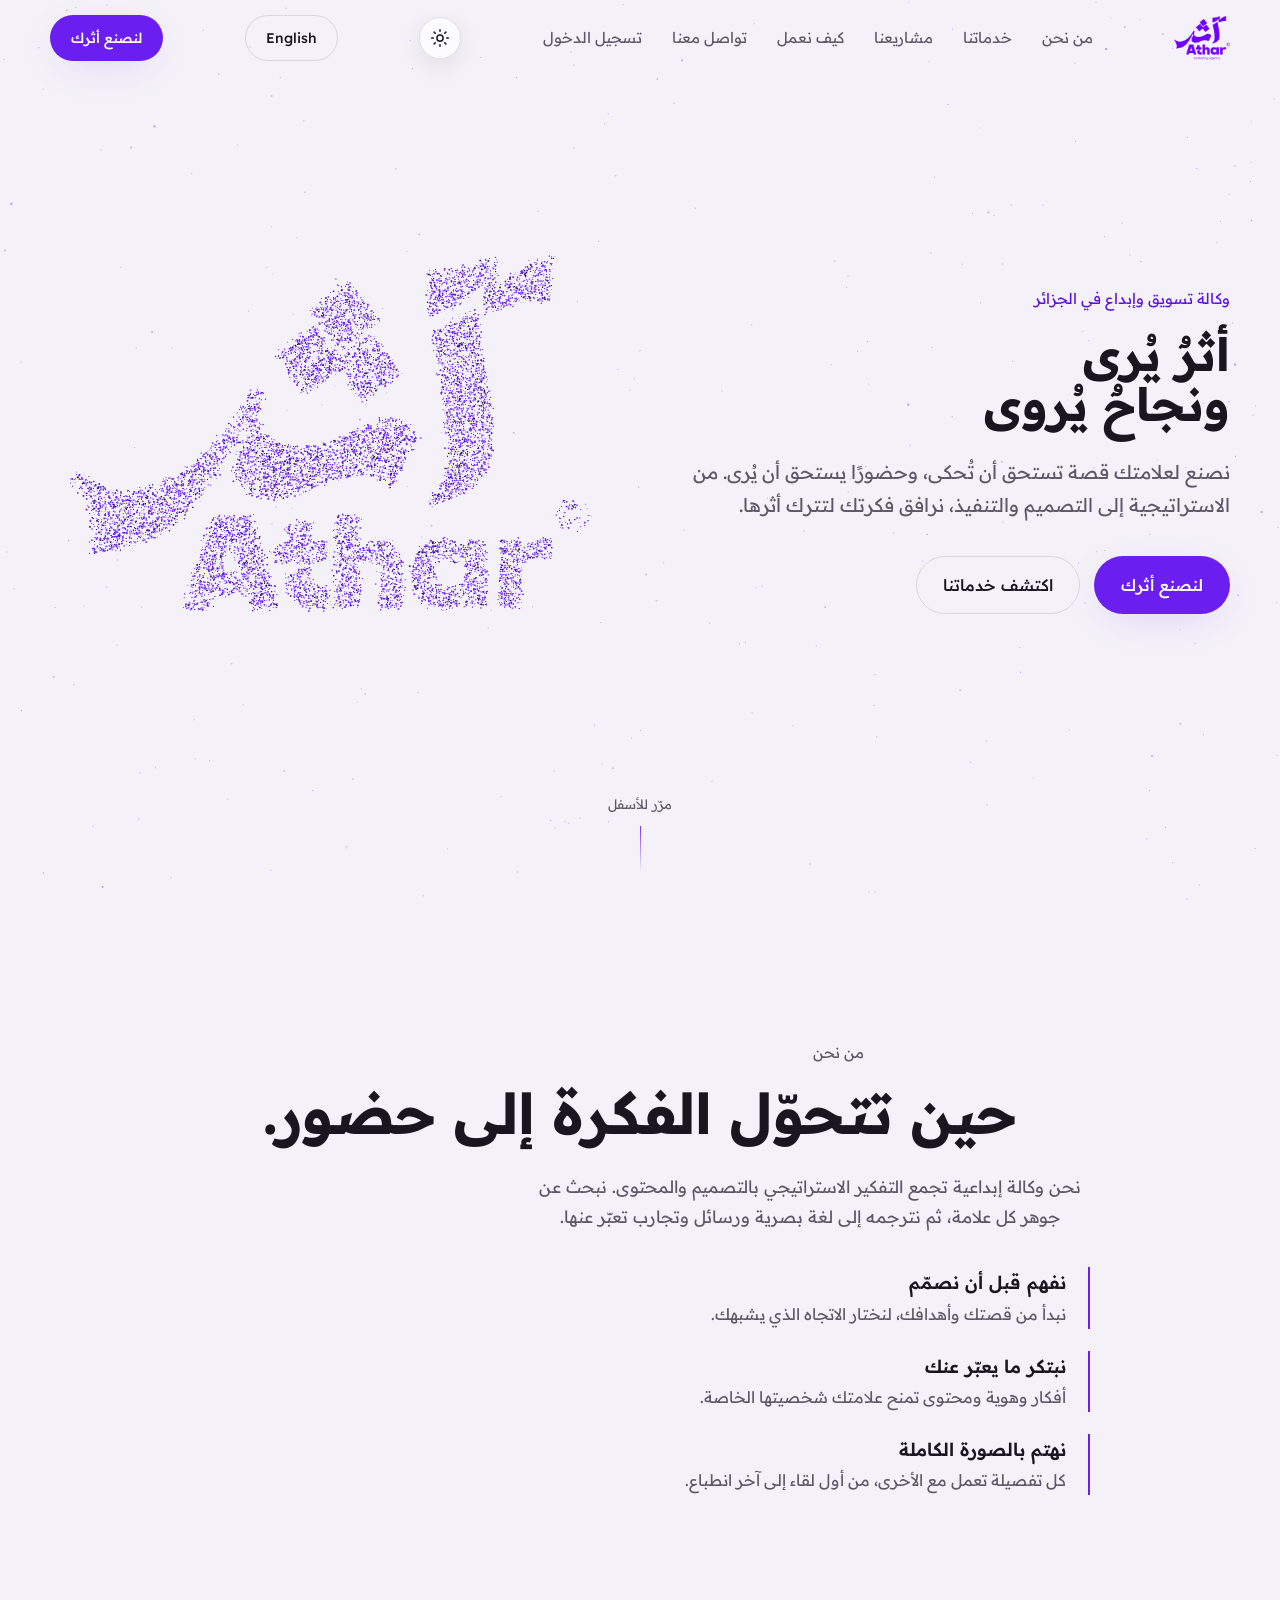
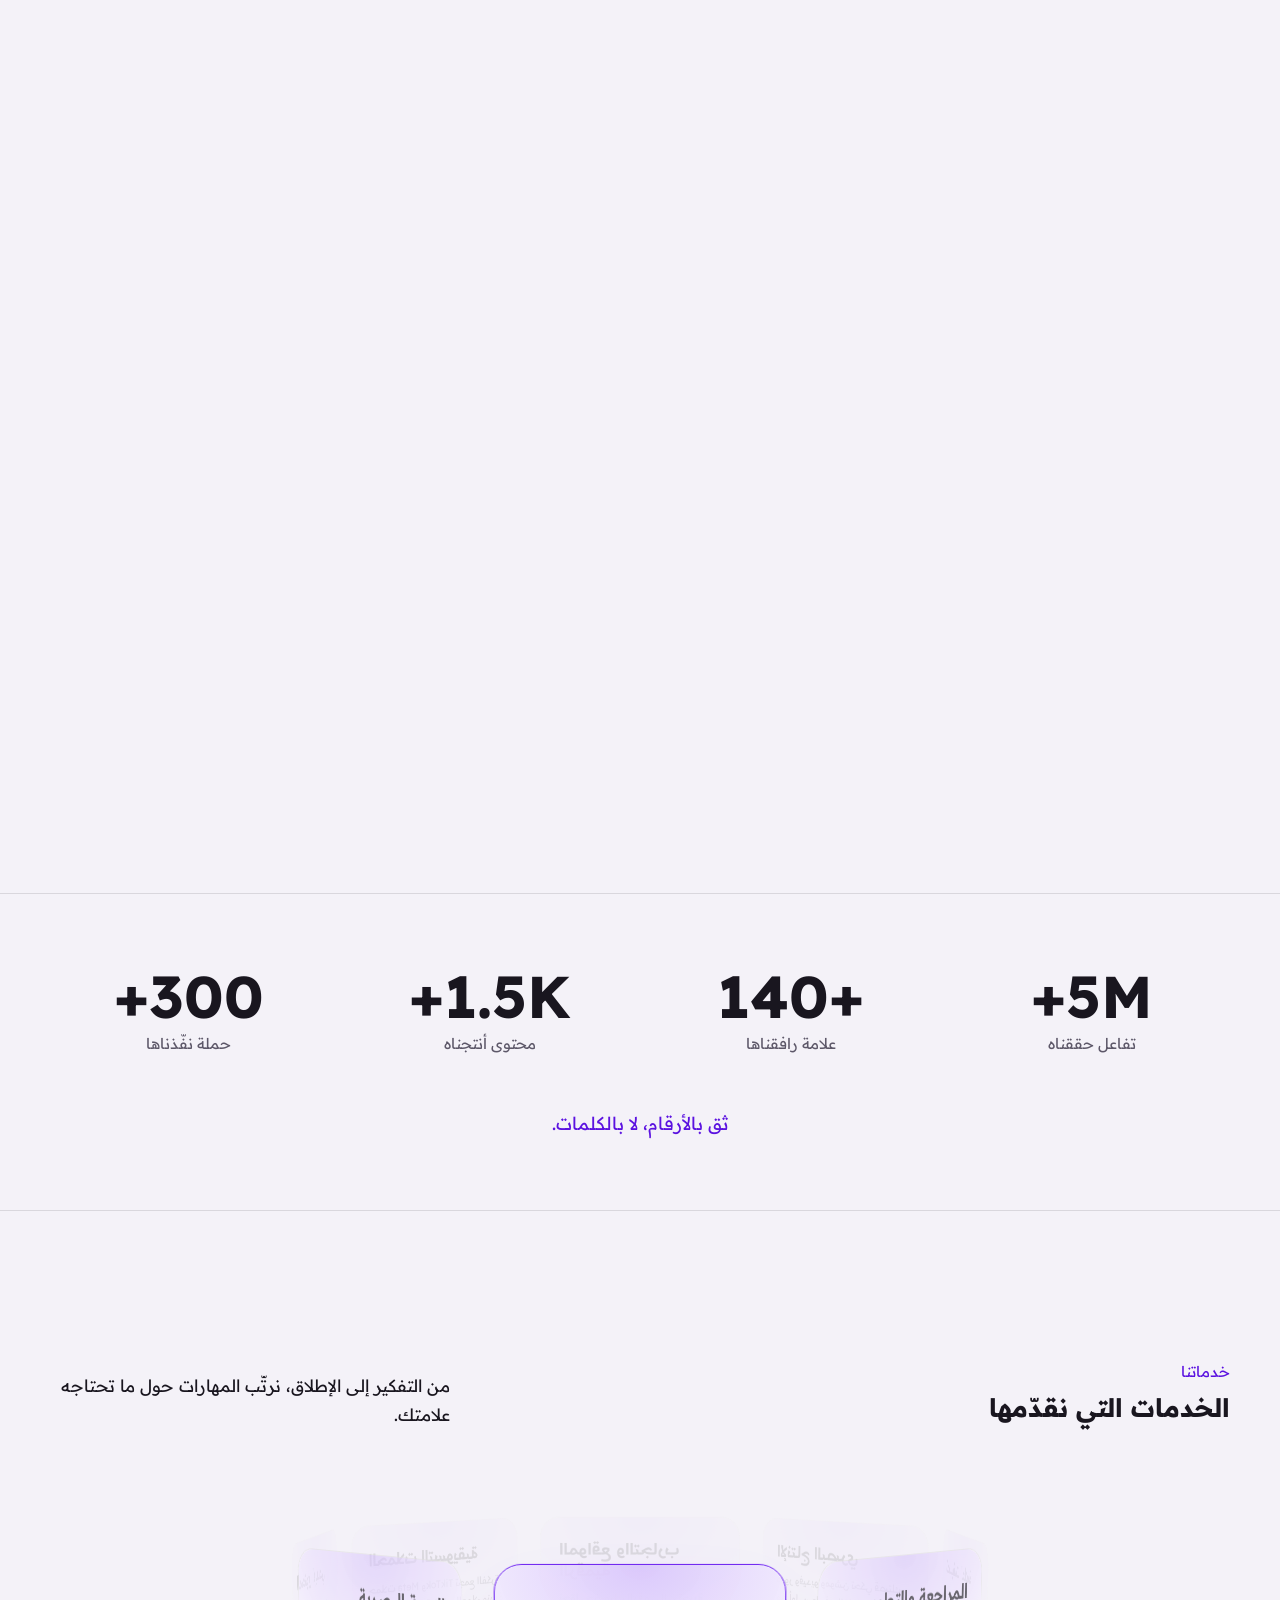
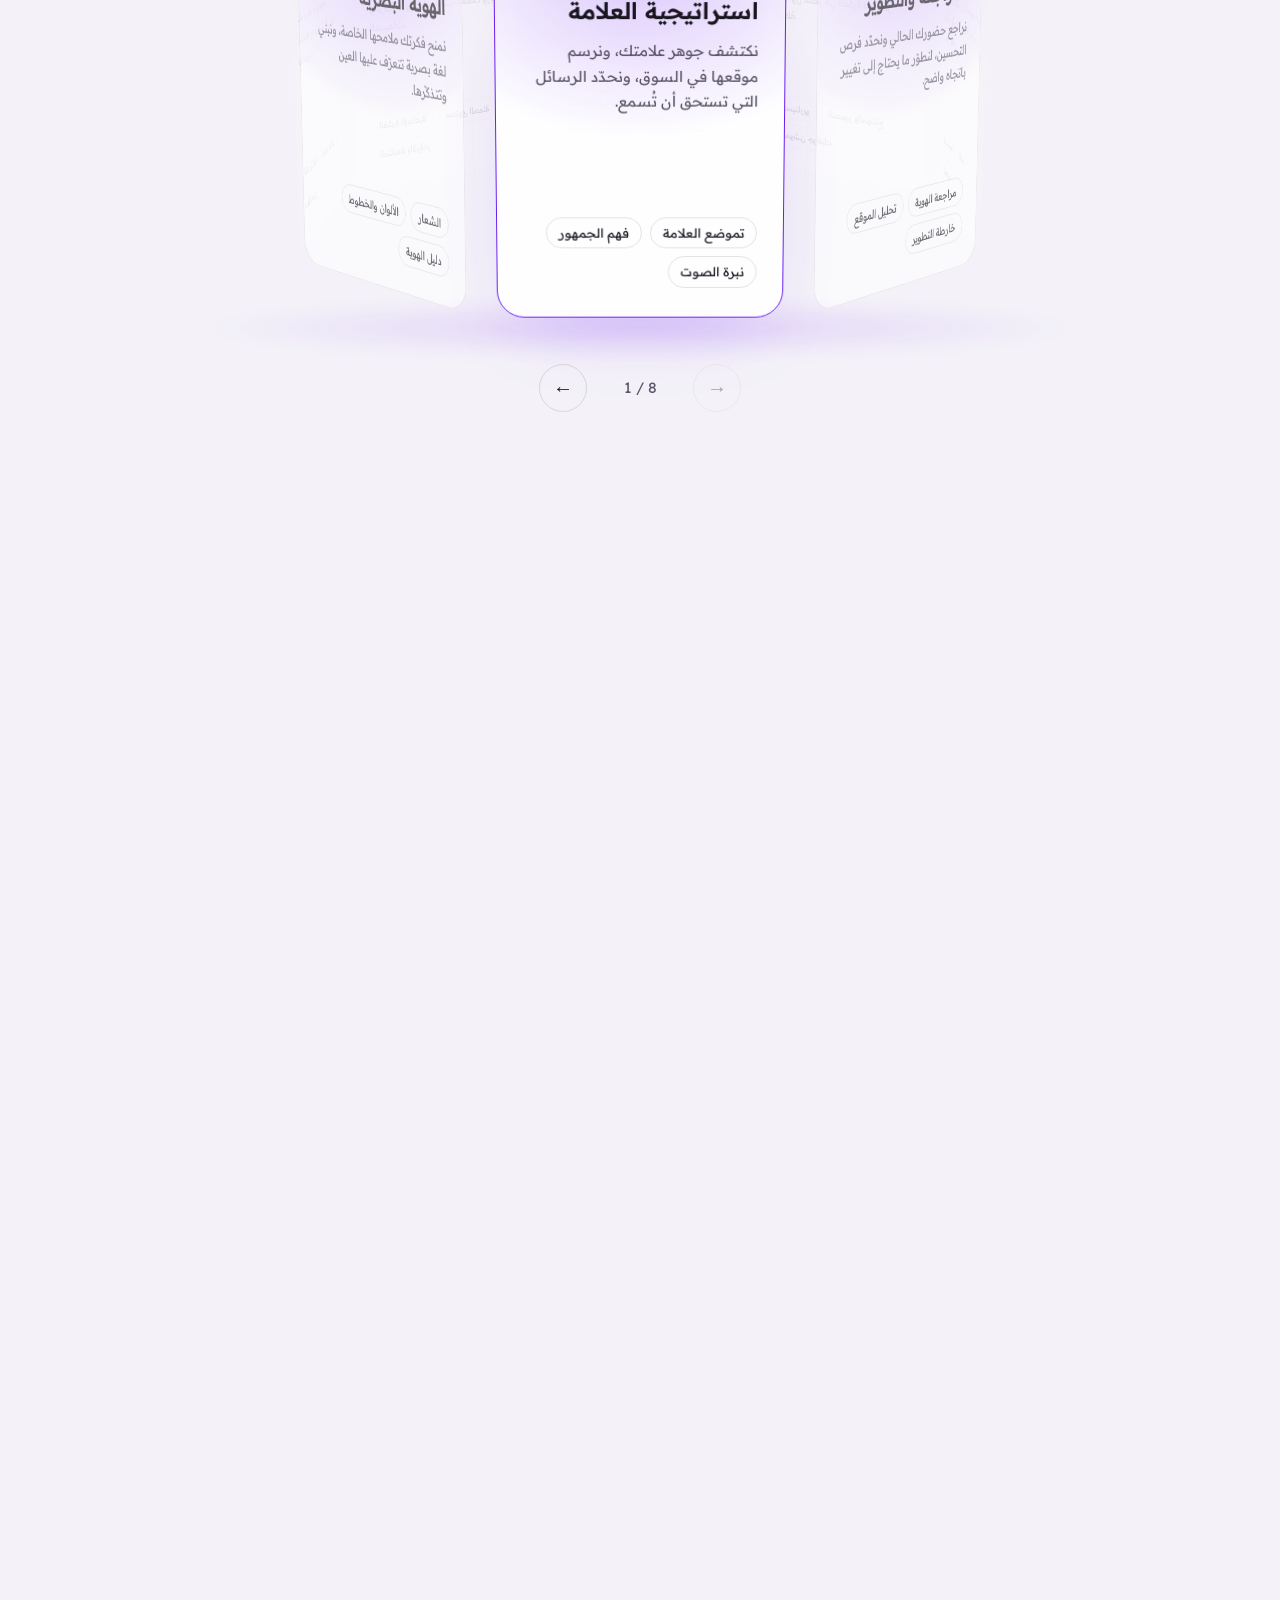
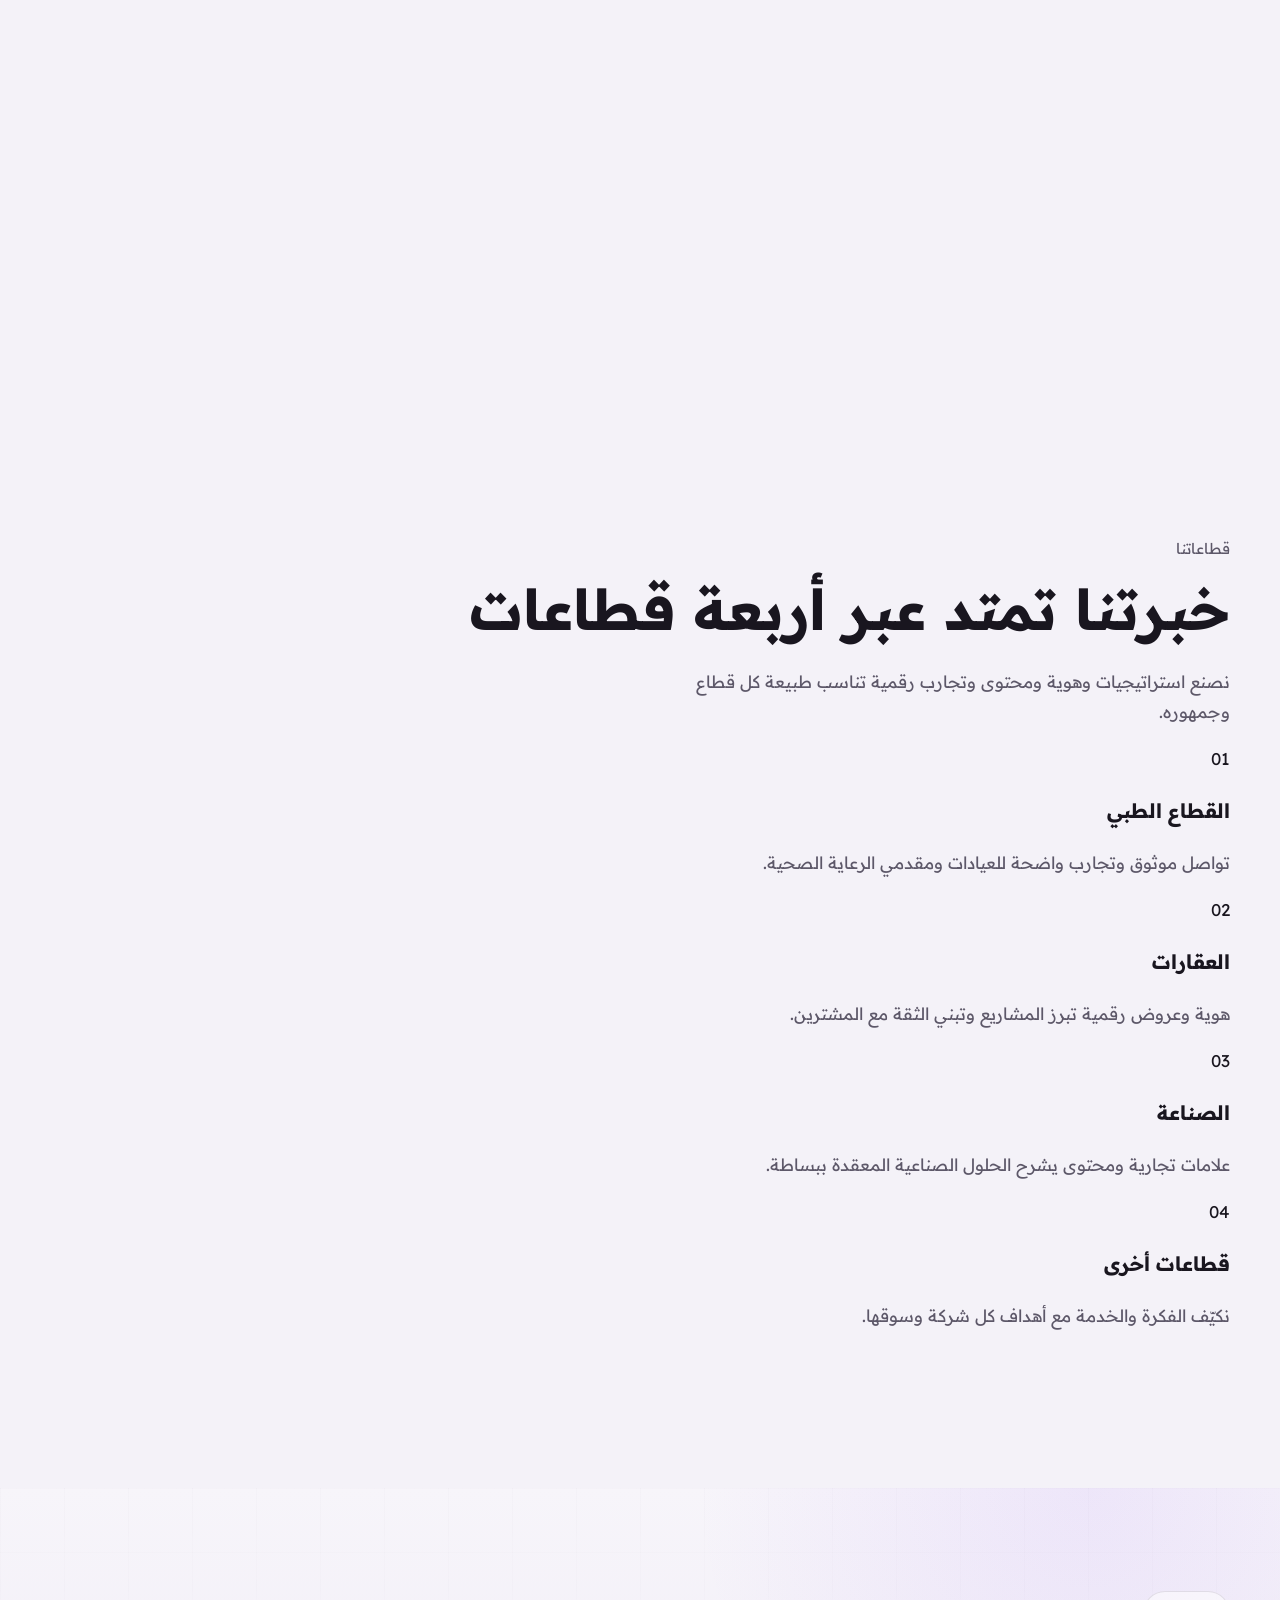
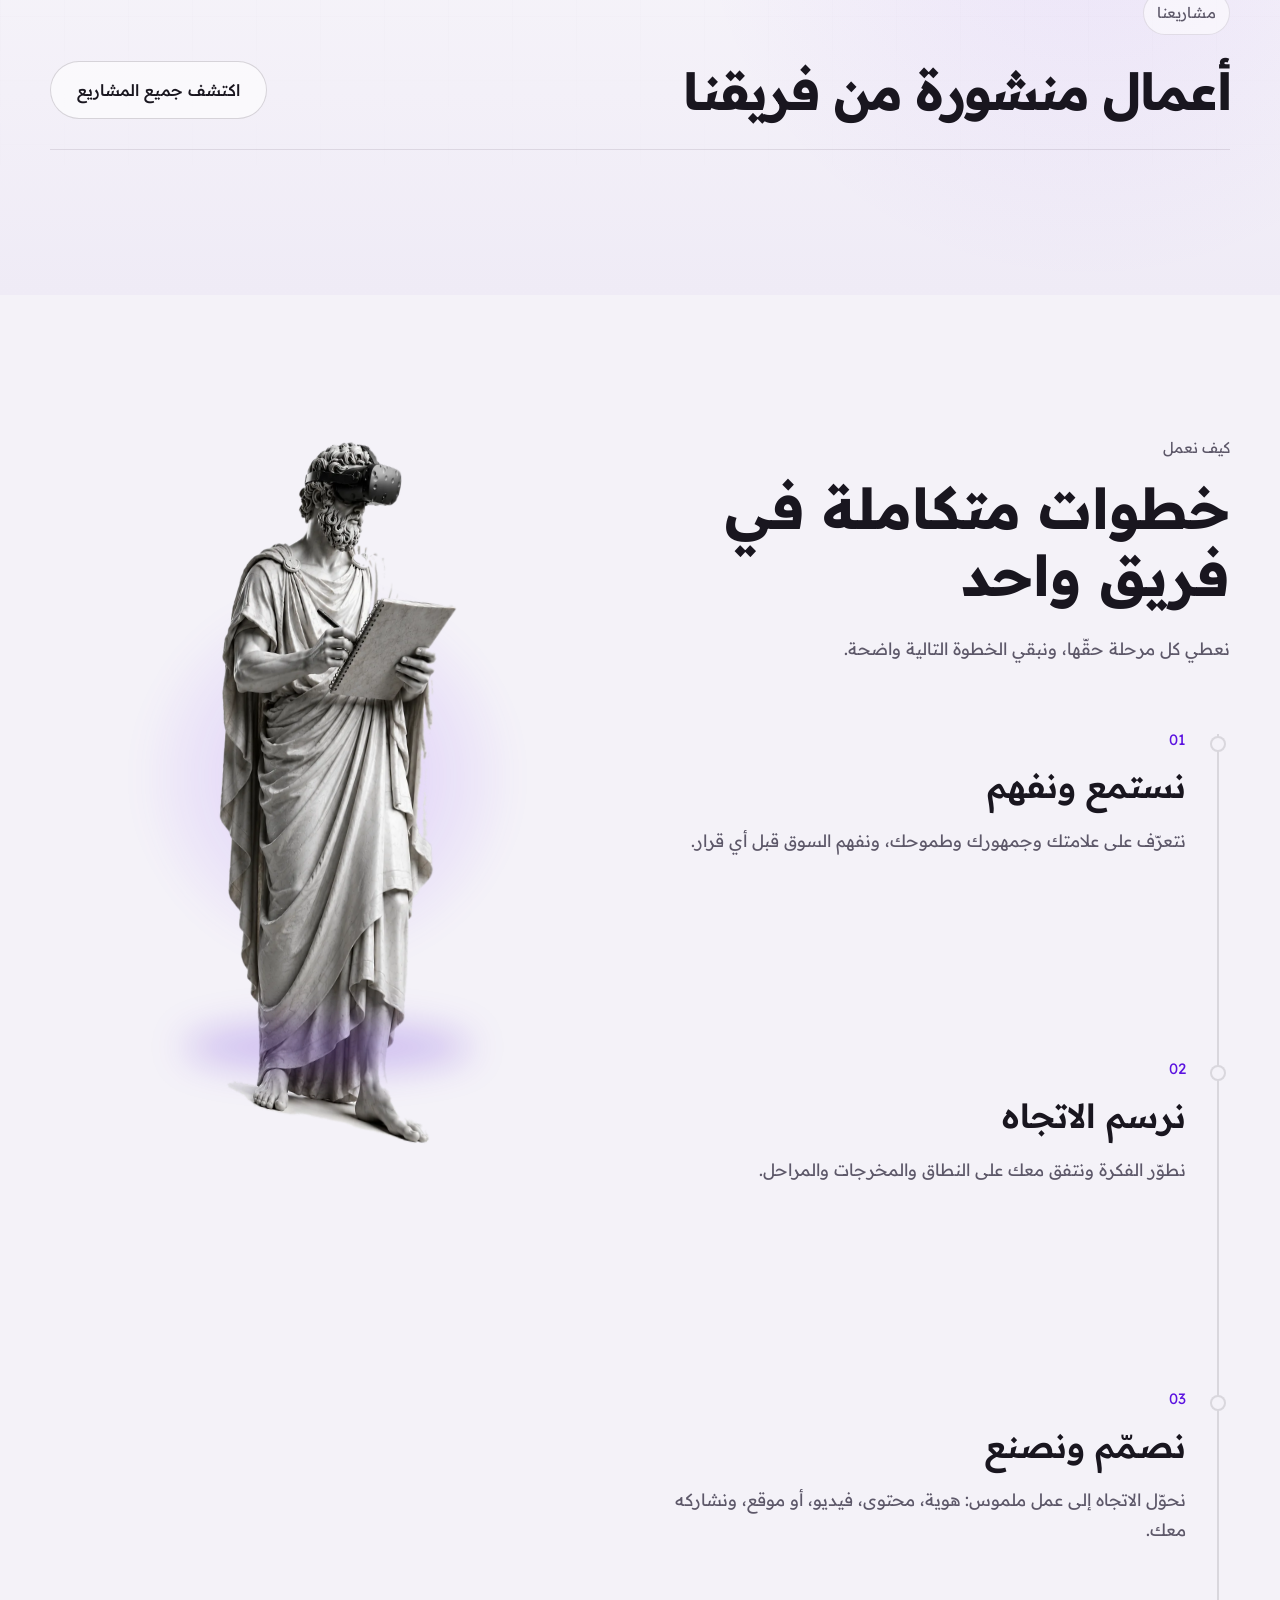
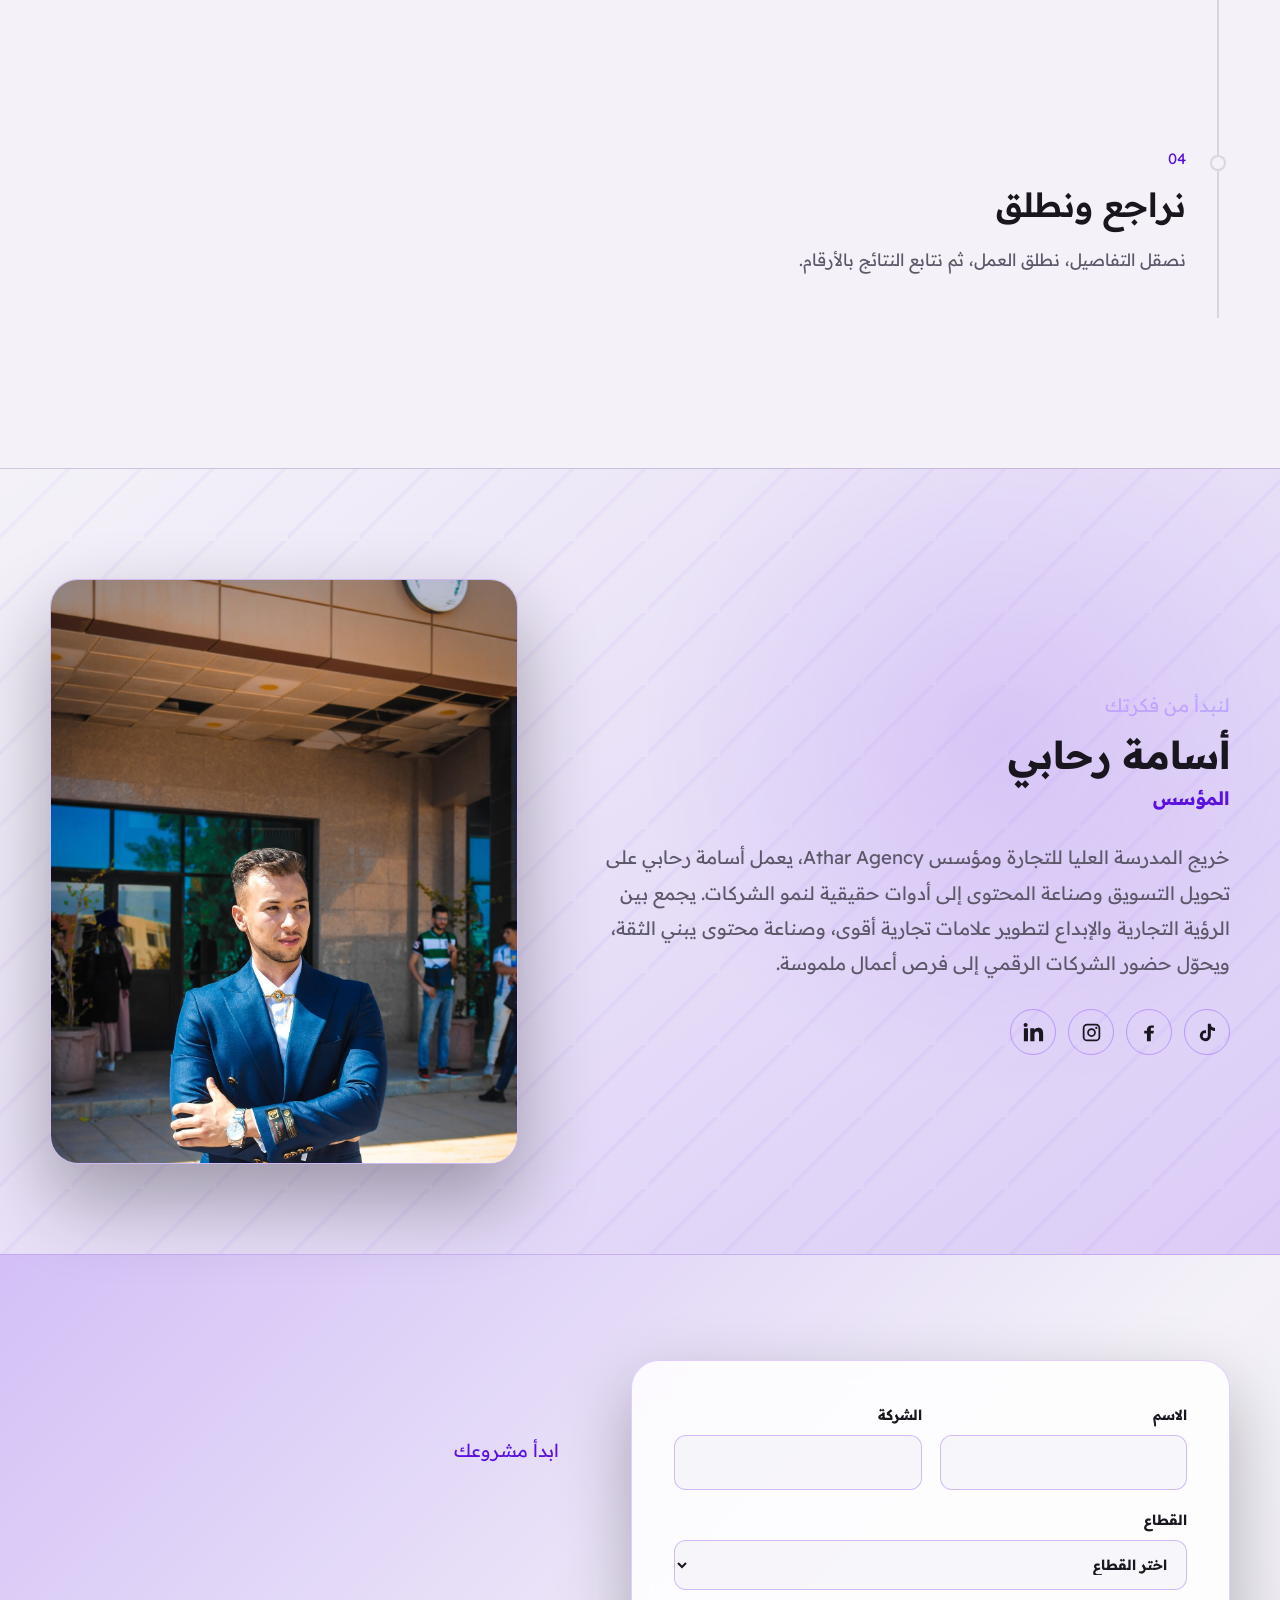
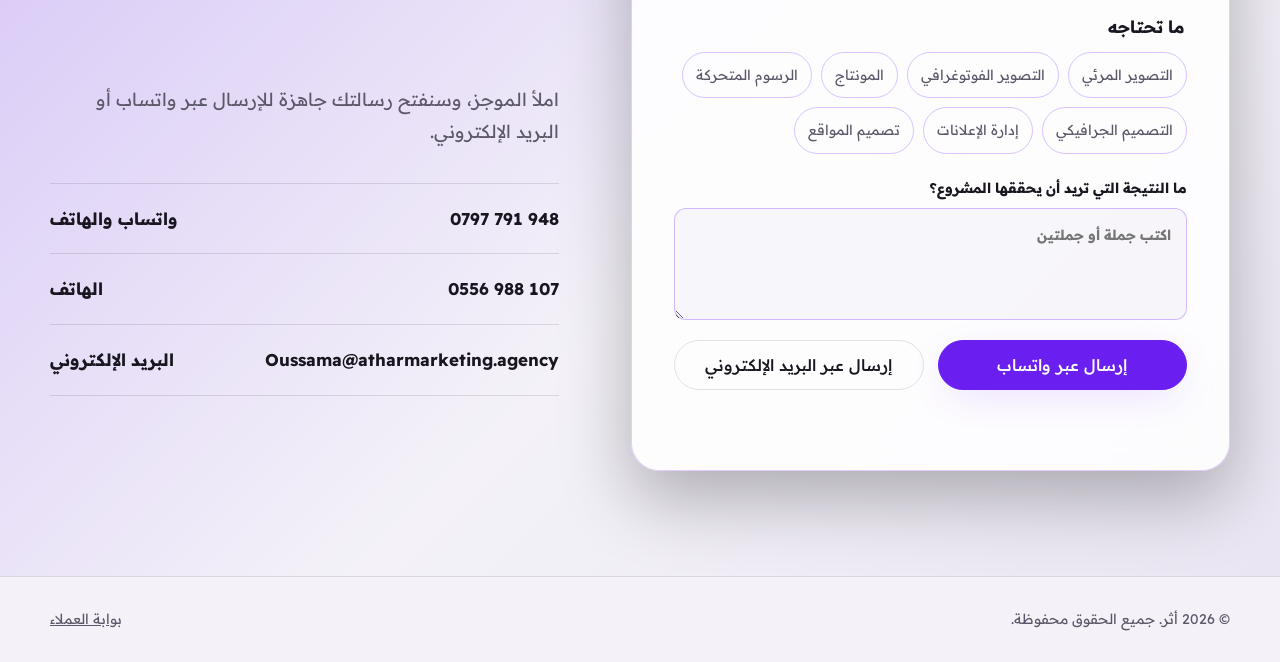
==== index.html @ c8aaba4b "Deploy owner delete access fix" ====
<!doctype html>
<html lang="ar" dir="rtl">
<head>
<meta charset="utf-8">
<meta name="viewport" content="width=device-width, initial-scale=1, viewport-fit=cover">
<meta name="theme-color" content="#17151d">
<script>try{const t=localStorage.getItem('athar.public.theme');if(t==='light'||t==='dark')document.documentElement.dataset.theme=t}catch{}</script>
<title>أثر — وكالة تسويق وإبداع</title>
<meta name="description" content="أثر وكالة تسويق وإبداع في الجزائر: استراتيجية، هوية بصرية، محتوى، حملات، مواقع وإنتاج بصري.">
<link rel="preconnect" href="https://fonts.googleapis.com">
<link rel="preconnect" href="https://fonts.gstatic.com" crossorigin>
<link href="https://fonts.googleapis.com/css2?family=Readex+Pro:wght@300;400;500;600;700&display=swap" rel="stylesheet">
<style>
:root{
  --bg:#171719; --bg-2:#1E1D23; --ink:#EDEBE6; --muted:#A29FAC; --violet:#7B2FFF; --violet-ink:#B99BFF;
  --lilac:#C9B3FF; --line:rgba(237,235,230,.12); --panel:rgba(30,29,36,.86); --glow:rgba(123,47,255,.42);
  --logo-filter:brightness(0) invert(1);
  --radius-l:28px; --radius-s:999px;
  color-scheme:dark;
  box-sizing:border-box;
  padding-top:env(safe-area-inset-top,0px);
  padding-bottom:env(safe-area-inset-bottom,0px);
}
@media (prefers-color-scheme: light){
  :root:not([data-theme="dark"]){
    --bg:#F4F2F8; --bg-2:#E9E5F2; --ink:#19161F; --muted:#5D5869; --violet:#6A1FF0; --violet-ink:#5B12E0;
    --lilac:#7B2FFF; --line:rgba(25,22,31,.12); --panel:rgba(255,255,255,.9); --glow:rgba(123,47,255,.22);
    --logo-filter:none; color-scheme:light;
  }
}
:root[data-theme="light"]{
  --bg:#F4F2F8; --bg-2:#E9E5F2; --ink:#19161F; --muted:#5D5869; --violet:#6A1FF0; --violet-ink:#5B12E0;
  --lilac:#7B2FFF; --line:rgba(25,22,31,.12); --panel:rgba(255,255,255,.9); --glow:rgba(123,47,255,.22);
  --logo-filter:none; color-scheme:light;
}
:root[data-theme="dark"]{
  --bg:#171719; --bg-2:#1E1D23; --ink:#EDEBE6; --muted:#A29FAC; --violet:#7B2FFF; --violet-ink:#B99BFF;
  --lilac:#C9B3FF; --line:rgba(237,235,230,.12); --panel:rgba(30,29,36,.86); --glow:rgba(123,47,255,.42);
  --logo-filter:brightness(0) invert(1); color-scheme:dark;
}
html{scroll-padding-top:env(safe-area-inset-top,0px);background:var(--bg);overflow-x:clip}
*,*::before,*::after{box-sizing:inherit}
body{margin:0;background:var(--bg);color:var(--ink);font-family:"Readex Pro","Segoe UI",Tahoma,"Noto Sans Arabic",sans-serif;
  font-size:17px;line-height:1.75;-webkit-font-smoothing:antialiased;overflow-x:clip}
img{max-width:100%;display:block}
a{color:inherit}
:focus-visible{outline:2px solid var(--lilac);outline-offset:4px;border-radius:8px}
.wrap{width:min(1180px,100% - 48px);margin-inline:auto}
.btn{display:inline-flex;align-items:center;gap:10px;padding:14px 26px;border-radius:var(--radius-s);font-weight:500;
  text-decoration:none;font-size:16px;transition:transform .25s ease, background .25s ease, border-color .25s ease;border:1px solid transparent;cursor:pointer;font-family:inherit}
.btn-main{background:var(--violet);color:#fff;box-shadow:0 10px 40px -12px var(--glow)}
.btn-main:hover{transform:translateY(-2px)}
.btn-ghost{border-color:var(--line);color:var(--ink);background:transparent}
.btn-ghost:hover{border-color:var(--lilac)}

/* NAV */
.nav{position:fixed;top:0;inset-inline:0;z-index:50;padding-top:env(safe-area-inset-top,0px);transition:background .3s ease, border-color .3s ease;border-bottom:1px solid transparent}
.nav.solid{background:color-mix(in srgb,var(--bg) 82%,transparent);backdrop-filter:blur(14px);-webkit-backdrop-filter:blur(14px);border-color:var(--line)}
.nav .wrap{display:flex;align-items:center;justify-content:space-between;height:76px;gap:24px}
.nav-logo img{height:44px;width:auto;filter:var(--logo-filter)}
.nav-links{display:flex;gap:30px;font-size:15px}
.nav-links a{text-decoration:none;color:var(--muted);transition:color .2s}
.nav-links a:hover{color:var(--ink)}
.nav .btn{padding:10px 20px;font-size:14px}

/* HERO */
.hero{position:relative;height:100vh;height:100svh;min-height:620px;overflow:hidden}
#gl{position:absolute;inset:0;width:100%;height:100%;display:block}
.hero-fallback{display:none;position:absolute;inset-inline-end:8%;top:50%;transform:translateY(-50%);width:min(38vw,460px);filter:var(--logo-filter);opacity:.9}
.no-webgl .hero-fallback{display:block}
.hero .wrap{position:relative;height:100%;display:grid;grid-template-columns:1fr 1fr;align-items:center;pointer-events:none}
.hero-text{pointer-events:auto;max-width:540px}
.hero-kicker{color:var(--violet-ink);font-size:15px;margin:0 0 18px}
.hero h1{font-size:clamp(46px,6.4vw,92px);line-height:1.12;margin:0 0 26px;font-weight:700;letter-spacing:0}
.hero h1 .line{display:block;perspective:700px}
.hero h1 .w{display:inline-block;transform-origin:50% 100%}
.hero p.lead{font-size:clamp(16px,1.5vw,19px);color:var(--muted);margin:0 0 34px;max-width:46ch}
.hero-ctas{display:flex;gap:14px;flex-wrap:wrap}
.scroll-hint{position:absolute;bottom:28px;inset-inline-start:50%;transform:translateX(50%);display:flex;flex-direction:column;align-items:center;gap:10px;font-size:13px;color:var(--muted);pointer-events:none}
.scroll-hint i{width:1px;height:46px;background:linear-gradient(var(--lilac),transparent);transform-origin:top;animation:drip 2.2s ease-in-out infinite}
@keyframes drip{0%{transform:scaleY(0);opacity:1}60%{transform:scaleY(1);opacity:1}100%{transform:scaleY(1);opacity:0}}

/* SECTION BASE */
section{position:relative}
.sec{padding:140px 0}
.sec-label{color:var(--violet-ink);font-size:15px;margin:0 0 14px}
.sec h2{font-size:clamp(34px,4.4vw,60px);line-height:1.2;margin:0 0 24px;font-weight:700}
.sec p{color:var(--muted);max-width:56ch}

/* ABOUT with floating statue */
.about .wrap{display:grid;grid-template-columns:1fr;gap:54px;align-items:center}.about .wrap>div:first-child{width:min(100%,900px);margin-inline:auto;text-align:center}.about-points{text-align:start}
.statue-stage{position:relative;width:min(100%,980px);margin-inline:auto;aspect-ratio:1/0.82;perspective:1100px}
.statue-tilt{position:absolute;inset:0;transform-style:preserve-3d;will-change:transform}
.statue-glow{position:absolute;inset:12% 14%;border-radius:50%;background:radial-gradient(closest-side,var(--glow),transparent);filter:blur(10px);transform:translateZ(-120px)}
.statue-float{position:absolute;inset:0;display:flex;align-items:center;justify-content:center;transform-style:preserve-3d;animation:float 7s ease-in-out infinite}
.statue-float img{width:100%;transform:translateZ(40px)}
.statue-shadow{position:absolute;left:22%;right:22%;bottom:4%;height:34px;border-radius:50%;background:radial-gradient(closest-side,rgba(0,0,0,.35),transparent);transform:rotateX(80deg) translateZ(-40px);animation:shadow 7s ease-in-out infinite}
@keyframes shadow{0%,100%{opacity:.9;transform:rotateX(80deg) scale(1)}50%{opacity:.5;transform:rotateX(80deg) scale(.82)}}
@keyframes float{0%,100%{transform:translateY(-10px) rotateZ(-1.5deg)}50%{transform:translateY(14px) rotateZ(1.5deg)}}
.orbit{position:absolute;left:50%;top:50%;border:1px solid color-mix(in srgb,var(--lilac) 55%,transparent);border-radius:50%;transform-style:preserve-3d}
.orbit.o1{width:96%;aspect-ratio:1;margin:-48% 0 0 -48%;animation:spin1 16s linear infinite}
.orbit.o2{width:74%;aspect-ratio:1;margin:-37% 0 0 -37%;border-style:dashed;opacity:.6;animation:spin2 24s linear infinite}
.orbit::after{content:"";position:absolute;width:12px;height:12px;border-radius:50%;background:var(--violet);box-shadow:0 0 18px 4px var(--glow);top:-6px;left:calc(50% - 6px)}
@keyframes spin1{from{transform:rotateX(74deg) rotateY(8deg) rotateZ(0)}to{transform:rotateX(74deg) rotateY(8deg) rotateZ(360deg)}}
@keyframes spin2{from{transform:rotateX(68deg) rotateY(-14deg) rotateZ(360deg)}to{transform:rotateX(68deg) rotateY(-14deg) rotateZ(0)}}
.about-points{list-style:none;padding:0;margin:36px 0 0;display:grid;gap:22px}
.about-points li{padding-inline-start:22px;border-inline-start:2px solid var(--violet)}
.about-points b{display:block;font-weight:600;color:var(--ink);font-size:18px}
.about-points span{color:var(--muted);font-size:16px}

/* STATS */
.stats{border-block:1px solid var(--line);padding:70px 0}
.stats .wrap{display:grid;grid-template-columns:repeat(4,1fr);gap:24px;text-align:center}
.stat strong{display:block;font-size:clamp(38px,4.6vw,64px);font-weight:700;line-height:1.1;direction:ltr;color:var(--ink)}
.stat span{color:var(--muted);font-size:15px}
.stats-quote{grid-column:1/-1;margin:26px 0 0;color:var(--violet-ink);font-size:18px}

/* SERVICES 3D RING */
.services{min-height:100vh;min-height:100svh;display:flex;flex-direction:column;justify-content:center;padding:110px 0 60px;overflow:hidden}
.services-head{display:flex;justify-content:space-between;align-items:flex-end;gap:30px;margin-bottom:10px}
.services-head h2{margin:0}
.services-head p{margin:0;max-width:40ch}
.ring-stage{position:relative;height:min(470px,58vh);perspective:1600px;perspective-origin:50% 35%;margin-top:20px;touch-action:pan-y}
.ring{position:absolute;left:50%;top:50%;width:0;height:0;transform-style:preserve-3d;will-change:transform}
.card{position:absolute;width:var(--cw);height:var(--ch);left:calc(var(--cw) / -2);top:calc(var(--ch) / -2);
  border-radius:var(--radius-l);border:1px solid var(--line);background:var(--panel);padding:30px 26px;
  display:flex;flex-direction:column;transition:border-color .3s, box-shadow .3s;}
.card::before{content:"";position:absolute;inset:0;border-radius:inherit;background:radial-gradient(120% 70% at 50% 0%,color-mix(in srgb,var(--violet) 24%,transparent),transparent 70%);pointer-events:none}
.card.active{border-color:var(--violet);box-shadow:0 30px 80px -30px var(--glow)}
.card h3{font-size:23px;margin:0 0 12px;font-weight:600;line-height:1.35;position:relative}
.card p{font-size:15px;color:var(--muted);margin:0;line-height:1.7;position:relative}
.card ul{list-style:none;margin:auto 0 0;padding:0;display:flex;flex-wrap:wrap;gap:8px;position:relative}
.card li{font-size:13px;border:1px solid var(--line);border-radius:var(--radius-s);padding:4px 12px;color:var(--ink)}
.ring-floor{position:absolute;left:50%;bottom:-6%;width:70%;height:60px;transform:translateX(-50%);border-radius:50%;background:radial-gradient(closest-side,var(--glow),transparent);filter:blur(8px);opacity:.8}
.ring-ctrl{display:flex;justify-content:center;align-items:center;gap:18px;margin-top:34px}
.ring-ctrl button{width:48px;height:48px;border-radius:50%;border:1px solid var(--line);background:transparent;color:var(--ink);font-size:20px;cursor:pointer;transition:border-color .2s}
.ring-ctrl button:hover{border-color:var(--lilac)}
.ring-count{min-width:70px;text-align:center;color:var(--muted);direction:ltr;font-size:15px}

/* PROCESS */
.process .wrap{display:grid;grid-template-columns:1fr 1fr;gap:70px}
.process-visual{position:sticky;top:12vh;height:76vh;perspective:1000px;display:flex;align-items:center;justify-content:center}
.process-visual img{position:relative;height:100%;width:auto;max-width:100%;object-fit:contain;will-change:transform}
.process-visual img{animation:processFloat 5.5s ease-in-out infinite}
.process-visual::after{content:"";position:absolute;width:52%;height:7%;bottom:7%;border-radius:50%;background:rgba(89,25,211,.24);filter:blur(18px);animation:processShadow 5.5s ease-in-out infinite}
@keyframes processFloat{0%,100%{translate:0 0}50%{translate:0 -24px}}@keyframes processShadow{0%,100%{scale:1;opacity:.5}50%{scale:.78;opacity:.24}}
.process-visual::before{content:"";position:absolute;width:70%;aspect-ratio:1;border-radius:50%;background:radial-gradient(closest-side,var(--glow),transparent);filter:blur(10px)}
.steps{position:relative;list-style:none;margin:60px 0 0;padding:0 0 0;padding-inline-start:44px}
.steps::before,.steps .fill{content:"";position:absolute;inset-inline-start:11px;top:10px;bottom:10px;width:2px;background:var(--line)}
.steps .fill{background:var(--violet);transform-origin:top;transform:scaleY(0)}
.step{position:relative;padding:0 0 22vh;opacity:.35;transition:opacity .4s}
.step:last-child{padding-bottom:6vh}
.step.on{opacity:1}
.step::before{content:"";position:absolute;inset-inline-start:-40px;top:12px;width:16px;height:16px;border-radius:50%;background:var(--bg);border:2px solid var(--line);transition:border-color .4s, background .4s}
.step.on::before{border-color:var(--violet);background:var(--violet)}
.step-n{color:var(--violet-ink);font-size:15px;direction:ltr;display:inline-block}
.step h3{font-size:clamp(26px,2.6vw,36px);margin:4px 0 10px;font-weight:600}
.step p{margin:0}

/* CONTACT */
.contact{padding:0;text-align:initial;overflow:hidden;background:var(--bg);color:var(--ink)}
.contact-intro{padding:110px 0 90px;background:linear-gradient(145deg,var(--bg) 0%,color-mix(in srgb,var(--bg) 82%,var(--violet)) 100%);position:relative;isolation:isolate;border-top:1px solid var(--line)}
.contact-intro::before{content:"";position:absolute;inset:0;opacity:.55;z-index:-1;background-image:radial-gradient(circle at 78% 34%,color-mix(in srgb,var(--violet) 22%,transparent),transparent 32%),linear-gradient(135deg,transparent 45%,color-mix(in srgb,var(--lilac) 8%,transparent) 46% 49%,transparent 50%);background-size:auto,72px 72px}
.contact-intro-grid{display:grid;grid-template-columns:minmax(0,1.15fr) minmax(300px,.85fr);gap:80px;align-items:center}
.contact-intro-copy{text-align:start}.contact-intro .sec-label{color:#bda6ff}
.contact-intro h2{font-size:clamp(42px,5vw,78px);max-width:10ch;margin:14px 0 26px;color:#fff}
.contact-intro p{margin:0;max-width:62ch;color:var(--muted);font-size:clamp(17px,1.45vw,21px);line-height:1.9}
.contact-profile-name{font-size:clamp(30px,3vw,48px)!important;line-height:1.15!important;margin:10px 0 4px!important;color:var(--ink)!important;font-weight:700}.contact-profile-role{color:var(--violet-ink)!important;font-weight:700;margin:0 0 24px!important}.contact-socials{display:flex;gap:12px;margin-top:28px}.contact-socials a{width:46px;height:46px;border:1px solid color-mix(in srgb,var(--lilac) 36%,transparent);border-radius:50%;display:grid;place-items:center;color:var(--ink);text-decoration:none;transition:transform .2s,background .2s,border-color .2s}.contact-socials a:hover{transform:translateY(-4px);background:var(--violet);border-color:var(--violet);color:#fff}.contact-socials svg{display:block;width:21px;height:21px;fill:currentColor}.trusted-client-marquee{direction:ltr}
.contact-portrait{aspect-ratio:4/5;max-height:620px;border:1px solid color-mix(in srgb,var(--lilac) 24%,transparent);border-radius:var(--radius-l);background:radial-gradient(circle at 50% 35%,color-mix(in srgb,var(--violet) 46%,transparent),transparent 43%),var(--bg-2);display:grid;place-items:center;overflow:hidden;box-shadow:0 36px 80px rgba(0,0,0,.32)}
.contact-portrait img{width:100%;height:100%;object-fit:cover;object-position:center 34%;filter:none}
.contact-project{background:linear-gradient(135deg,color-mix(in srgb,var(--bg) 76%,var(--violet)) 0%,var(--bg) 58%,var(--bg-2) 100%);padding:105px 0;border-top:1px solid color-mix(in srgb,var(--violet) 30%,transparent)}.contact-project-grid{display:grid;grid-template-columns:minmax(0,1fr) minmax(0,.85fr);gap:72px;align-items:center}
.contact-project-copy{order:2;text-align:start}.contact-project-copy .sec-label{color:var(--violet-ink)}
.contact-project-copy h2{font-size:clamp(48px,6vw,90px);line-height:1.03;max-width:8ch;margin:12px 0 24px;color:#fff}
.contact-project-copy>p{margin:0 0 34px;color:var(--muted);font-size:18px;line-height:1.8}
.contact-lines{border-top:1px solid var(--line);display:grid;color:var(--ink)}
.contact-lines a{padding:20px 0;border-bottom:1px solid var(--line);text-decoration:none;direction:ltr;display:flex;justify-content:space-between;gap:18px;font-weight:700}
.contact-lines a span{min-width:0;overflow-wrap:anywhere}
.contact-lines a:hover{color:var(--violet-ink);background:color-mix(in srgb,var(--violet) 8%,transparent)}
.contact-brief{order:1;background:color-mix(in srgb,var(--panel) 94%,transparent);padding:42px;color:var(--ink);border:1px solid color-mix(in srgb,var(--lilac) 22%,transparent);border-radius:var(--radius-l);box-shadow:0 28px 70px rgba(0,0,0,.28);backdrop-filter:blur(12px);scroll-margin-top:96px}
.contact-brief-grid{display:grid;grid-template-columns:1fr 1fr;gap:18px}.contact-field{display:grid;gap:8px;font-weight:700;font-size:14px}.contact-field--wide{grid-column:1/-1}
.contact-field input,.contact-field select,.contact-field textarea{width:100%;border:1px solid color-mix(in srgb,var(--lilac) 30%,transparent);background:color-mix(in srgb,var(--bg) 68%,transparent);color:var(--ink);padding:14px 15px;font:inherit;border-radius:12px;outline:none}
.contact-field select option{color:#111}.contact-field textarea{min-height:112px;resize:vertical}
.contact-field input:focus,.contact-field select:focus,.contact-field textarea:focus{border-color:#bda6ff;box-shadow:0 0 0 3px rgba(189,166,255,.15)}
.contact-services{border:0;padding:0;margin:22px 0;display:flex;flex-wrap:wrap;gap:9px}.contact-services legend{width:100%;font-weight:700;margin-bottom:10px}
.contact-chip input{position:absolute;opacity:0;pointer-events:none}.contact-chip span{display:block;border:1px solid color-mix(in srgb,var(--lilac) 28%,transparent);border-radius:999px;padding:10px 13px;cursor:pointer;color:var(--muted);font-size:14px;transition:background .2s,border-color .2s,color .2s}.contact-chip input:checked+span{background:var(--violet);color:#fff;border-color:var(--violet)}
.contact-submit{display:flex;gap:14px;margin-top:20px}.contact-submit .btn{flex:1;text-align:center;justify-content:center}.contact-submit .btn-main{background:var(--violet);color:#fff;border-color:var(--violet)}.contact-submit .btn-ghost{color:var(--ink);border-color:var(--line)}
.contact-form-status{min-height:24px;margin:14px 0 0!important;color:#c9d7e2!important;font-size:14px!important}.contact-form-status a{color:#fff;font-weight:700}
footer{border-top:1px solid var(--line);padding:30px 0;font-size:14px;color:var(--muted)}
footer .wrap{display:flex;justify-content:space-between;gap:20px;flex-wrap:wrap}

/* Responsive */
@media (max-width: 900px){
  .nav-links{display:none}
  .hero .wrap{grid-template-columns:1fr;align-items:end;padding-bottom:110px}
  .hero-text{max-width:none}
  .hero h1{font-size:clamp(40px,11vw,64px);margin-bottom:16px}
  .hero p.lead{margin-bottom:24px}
  .hero-fallback{inset-inline-end:50%;transform:translateX(50%);top:16%;width:70vw}
  .sec{padding:100px 0}
  .about .wrap,.process .wrap{grid-template-columns:1fr;gap:30px}
  .statue-stage{order:-1}
  .stats .wrap{grid-template-columns:repeat(2,1fr);gap:34px 18px}
  .services{padding:92px 0 24px}
  .services-head{flex-direction:column;align-items:flex-start;gap:8px}
  .services-head p{font-size:15px}
  .ring-stage{height:340px;margin-top:6px}
  .ring-ctrl{margin-top:14px}
  .card{padding:22px 20px}
  .card h3{font-size:20px}
  .card p{font-size:14px}
  .process-visual{position:relative;top:0;height:52vh}
  .steps{margin-top:20px}
  .step{padding-bottom:12vh}
  .contact{scroll-margin-top:76px}.contact-intro-grid,.contact-project-grid{grid-template-columns:1fr;gap:42px}.contact-portrait{width:min(100%,420px);margin-inline:auto;aspect-ratio:4/5}.contact-project-copy{order:1}.contact-brief{order:2}
}
@media (max-width: 600px){
  .wrap{width:calc(100% - 32px)}
  .sec{padding:82px 0}.stats{padding:54px 0}.stats .wrap{gap:28px 12px}.stat strong{font-size:38px}.stat span{font-size:13px}
  .contact-intro{padding:76px 0 64px}.contact-project{padding:72px 0}.contact-intro-grid,.contact-project-grid{gap:32px}
  .contact-intro-copy,.contact-project-copy{text-align:center}.contact-intro-copy>p,.contact-project-copy>p{margin-inline:auto}.contact-intro h2,.contact-project-copy h2{font-size:clamp(38px,12vw,52px);max-width:none;margin-inline:auto}.contact-socials{justify-content:center}.contact-portrait{width:min(100%,360px);aspect-ratio:4/5;border-radius:22px}
  .contact-brief{width:100%;padding:24px 16px;border-radius:22px}.contact-brief-grid{grid-template-columns:1fr;gap:16px}.contact-field--wide{grid-column:auto}.contact-field{text-align:start}.contact-field input,.contact-field select{min-height:52px}.contact-services{display:grid;grid-template-columns:repeat(2,minmax(0,1fr));gap:10px}.contact-services legend{grid-column:1/-1;text-align:start}.contact-chip{min-width:0}.contact-chip span{height:100%;display:grid;place-items:center;padding:10px 8px;text-align:center;line-height:1.4}.contact-submit{flex-direction:column}.contact-submit .btn{width:100%;min-height:52px}
  .contact-lines a{flex-wrap:wrap;padding:17px 0;text-align:start}.contact-lines a span:last-child{margin-inline-start:auto}
  footer .wrap{justify-content:center;text-align:center}
}
@media (max-width: 360px){.contact-services{grid-template-columns:1fr}.contact-services legend{grid-column:auto}}
@media (prefers-reduced-motion: reduce){
  .statue-float,.statue-shadow,.orbit,.scroll-hint i,.process-visual img,.process-visual::after{animation:none}
  .step{opacity:1}
}
</style>
  <link rel="stylesheet" href="css/landing3d.css?v=20261106-6">
<link rel="stylesheet" href="css/portfolio-showcase.css?v=20261106-6">
</head>
<body>
<header class="nav" id="nav">
  <div class="wrap">
    <a class="nav-logo" href="#top" aria-label="أثر، العودة إلى الأعلى"><img src="[data-uri]" alt="Athar Marketing Agency"></a>
    <button class="menu-toggle" type="button" aria-label="فتح القائمة" aria-expanded="false" aria-controls="main-navigation">☰</button>
    <nav class="nav-links" id="main-navigation" aria-label="القائمة الرئيسية">
      <a href="#about">من نحن</a><a href="#services">خدماتنا</a><a href="projects.html?lang=ar">مشاريعنا</a><a href="#how">كيف نعمل</a><a href="#contact">تواصل معنا</a><a href="login.html">تسجيل الدخول</a>
    </nav>
    <button id="theme-switch" class="theme-switch" type="button" data-light-label-ar="الوضع الفاتح" data-dark-label-ar="الوضع الداكن" data-light-label-en="Light mode" data-dark-label-en="Dark mode" aria-label="الوضع الفاتح"><span class="theme-sun" aria-hidden="true"><svg viewBox="0 0 24 24"><circle cx="12" cy="12" r="3.75"/><path d="M12 2v2M12 20v2M4.93 4.93l1.42 1.42M17.65 17.65l1.42 1.42M2 12h2M20 12h2M4.93 19.07l1.42-1.42M17.65 6.35l1.42-1.42"/></svg></span><span class="theme-moon" aria-hidden="true"><svg viewBox="0 0 24 24"><path d="M20.2 15.2A8.4 8.4 0 0 1 8.8 3.8 8.6 8.6 0 1 0 20.2 15.2Z"/></svg></span></button>
    <a id="language-switch" class="btn btn-ghost language-switch" href="landing.html?lang=en" lang="en" hreflang="en" aria-label="Switch to English"><span>English</span></a>
    <a class="btn btn-main" href="#contact-brief">لنصنع أثرك</a>
  </div>
</header>

<main id="top">
  <section class="hero" aria-label="أثر">
    <canvas id="gl" aria-hidden="true"></canvas>
    <img class="hero-fallback" src="[data-uri]" alt="">
    <div class="wrap">
      <div class="hero-text">
        <p class="hero-kicker" data-in>وكالة تسويق وإبداع في الجزائر</p>
        <h1 id="h1"><span class="line" data-ar="أثرٌ يُرى" data-en="Impact you can see">أثرٌ يُرى</span><span class="line" data-ar="ونجاحٌ يُروى" data-en="Success worth sharing">ونجاحٌ يُروى</span></h1>
        <p class="lead" data-in>نصنع لعلامتك قصة تستحق أن تُحكى، وحضورًا يستحق أن يُرى. من الاستراتيجية إلى التصميم والتنفيذ، نرافق فكرتك لتترك أثرها.</p>
        <div class="hero-ctas" data-in>
          <a class="btn btn-main" href="#contact">لنصنع أثرك</a>
          <a class="btn btn-ghost" href="#services">اكتشف خدماتنا</a>
        </div>
      </div>
      <div class="hero-showreel" id="hero-showreel" hidden aria-label="Athar presentation video"><div id="hero-showreel-media"></div></div>
    </div>
    <div class="scroll-hint" aria-hidden="true"><span>مرّر للأسفل</span><i></i></div>
  </section>

  <section class="sec about" id="about">
    <div class="wrap">
      <div>
        <p class="sec-label">من نحن</p>
        <h2>حين تتحوّل الفكرة إلى حضور.</h2>
        <p>نحن وكالة إبداعية تجمع التفكير الاستراتيجي بالتصميم والمحتوى. نبحث عن جوهر كل علامة، ثم نترجمه إلى لغة بصرية ورسائل وتجارب تعبّر عنها.</p>
        <ul class="about-points">
          <li><b>نفهم قبل أن نصمّم</b><span>نبدأ من قصتك وأهدافك، لنختار الاتجاه الذي يشبهك.</span></li>
          <li><b>نبتكر ما يعبّر عنك</b><span>أفكار وهوية ومحتوى تمنح علامتك شخصيتها الخاصة.</span></li>
          <li><b>نهتم بالصورة الكاملة</b><span>كل تفصيلة تعمل مع الأخرى، من أول لقاء إلى آخر انطباع.</span></li>
        </ul>
      </div>
      <div class="statue-stage" id="statueStage" aria-hidden="true">
        <div class="statue-tilt" id="statueTilt">
          <div class="statue-glow"></div>
          <div class="statue-shadow"></div>
          <div class="orbit o2"></div>
          <div class="statue-float"><img src="[data-uri]" alt=""></div>
          <div class="orbit o1"></div>
        </div>
      </div>
    </div>
  </section>

  <section class="stats" aria-label="أرقامنا">
    <div class="wrap">
      <div class="stat"><strong data-count="5" data-pre="+" data-suf="M">+5M</strong><span>تفاعل حققناه</span></div>
      <div class="stat"><strong data-count="140" data-suf="+">140+</strong><span>علامة رافقناها</span></div>
      <div class="stat"><strong data-count="1.5" data-pre="+" data-suf="K" data-dec="1">+1.5K</strong><span>محتوى أنتجناه</span></div>
      <div class="stat"><strong data-count="300" data-pre="+">+300</strong><span>حملة نفّذناها</span></div>
      <p class="stats-quote">ثق بالأرقام، لا بالكلمات.</p>
    </div>
  </section>

  <section class="services" id="services">
    <div class="wrap">
      <div class="services-head">
        <div><p class="sec-label">خدماتنا</p><h2>الخدمات التي نقدّمها</h2></div>
        <p>من التفكير إلى الإطلاق، نرتّب المهارات حول ما تحتاجه علامتك.</p>
      </div>
    </div>
    <div class="ring-stage" id="ringStage">
      <div class="ring-floor"></div>
      <div class="ring" id="ring" role="list"></div>
    </div>
    <div class="ring-ctrl">
      <button id="prevBtn" aria-label="الخدمة السابقة">→</button>
      <span class="ring-count" id="ringCount" aria-live="polite">1 / 8</span>
      <button id="nextBtn" aria-label="الخدمة التالية">←</button>
    </div>
  </section>

  <section class="sec sector-section" id="sectors" aria-labelledby="sector-title">
    <div class="wrap">
      <p class="sec-label" data-ar="قطاعاتنا" data-en="OUR SECTORS">قطاعاتنا</p>
      <h2 id="sector-title" data-ar="خبرتنا تمتد عبر أربعة قطاعات" data-en="Four sectors. One creative partner.">خبرتنا تمتد عبر أربعة قطاعات</h2>
      <p class="sector-intro" data-ar="نصنع استراتيجيات وهوية ومحتوى وتجارب رقمية تناسب طبيعة كل قطاع وجمهوره." data-en="We shape strategy, identity, content, and digital experiences around each sector and its audience.">نصنع استراتيجيات وهوية ومحتوى وتجارب رقمية تناسب طبيعة كل قطاع وجمهوره.</p>
      <div class="sector-grid">
        <article class="sector-card"><span class="sector-number">01</span><h3 data-ar="القطاع الطبي" data-en="Medical">القطاع الطبي</h3><p data-ar="تواصل موثوق وتجارب واضحة للعيادات ومقدمي الرعاية الصحية." data-en="Trusted communications and clear experiences for clinics and healthcare providers.">تواصل موثوق وتجارب واضحة للعيادات ومقدمي الرعاية الصحية.</p></article>
        <article class="sector-card"><span class="sector-number">02</span><h3 data-ar="العقارات" data-en="Real estate">العقارات</h3><p data-ar="هوية وعروض رقمية تبرز المشاريع وتبني الثقة مع المشترين." data-en="Branding and digital showcases that bring developments to life and build buyer confidence.">هوية وعروض رقمية تبرز المشاريع وتبني الثقة مع المشترين.</p></article>
        <article class="sector-card"><span class="sector-number">03</span><h3 data-ar="الصناعة" data-en="Industry">الصناعة</h3><p data-ar="علامات تجارية ومحتوى يشرح الحلول الصناعية المعقدة ببساطة." data-en="Brand systems and content that make complex industrial solutions easy to understand.">علامات تجارية ومحتوى يشرح الحلول الصناعية المعقدة ببساطة.</p></article>
        <article class="sector-card"><span class="sector-number">04</span><h3 data-ar="قطاعات أخرى" data-en="Other sectors">قطاعات أخرى</h3><p data-ar="نكيّف الفكرة والخدمة مع أهداف كل شركة وسوقها." data-en="We tailor the idea and service to each company, market, and goal.">نكيّف الفكرة والخدمة مع أهداف كل شركة وسوقها.</p></article>
      </div>
    </div>
  </section>

  <section class="sec portfolio-section" aria-labelledby="home-projects-title">
    <div class="wrap">
      <p class="sec-label" data-ar="مشاريعنا" data-en="OUR PROJECTS">مشاريعنا</p>
      <div class="portfolio-section-heading">
        <h2 id="home-projects-title" data-ar="أعمال منشورة من فريقنا" data-en="Selected work from our team">أعمال منشورة من فريقنا</h2>
        <a class="btn btn-ghost" href="projects.html" data-ar="اكتشف جميع المشاريع" data-en="Explore all projects">اكتشف جميع المشاريع</a>
      </div>
      <div id="portfolio-preview" class="portfolio-preview" aria-live="polite" aria-busy="true"></div>
    </div>
  </section>

  <section class="sec process" id="how">
    <div class="wrap">
      <div>
        <p class="sec-label">كيف نعمل</p>
        <h2>خطوات متكاملة في فريق واحد</h2>
        <p>نعطي كل مرحلة حقّها، ونبقي الخطوة التالية واضحة.</p>
        <ol class="steps" id="steps">
          <li class="fill" id="stepsFill" aria-hidden="true"></li>
          <li class="step"><span class="step-n">01</span><h3>نستمع ونفهم</h3><p>نتعرّف على علامتك وجمهورك وطموحك، ونفهم السوق قبل أي قرار.</p></li>
          <li class="step"><span class="step-n">02</span><h3>نرسم الاتجاه</h3><p>نطوّر الفكرة ونتفق معك على النطاق والمخرجات والمراحل.</p></li>
          <li class="step"><span class="step-n">03</span><h3>نصمّم ونصنع</h3><p>نحوّل الاتجاه إلى عمل ملموس: هوية، محتوى، فيديو، أو موقع، ونشاركه معك.</p></li>
          <li class="step"><span class="step-n">04</span><h3>نراجع ونطلق</h3><p>نصقل التفاصيل، نطلق العمل، ثم نتابع النتائج بالأرقام.</p></li>
        </ol>
      </div>
      <div class="process-visual" aria-hidden="true"><img id="writer" src="[data-uri]" alt=""></div>
    </div>
  </section>

  <section class="trusted-clients" id="trusted-clients" hidden aria-labelledby="trusted-clients-title">
    <div class="wrap trusted-clients-head">
      <p class="sec-label">ثقة نبني عليها</p>
      <h2 id="trusted-clients-title">عملاء وضعوا ثقتهم في أثر</h2>
    </div>
    <div class="trusted-client-marquee" aria-label="عملاؤنا"><div class="trusted-client-track" id="trusted-client-track"></div></div>
  </section>

  <section class="contact" id="contact">
    <div class="contact-intro">
      <div class="wrap contact-intro-grid">
        <div class="contact-intro-copy"><p class="sec-label" id="profile-kicker" data-ar="لنبدأ من فكرتك" data-en="Start with your idea">لنبدأ من فكرتك</p><h2 id="profile-heading" hidden>فريق واحد لفكرة تستحق أن تكبر.</h2><h3 class="contact-profile-name" id="profile-name">أسامة رحابي</h3><p class="contact-profile-role" id="profile-role">المؤسس</p><p id="profile-bio">خريج المدرسة العليا للتجارة ومؤسس Athar Agency، يعمل أسامة رحابي على تحويل التسويق وصناعة المحتوى إلى أدوات حقيقية لنمو الشركات. يجمع بين الرؤية التجارية والإبداع لتطوير علامات تجارية أقوى، وصناعة محتوى يبني الثقة، ويحوّل حضور الشركات الرقمي إلى فرص أعمال ملموسة.</p><nav class="contact-socials" id="profile-socials" aria-label="شبكات التواصل الاجتماعي"><a data-social="tiktok" href="https://www.tiktok.com/@atharagency0" aria-label="TikTok" target="_blank" rel="noopener"><svg viewBox="0 0 24 24" aria-hidden="true"><path d="M19.59 6.69a4.83 4.83 0 0 1-3.77-4.25V2h-3.45v13.67a2.89 2.89 0 1 1-2-2.75V9.4a6.33 6.33 0 1 0 5.45 6.27V8.73a8.2 8.2 0 0 0 4.77 1.52V6.82c-.34 0-.67-.04-1-.13Z"/></svg></a><a data-social="facebook" href="https://www.facebook.com/atharagency0/?locale=fr_FR" aria-label="Facebook" target="_blank" rel="noopener"><svg viewBox="0 0 24 24" aria-hidden="true"><path d="M13.5 22v-9h3l.5-3h-3.5V8.1c0-.87.29-1.46 1.5-1.46h2V4.06c-.35-.05-1.55-.15-2.96-.15-2.93 0-4.94 1.79-4.94 5.08V10H6v3h3.1v9h4.4Z"/></svg></a><a data-social="instagram" href="https://www.instagram.com/athar_agency_dz/" aria-label="Instagram" target="_blank" rel="noopener"><svg viewBox="0 0 24 24" aria-hidden="true"><path d="M7 2h10a5 5 0 0 1 5 5v10a5 5 0 0 1-5 5H7a5 5 0 0 1-5-5V7a5 5 0 0 1 5-5Zm0 2a3 3 0 0 0-3 3v10a3 3 0 0 0 3 3h10a3 3 0 0 0 3-3V7a3 3 0 0 0-3-3H7Zm10.5 1.5a1.25 1.25 0 1 1 0 2.5 1.25 1.25 0 0 1 0-2.5ZM12 7a5 5 0 1 1 0 10 5 5 0 0 1 0-10Zm0 2a3 3 0 1 0 0 6 3 3 0 0 0 0-6Z"/></svg></a><a data-social="linkedin" href="https://dz.linkedin.com/company/athar-agenccy" aria-label="LinkedIn" target="_blank" rel="noopener"><svg viewBox="0 0 24 24" aria-hidden="true"><path d="M5.34 3.5A2.34 2.34 0 1 1 .66 3.5a2.34 2.34 0 0 1 4.68 0ZM1 7h4.68v15H1V7Zm7.35 0h4.49v2.05h.06c.63-1.18 2.15-2.43 4.43-2.43C22.07 6.62 23 9.74 23 13.8V22h-4.68v-7.27c0-1.73-.03-3.96-2.42-3.96-2.42 0-2.79 1.89-2.79 3.84V22H8.35V7Z"/></svg></a></nav></div>
        <div class="contact-portrait" aria-label="أسامة رحابي"><img id="profile-photo" src="assets/images/oussama-rahabi-profile.jpeg" alt="أسامة رحابي"></div>
      </div>
    </div>
    <div class="contact-project">
      <div class="wrap contact-project-grid">
        <div class="contact-project-copy"><p class="sec-label">ابدأ مشروعك</p><h2>حدّثنا عن مشروعك</h2><p>املأ الموجز، وسنفتح رسالتك جاهزة للإرسال عبر واتساب أو البريد الإلكتروني.</p>
          <div class="contact-lines">
            <a href="https://wa.me/213797791948" target="_blank" rel="noopener"><span>واتساب والهاتف</span><span>0797 791 948</span></a>
            <a href="tel:+213556988107"><span>الهاتف</span><span>0556 988 107</span></a>
            <a href="mailto:Oussama@atharmarketing.agency"><span>البريد الإلكتروني</span><span>Oussama@atharmarketing.agency</span></a>
          </div>
        </div>
        <form class="contact-brief" id="contact-brief">
          <div class="contact-brief-grid">
            <label class="contact-field"><span>الاسم</span><input name="name" required autocomplete="name"></label><label class="contact-field"><span>الشركة</span><input name="company" required autocomplete="organization"></label>
            <label class="contact-field contact-field--wide"><span>القطاع</span><select name="sector" required><option value="">اختر القطاع</option><option>التجارة والخدمات</option><option>العقارات</option><option>الصناعة</option><option>الصحة والجمال</option><option>قطاع آخر</option></select></label>
          </div>
          <fieldset class="contact-services"><legend>ما تحتاجه</legend>
            <label class="contact-chip"><input type="checkbox" name="services" value="التصوير المرئي"><span>التصوير المرئي</span></label><label class="contact-chip"><input type="checkbox" name="services" value="التصوير الفوتوغرافي"><span>التصوير الفوتوغرافي</span></label><label class="contact-chip"><input type="checkbox" name="services" value="المونتاج"><span>المونتاج</span></label><label class="contact-chip"><input type="checkbox" name="services" value="الرسوم المتحركة"><span>الرسوم المتحركة</span></label><label class="contact-chip"><input type="checkbox" name="services" value="التصميم الجرافيكي"><span>التصميم الجرافيكي</span></label><label class="contact-chip"><input type="checkbox" name="services" value="إدارة الإعلانات"><span>إدارة الإعلانات</span></label><label class="contact-chip"><input type="checkbox" name="services" value="تصميم المواقع"><span>تصميم المواقع</span></label>
          </fieldset>
          <label class="contact-field"><span>ما النتيجة التي تريد أن يحققها المشروع؟</span><textarea name="outcome" required placeholder="اكتب جملة أو جملتين"></textarea></label>
          <div class="contact-submit"><button class="btn btn-main" type="submit" name="channel" value="whatsapp">إرسال عبر واتساب</button><button class="btn btn-ghost" type="submit" name="channel" value="email">إرسال عبر البريد الإلكتروني</button></div>
          <p class="contact-form-status" id="contact-form-status" role="status" aria-live="polite"></p>
        </form>
      </div>
    </div>
  </section>
</main>
<footer>
  <div class="wrap"><span>© <span id="copyright-year">2026</span> أثر. جميع الحقوق محفوظة.</span><a href="login.html">بوابة العملاء</a></div>
</footer>

<dialog id="project-dialog" class="project-dialog" aria-labelledby="project-title">
  <button class="project-dialog-close" type="button" aria-label="إغلاق المشروع">×</button>
  <div class="project-dialog-body"></div>
</dialog>

<script src="assets/vendor/three-r128.min.js?v=20261106-6"></script>
<script src="assets/vendor/gsap-3.12.5.min.js?v=20261106-6"></script>
<script src="assets/vendor/ScrollTrigger-3.12.5.min.js?v=20261106-6"></script>
<script src="js/landing3d.js?v=20261106-6" defer></script>
<script src="js/runtime-config.js?v=20261106-6"></script><script src="js/browserCompat.js?v=20261106-6"></script>
<script type="module" src="js/portfolio.js?v=20261106-6"></script>
<script type="module" src="js/trustedClients.js?v=20261106-6"></script>
<script type="module" src="js/presentationVideo.js?v=20261106-6"></script>
<script type="module" src="js/landingContact.js?v=20261106-6"></script>
<script type="module" src="js/landingProfile.js?v=20261106-6"></script>
</body>
</html>
---- css/landing3d.css ----
/* Functional additions to the supplied design. */
html{scroll-padding-top:calc(90px + env(safe-area-inset-top,0px))}
.menu-toggle{display:none;font:inherit;color:var(--ink);border:1px solid var(--line);background:var(--bg);border-radius:12px;width:44px;height:44px;cursor:pointer}
.ring-ctrl button:disabled{opacity:.35;cursor:default}
.ring-ctrl{position:relative;z-index:2}
.ring-stage{z-index:1;cursor:grab;user-select:none;-webkit-user-select:none;overscroll-behavior-inline:contain}
.ring-stage.is-dragging{cursor:grabbing}
.ring-stage:focus-visible{outline:2px solid var(--violet);outline-offset:6px;border-radius:18px}
.card:not(.active){pointer-events:none}
.card{overflow:auto;scrollbar-width:thin}
.card ul{padding-top:12px;flex-shrink:0}
@media(max-width:1100px){.nav-links{gap:16px;font-size:14px}.nav .wrap{gap:14px}}

/* Public navigation controls and wide-screen hero refinements. */
.nav .theme-switch{appearance:none;display:inline-grid;place-items:center;width:42px;height:42px;min-width:42px;padding:0;border:1px solid var(--line);border-radius:50%;background:color-mix(in srgb,var(--panel) 78%,transparent);color:var(--ink);cursor:pointer;box-shadow:0 8px 24px rgba(20,10,40,.08);transition:transform .2s ease,border-color .2s ease,background .2s ease}
.nav .theme-switch:hover{transform:translateY(-2px);border-color:var(--violet-ink);background:var(--panel)}
.nav .theme-switch:focus-visible{outline:2px solid var(--violet);outline-offset:3px}
.nav .theme-switch span{grid-area:1/1;display:grid;place-items:center;font-family:Arial,sans-serif;font-size:20px;line-height:1;transition:opacity .2s ease,transform .25s ease}
.nav .theme-switch svg{width:20px;height:20px;fill:none;stroke:currentColor;stroke-width:1.8;stroke-linecap:round;stroke-linejoin:round}
.nav .theme-switch .theme-moon{opacity:0;transform:scale(.55) rotate(-30deg)}
:root[data-theme=dark] .nav .theme-switch .theme-sun{opacity:0;transform:scale(.55) rotate(30deg)}
:root[data-theme=dark] .nav .theme-switch .theme-moon{opacity:1;transform:scale(1) rotate(0)}
@media(min-width:1101px){.hero-text{max-width:760px}.hero h1,html[lang=en] .hero h1{font-size:clamp(46px,3vw,58px);line-height:1.08}.hero .wrap{grid-template-columns:minmax(740px,1.6fr) 1fr}}
@media(max-width:760px){.nav .theme-switch{width:38px;height:38px;min-width:38px;order:1}.nav .theme-switch span{font-size:18px}}

.trusted-clients{padding:92px 0;border-block:1px solid var(--line);overflow:hidden;background:linear-gradient(180deg,transparent,color-mix(in srgb,var(--violet) 5%,transparent),transparent)}
.trusted-clients-head{text-align:center;margin-bottom:42px}.trusted-clients-head h2{margin:0;font-size:clamp(28px,3.6vw,48px);line-height:1.25}
.trusted-client-marquee{position:relative;overflow:hidden;mask-image:linear-gradient(90deg,transparent,#000 9%,#000 91%,transparent)}
.trusted-client-track{display:flex;align-items:center;width:max-content;gap:0;direction:ltr;will-change:transform;animation:trusted-client-scroll var(--trusted-loop-duration,32s) linear infinite}
.trusted-client-sequence{display:flex;align-items:center;flex:none;gap:18px;padding-inline-end:18px}
.trusted-client{display:grid;place-items:center;width:210px;height:112px;padding:22px 30px;border:1px solid var(--line);border-radius:18px;background:var(--panel);color:var(--ink);text-decoration:none;filter:saturate(.75);transition:transform .2s ease,border-color .2s ease,filter .2s ease}
.trusted-client:hover{transform:translateY(-4px);border-color:var(--violet-ink);filter:saturate(1)}.trusted-client img{max-width:145px;max-height:58px;width:auto;height:auto;object-fit:contain}.trusted-client strong{font-size:19px;text-align:center}
@keyframes trusted-client-scroll{to{transform:translate3d(calc(-1 * var(--trusted-loop-distance,50%)),0,0)}}
@media(max-width:760px){.trusted-clients{padding:64px 0}.trusted-clients-head{margin-bottom:30px}.trusted-client{width:165px;height:92px;padding:18px}.trusted-client img{max-width:118px;max-height:50px}}
@media(prefers-reduced-motion:reduce){.trusted-client-track{animation-duration:70s}}

.hero-showreel{--video-rx:0deg;--video-ry:0deg;position:relative;z-index:3;width:min(100%,580px);justify-self:end;align-self:center;pointer-events:auto;border-radius:34px;isolation:isolate;transform:perspective(1200px) rotateX(var(--video-rx)) rotateY(var(--video-ry));transform-style:preserve-3d;transition:transform .18s ease-out,filter .3s ease;filter:drop-shadow(0 26px 30px rgba(12,7,22,.2))}
.hero-showreel::before{content:"";position:absolute;z-index:-2;inset:-12% -10% -18%;border-radius:45%;background:radial-gradient(ellipse at center,color-mix(in srgb,var(--violet) 24%,transparent),transparent 68%);filter:blur(28px);transform:translateZ(-70px)}
.hero-showreel::after{content:"";position:absolute;z-index:2;inset:0;border-radius:inherit;pointer-events:none;box-shadow:inset 0 0 0 1px rgba(255,255,255,.14),inset 0 -38px 60px rgba(12,7,22,.16)}
.hero-showreel.is-portrait{width:min(100%,410px)}
.hero-showreel>div{position:relative;aspect-ratio:var(--video-aspect,16/9);max-height:min(72vh,760px);overflow:hidden;border-radius:34px;background:#09080c;transform:translateZ(12px);-webkit-mask-image:linear-gradient(#000,#000)}.hero-showreel iframe,.hero-showreel video{display:block;width:100%;height:100%;border:0;object-fit:contain;background:#09080c}
.hero-video-controls{position:absolute;z-index:4;inset-inline:16px;bottom:16px;display:flex;align-items:center;gap:8px;padding:6px;border:1px solid rgba(255,255,255,.22);border-radius:999px;background:rgba(14,10,23,.64);backdrop-filter:blur(14px);box-shadow:0 10px 30px rgba(0,0,0,.24);transition:opacity .2s ease,transform .2s ease}
.hero-video-button{display:grid;place-items:center;width:42px;height:42px;padding:0;border:0;border-radius:50%;background:rgba(255,255,255,.1);color:#fff;cursor:pointer;transition:background .2s ease,transform .2s ease}.hero-video-button:hover{background:var(--violet);transform:scale(1.06)}.hero-video-button:focus-visible{outline:2px solid #fff;outline-offset:2px}.hero-video-button svg{width:21px;height:21px;fill:none;stroke:currentColor;stroke-width:1.8;stroke-linecap:round;stroke-linejoin:round}.hero-video-button:first-child svg{fill:currentColor}
.hero-video-progress{display:flex;align-items:center;gap:10px;min-width:0;flex:1}.hero-video-progress input{--video-progress:0%;appearance:none;width:100%;height:18px;margin:0;background:transparent;cursor:pointer}.hero-video-progress input::-webkit-slider-runnable-track{height:4px;border-radius:999px;background:linear-gradient(90deg,var(--violet) var(--video-progress),rgba(255,255,255,.28) var(--video-progress))}.hero-video-progress input::-moz-range-track{height:4px;border:0;border-radius:999px;background:rgba(255,255,255,.28)}.hero-video-progress input::-moz-range-progress{height:4px;border-radius:999px;background:var(--violet)}.hero-video-progress input::-webkit-slider-thumb{appearance:none;width:14px;height:14px;margin-top:-5px;border:2px solid #fff;border-radius:50%;background:var(--violet);box-shadow:0 2px 8px rgba(0,0,0,.35)}.hero-video-progress input::-moz-range-thumb{width:12px;height:12px;border:2px solid #fff;border-radius:50%;background:var(--violet)}.hero-video-time{flex:none;min-width:72px;color:#fff;font:600 11px/1.2 ui-monospace,SFMono-Regular,Consolas,monospace;text-align:center;direction:ltr}
html[dir=rtl] .hero-showreel{justify-self:start}
.about .wrap.has-showreel{grid-template-areas:"copy video" "statue video";grid-template-columns:minmax(0,1fr) minmax(360px,.9fr);align-items:start;column-gap:clamp(42px,6vw,112px);row-gap:40px}.about .wrap.has-showreel>div:first-child{grid-area:copy;align-self:start;min-width:0}.about .wrap.has-showreel>.hero-showreel{grid-area:video;width:min(100%,620px);margin:0;align-self:start}.about .wrap.has-showreel>.hero-showreel.is-portrait{width:min(100%,40.5vh,410px);justify-self:center}.about .wrap.has-showreel>.statue-stage{grid-area:statue;width:100%;margin:0;align-self:start}
@media(max-width:1100px){.hero-showreel{width:min(70vw,560px);justify-self:center!important;margin-bottom:28px}.hero:has(.hero-showreel:not([hidden])) .wrap{align-content:center;gap:22px;padding-top:100px}.hero:has(.hero-showreel:not([hidden])) .hero-text{align-self:end}}
@media(max-width:760px){.hero-showreel{width:min(100%,430px);justify-self:center!important;border-radius:25px;filter:drop-shadow(0 18px 24px rgba(12,7,22,.16));transform:none}.hero-showreel>div{border-radius:25px;transform:none}.hero-showreel::before,.hero-showreel::after{display:none}}
@media(max-width:900px){
 .menu-toggle{display:block;margin-inline-start:auto}
 .nav .wrap{gap:12px}
 .nav>.wrap>.btn-main{display:none}
 .nav-links{display:none;position:absolute;top:calc(76px + env(safe-area-inset-top,0px));inset-inline:16px;padding:14px;border:1px solid var(--line);border-radius:18px;background:var(--bg);box-shadow:0 15px 35px #0003;max-height:calc(100svh - 100px);overflow:auto}
 .nav-links.is-open{display:flex;flex-direction:column;gap:0}
 .nav-links a{display:block;padding:12px 16px;border-radius:10px;color:var(--ink)}
 .nav-links a:hover{background:var(--panel)}
 .nav .btn{padding:10px 12px;font-size:12px}
 .hero{min-height:760px}
 .hero .wrap{padding-bottom:120px}
 .hero-fallback{transform:translateX(-50%);width:min(50vw,270px);top:14%}
 .ring-stage{scroll-margin-top:100px}
}
@media(min-width:901px) and (max-width:1180px){.about .wrap.has-showreel{grid-template-columns:minmax(0,1fr) minmax(320px,.82fr);column-gap:36px}.about .wrap.has-showreel>.hero-showreel{width:100%}}
@media(min-width:901px) and (max-width:1100px){
 .hero:has(.hero-showreel:not([hidden])) .wrap{grid-template-columns:minmax(0,1fr) minmax(0,1.08fr);gap:32px;padding-top:76px}
 .hero:has(.hero-showreel:not([hidden])) .hero-text{min-width:0;max-width:100%}
 .hero:has(.hero-showreel:not([hidden])) h1{font-size:clamp(38px,4vw,42px);line-height:1.08}
 .hero-showreel{width:100%;max-width:510px;padding:8px;border-radius:20px}
}
@media(max-width:900px){
 .hero:has(.hero-showreel:not([hidden])){height:auto;min-height:100svh}
 .hero:has(.hero-showreel:not([hidden])) .wrap{height:auto;min-height:100svh;align-items:start;padding-top:112px;padding-bottom:86px}
 .hero:has(.hero-showreel:not([hidden])) .hero-text{align-self:auto}
 .hero:has(.hero-showreel:not([hidden])) .scroll-hint{display:none}
 .hero:has(.hero-showreel:not([hidden])) .hero-showreel{place-self:center!important;margin-inline:auto!important;max-width:calc(100vw - 32px)}
}
@media(max-width:600px){
 .nav .wrap{height:68px;gap:8px}
 .nav-logo{display:none}
 .menu-toggle{width:38px;height:38px;border-radius:50%;padding:0}
 .nav .theme-switch{width:38px;height:38px;min-width:38px}
 .nav .language-switch{min-height:38px;padding:7px 12px;font-size:13px}
 .hero:has(.hero-showreel:not([hidden])) .wrap{align-content:start;padding-top:420px;padding-bottom:62px;gap:28px}
 .hero:has(.hero-showreel:not([hidden])) h1{font-size:clamp(36px,11vw,48px);line-height:1.08}
 .hero:has(.hero-showreel:not([hidden])) .hero-kicker{font-size:13px;margin-bottom:12px}
 .hero:has(.hero-showreel:not([hidden])) .lead{font-size:15px;line-height:1.7}
 .hero:has(.hero-showreel:not([hidden])) .hero-ctas{display:grid;grid-template-columns:1fr}
 .hero:has(.hero-showreel:not([hidden])) .hero-ctas .btn{justify-content:center;width:100%;padding:12px 16px}
 .hero-showreel{width:100%;margin-inline:auto;justify-self:center!important}.hero-showreel.is-portrait{width:min(calc(100vw - 48px),360px);margin-inline:auto!important;justify-self:center!important}.hero-showreel>div{max-height:76svh}
 .hero-video-controls{inset-inline:12px;bottom:12px;padding:5px}.hero-video-button{width:38px;height:38px;flex:none}.hero-video-progress{gap:6px}.hero-video-time{display:none}
}
@media(max-width:380px){.wrap{width:calc(100% - 32px)}.hero-ctas{gap:10px}.hero-ctas .btn{padding:12px 18px;font-size:14px}}
@media(prefers-reduced-motion:reduce){*,*::before,*::after{scroll-behavior:auto!important;transition:none!important}}
---- css/portfolio-showcase.css ----
.portfolio-art>img,.project-hero-image{object-fit:cover;object-position:var(--media-x,50%) var(--media-y,50%);transform:scale(var(--media-zoom,1));transform-origin:var(--media-x,50%) var(--media-y,50%)}
.portfolio-art{transition:transform .3s,border-color .3s,box-shadow .3s}.portfolio-card-link:hover .portfolio-art{transform:translateY(-5px);border-color:#b99bff70;box-shadow:0 24px 65px #09070d55}.portfolio-card-link:hover .portfolio-art>img{transform:scale(var(--media-zoom,1))}
.project-hero-media,.project-film-frame{position:relative;width:100%;overflow:hidden;border-radius:18px;background:#0c0912}.project-hero-media{margin-top:30px}.project-hero-image{display:block;width:100%;height:100%;margin:0}.project-film-frame video,.project-film-frame iframe{display:block;width:100%;height:100%;border:0;object-fit:contain;object-position:center;background:transparent}
.portfolio-section{position:relative;overflow:hidden;padding:clamp(78px,8vw,124px) 0;background:radial-gradient(circle at 85% 0,#7c35f41c,transparent 34%),linear-gradient(180deg,#111014,#19161f)}.portfolio-section:before{content:"";position:absolute;inset:0;background-image:linear-gradient(#ffffff05 1px,transparent 1px),linear-gradient(90deg,#ffffff05 1px,transparent 1px);background-size:64px 64px;mask-image:linear-gradient(to bottom,#0008,transparent 75%);pointer-events:none}.portfolio-section>.wrap{position:relative}.portfolio-section .sec-label{display:inline-flex;align-items:center;gap:10px;padding:8px 13px;border:1px solid #ffffff17;border-radius:999px;background:#ffffff08}.portfolio-section-heading{display:flex;align-items:flex-end;justify-content:space-between;gap:36px;padding-bottom:30px;border-bottom:1px solid #ffffff17}.portfolio-section-heading h2{max-width:760px;margin:14px 0 0;font-size:clamp(34px,4vw,62px);line-height:1.1;letter-spacing:-1.5px}.portfolio-section-heading .btn{flex:none;align-self:flex-end}
.portfolio-section .portfolio-preview{display:grid;grid-template-columns:repeat(2,minmax(0,1fr));align-items:start;gap:clamp(34px,5vw,76px);max-width:1260px;margin:42px auto 0}.portfolio-section .portfolio-card{min-width:0}.portfolio-section .portfolio-card-link{display:block;color:inherit;text-decoration:none}.portfolio-section .portfolio-art{position:relative;width:100%;aspect-ratio:4/3;overflow:hidden;border:1px solid #ffffff17;border-radius:22px;background:#0d0b12;box-shadow:0 30px 80px -45px rgba(116,40,255,.65)}.portfolio-section .portfolio-art>img{display:block;width:100%;height:100%}.portfolio-section .portfolio-art>.portfolio-video{display:block;width:100%;height:100%;max-width:100%;object-fit:contain;object-position:center;background:#0d0b12;pointer-events:none}.portfolio-section .portfolio-card--video .portfolio-art,.portfolio-section .portfolio-card--video .portfolio-card-body{width:100%;max-width:100%;margin-inline:auto}.portfolio-section .portfolio-concept,.portfolio-section .portfolio-play{position:absolute;z-index:2;padding:8px 11px;border:1px solid #ffffff24;border-radius:999px;background:#111015d9;color:#fff;font-size:11px;font-weight:700;backdrop-filter:blur(12px)}.portfolio-section .portfolio-concept{top:14px;inset-inline-start:14px}.portfolio-section .portfolio-play{right:14px;bottom:14px}.portfolio-section .portfolio-card-body{padding:19px 4px 8px}.portfolio-section .portfolio-meta{display:flex;align-items:center;justify-content:space-between;gap:12px;color:#aaa5b3;font-size:10px;text-transform:uppercase;letter-spacing:.08em}.portfolio-section .portfolio-card h3{margin:13px 0 8px;font-size:clamp(21px,1.8vw,29px);line-height:1.15}.portfolio-section .portfolio-card p{min-height:2.8em;margin:0;color:#aaa5b3;line-height:1.55}.portfolio-section .portfolio-card-action{display:inline-flex;margin-top:16px;color:#c9adff;font-weight:650}
.portfolio-section-heading h2,.portfolio-section .portfolio-card h3{color:#fff}.portfolio-section-heading .btn{color:#fff;border-color:#ffffff2b;background:#ffffff08}.portfolio-section-heading .btn:hover{border-color:#b99bff;background:#ffffff10}
:root[data-theme=light] .portfolio-section{background:radial-gradient(circle at 85% 0,#7c35f414,transparent 34%),linear-gradient(180deg,#f7f5fa,#efebf6)}
:root[data-theme=light] .portfolio-section:before{background-image:linear-gradient(#6f65750a 1px,transparent 1px),linear-gradient(90deg,#6f65750a 1px,transparent 1px)}
:root[data-theme=light] .portfolio-section-heading{border-color:#24182e1c}
:root[data-theme=light] .portfolio-section-heading h2,:root[data-theme=light] .portfolio-section .portfolio-card h3{color:var(--ink)}
:root[data-theme=light] .portfolio-section .sec-label{border-color:#24182e1c;background:#fff8}
:root[data-theme=light] .portfolio-section-heading .btn{color:var(--ink);border-color:#24182e2b;background:#fff9}
:root[data-theme=light] .portfolio-section-heading .btn:hover{border-color:var(--violet);background:#fff}
:root[data-theme=light] .portfolio-section .portfolio-meta,:root[data-theme=light] .portfolio-section .portfolio-card p{color:var(--muted)}
.project-open{overflow:hidden}.project-dialog{width:min(1100px,calc(100% - 48px));max-width:1100px;max-height:calc(100dvh - 48px);padding:0;border:1px solid var(--line);border-radius:28px;background:var(--bg);color:var(--ink);overscroll-behavior:contain}.project-dialog::backdrop{background:#09070ddc;backdrop-filter:blur(8px)}.project-dialog-close{position:sticky;top:18px;display:grid;place-items:center;margin-top:18px;margin-inline-start:auto;margin-inline-end:18px;width:44px;height:44px;padding:0;border:1px solid var(--line);border-radius:50%;background:var(--panel);color:var(--ink);z-index:4;font:26px/1 Arial;cursor:pointer}.project-dialog-body{padding:0 46px 46px}.project-dialog h2{margin:10px 0 0;font-size:clamp(30px,5vw,56px);line-height:1.2}.project-dialog .section-kicker{display:block;margin-top:8px;color:var(--violet-ink);font-size:12px}.project-subtitle{margin-top:15px;color:var(--ink);font-size:22px}.project-disclaimer{margin-block:25px;padding:13px 18px;border-inline-start:2px solid var(--violet);background:#b697ff09;color:var(--muted);font-size:12px;line-height:1.8}.project-intro{display:grid;grid-template-columns:2fr 1fr;gap:45px;padding-block:45px;border-bottom:1px solid var(--line)}.project-intro h3,.project-film h3,.project-gallery h3{margin:0 0 18px;font-size:18px}.project-intro p{color:var(--muted);font-size:14px;white-space:pre-wrap}.project-intro ul{margin:0;padding-inline-start:18px;color:var(--muted);font-size:13px;line-height:2.3}.project-film{padding-block:35px;border-bottom:1px solid var(--line)}.project-film .small-link{display:inline-block;margin-top:15px;color:var(--violet-ink)}.project-gallery{display:grid;gap:22px;padding-top:35px}.project-gallery figure{margin:0}.project-gallery img{display:block;width:100%;height:auto;border-radius:12px}.project-gallery figcaption{margin-top:12px;color:var(--muted);font-size:11px;line-height:1.8;letter-spacing:1px}
@media(max-width:900px){.portfolio-section .portfolio-preview{grid-template-columns:repeat(2,minmax(0,1fr));gap:28px}.portfolio-section-heading{align-items:flex-start}.portfolio-section .portfolio-card:last-child{display:block}.portfolio-section .portfolio-card--video .portfolio-art,.portfolio-section .portfolio-card--video .portfolio-card-body{width:100%}}
@media(max-width:600px){.portfolio-section{padding:66px 0}.portfolio-section-heading{flex-direction:column;gap:22px;padding-bottom:22px}.portfolio-section-heading .btn{align-self:flex-start}.portfolio-section-heading h2{font-size:34px}.portfolio-section .portfolio-preview{grid-template-columns:1fr;gap:30px}.portfolio-section .portfolio-art,.project-hero-media,.project-film-frame{border-radius:16px}.portfolio-section .portfolio-card p{min-height:0}.project-dialog{width:calc(100% - 20px);max-height:calc(100dvh - 20px);border-radius:18px}.project-dialog-body{padding:0 20px 25px}.project-dialog-close{top:12px;margin-top:12px;margin-inline-start:auto;margin-inline-end:12px}.project-subtitle{font-size:18px}.project-intro{grid-template-columns:1fr;gap:28px;padding-block:30px}}
@media(prefers-reduced-motion:reduce){.portfolio-art,.portfolio-art>img,.project-hero-image,.project-film-frame video,.project-film-frame iframe{transition:none!important}}

/* Landing video showcase: portrait reels with overlay details. */
.portfolio-section .portfolio-preview:has(.portfolio-card--portrait){display:grid;grid-auto-flow:column;grid-auto-columns:clamp(250px,22vw,340px);grid-template-columns:none;gap:clamp(18px,2vw,30px);max-width:none;margin-inline:calc((100vw - min(100vw - 40px,1260px))/ -2);padding:42px max(20px,calc((100vw - 1600px)/2)) 22px;overflow-x:auto;overscroll-behavior-inline:contain;scroll-snap-type:inline mandatory;scrollbar-width:thin;scrollbar-color:#7b2cff55 transparent}
.portfolio-section .portfolio-card--portrait{scroll-snap-align:center}
.portfolio-section .portfolio-card--portrait .portfolio-art{aspect-ratio:9/16!important;border-radius:28px;background:#09080c;box-shadow:0 22px 60px -32px #6e28ff99}
.portfolio-section .portfolio-card--portrait .portfolio-video{width:100%;height:100%;object-fit:cover;background:#09080c}
.portfolio-section .portfolio-card--portrait .portfolio-art:after{content:"";position:absolute;inset:0;background:linear-gradient(180deg,#0008 0,transparent 22%,transparent 50%,#000b 82%,#000 100%);pointer-events:none}
.portfolio-section .portfolio-card--portrait .portfolio-concept,.portfolio-section .portfolio-card--portrait .portfolio-play{display:none}
.portfolio-card-top{position:absolute;z-index:3;top:18px;inset-inline:18px;display:flex;align-items:center;justify-content:space-between;gap:10px;color:#fff;font-size:12px;font-weight:800}
.portfolio-duration,.portfolio-card-sector{padding:8px 12px;border:1px solid #ffffff2b;border-radius:999px;background:#08080bd9;backdrop-filter:blur(10px)}
.portfolio-duration:after{content:"";display:inline-block;width:7px;height:7px;margin-inline-start:6px;border-radius:50%;background:#ff245b}
.portfolio-center-play{position:absolute;z-index:3;top:50%;left:50%;display:grid;place-items:center;width:82px;height:82px;padding-inline-start:5px;border:1px solid #ffffff70;border-radius:50%;background:#742cff;color:#fff;font-size:29px;line-height:1;transform:translate(-50%,-50%);box-shadow:0 0 0 12px #ffffff12}
.portfolio-section .portfolio-card--portrait .portfolio-card-body{position:absolute;z-index:3;inset-inline:16px;bottom:16px;width:auto;max-width:none;padding:18px 20px;border:1px solid #ffffff27;border-radius:21px;background:#07070ad9;color:#fff;backdrop-filter:blur(12px)}
.portfolio-section .portfolio-card--portrait .portfolio-meta{color:#ffc900;font-size:9px}.portfolio-section .portfolio-card--portrait .portfolio-meta span:last-child{display:none}
.portfolio-section .portfolio-card--portrait h3{margin:9px 0 5px;color:#fff;font-size:21px}.portfolio-section .portfolio-card--portrait p{min-height:0;margin:0;color:#d5d1da;font-size:12px;line-height:1.45}.portfolio-section .portfolio-card--portrait .portfolio-card-action{display:none}
@media(max-width:600px){.portfolio-section .portfolio-preview:has(.portfolio-card--portrait){grid-template-columns:none;grid-auto-columns:min(82vw,310px);gap:16px;margin-inline:-20px;padding:30px 20px 18px}.portfolio-center-play{width:70px;height:70px;font-size:24px}.portfolio-card-top{top:14px;inset-inline:14px}.portfolio-section .portfolio-card--portrait .portfolio-card-body{inset-inline:12px;bottom:12px}}
.project-video-controls{position:absolute;z-index:3;inset-inline:16px;bottom:16px;display:flex;align-items:center;gap:8px;padding:6px;border:1px solid #ffffff38;border-radius:999px;background:#0e0a17a3;color:#fff;box-shadow:0 10px 30px #0006;backdrop-filter:blur(14px)}
.project-video-toggle,.project-video-mute{display:grid;place-items:center;width:42px;height:42px;flex:none;padding:0;border:0;border-radius:50%;background:#ffffff1a;color:#fff;cursor:pointer;transition:background .2s ease,transform .2s ease}.project-video-toggle:hover,.project-video-mute:hover{background:#842cff;transform:scale(1.06)}.project-video-toggle:focus-visible,.project-video-mute:focus-visible{outline:2px solid #fff;outline-offset:2px}.project-video-toggle svg,.project-video-mute svg{width:21px;height:21px;fill:none;stroke:currentColor;stroke-width:1.8;stroke-linecap:round;stroke-linejoin:round}.project-video-toggle svg{fill:currentColor}
.project-video-progress-wrap{display:flex;align-items:center;gap:10px;min-width:0;flex:1}.project-video-progress{--video-progress:0%;appearance:none;width:100%;height:18px;margin:0;background:transparent;cursor:pointer}.project-video-progress::-webkit-slider-runnable-track{height:4px;border-radius:999px;background:linear-gradient(90deg,#842cff var(--video-progress),#ffffff47 var(--video-progress))}.project-video-progress::-moz-range-track{height:4px;border:0;border-radius:999px;background:#ffffff47}.project-video-progress::-moz-range-progress{height:4px;border-radius:999px;background:#842cff}.project-video-progress::-webkit-slider-thumb{appearance:none;width:14px;height:14px;margin-top:-5px;border:2px solid #fff;border-radius:50%;background:#842cff;box-shadow:0 2px 8px #0006}.project-video-progress::-moz-range-thumb{width:12px;height:12px;border:2px solid #fff;border-radius:50%;background:#842cff}.project-video-time{flex:none;min-width:72px;color:#fff;font:600 11px/1.2 ui-monospace,SFMono-Regular,Consolas,monospace;text-align:center;direction:ltr}
@media(max-width:600px){.project-video-controls{inset-inline:12px;bottom:12px;padding:5px}.project-video-toggle,.project-video-mute{width:38px;height:38px}.project-video-progress-wrap{gap:6px}.project-video-time{display:none}}
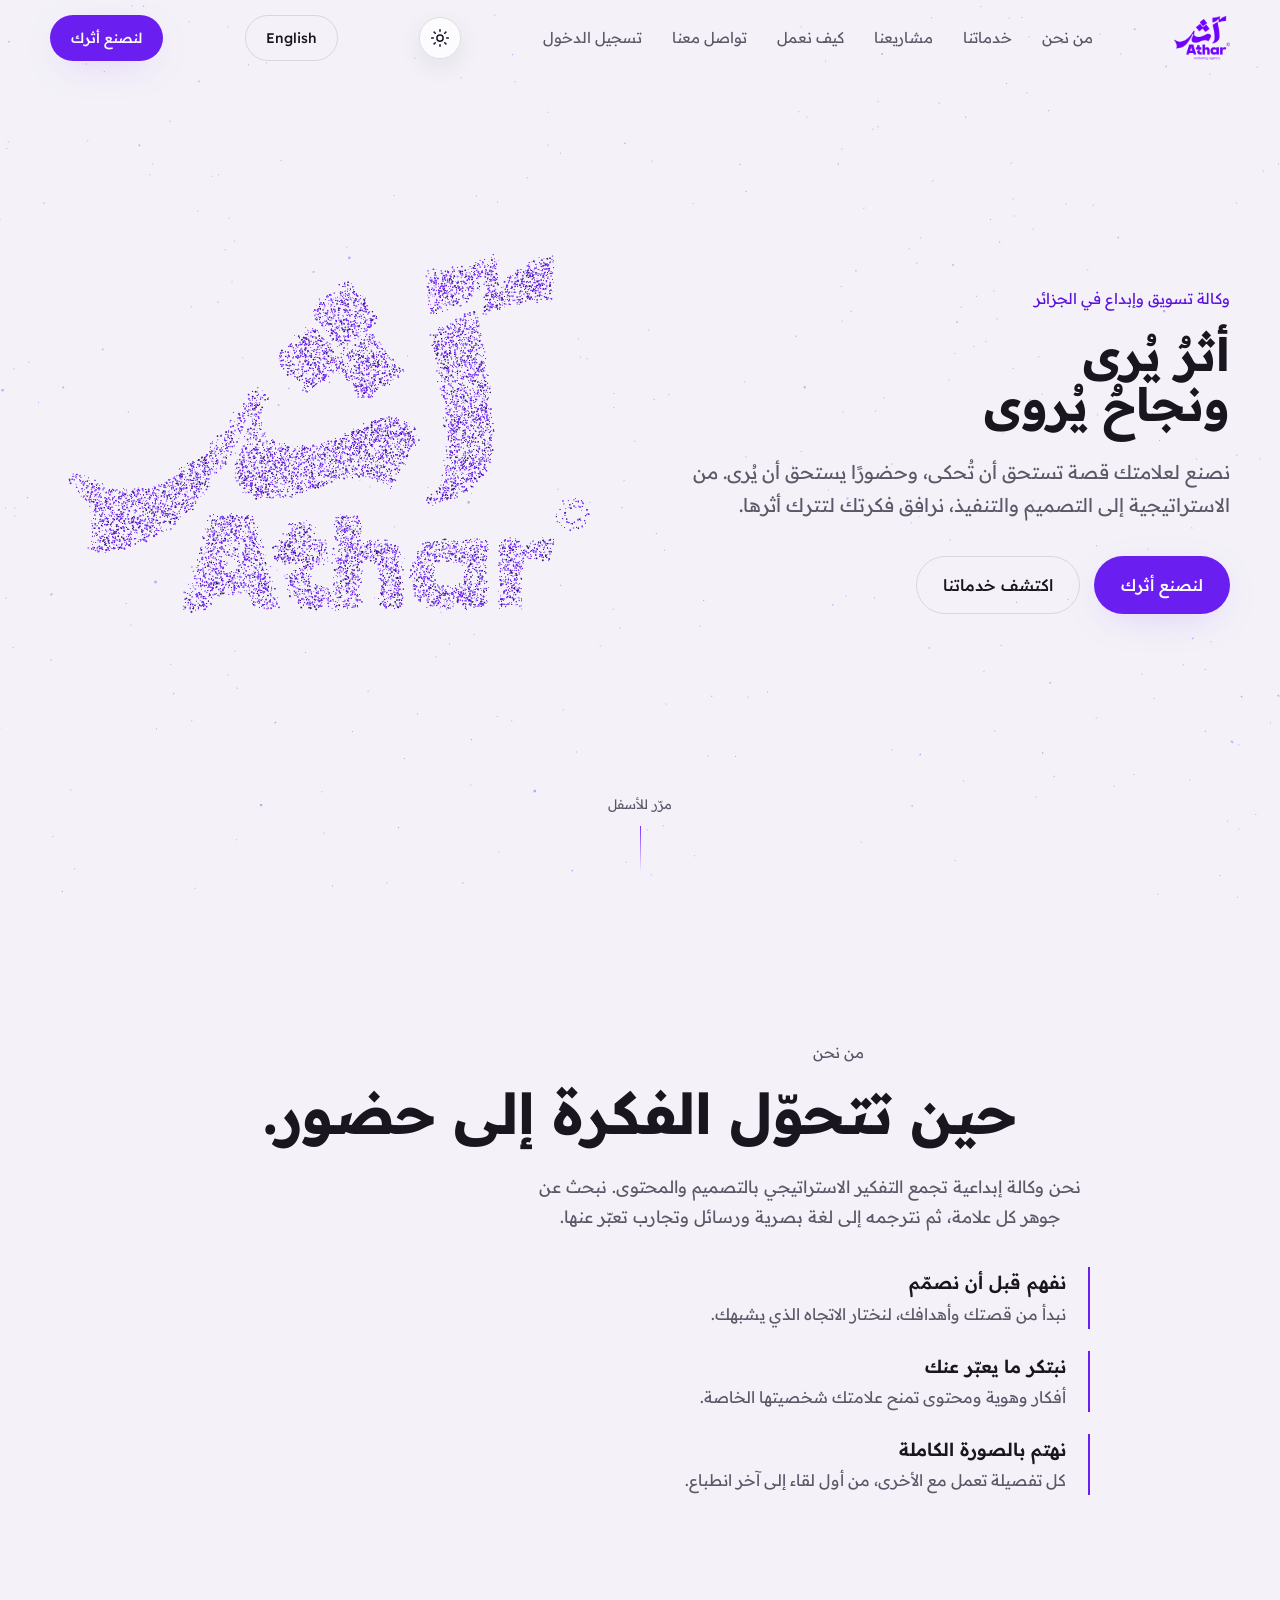
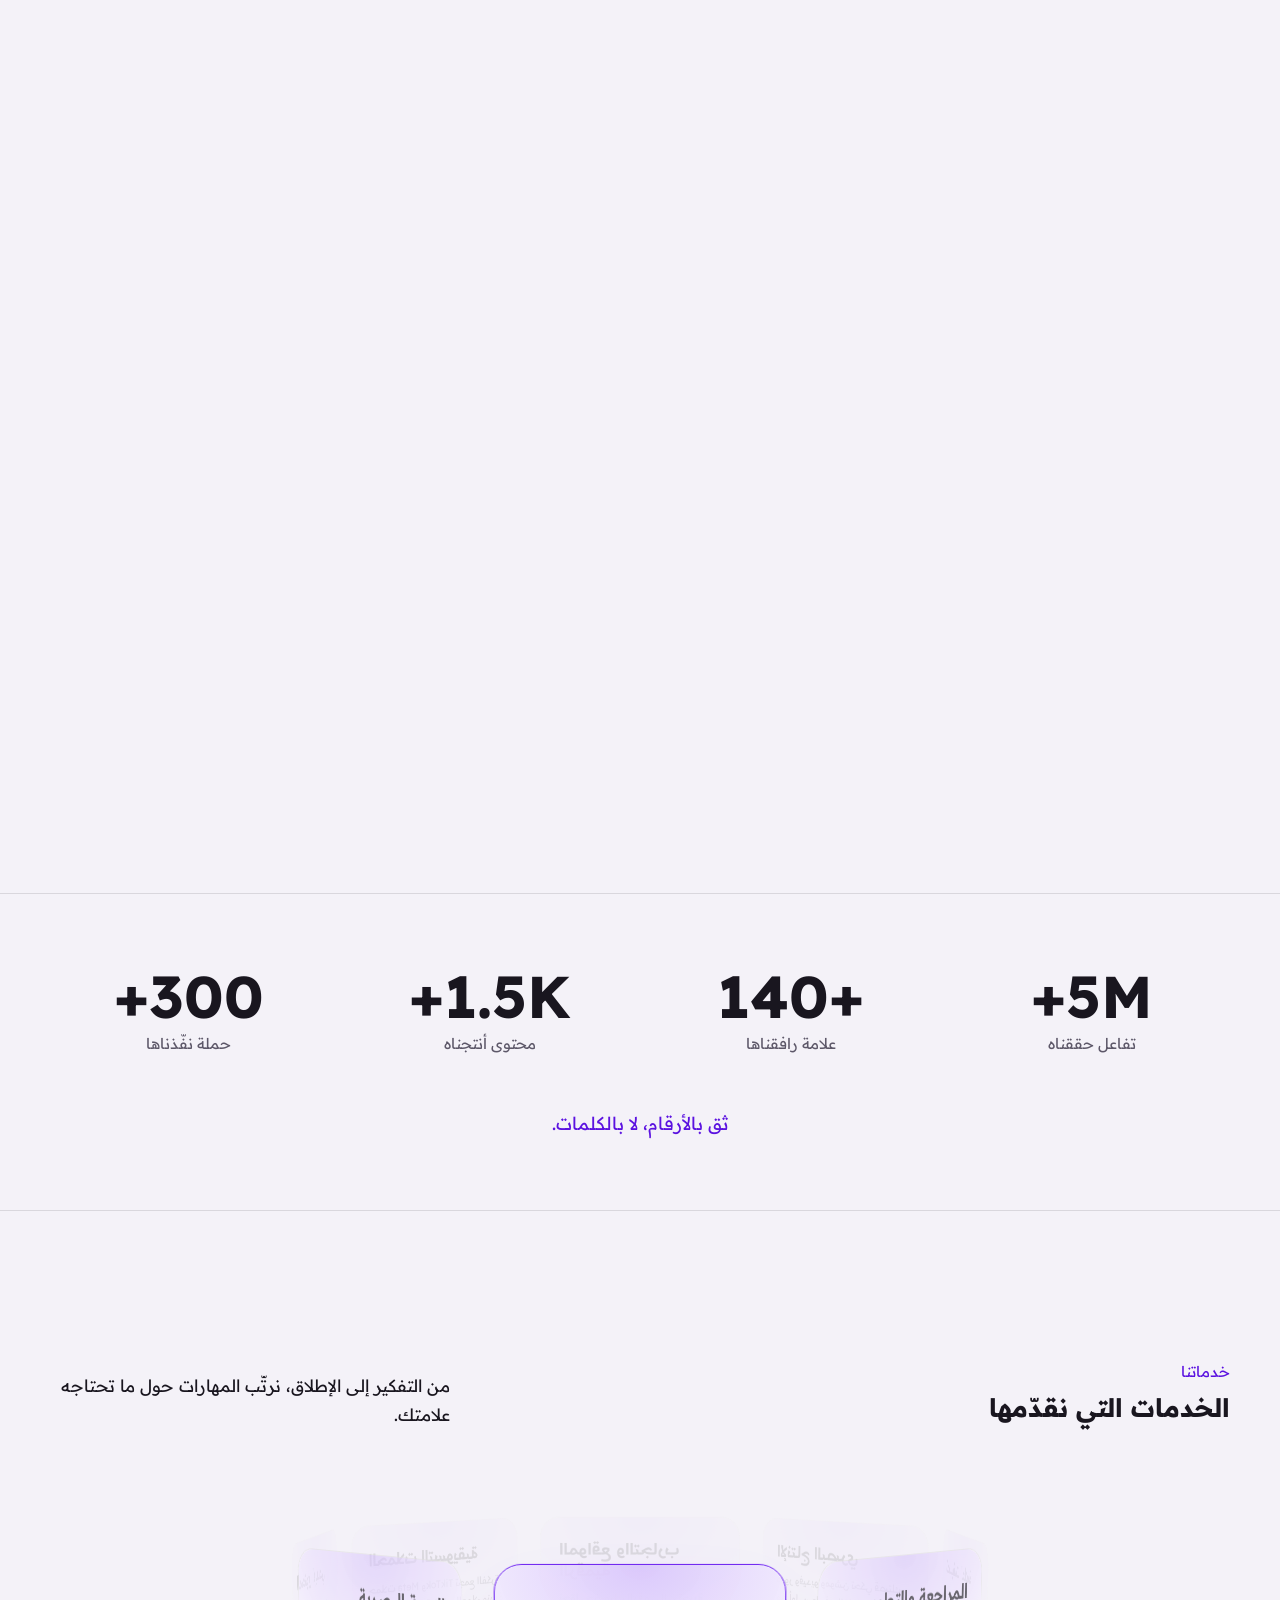
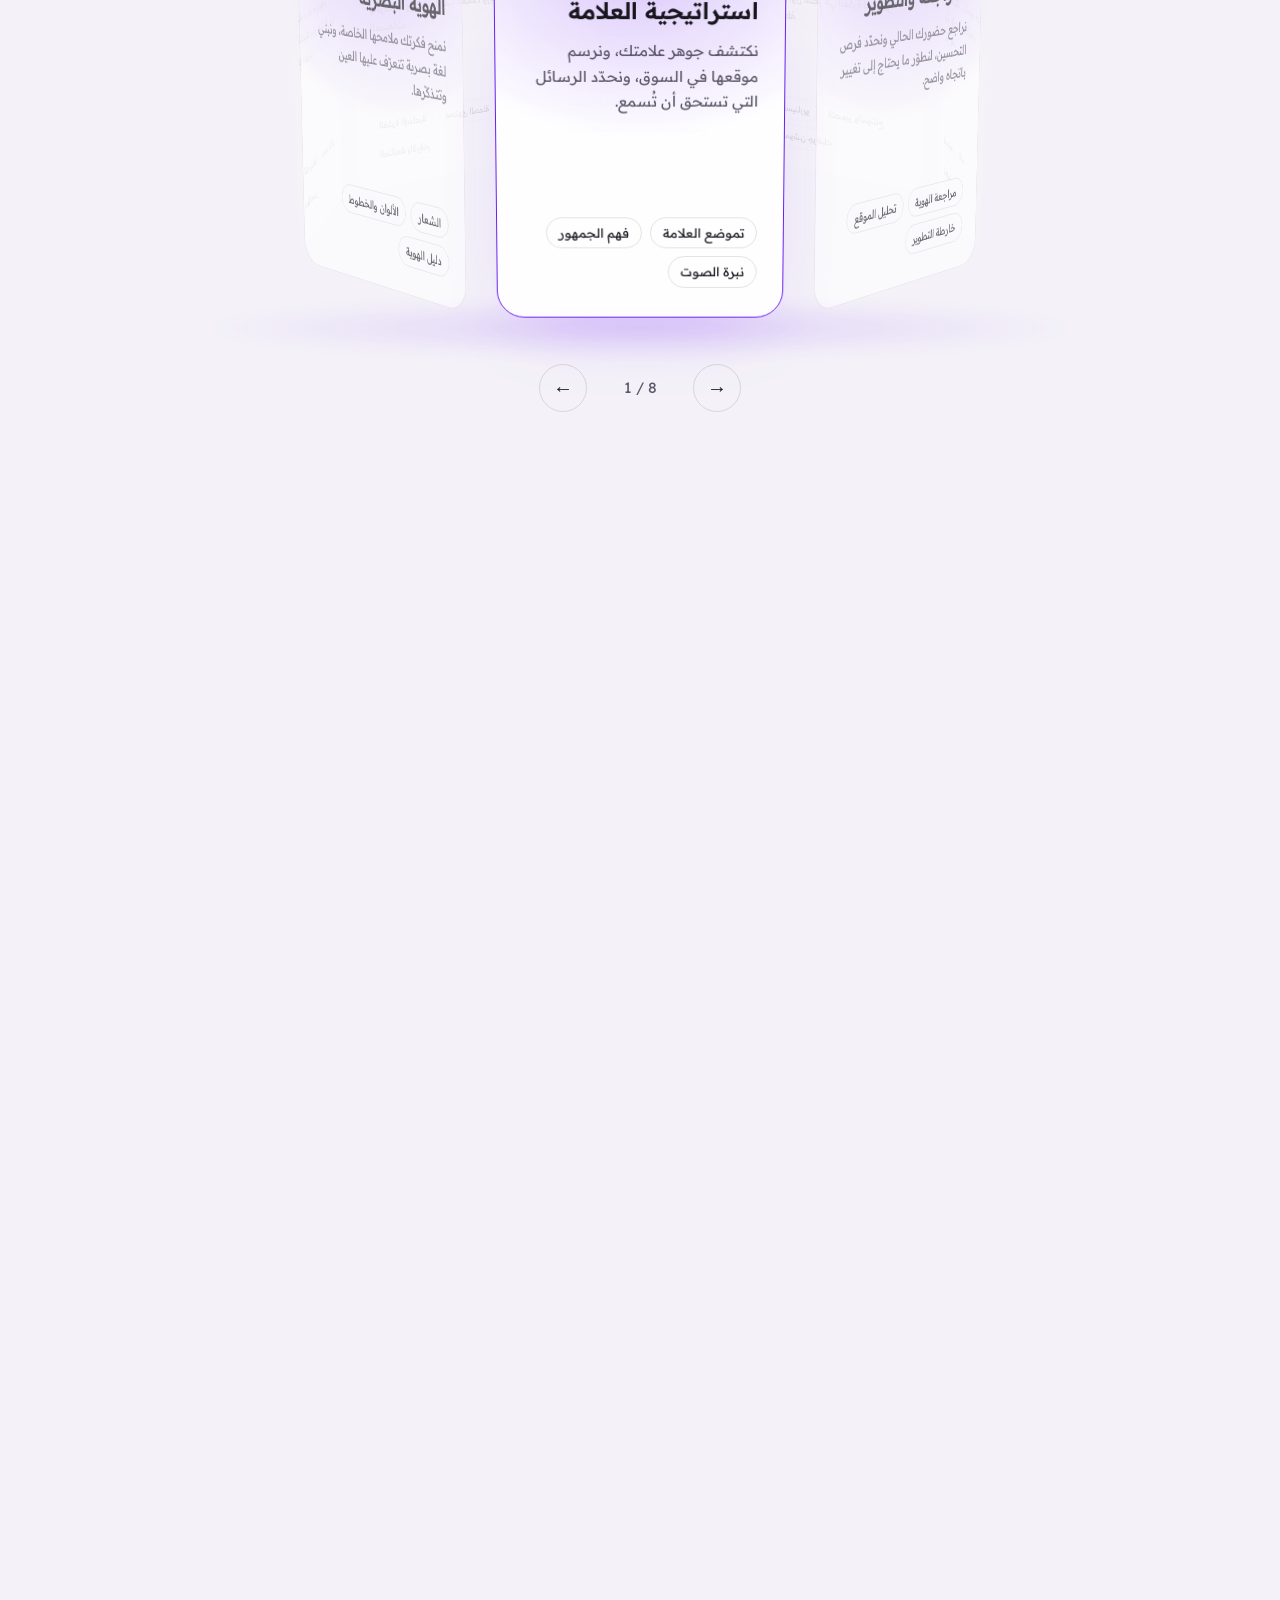
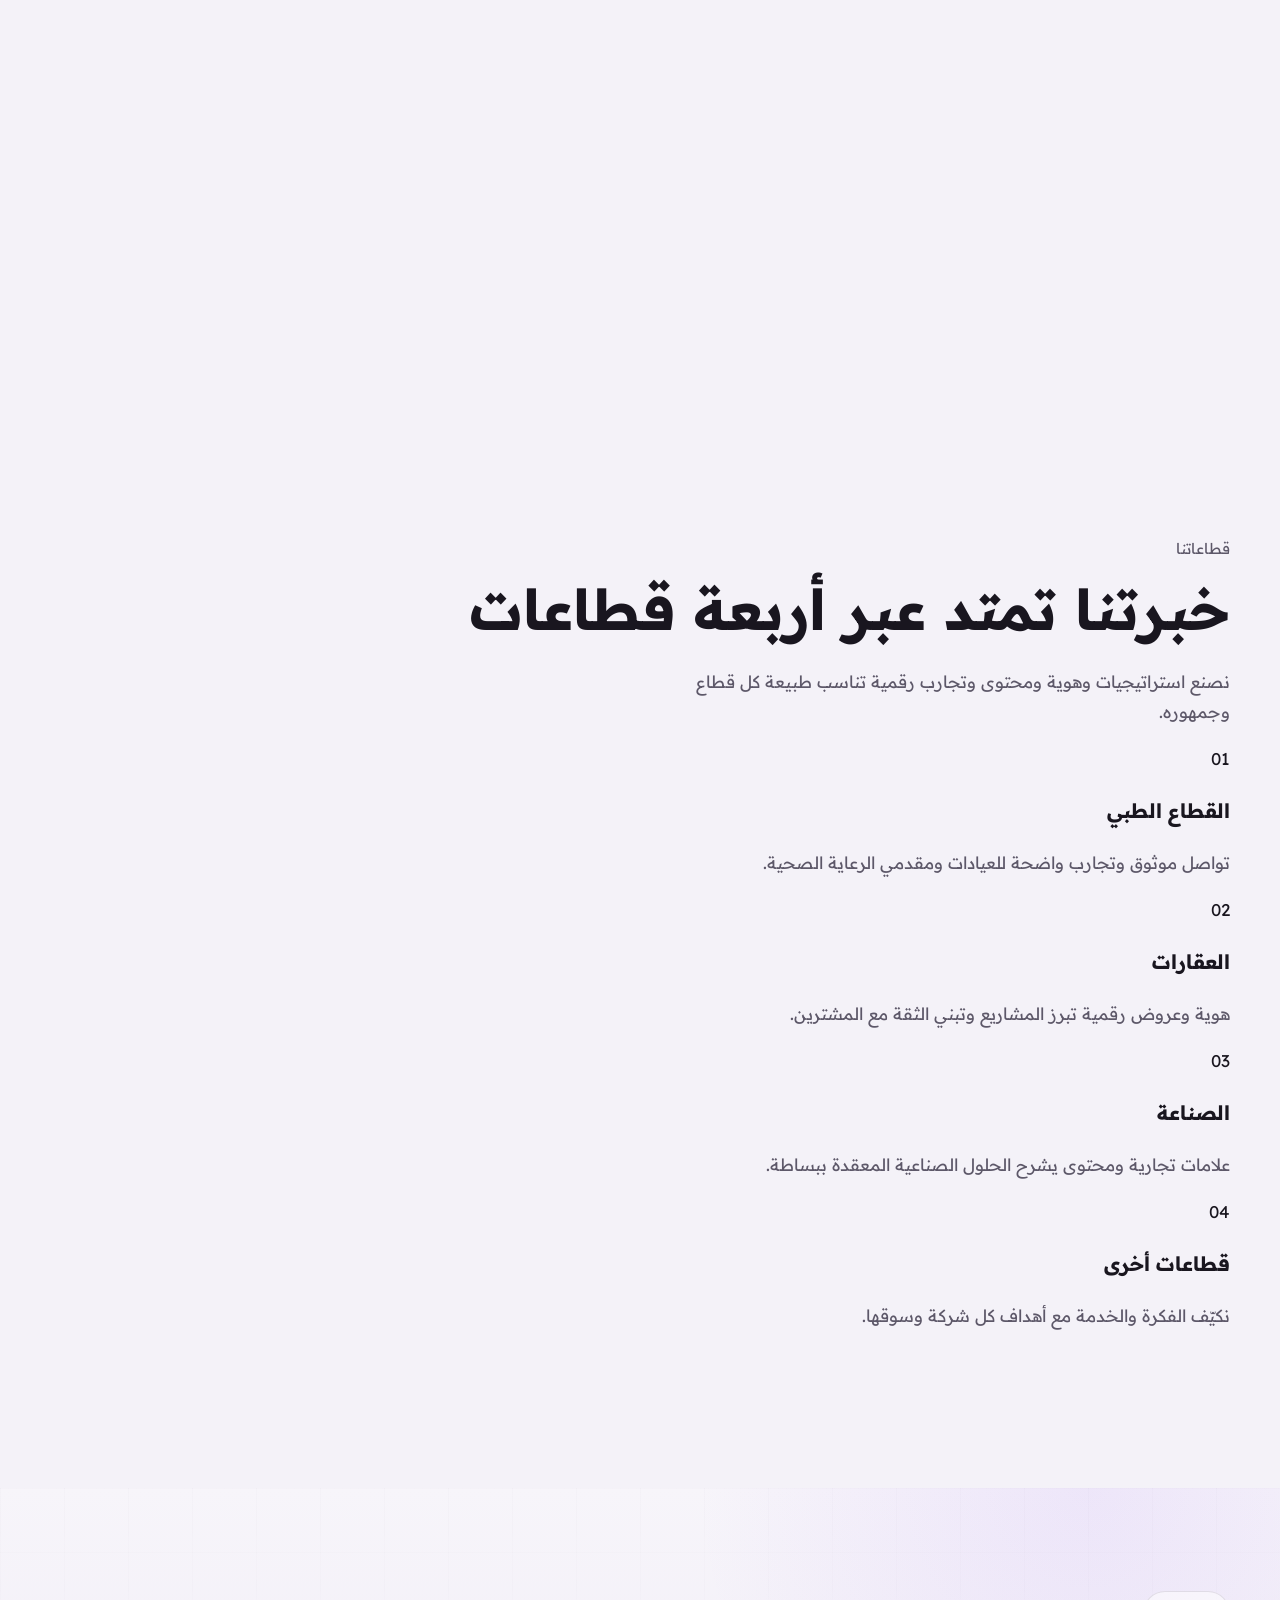
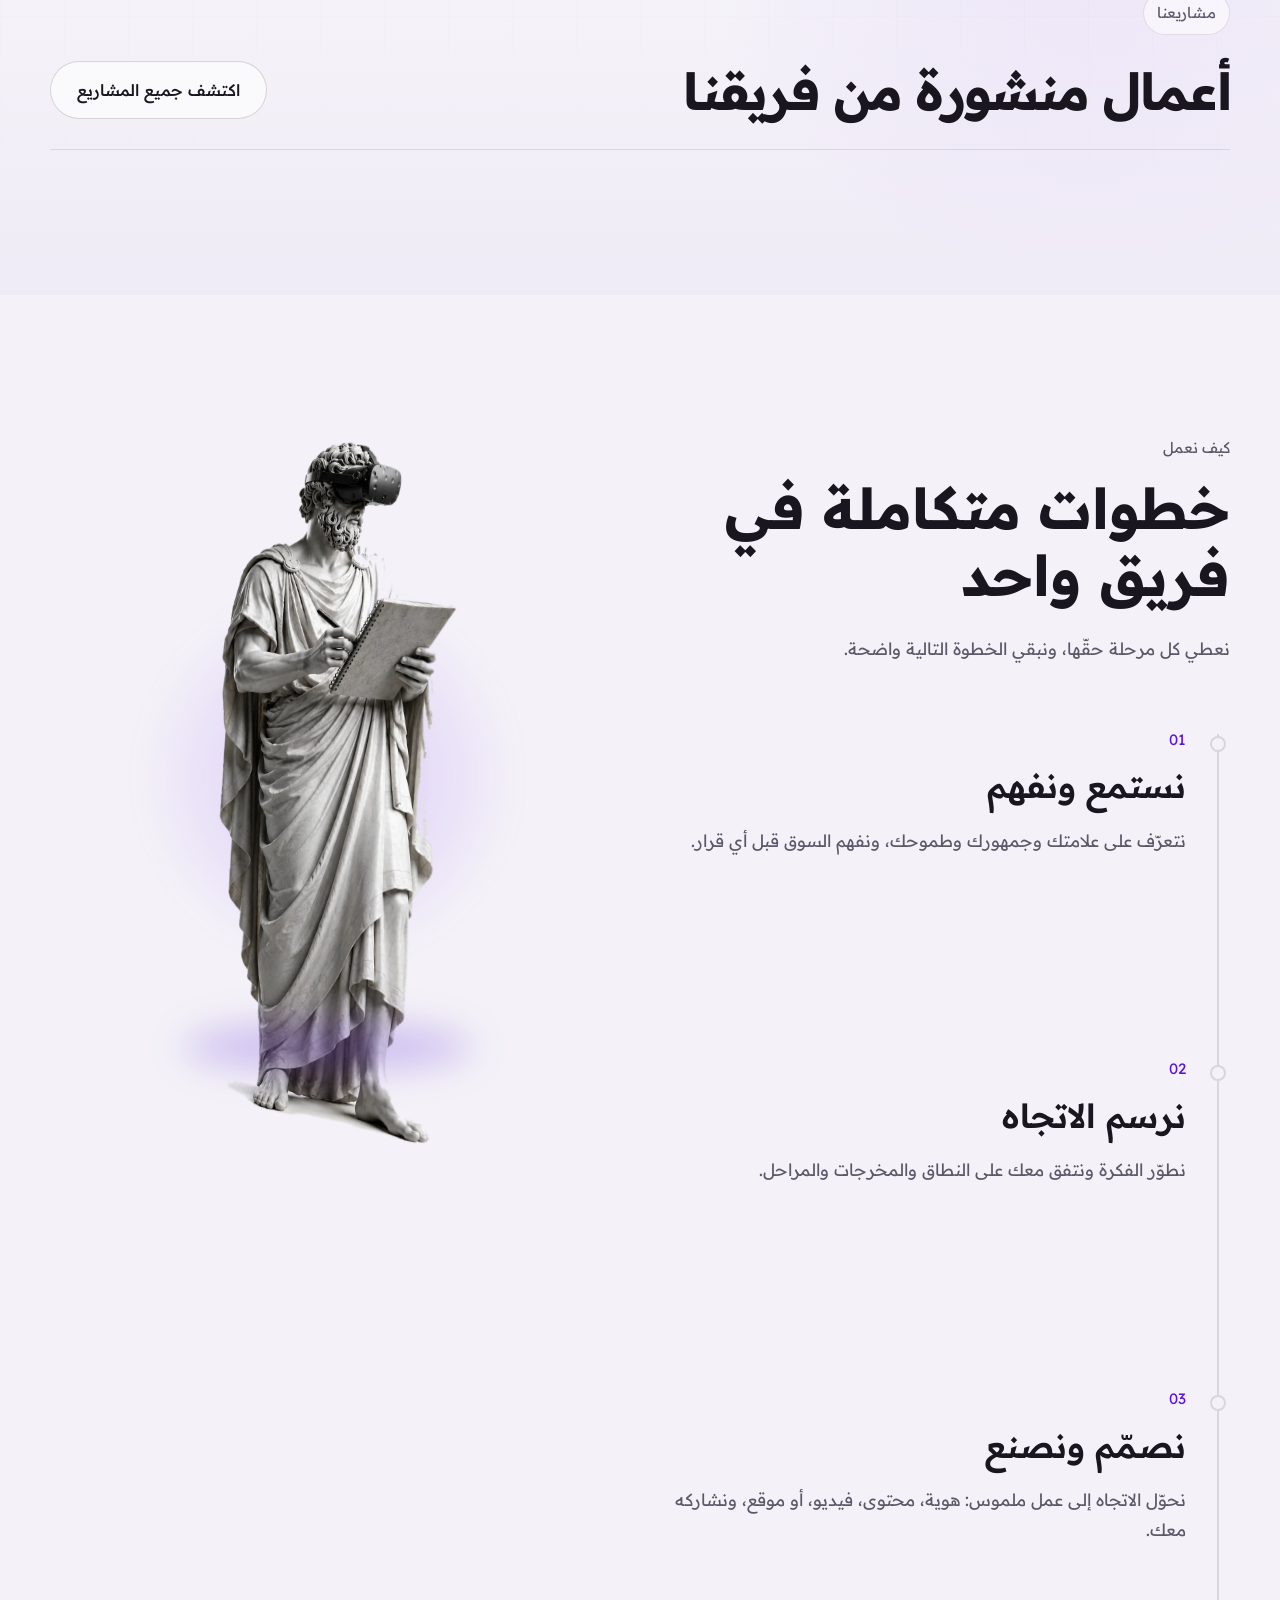
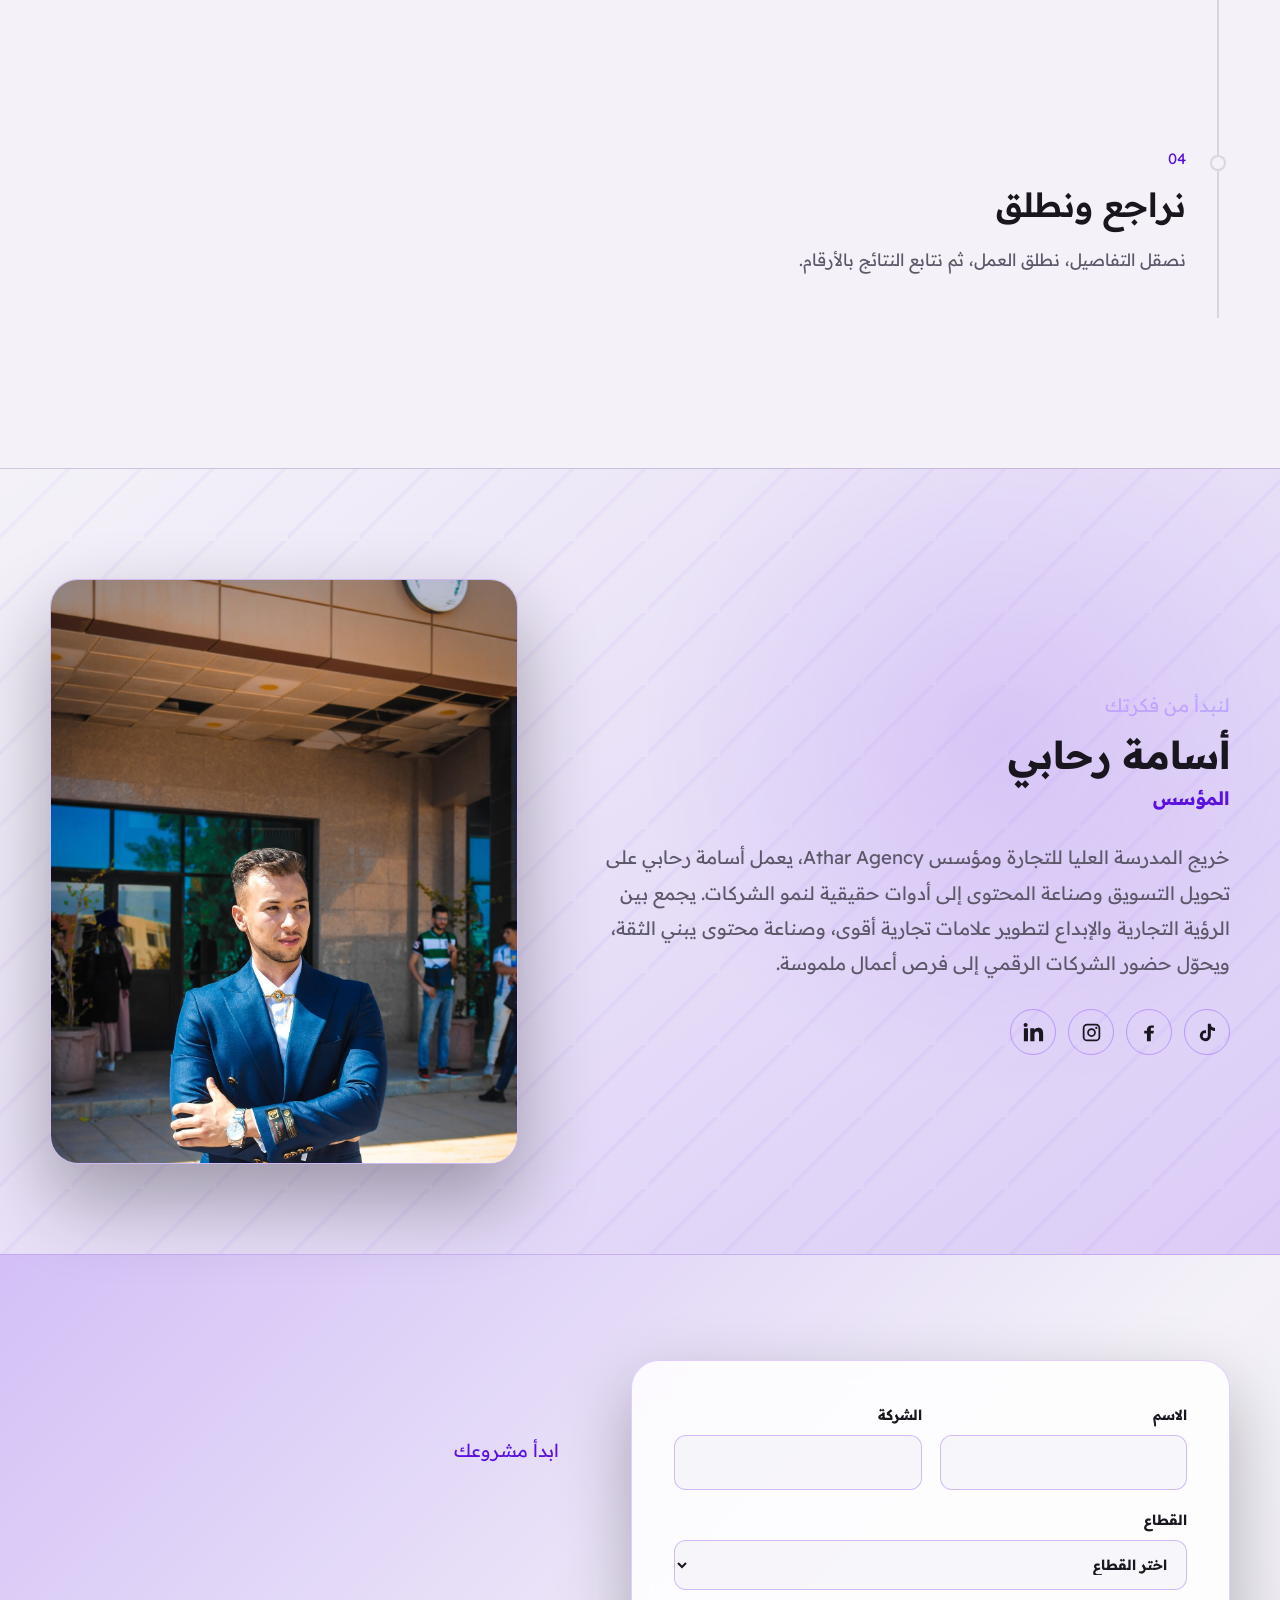
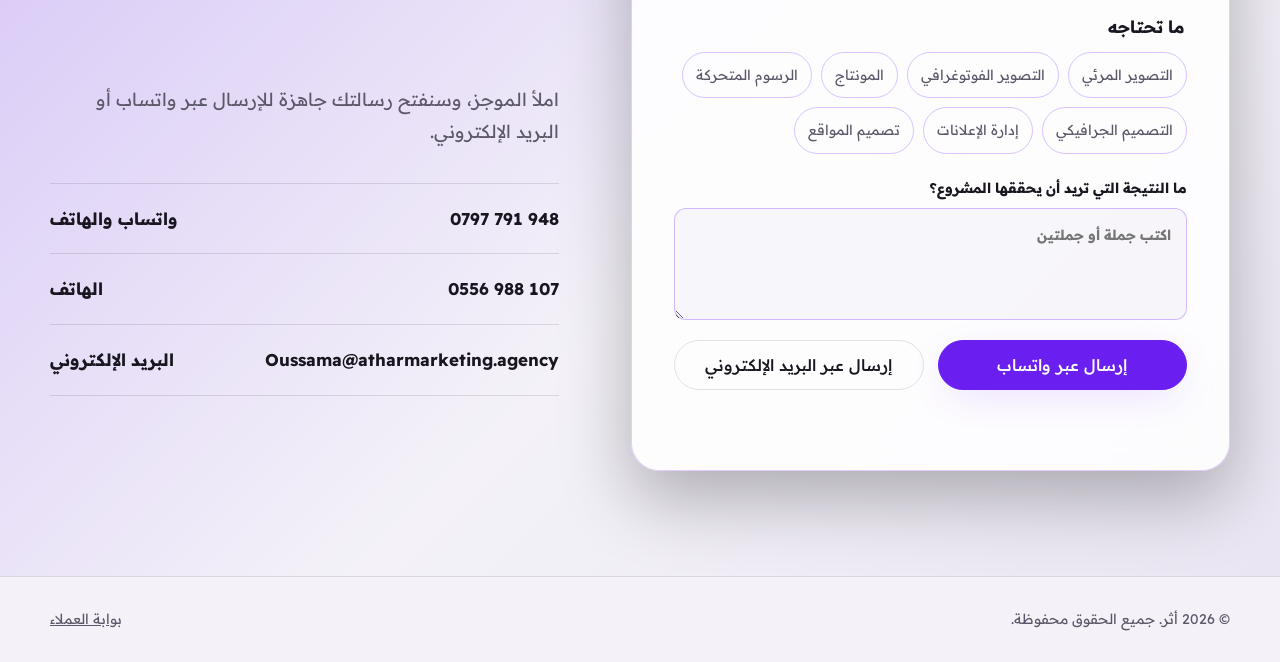
==== commit 110e6d74: "Deploy owner folder creation fix" ====
--- a/index.html
+++ b/index.html
@@ -228,8 +228,8 @@
   .step{opacity:1}
 }
 </style>
-  <link rel="stylesheet" href="css/landing3d.css?v=20261106-6">
-<link rel="stylesheet" href="css/portfolio-showcase.css?v=20261106-6">
+  <link rel="stylesheet" href="css/landing3d.css?v=20261106-7">
+<link rel="stylesheet" href="css/portfolio-showcase.css?v=20261106-7">
 </head>
 <body>
 <header class="nav" id="nav">
@@ -408,15 +408,15 @@
   <div class="project-dialog-body"></div>
 </dialog>
 
-<script src="assets/vendor/three-r128.min.js?v=20261106-6"></script>
-<script src="assets/vendor/gsap-3.12.5.min.js?v=20261106-6"></script>
-<script src="assets/vendor/ScrollTrigger-3.12.5.min.js?v=20261106-6"></script>
-<script src="js/landing3d.js?v=20261106-6" defer></script>
-<script src="js/runtime-config.js?v=20261106-6"></script><script src="js/browserCompat.js?v=20261106-6"></script>
-<script type="module" src="js/portfolio.js?v=20261106-6"></script>
-<script type="module" src="js/trustedClients.js?v=20261106-6"></script>
-<script type="module" src="js/presentationVideo.js?v=20261106-6"></script>
-<script type="module" src="js/landingContact.js?v=20261106-6"></script>
-<script type="module" src="js/landingProfile.js?v=20261106-6"></script>
+<script src="assets/vendor/three-r128.min.js?v=20261106-7"></script>
+<script src="assets/vendor/gsap-3.12.5.min.js?v=20261106-7"></script>
+<script src="assets/vendor/ScrollTrigger-3.12.5.min.js?v=20261106-7"></script>
+<script src="js/landing3d.js?v=20261106-7" defer></script>
+<script src="js/runtime-config.js?v=20261106-7"></script><script src="js/browserCompat.js?v=20261106-7"></script>
+<script type="module" src="js/portfolio.js?v=20261106-7"></script>
+<script type="module" src="js/trustedClients.js?v=20261106-7"></script>
+<script type="module" src="js/presentationVideo.js?v=20261106-7"></script>
+<script type="module" src="js/landingContact.js?v=20261106-7"></script>
+<script type="module" src="js/landingProfile.js?v=20261106-7"></script>
 </body>
 </html>
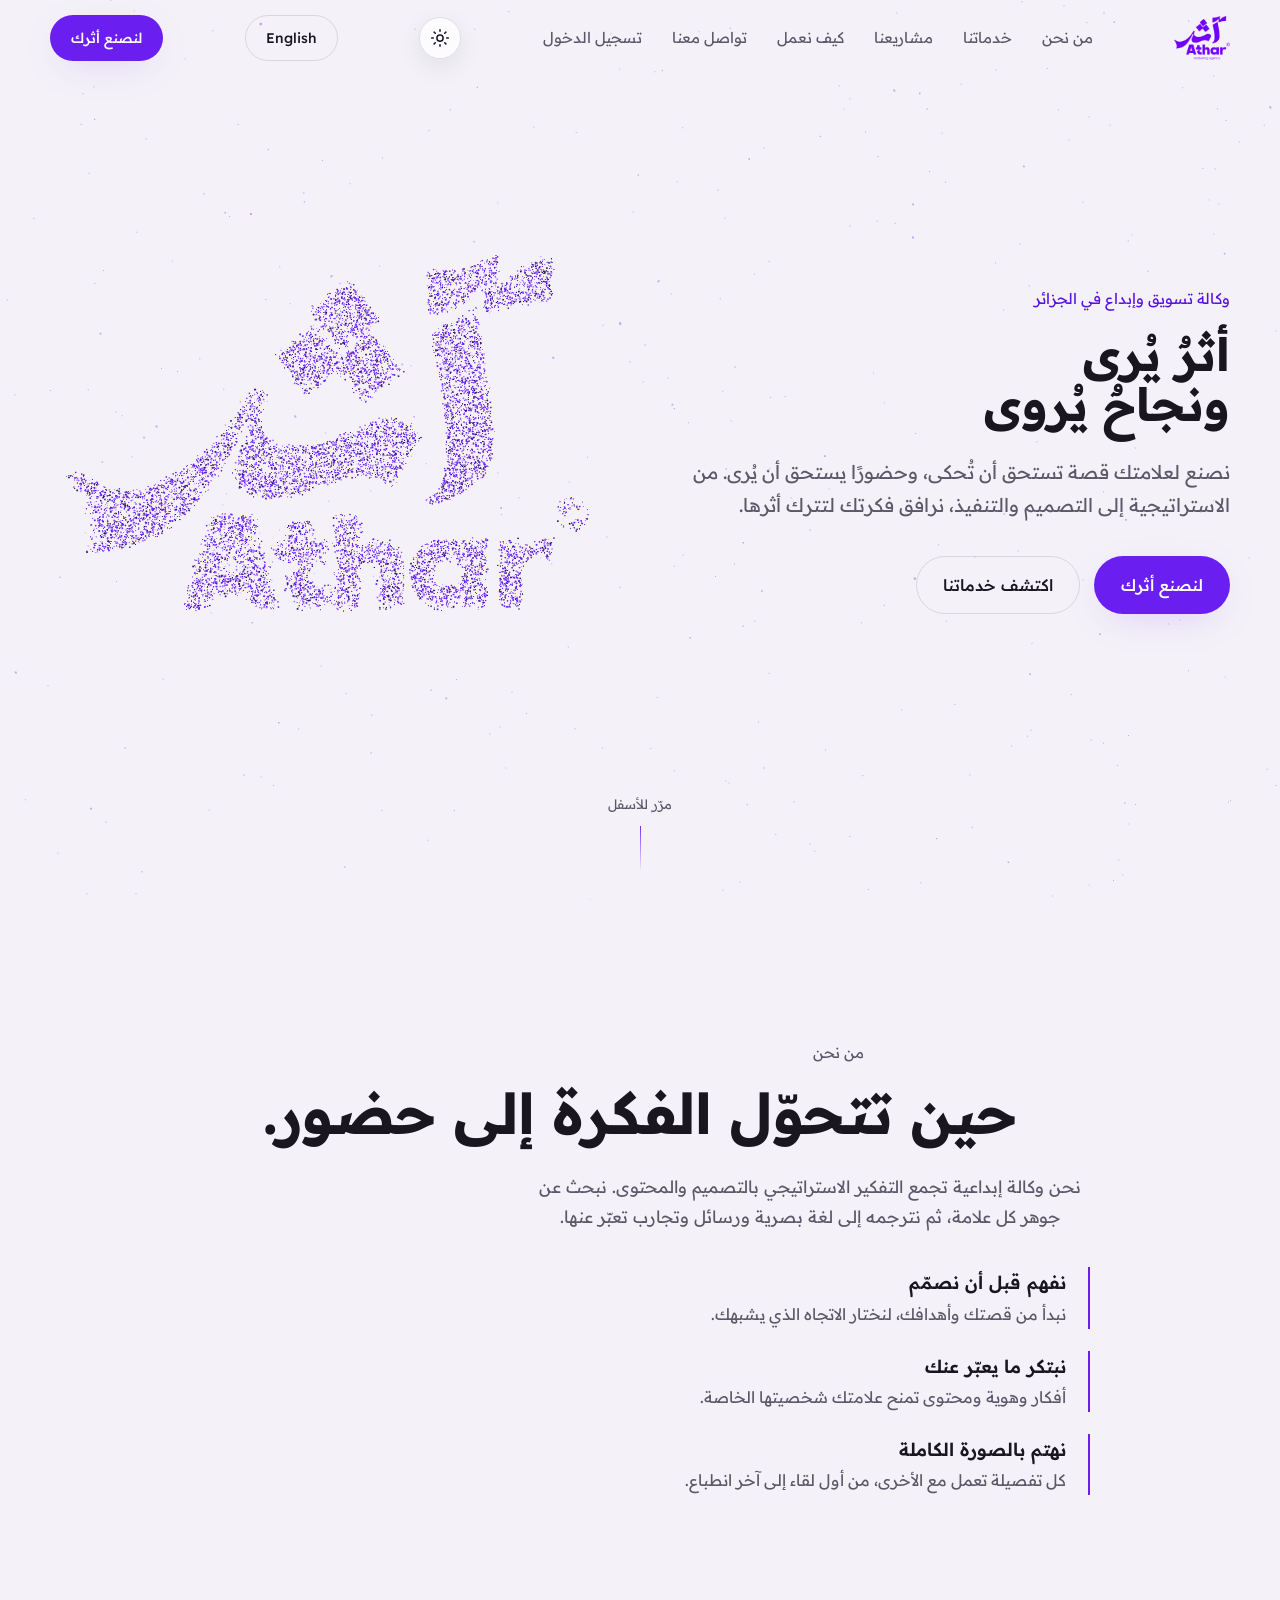
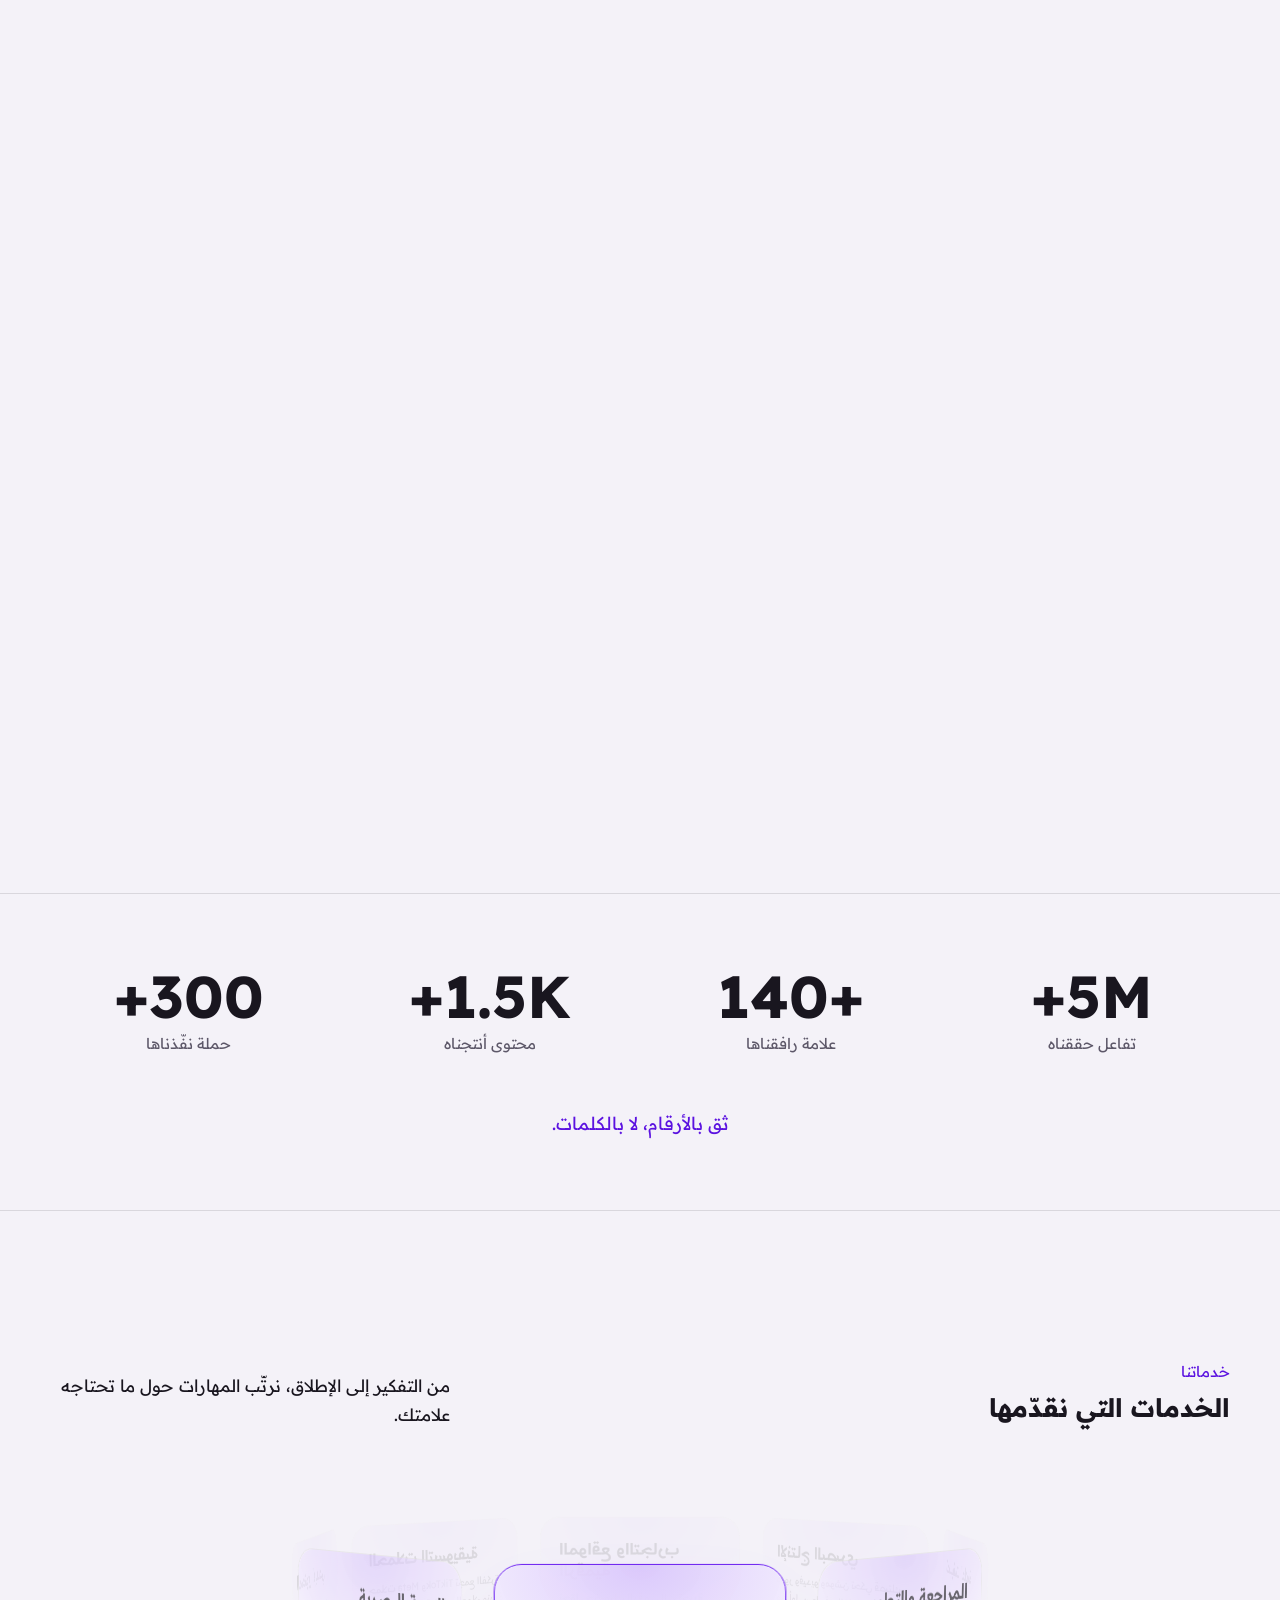
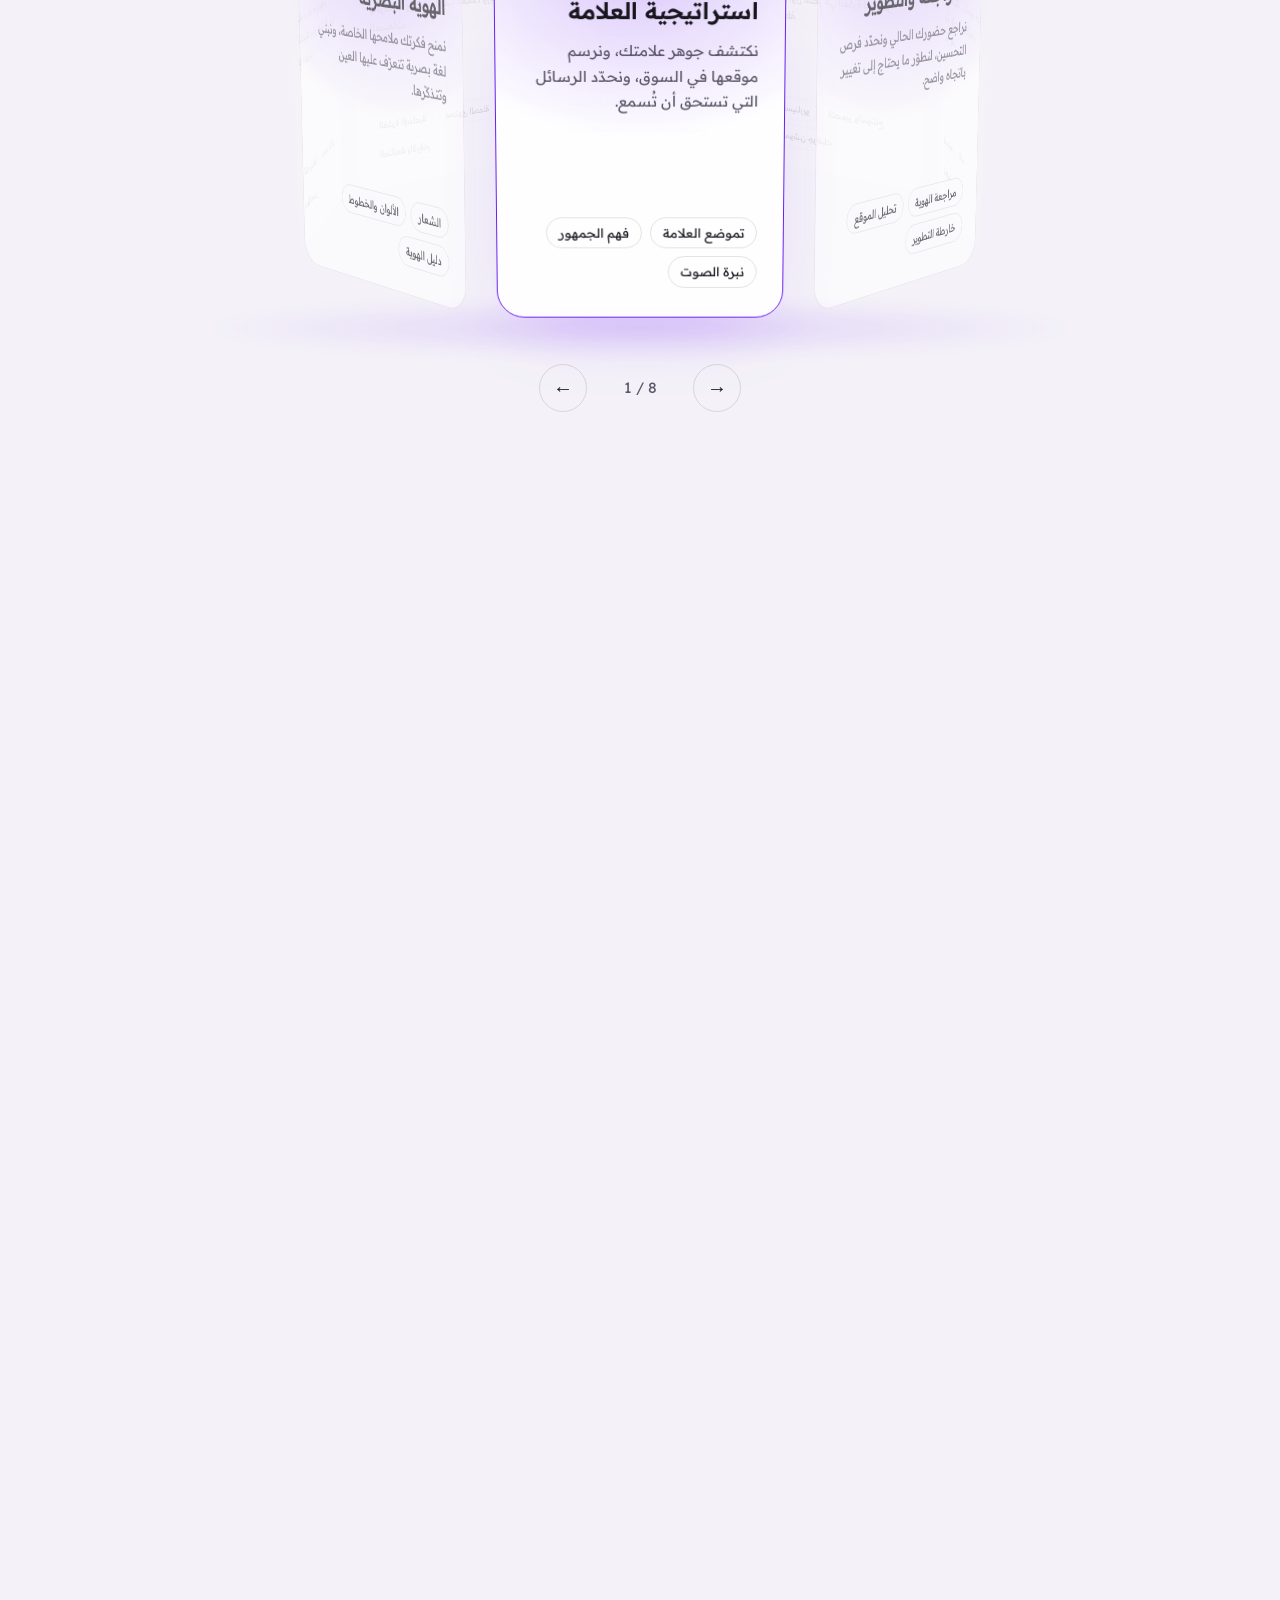
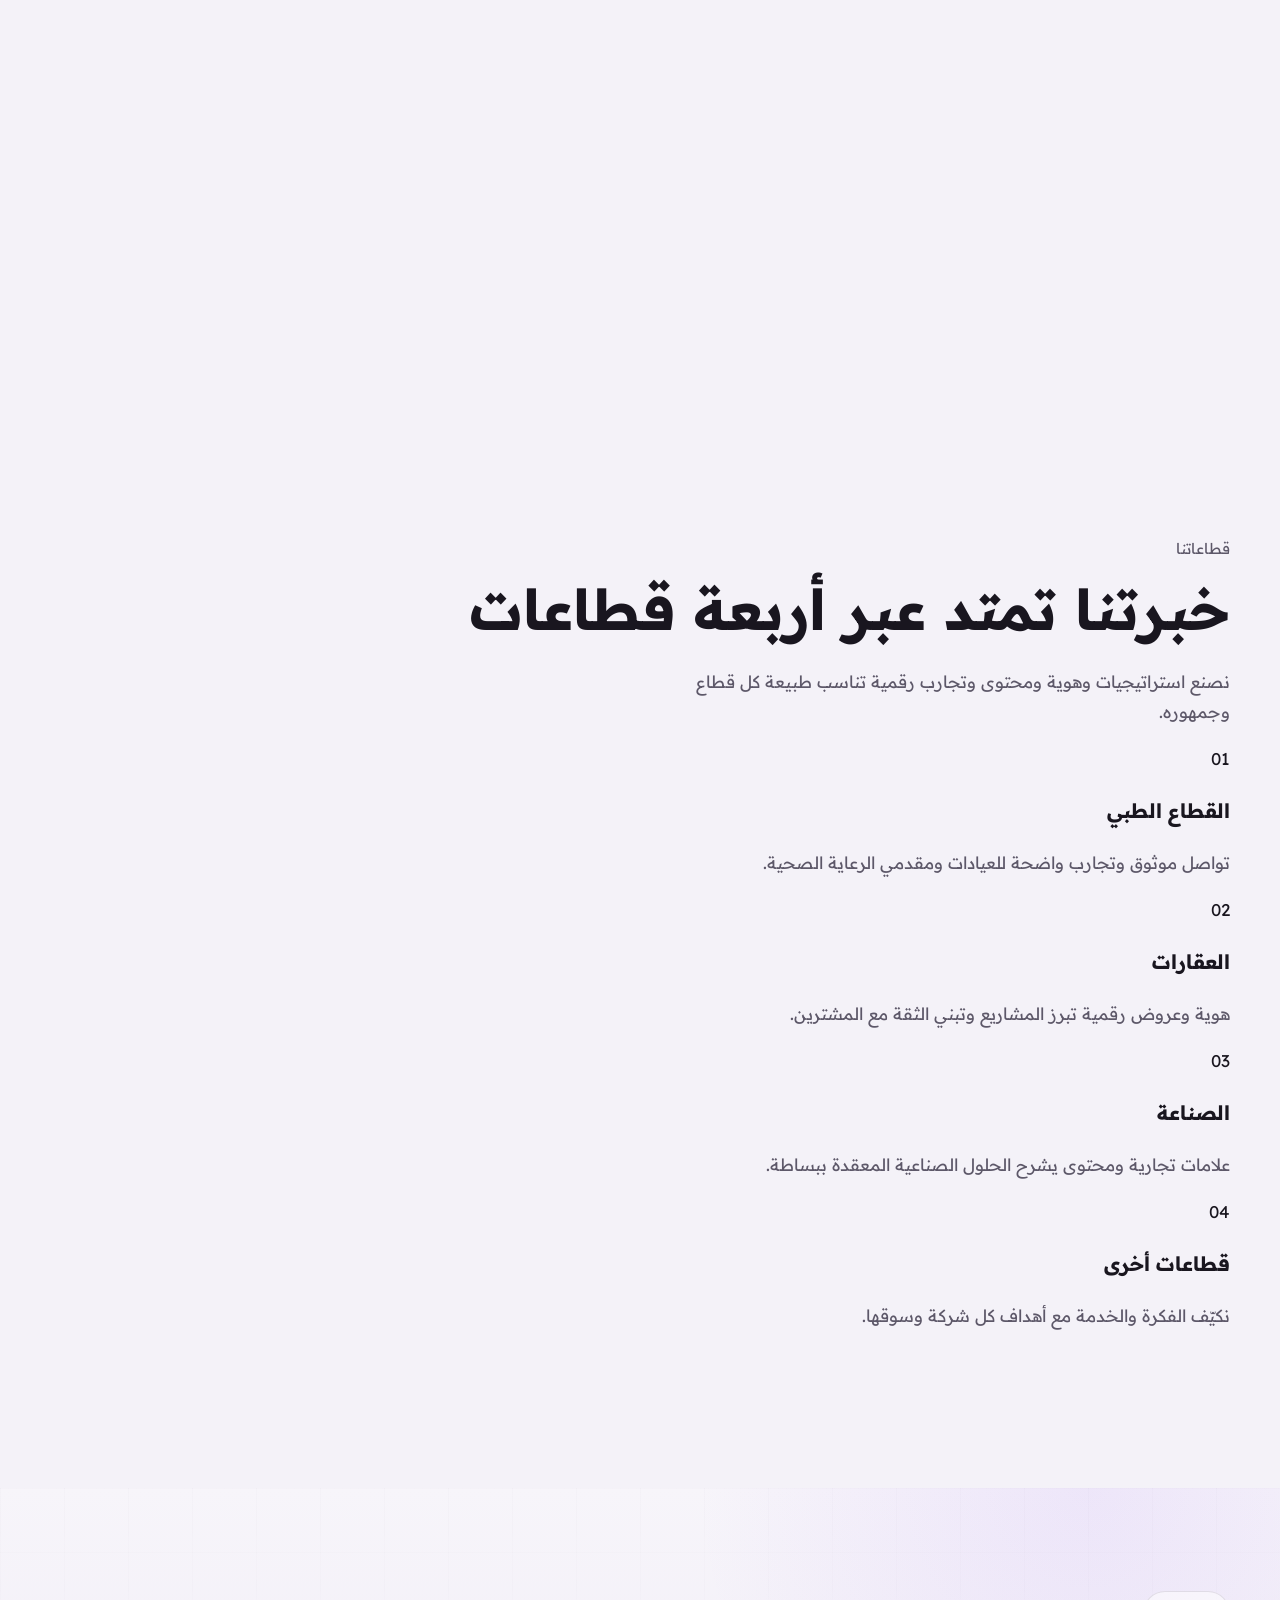
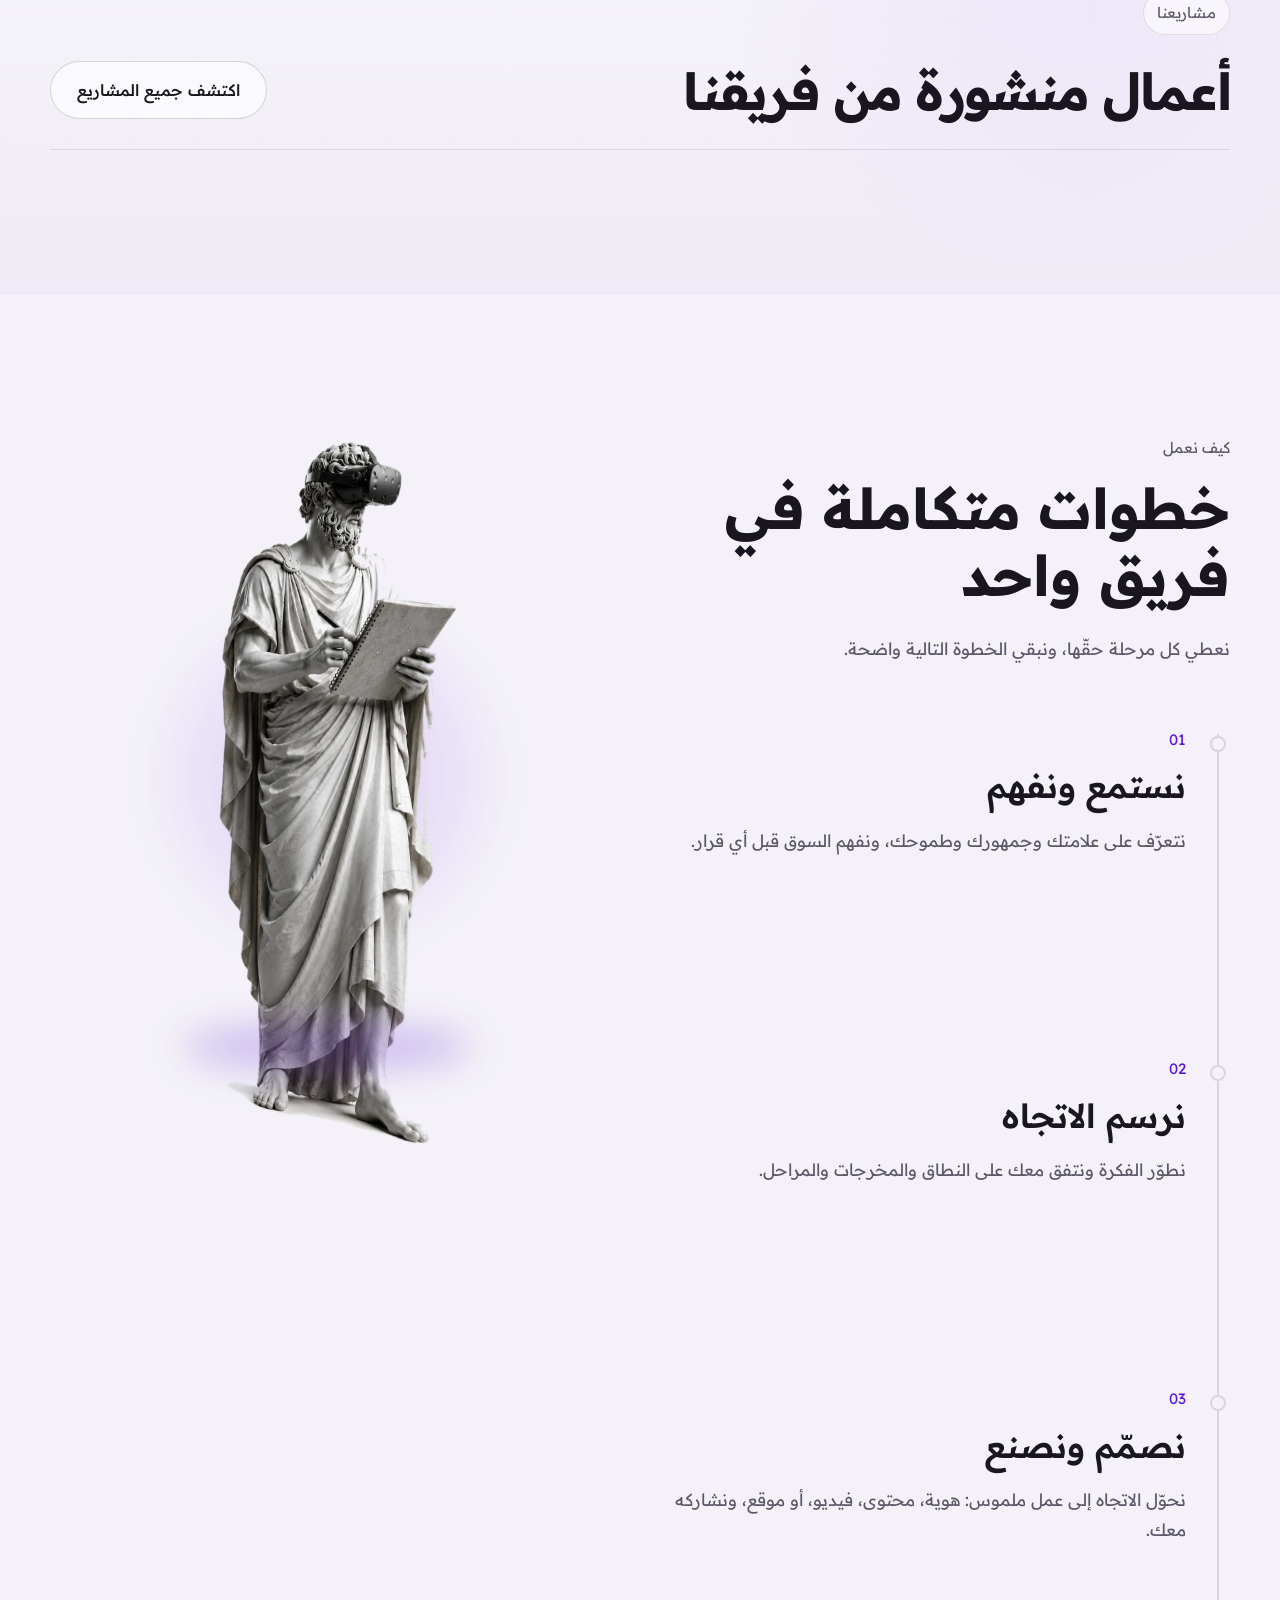
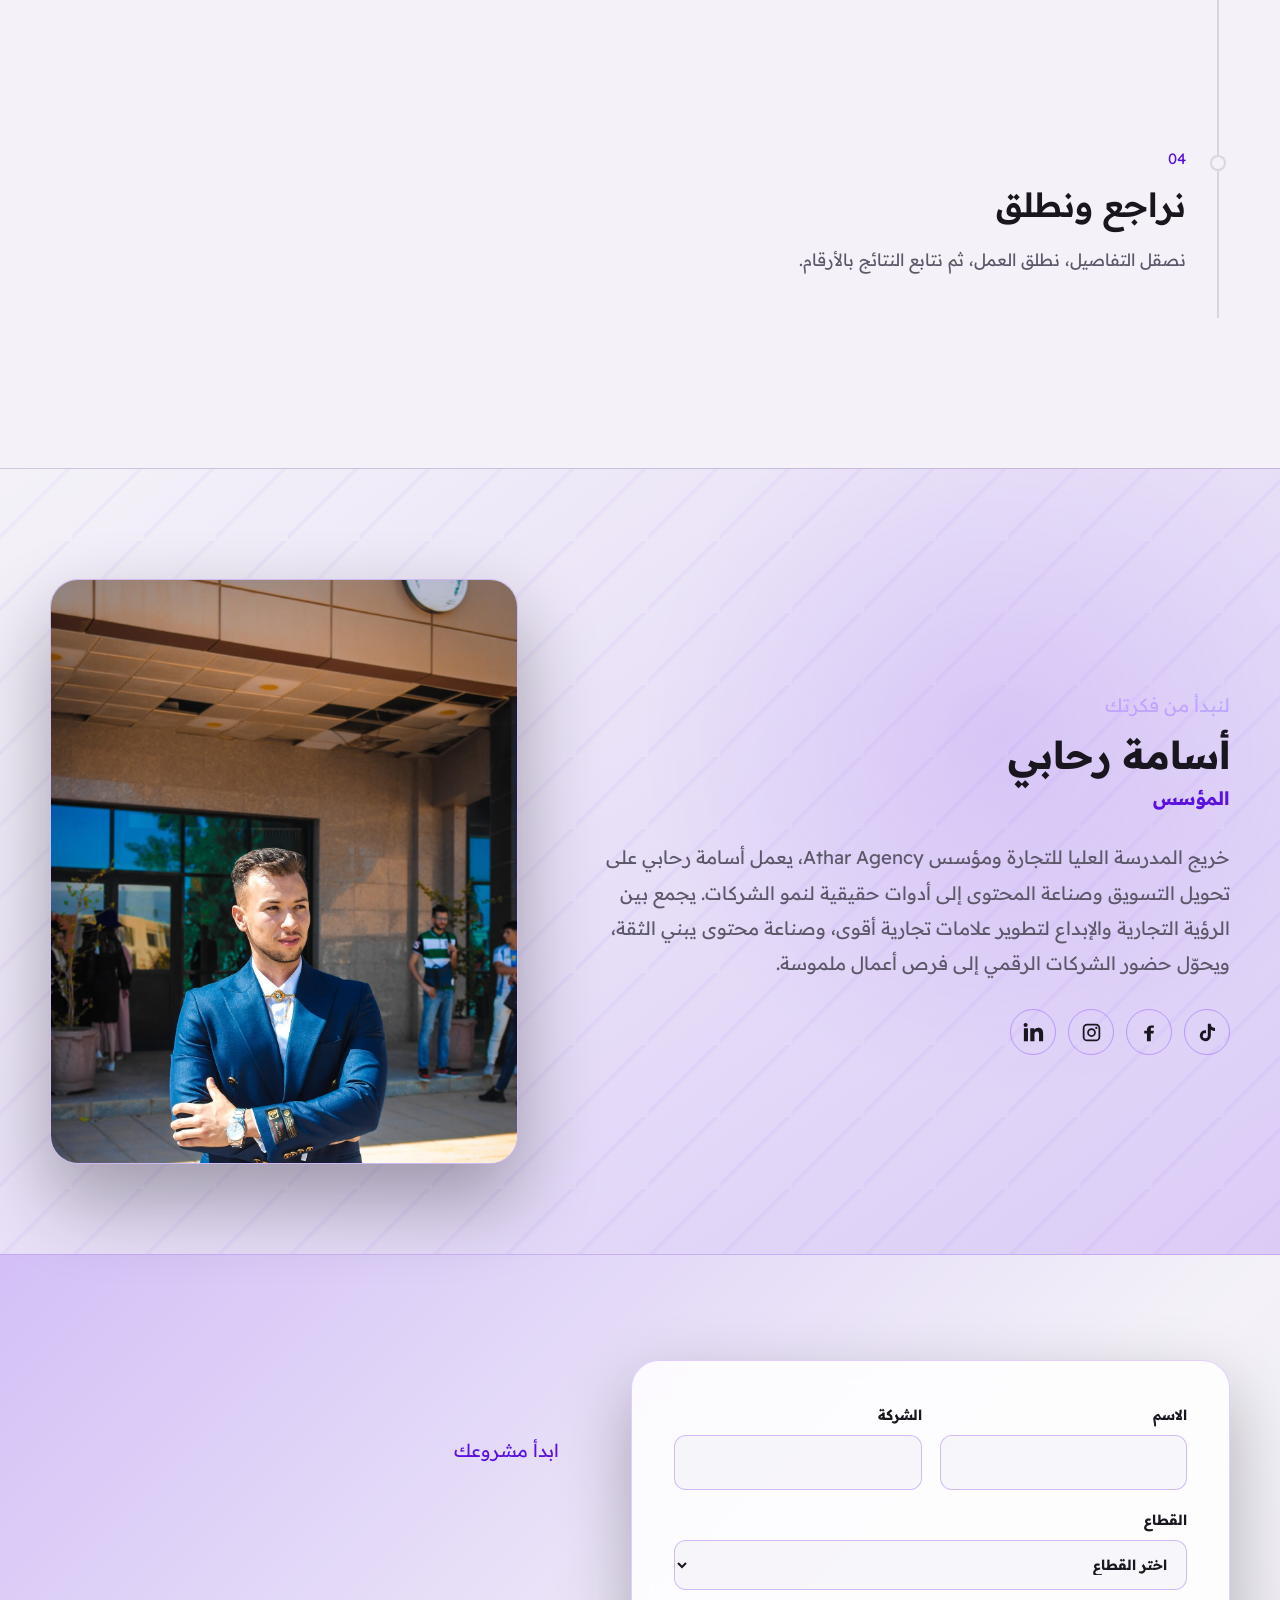
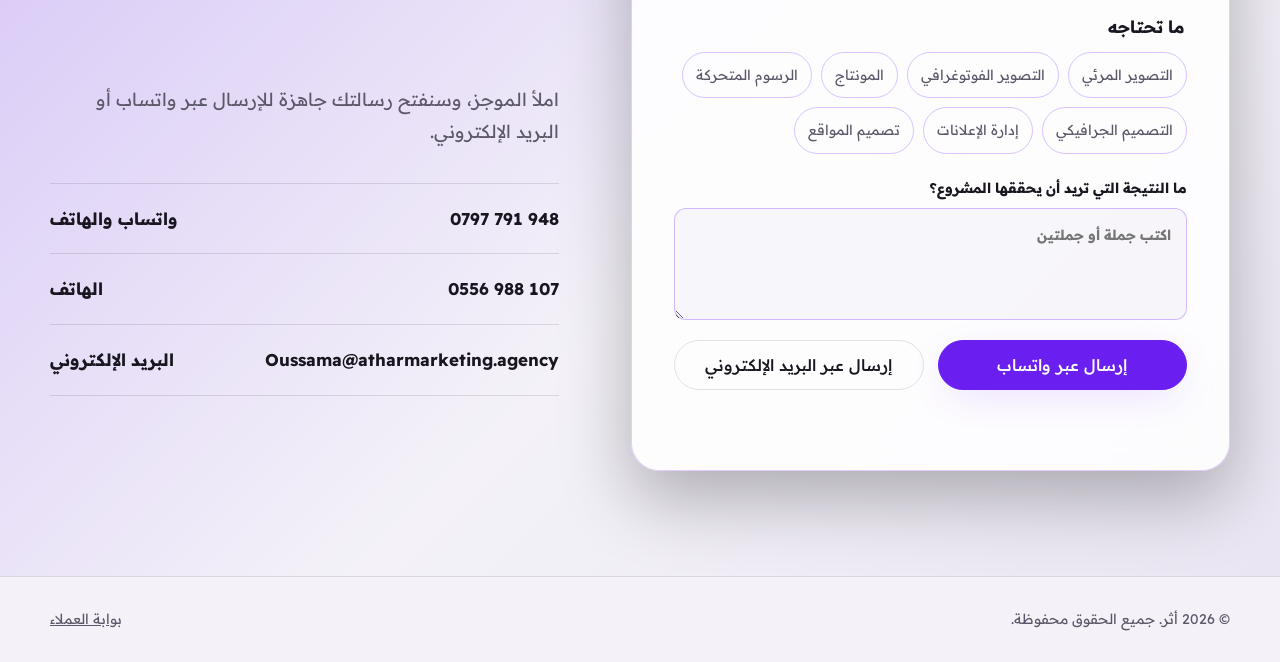
==== commit 42bb0695: "Explain Supabase quota blocks on sign-in" ====
--- a/index.html
+++ b/index.html
@@ -228,8 +228,8 @@
   .step{opacity:1}
 }
 </style>
-  <link rel="stylesheet" href="css/landing3d.css?v=20261106-7">
-<link rel="stylesheet" href="css/portfolio-showcase.css?v=20261106-7">
+  <link rel="stylesheet" href="css/landing3d.css?v=20261113-1">
+<link rel="stylesheet" href="css/portfolio-showcase.css?v=20261113-1">
 </head>
 <body>
 <header class="nav" id="nav">
@@ -408,15 +408,15 @@
   <div class="project-dialog-body"></div>
 </dialog>
 
-<script src="assets/vendor/three-r128.min.js?v=20261106-7"></script>
-<script src="assets/vendor/gsap-3.12.5.min.js?v=20261106-7"></script>
-<script src="assets/vendor/ScrollTrigger-3.12.5.min.js?v=20261106-7"></script>
-<script src="js/landing3d.js?v=20261106-7" defer></script>
-<script src="js/runtime-config.js?v=20261106-7"></script><script src="js/browserCompat.js?v=20261106-7"></script>
-<script type="module" src="js/portfolio.js?v=20261106-7"></script>
-<script type="module" src="js/trustedClients.js?v=20261106-7"></script>
-<script type="module" src="js/presentationVideo.js?v=20261106-7"></script>
-<script type="module" src="js/landingContact.js?v=20261106-7"></script>
-<script type="module" src="js/landingProfile.js?v=20261106-7"></script>
+<script src="assets/vendor/three-r128.min.js?v=20261113-1"></script>
+<script src="assets/vendor/gsap-3.12.5.min.js?v=20261113-1"></script>
+<script src="assets/vendor/ScrollTrigger-3.12.5.min.js?v=20261113-1"></script>
+<script src="js/landing3d.js?v=20261113-1" defer></script>
+<script src="js/runtime-config.js?v=20261113-1"></script><script src="js/browserCompat.js?v=20261113-1"></script>
+<script type="module" src="js/portfolio.js?v=20261113-1"></script>
+<script type="module" src="js/trustedClients.js?v=20261113-1"></script>
+<script type="module" src="js/presentationVideo.js?v=20261113-1"></script>
+<script type="module" src="js/landingContact.js?v=20261113-1"></script>
+<script type="module" src="js/landingProfile.js?v=20261113-1"></script>
 </body>
 </html>
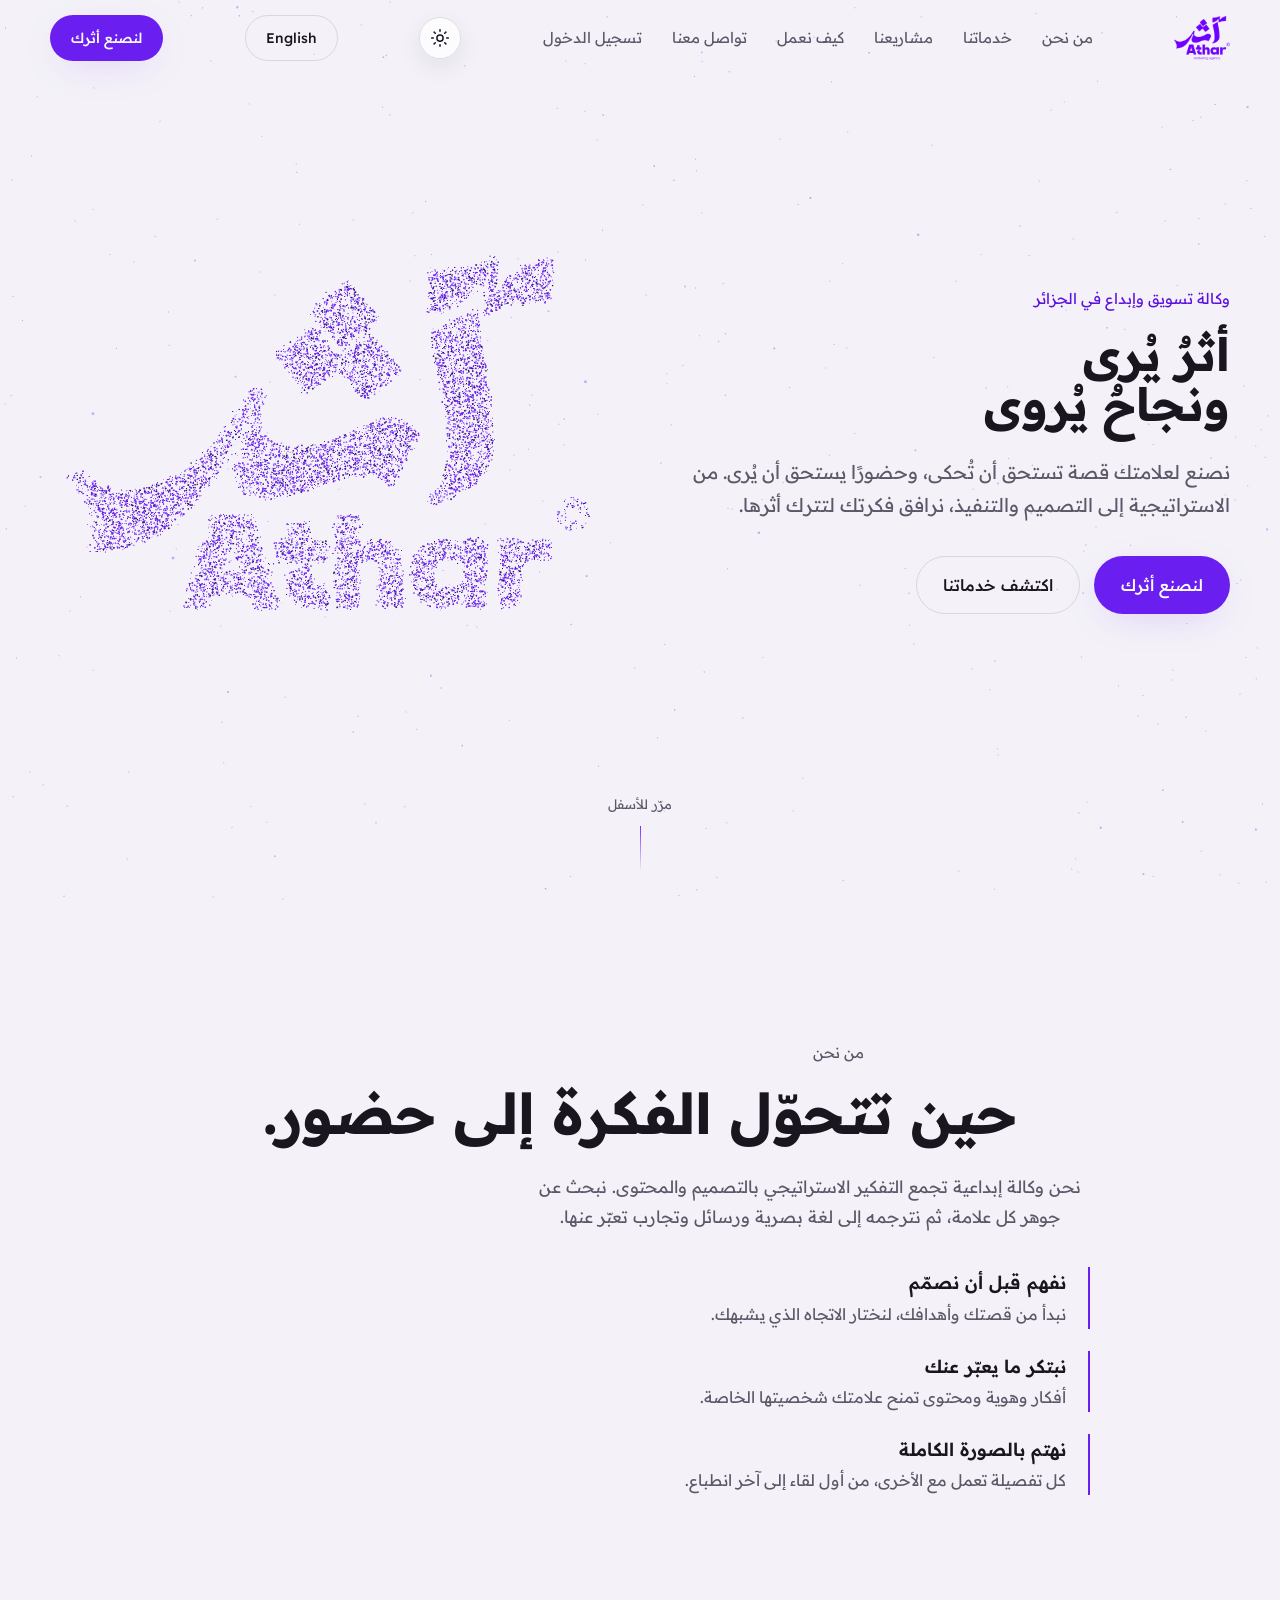
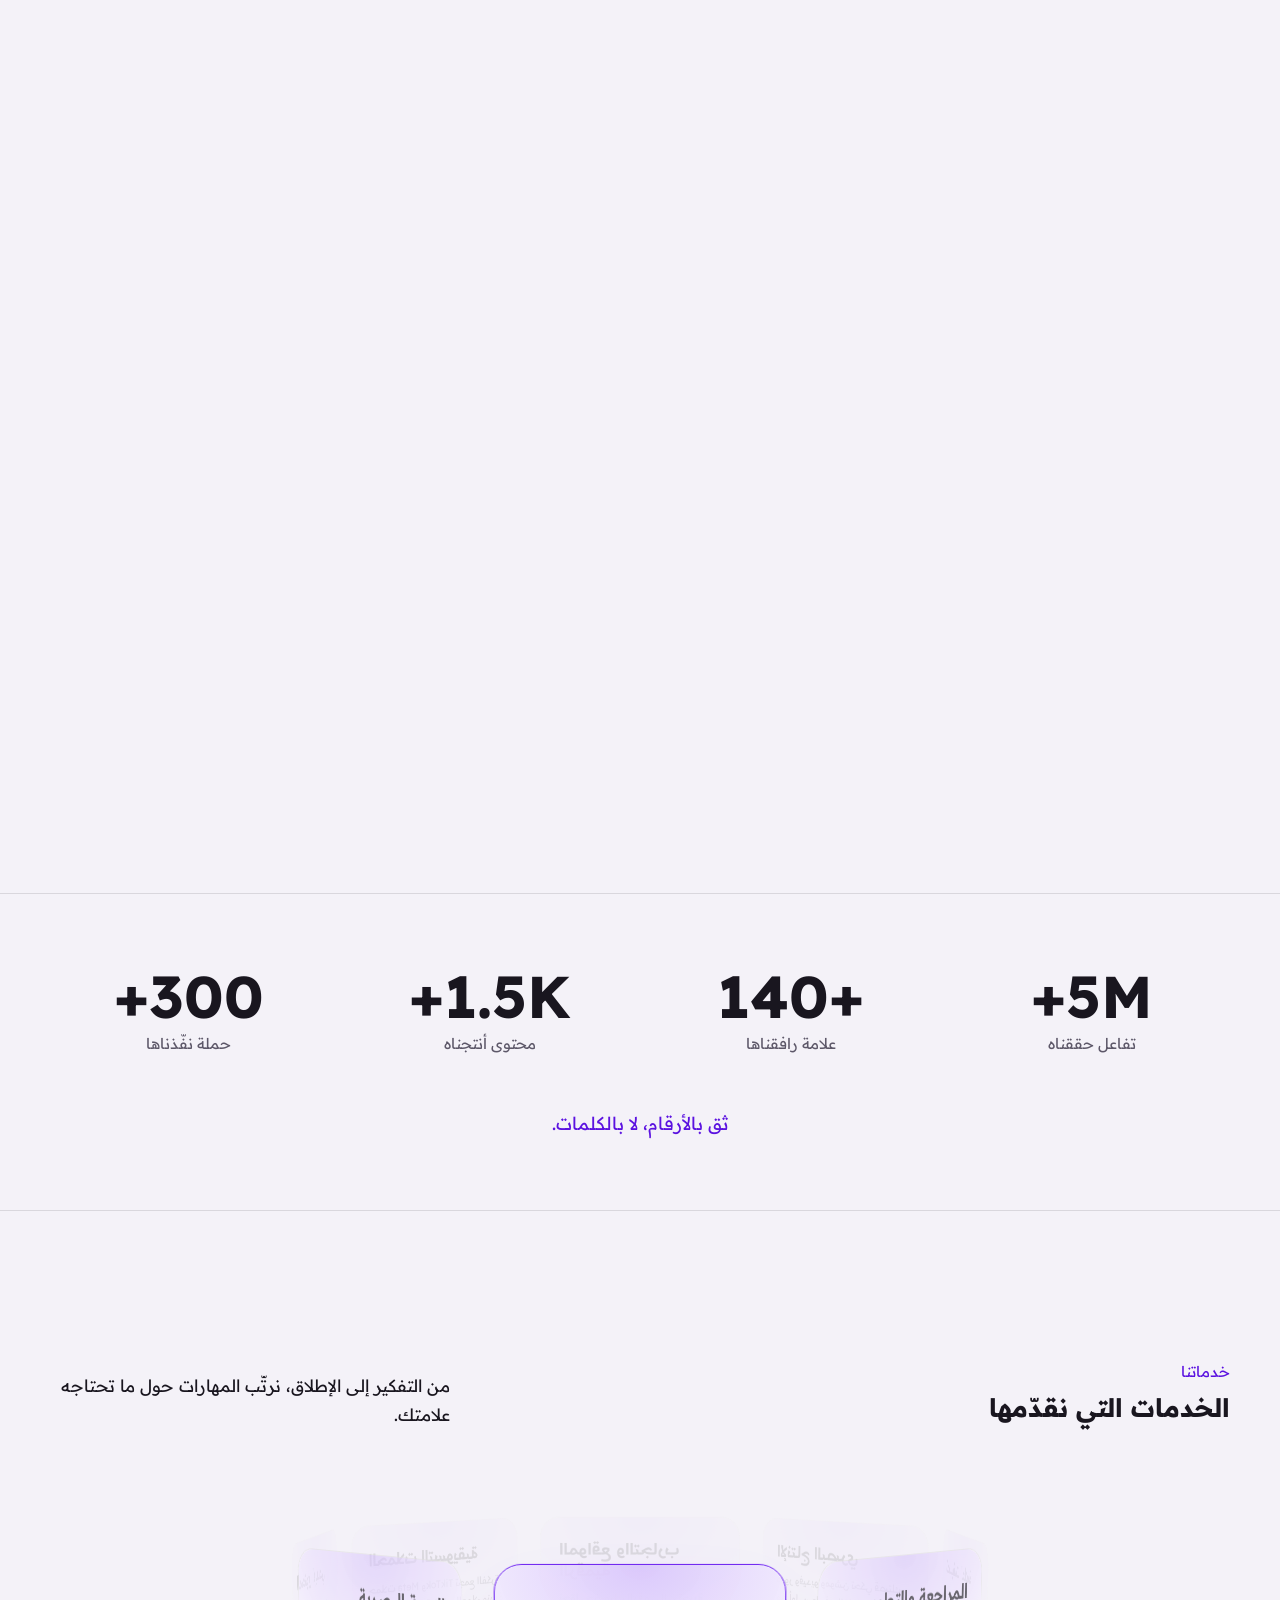
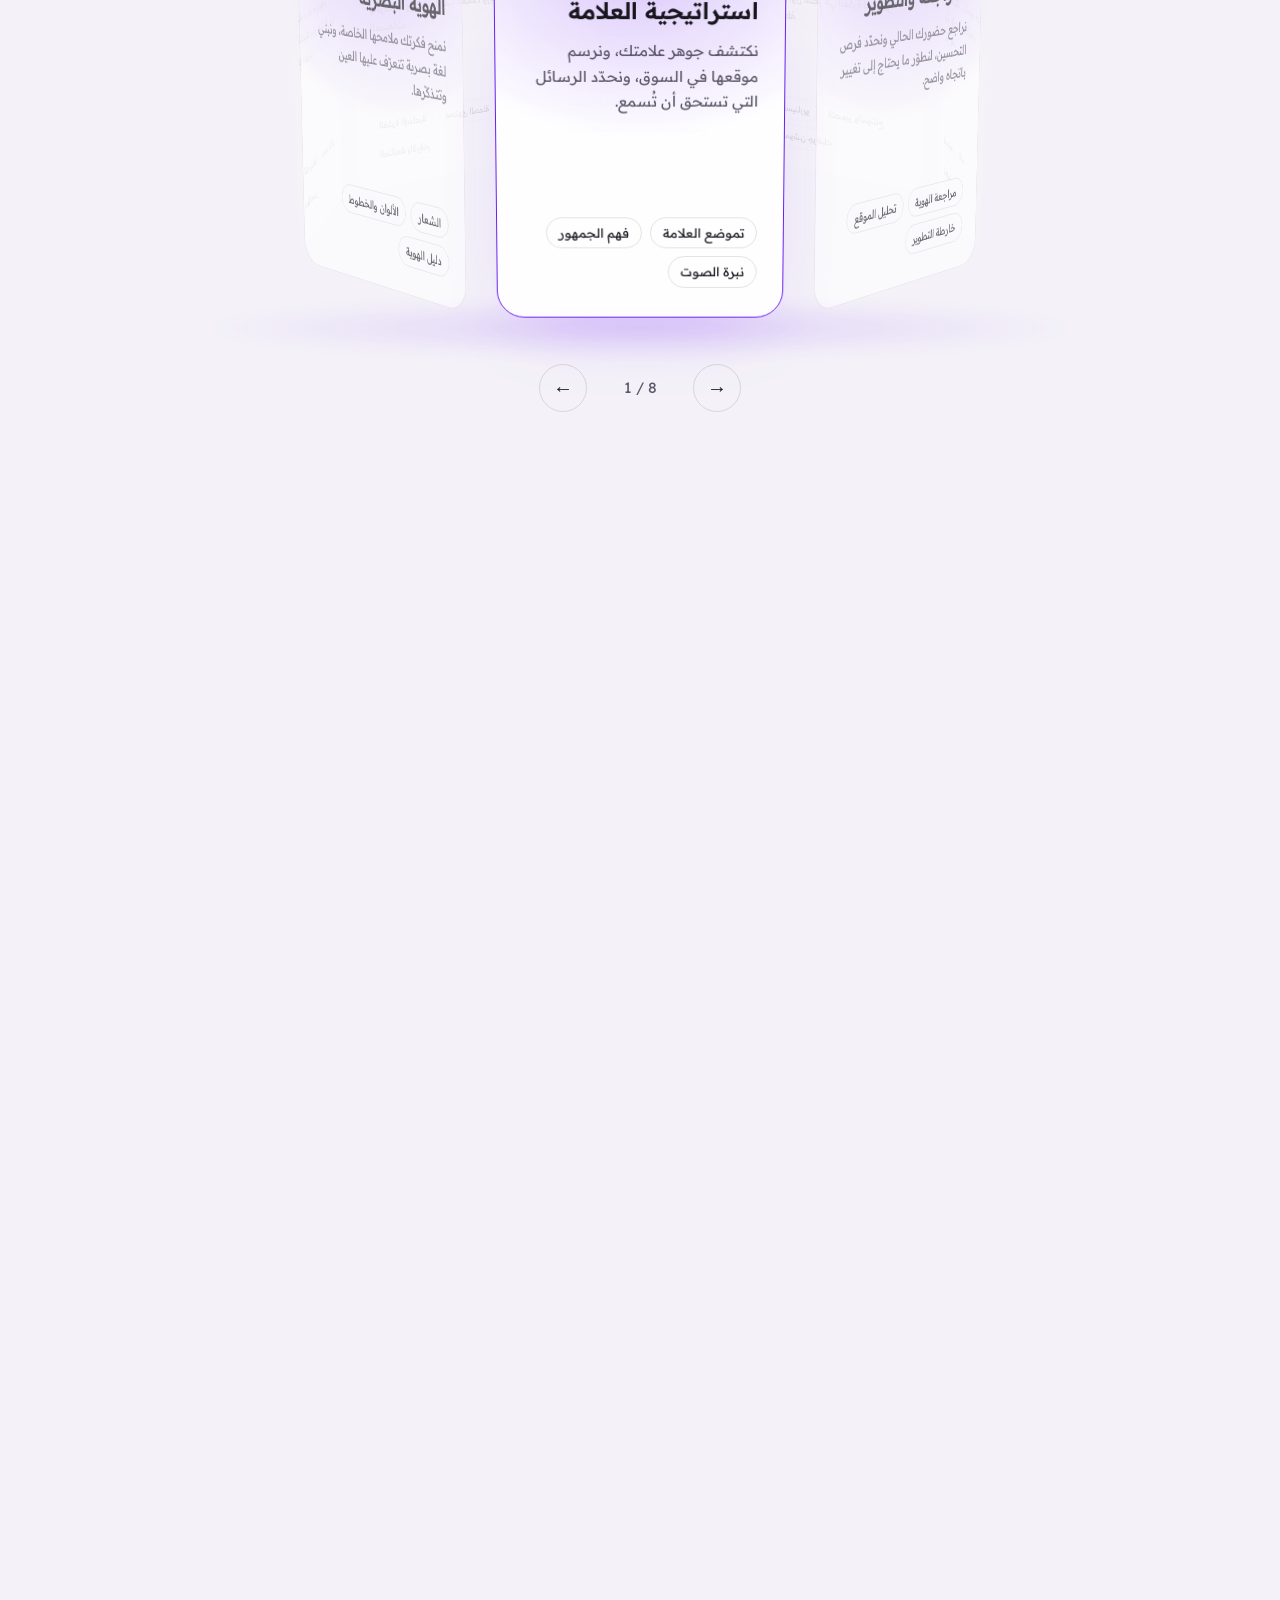
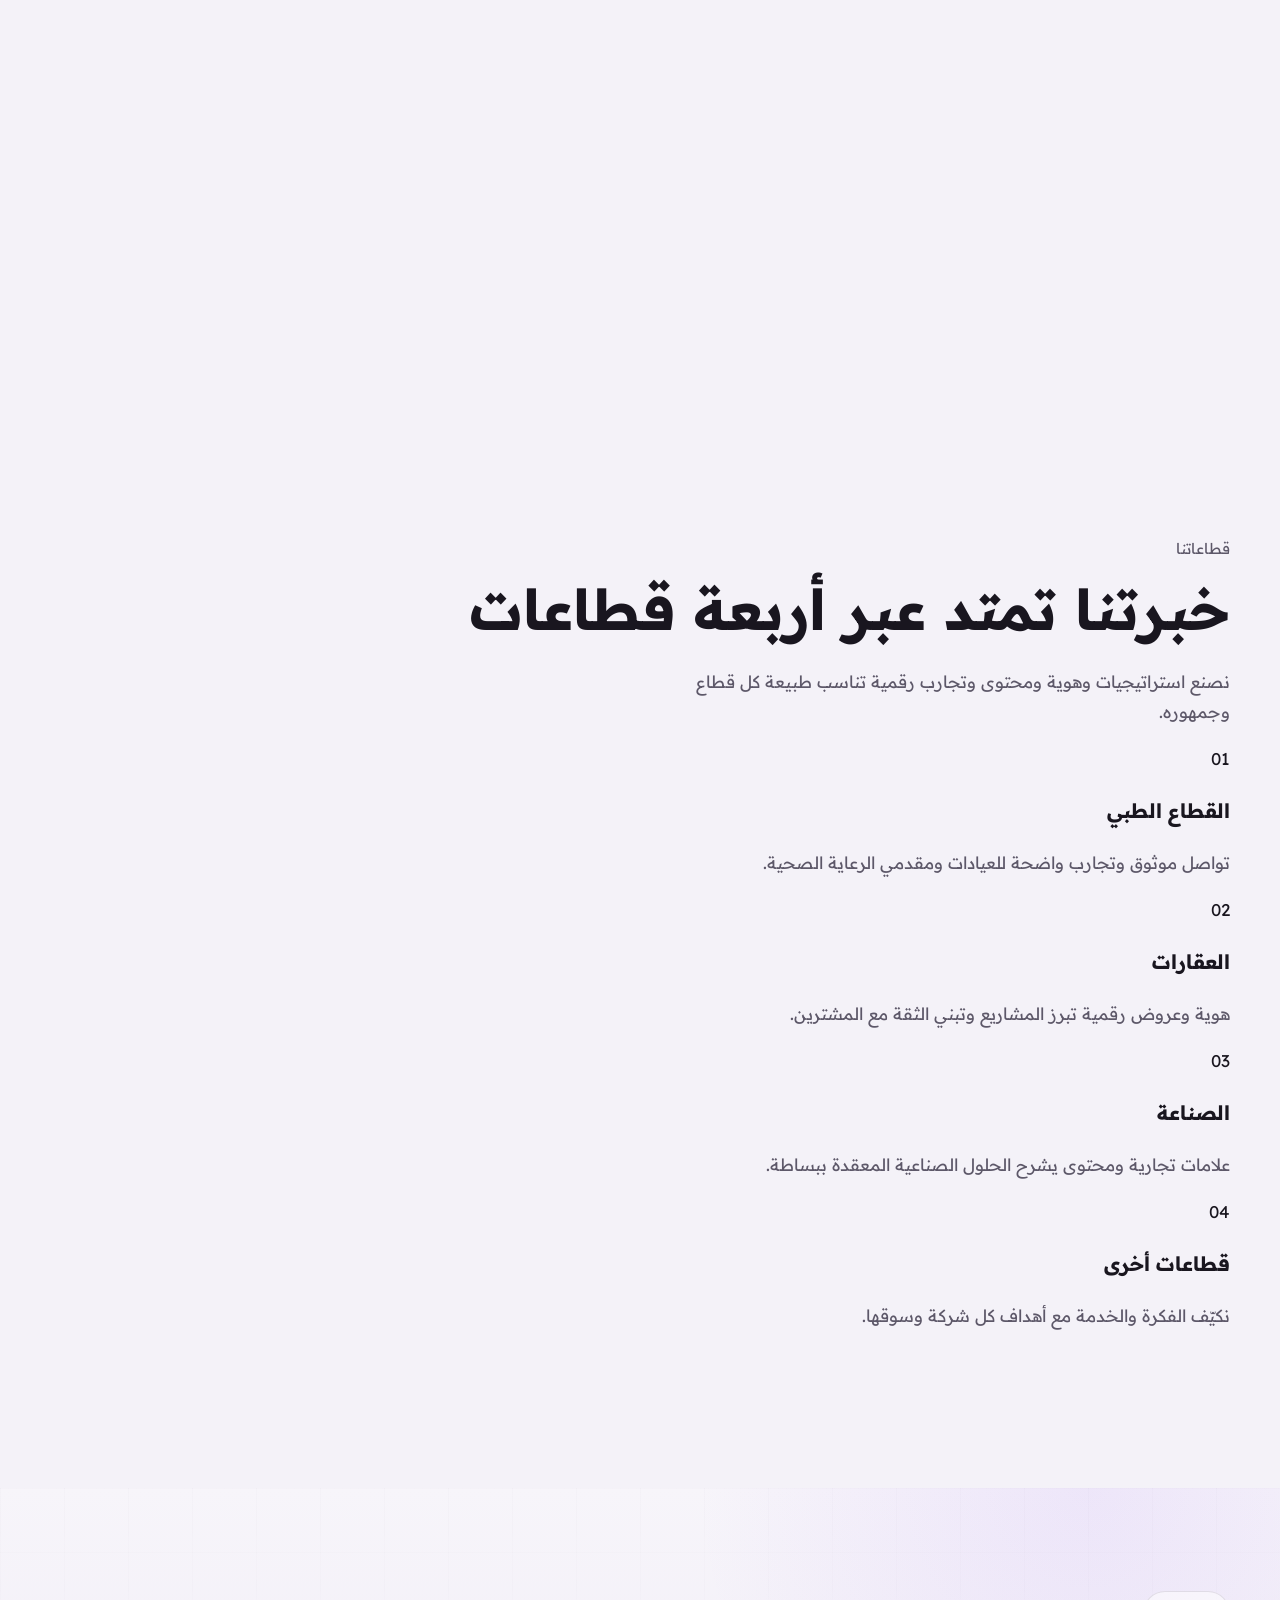
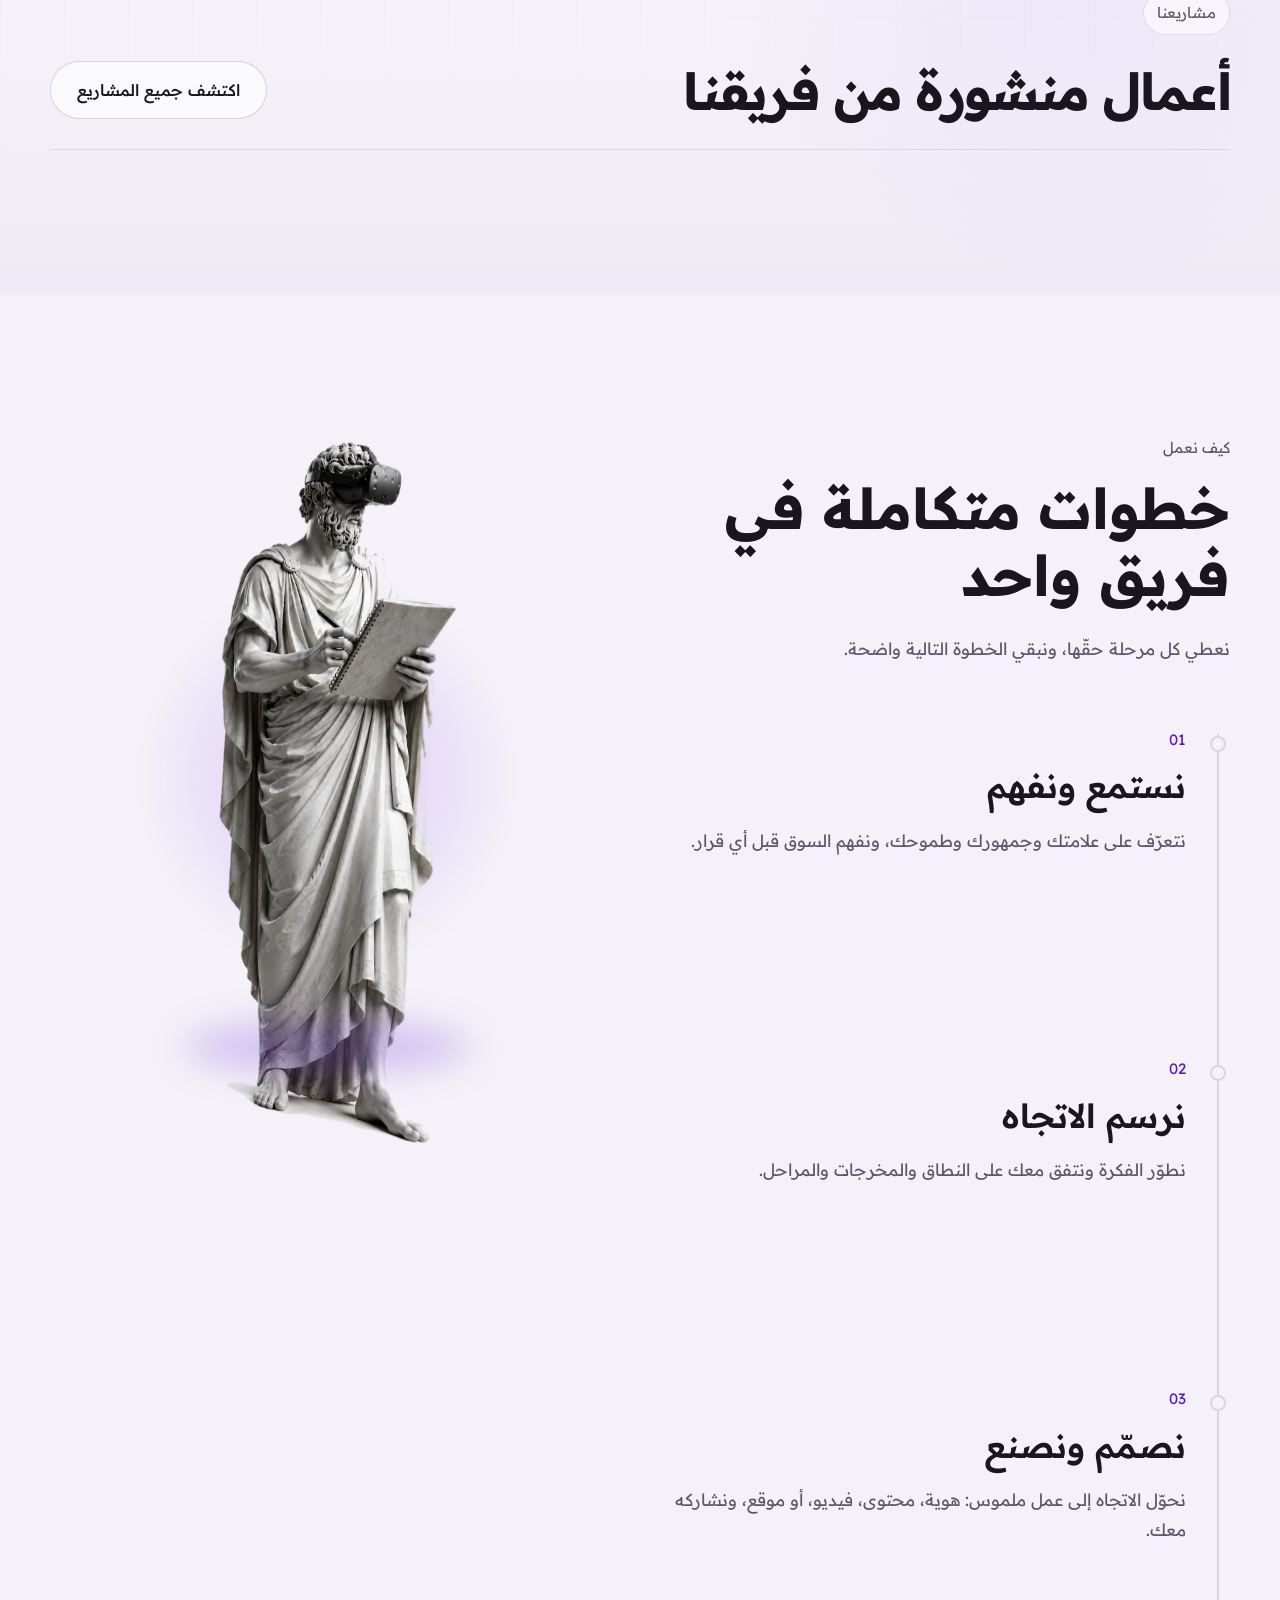
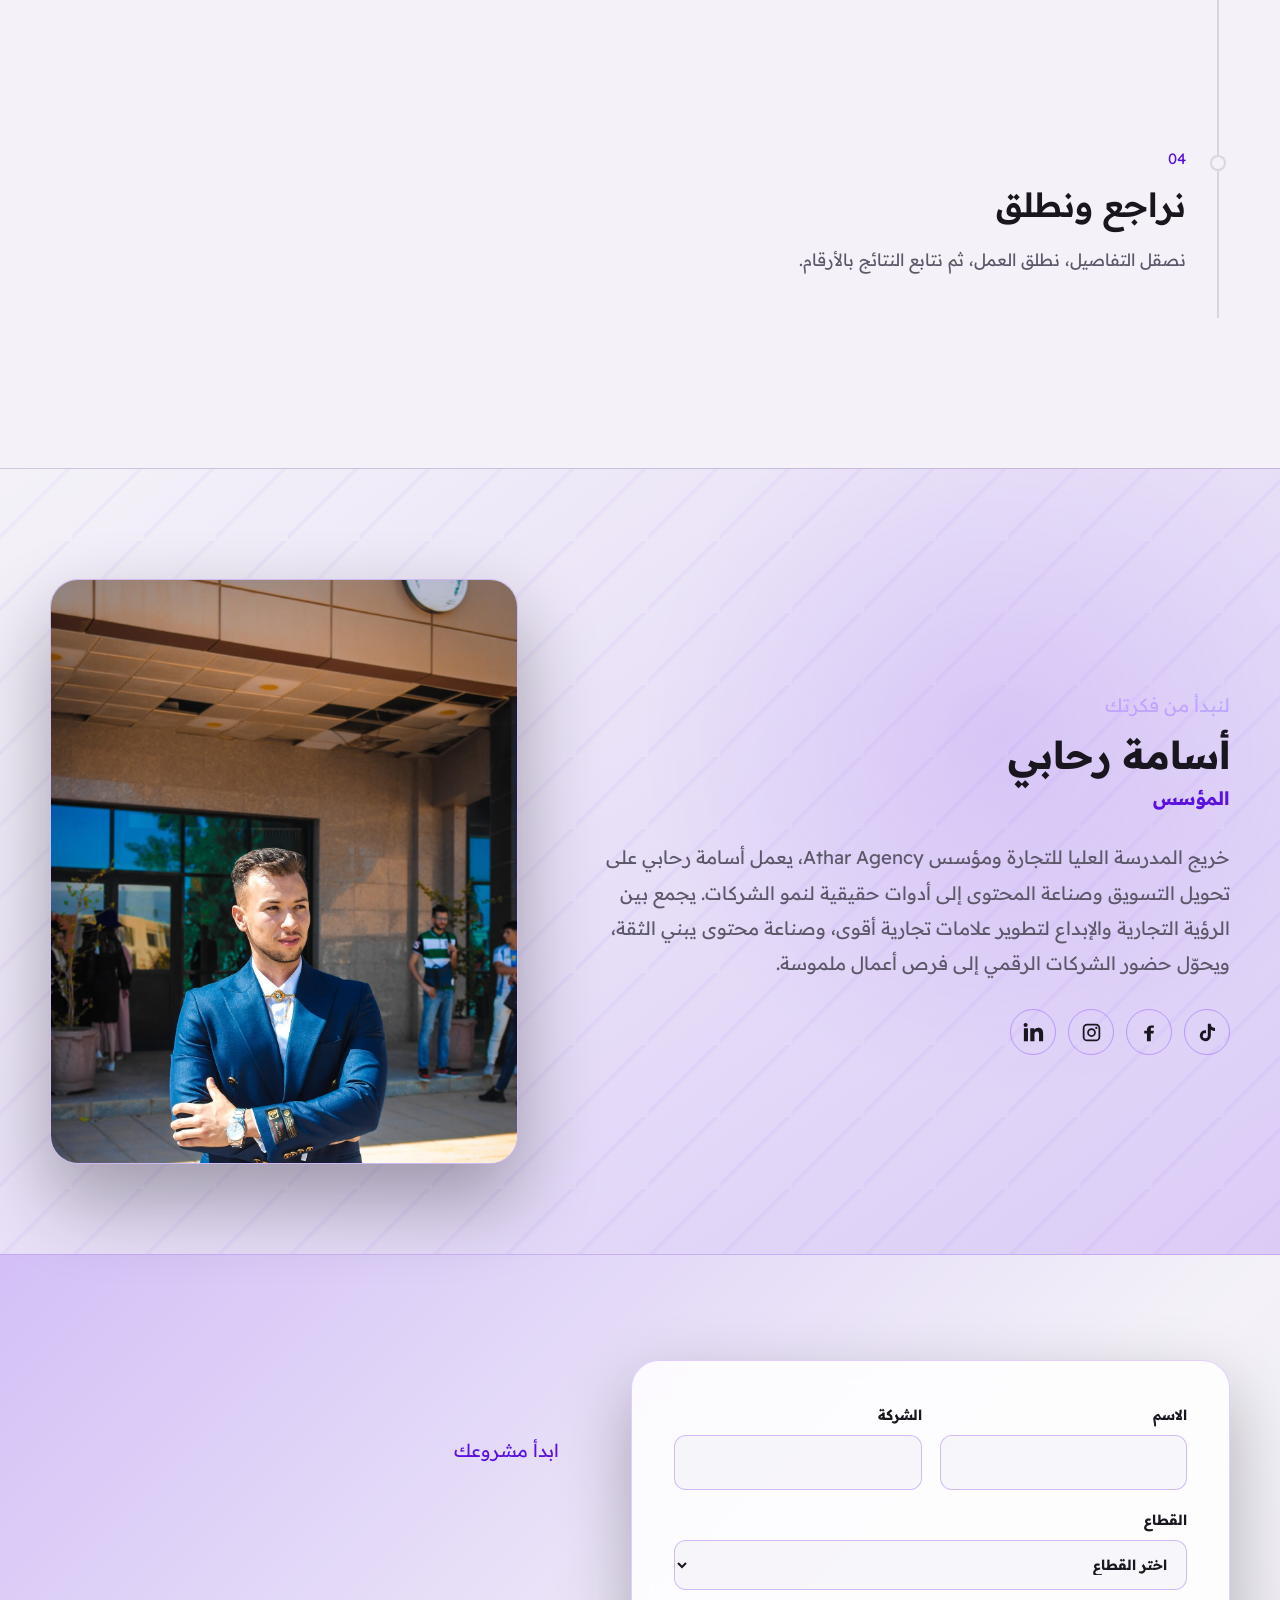
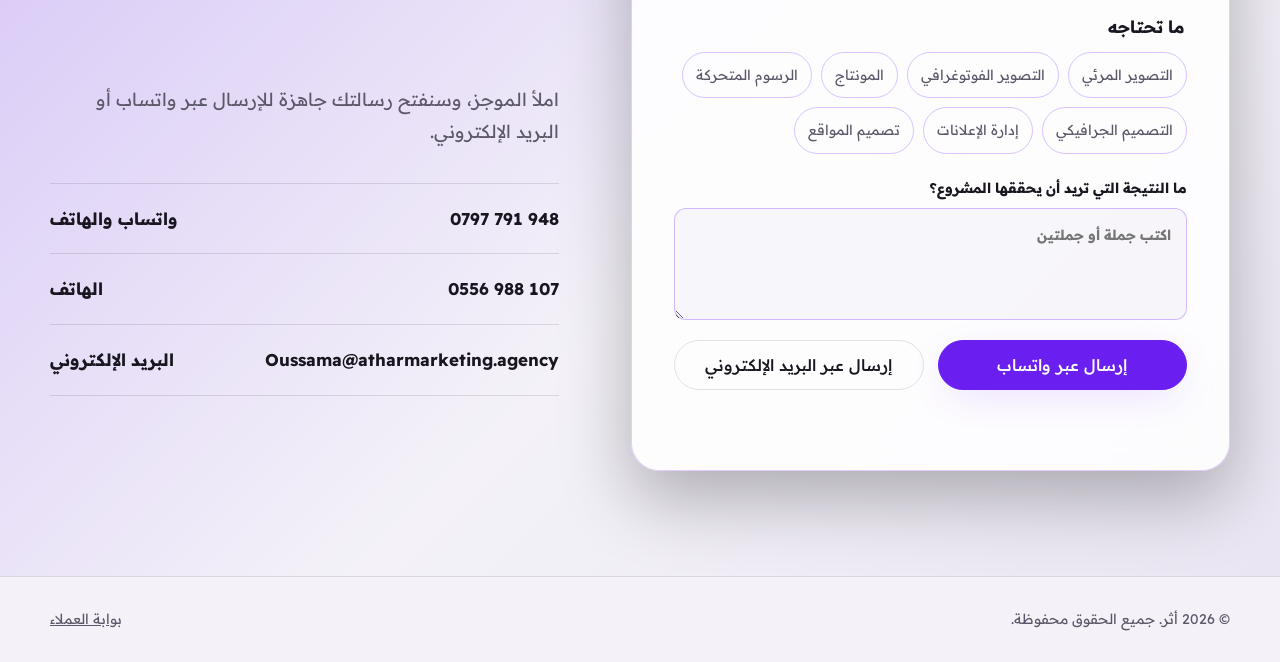
==== commit 6a4f123e: "Publish Supabase workspace branding and Drive settings" ====
--- a/index.html
+++ b/index.html
@@ -1,422 +1,422 @@
-<!doctype html>
-<html lang="ar" dir="rtl">
-<head>
-<meta charset="utf-8">
-<meta name="viewport" content="width=device-width, initial-scale=1, viewport-fit=cover">
-<meta name="theme-color" content="#17151d">
-<script>try{const t=localStorage.getItem('athar.public.theme');if(t==='light'||t==='dark')document.documentElement.dataset.theme=t}catch{}</script>
-<title>أثر — وكالة تسويق وإبداع</title>
-<meta name="description" content="أثر وكالة تسويق وإبداع في الجزائر: استراتيجية، هوية بصرية، محتوى، حملات، مواقع وإنتاج بصري.">
-<link rel="preconnect" href="https://fonts.googleapis.com">
-<link rel="preconnect" href="https://fonts.gstatic.com" crossorigin>
-<link href="https://fonts.googleapis.com/css2?family=Readex+Pro:wght@300;400;500;600;700&display=swap" rel="stylesheet">
-<style>
-:root{
-  --bg:#171719; --bg-2:#1E1D23; --ink:#EDEBE6; --muted:#A29FAC; --violet:#7B2FFF; --violet-ink:#B99BFF;
-  --lilac:#C9B3FF; --line:rgba(237,235,230,.12); --panel:rgba(30,29,36,.86); --glow:rgba(123,47,255,.42);
-  --logo-filter:brightness(0) invert(1);
-  --radius-l:28px; --radius-s:999px;
-  color-scheme:dark;
-  box-sizing:border-box;
-  padding-top:env(safe-area-inset-top,0px);
-  padding-bottom:env(safe-area-inset-bottom,0px);
-}
-@media (prefers-color-scheme: light){
-  :root:not([data-theme="dark"]){
-    --bg:#F4F2F8; --bg-2:#E9E5F2; --ink:#19161F; --muted:#5D5869; --violet:#6A1FF0; --violet-ink:#5B12E0;
-    --lilac:#7B2FFF; --line:rgba(25,22,31,.12); --panel:rgba(255,255,255,.9); --glow:rgba(123,47,255,.22);
-    --logo-filter:none; color-scheme:light;
-  }
-}
-:root[data-theme="light"]{
-  --bg:#F4F2F8; --bg-2:#E9E5F2; --ink:#19161F; --muted:#5D5869; --violet:#6A1FF0; --violet-ink:#5B12E0;
-  --lilac:#7B2FFF; --line:rgba(25,22,31,.12); --panel:rgba(255,255,255,.9); --glow:rgba(123,47,255,.22);
-  --logo-filter:none; color-scheme:light;
-}
-:root[data-theme="dark"]{
-  --bg:#171719; --bg-2:#1E1D23; --ink:#EDEBE6; --muted:#A29FAC; --violet:#7B2FFF; --violet-ink:#B99BFF;
-  --lilac:#C9B3FF; --line:rgba(237,235,230,.12); --panel:rgba(30,29,36,.86); --glow:rgba(123,47,255,.42);
-  --logo-filter:brightness(0) invert(1); color-scheme:dark;
-}
-html{scroll-padding-top:env(safe-area-inset-top,0px);background:var(--bg);overflow-x:clip}
-*,*::before,*::after{box-sizing:inherit}
-body{margin:0;background:var(--bg);color:var(--ink);font-family:"Readex Pro","Segoe UI",Tahoma,"Noto Sans Arabic",sans-serif;
-  font-size:17px;line-height:1.75;-webkit-font-smoothing:antialiased;overflow-x:clip}
-img{max-width:100%;display:block}
-a{color:inherit}
-:focus-visible{outline:2px solid var(--lilac);outline-offset:4px;border-radius:8px}
-.wrap{width:min(1180px,100% - 48px);margin-inline:auto}
-.btn{display:inline-flex;align-items:center;gap:10px;padding:14px 26px;border-radius:var(--radius-s);font-weight:500;
-  text-decoration:none;font-size:16px;transition:transform .25s ease, background .25s ease, border-color .25s ease;border:1px solid transparent;cursor:pointer;font-family:inherit}
-.btn-main{background:var(--violet);color:#fff;box-shadow:0 10px 40px -12px var(--glow)}
-.btn-main:hover{transform:translateY(-2px)}
-.btn-ghost{border-color:var(--line);color:var(--ink);background:transparent}
-.btn-ghost:hover{border-color:var(--lilac)}
-
-/* NAV */
-.nav{position:fixed;top:0;inset-inline:0;z-index:50;padding-top:env(safe-area-inset-top,0px);transition:background .3s ease, border-color .3s ease;border-bottom:1px solid transparent}
-.nav.solid{background:color-mix(in srgb,var(--bg) 82%,transparent);backdrop-filter:blur(14px);-webkit-backdrop-filter:blur(14px);border-color:var(--line)}
-.nav .wrap{display:flex;align-items:center;justify-content:space-between;height:76px;gap:24px}
-.nav-logo img{height:44px;width:auto;filter:var(--logo-filter)}
-.nav-links{display:flex;gap:30px;font-size:15px}
-.nav-links a{text-decoration:none;color:var(--muted);transition:color .2s}
-.nav-links a:hover{color:var(--ink)}
-.nav .btn{padding:10px 20px;font-size:14px}
-
-/* HERO */
-.hero{position:relative;height:100vh;height:100svh;min-height:620px;overflow:hidden}
-#gl{position:absolute;inset:0;width:100%;height:100%;display:block}
-.hero-fallback{display:none;position:absolute;inset-inline-end:8%;top:50%;transform:translateY(-50%);width:min(38vw,460px);filter:var(--logo-filter);opacity:.9}
-.no-webgl .hero-fallback{display:block}
-.hero .wrap{position:relative;height:100%;display:grid;grid-template-columns:1fr 1fr;align-items:center;pointer-events:none}
-.hero-text{pointer-events:auto;max-width:540px}
-.hero-kicker{color:var(--violet-ink);font-size:15px;margin:0 0 18px}
-.hero h1{font-size:clamp(46px,6.4vw,92px);line-height:1.12;margin:0 0 26px;font-weight:700;letter-spacing:0}
-.hero h1 .line{display:block;perspective:700px}
-.hero h1 .w{display:inline-block;transform-origin:50% 100%}
-.hero p.lead{font-size:clamp(16px,1.5vw,19px);color:var(--muted);margin:0 0 34px;max-width:46ch}
-.hero-ctas{display:flex;gap:14px;flex-wrap:wrap}
-.scroll-hint{position:absolute;bottom:28px;inset-inline-start:50%;transform:translateX(50%);display:flex;flex-direction:column;align-items:center;gap:10px;font-size:13px;color:var(--muted);pointer-events:none}
-.scroll-hint i{width:1px;height:46px;background:linear-gradient(var(--lilac),transparent);transform-origin:top;animation:drip 2.2s ease-in-out infinite}
-@keyframes drip{0%{transform:scaleY(0);opacity:1}60%{transform:scaleY(1);opacity:1}100%{transform:scaleY(1);opacity:0}}
-
-/* SECTION BASE */
-section{position:relative}
-.sec{padding:140px 0}
-.sec-label{color:var(--violet-ink);font-size:15px;margin:0 0 14px}
-.sec h2{font-size:clamp(34px,4.4vw,60px);line-height:1.2;margin:0 0 24px;font-weight:700}
-.sec p{color:var(--muted);max-width:56ch}
-
-/* ABOUT with floating statue */
-.about .wrap{display:grid;grid-template-columns:1fr;gap:54px;align-items:center}.about .wrap>div:first-child{width:min(100%,900px);margin-inline:auto;text-align:center}.about-points{text-align:start}
-.statue-stage{position:relative;width:min(100%,980px);margin-inline:auto;aspect-ratio:1/0.82;perspective:1100px}
-.statue-tilt{position:absolute;inset:0;transform-style:preserve-3d;will-change:transform}
-.statue-glow{position:absolute;inset:12% 14%;border-radius:50%;background:radial-gradient(closest-side,var(--glow),transparent);filter:blur(10px);transform:translateZ(-120px)}
-.statue-float{position:absolute;inset:0;display:flex;align-items:center;justify-content:center;transform-style:preserve-3d;animation:float 7s ease-in-out infinite}
-.statue-float img{width:100%;transform:translateZ(40px)}
-.statue-shadow{position:absolute;left:22%;right:22%;bottom:4%;height:34px;border-radius:50%;background:radial-gradient(closest-side,rgba(0,0,0,.35),transparent);transform:rotateX(80deg) translateZ(-40px);animation:shadow 7s ease-in-out infinite}
-@keyframes shadow{0%,100%{opacity:.9;transform:rotateX(80deg) scale(1)}50%{opacity:.5;transform:rotateX(80deg) scale(.82)}}
-@keyframes float{0%,100%{transform:translateY(-10px) rotateZ(-1.5deg)}50%{transform:translateY(14px) rotateZ(1.5deg)}}
-.orbit{position:absolute;left:50%;top:50%;border:1px solid color-mix(in srgb,var(--lilac) 55%,transparent);border-radius:50%;transform-style:preserve-3d}
-.orbit.o1{width:96%;aspect-ratio:1;margin:-48% 0 0 -48%;animation:spin1 16s linear infinite}
-.orbit.o2{width:74%;aspect-ratio:1;margin:-37% 0 0 -37%;border-style:dashed;opacity:.6;animation:spin2 24s linear infinite}
-.orbit::after{content:"";position:absolute;width:12px;height:12px;border-radius:50%;background:var(--violet);box-shadow:0 0 18px 4px var(--glow);top:-6px;left:calc(50% - 6px)}
-@keyframes spin1{from{transform:rotateX(74deg) rotateY(8deg) rotateZ(0)}to{transform:rotateX(74deg) rotateY(8deg) rotateZ(360deg)}}
-@keyframes spin2{from{transform:rotateX(68deg) rotateY(-14deg) rotateZ(360deg)}to{transform:rotateX(68deg) rotateY(-14deg) rotateZ(0)}}
-.about-points{list-style:none;padding:0;margin:36px 0 0;display:grid;gap:22px}
-.about-points li{padding-inline-start:22px;border-inline-start:2px solid var(--violet)}
-.about-points b{display:block;font-weight:600;color:var(--ink);font-size:18px}
-.about-points span{color:var(--muted);font-size:16px}
-
-/* STATS */
-.stats{border-block:1px solid var(--line);padding:70px 0}
-.stats .wrap{display:grid;grid-template-columns:repeat(4,1fr);gap:24px;text-align:center}
-.stat strong{display:block;font-size:clamp(38px,4.6vw,64px);font-weight:700;line-height:1.1;direction:ltr;color:var(--ink)}
-.stat span{color:var(--muted);font-size:15px}
-.stats-quote{grid-column:1/-1;margin:26px 0 0;color:var(--violet-ink);font-size:18px}
-
-/* SERVICES 3D RING */
-.services{min-height:100vh;min-height:100svh;display:flex;flex-direction:column;justify-content:center;padding:110px 0 60px;overflow:hidden}
-.services-head{display:flex;justify-content:space-between;align-items:flex-end;gap:30px;margin-bottom:10px}
-.services-head h2{margin:0}
-.services-head p{margin:0;max-width:40ch}
-.ring-stage{position:relative;height:min(470px,58vh);perspective:1600px;perspective-origin:50% 35%;margin-top:20px;touch-action:pan-y}
-.ring{position:absolute;left:50%;top:50%;width:0;height:0;transform-style:preserve-3d;will-change:transform}
-.card{position:absolute;width:var(--cw);height:var(--ch);left:calc(var(--cw) / -2);top:calc(var(--ch) / -2);
-  border-radius:var(--radius-l);border:1px solid var(--line);background:var(--panel);padding:30px 26px;
-  display:flex;flex-direction:column;transition:border-color .3s, box-shadow .3s;}
-.card::before{content:"";position:absolute;inset:0;border-radius:inherit;background:radial-gradient(120% 70% at 50% 0%,color-mix(in srgb,var(--violet) 24%,transparent),transparent 70%);pointer-events:none}
-.card.active{border-color:var(--violet);box-shadow:0 30px 80px -30px var(--glow)}
-.card h3{font-size:23px;margin:0 0 12px;font-weight:600;line-height:1.35;position:relative}
-.card p{font-size:15px;color:var(--muted);margin:0;line-height:1.7;position:relative}
-.card ul{list-style:none;margin:auto 0 0;padding:0;display:flex;flex-wrap:wrap;gap:8px;position:relative}
-.card li{font-size:13px;border:1px solid var(--line);border-radius:var(--radius-s);padding:4px 12px;color:var(--ink)}
-.ring-floor{position:absolute;left:50%;bottom:-6%;width:70%;height:60px;transform:translateX(-50%);border-radius:50%;background:radial-gradient(closest-side,var(--glow),transparent);filter:blur(8px);opacity:.8}
-.ring-ctrl{display:flex;justify-content:center;align-items:center;gap:18px;margin-top:34px}
-.ring-ctrl button{width:48px;height:48px;border-radius:50%;border:1px solid var(--line);background:transparent;color:var(--ink);font-size:20px;cursor:pointer;transition:border-color .2s}
-.ring-ctrl button:hover{border-color:var(--lilac)}
-.ring-count{min-width:70px;text-align:center;color:var(--muted);direction:ltr;font-size:15px}
-
-/* PROCESS */
-.process .wrap{display:grid;grid-template-columns:1fr 1fr;gap:70px}
-.process-visual{position:sticky;top:12vh;height:76vh;perspective:1000px;display:flex;align-items:center;justify-content:center}
-.process-visual img{position:relative;height:100%;width:auto;max-width:100%;object-fit:contain;will-change:transform}
-.process-visual img{animation:processFloat 5.5s ease-in-out infinite}
-.process-visual::after{content:"";position:absolute;width:52%;height:7%;bottom:7%;border-radius:50%;background:rgba(89,25,211,.24);filter:blur(18px);animation:processShadow 5.5s ease-in-out infinite}
-@keyframes processFloat{0%,100%{translate:0 0}50%{translate:0 -24px}}@keyframes processShadow{0%,100%{scale:1;opacity:.5}50%{scale:.78;opacity:.24}}
-.process-visual::before{content:"";position:absolute;width:70%;aspect-ratio:1;border-radius:50%;background:radial-gradient(closest-side,var(--glow),transparent);filter:blur(10px)}
-.steps{position:relative;list-style:none;margin:60px 0 0;padding:0 0 0;padding-inline-start:44px}
-.steps::before,.steps .fill{content:"";position:absolute;inset-inline-start:11px;top:10px;bottom:10px;width:2px;background:var(--line)}
-.steps .fill{background:var(--violet);transform-origin:top;transform:scaleY(0)}
-.step{position:relative;padding:0 0 22vh;opacity:.35;transition:opacity .4s}
-.step:last-child{padding-bottom:6vh}
-.step.on{opacity:1}
-.step::before{content:"";position:absolute;inset-inline-start:-40px;top:12px;width:16px;height:16px;border-radius:50%;background:var(--bg);border:2px solid var(--line);transition:border-color .4s, background .4s}
-.step.on::before{border-color:var(--violet);background:var(--violet)}
-.step-n{color:var(--violet-ink);font-size:15px;direction:ltr;display:inline-block}
-.step h3{font-size:clamp(26px,2.6vw,36px);margin:4px 0 10px;font-weight:600}
-.step p{margin:0}
-
-/* CONTACT */
-.contact{padding:0;text-align:initial;overflow:hidden;background:var(--bg);color:var(--ink)}
-.contact-intro{padding:110px 0 90px;background:linear-gradient(145deg,var(--bg) 0%,color-mix(in srgb,var(--bg) 82%,var(--violet)) 100%);position:relative;isolation:isolate;border-top:1px solid var(--line)}
-.contact-intro::before{content:"";position:absolute;inset:0;opacity:.55;z-index:-1;background-image:radial-gradient(circle at 78% 34%,color-mix(in srgb,var(--violet) 22%,transparent),transparent 32%),linear-gradient(135deg,transparent 45%,color-mix(in srgb,var(--lilac) 8%,transparent) 46% 49%,transparent 50%);background-size:auto,72px 72px}
-.contact-intro-grid{display:grid;grid-template-columns:minmax(0,1.15fr) minmax(300px,.85fr);gap:80px;align-items:center}
-.contact-intro-copy{text-align:start}.contact-intro .sec-label{color:#bda6ff}
-.contact-intro h2{font-size:clamp(42px,5vw,78px);max-width:10ch;margin:14px 0 26px;color:#fff}
-.contact-intro p{margin:0;max-width:62ch;color:var(--muted);font-size:clamp(17px,1.45vw,21px);line-height:1.9}
-.contact-profile-name{font-size:clamp(30px,3vw,48px)!important;line-height:1.15!important;margin:10px 0 4px!important;color:var(--ink)!important;font-weight:700}.contact-profile-role{color:var(--violet-ink)!important;font-weight:700;margin:0 0 24px!important}.contact-socials{display:flex;gap:12px;margin-top:28px}.contact-socials a{width:46px;height:46px;border:1px solid color-mix(in srgb,var(--lilac) 36%,transparent);border-radius:50%;display:grid;place-items:center;color:var(--ink);text-decoration:none;transition:transform .2s,background .2s,border-color .2s}.contact-socials a:hover{transform:translateY(-4px);background:var(--violet);border-color:var(--violet);color:#fff}.contact-socials svg{display:block;width:21px;height:21px;fill:currentColor}.trusted-client-marquee{direction:ltr}
-.contact-portrait{aspect-ratio:4/5;max-height:620px;border:1px solid color-mix(in srgb,var(--lilac) 24%,transparent);border-radius:var(--radius-l);background:radial-gradient(circle at 50% 35%,color-mix(in srgb,var(--violet) 46%,transparent),transparent 43%),var(--bg-2);display:grid;place-items:center;overflow:hidden;box-shadow:0 36px 80px rgba(0,0,0,.32)}
-.contact-portrait img{width:100%;height:100%;object-fit:cover;object-position:center 34%;filter:none}
-.contact-project{background:linear-gradient(135deg,color-mix(in srgb,var(--bg) 76%,var(--violet)) 0%,var(--bg) 58%,var(--bg-2) 100%);padding:105px 0;border-top:1px solid color-mix(in srgb,var(--violet) 30%,transparent)}.contact-project-grid{display:grid;grid-template-columns:minmax(0,1fr) minmax(0,.85fr);gap:72px;align-items:center}
-.contact-project-copy{order:2;text-align:start}.contact-project-copy .sec-label{color:var(--violet-ink)}
-.contact-project-copy h2{font-size:clamp(48px,6vw,90px);line-height:1.03;max-width:8ch;margin:12px 0 24px;color:#fff}
-.contact-project-copy>p{margin:0 0 34px;color:var(--muted);font-size:18px;line-height:1.8}
-.contact-lines{border-top:1px solid var(--line);display:grid;color:var(--ink)}
-.contact-lines a{padding:20px 0;border-bottom:1px solid var(--line);text-decoration:none;direction:ltr;display:flex;justify-content:space-between;gap:18px;font-weight:700}
-.contact-lines a span{min-width:0;overflow-wrap:anywhere}
-.contact-lines a:hover{color:var(--violet-ink);background:color-mix(in srgb,var(--violet) 8%,transparent)}
-.contact-brief{order:1;background:color-mix(in srgb,var(--panel) 94%,transparent);padding:42px;color:var(--ink);border:1px solid color-mix(in srgb,var(--lilac) 22%,transparent);border-radius:var(--radius-l);box-shadow:0 28px 70px rgba(0,0,0,.28);backdrop-filter:blur(12px);scroll-margin-top:96px}
-.contact-brief-grid{display:grid;grid-template-columns:1fr 1fr;gap:18px}.contact-field{display:grid;gap:8px;font-weight:700;font-size:14px}.contact-field--wide{grid-column:1/-1}
-.contact-field input,.contact-field select,.contact-field textarea{width:100%;border:1px solid color-mix(in srgb,var(--lilac) 30%,transparent);background:color-mix(in srgb,var(--bg) 68%,transparent);color:var(--ink);padding:14px 15px;font:inherit;border-radius:12px;outline:none}
-.contact-field select option{color:#111}.contact-field textarea{min-height:112px;resize:vertical}
-.contact-field input:focus,.contact-field select:focus,.contact-field textarea:focus{border-color:#bda6ff;box-shadow:0 0 0 3px rgba(189,166,255,.15)}
-.contact-services{border:0;padding:0;margin:22px 0;display:flex;flex-wrap:wrap;gap:9px}.contact-services legend{width:100%;font-weight:700;margin-bottom:10px}
-.contact-chip input{position:absolute;opacity:0;pointer-events:none}.contact-chip span{display:block;border:1px solid color-mix(in srgb,var(--lilac) 28%,transparent);border-radius:999px;padding:10px 13px;cursor:pointer;color:var(--muted);font-size:14px;transition:background .2s,border-color .2s,color .2s}.contact-chip input:checked+span{background:var(--violet);color:#fff;border-color:var(--violet)}
-.contact-submit{display:flex;gap:14px;margin-top:20px}.contact-submit .btn{flex:1;text-align:center;justify-content:center}.contact-submit .btn-main{background:var(--violet);color:#fff;border-color:var(--violet)}.contact-submit .btn-ghost{color:var(--ink);border-color:var(--line)}
-.contact-form-status{min-height:24px;margin:14px 0 0!important;color:#c9d7e2!important;font-size:14px!important}.contact-form-status a{color:#fff;font-weight:700}
-footer{border-top:1px solid var(--line);padding:30px 0;font-size:14px;color:var(--muted)}
-footer .wrap{display:flex;justify-content:space-between;gap:20px;flex-wrap:wrap}
-
-/* Responsive */
-@media (max-width: 900px){
-  .nav-links{display:none}
-  .hero .wrap{grid-template-columns:1fr;align-items:end;padding-bottom:110px}
-  .hero-text{max-width:none}
-  .hero h1{font-size:clamp(40px,11vw,64px);margin-bottom:16px}
-  .hero p.lead{margin-bottom:24px}
-  .hero-fallback{inset-inline-end:50%;transform:translateX(50%);top:16%;width:70vw}
-  .sec{padding:100px 0}
-  .about .wrap,.process .wrap{grid-template-columns:1fr;gap:30px}
-  .statue-stage{order:-1}
-  .stats .wrap{grid-template-columns:repeat(2,1fr);gap:34px 18px}
-  .services{padding:92px 0 24px}
-  .services-head{flex-direction:column;align-items:flex-start;gap:8px}
-  .services-head p{font-size:15px}
-  .ring-stage{height:340px;margin-top:6px}
-  .ring-ctrl{margin-top:14px}
-  .card{padding:22px 20px}
-  .card h3{font-size:20px}
-  .card p{font-size:14px}
-  .process-visual{position:relative;top:0;height:52vh}
-  .steps{margin-top:20px}
-  .step{padding-bottom:12vh}
-  .contact{scroll-margin-top:76px}.contact-intro-grid,.contact-project-grid{grid-template-columns:1fr;gap:42px}.contact-portrait{width:min(100%,420px);margin-inline:auto;aspect-ratio:4/5}.contact-project-copy{order:1}.contact-brief{order:2}
-}
-@media (max-width: 600px){
-  .wrap{width:calc(100% - 32px)}
-  .sec{padding:82px 0}.stats{padding:54px 0}.stats .wrap{gap:28px 12px}.stat strong{font-size:38px}.stat span{font-size:13px}
-  .contact-intro{padding:76px 0 64px}.contact-project{padding:72px 0}.contact-intro-grid,.contact-project-grid{gap:32px}
-  .contact-intro-copy,.contact-project-copy{text-align:center}.contact-intro-copy>p,.contact-project-copy>p{margin-inline:auto}.contact-intro h2,.contact-project-copy h2{font-size:clamp(38px,12vw,52px);max-width:none;margin-inline:auto}.contact-socials{justify-content:center}.contact-portrait{width:min(100%,360px);aspect-ratio:4/5;border-radius:22px}
-  .contact-brief{width:100%;padding:24px 16px;border-radius:22px}.contact-brief-grid{grid-template-columns:1fr;gap:16px}.contact-field--wide{grid-column:auto}.contact-field{text-align:start}.contact-field input,.contact-field select{min-height:52px}.contact-services{display:grid;grid-template-columns:repeat(2,minmax(0,1fr));gap:10px}.contact-services legend{grid-column:1/-1;text-align:start}.contact-chip{min-width:0}.contact-chip span{height:100%;display:grid;place-items:center;padding:10px 8px;text-align:center;line-height:1.4}.contact-submit{flex-direction:column}.contact-submit .btn{width:100%;min-height:52px}
-  .contact-lines a{flex-wrap:wrap;padding:17px 0;text-align:start}.contact-lines a span:last-child{margin-inline-start:auto}
-  footer .wrap{justify-content:center;text-align:center}
-}
-@media (max-width: 360px){.contact-services{grid-template-columns:1fr}.contact-services legend{grid-column:auto}}
-@media (prefers-reduced-motion: reduce){
-  .statue-float,.statue-shadow,.orbit,.scroll-hint i,.process-visual img,.process-visual::after{animation:none}
-  .step{opacity:1}
-}
-</style>
-  <link rel="stylesheet" href="css/landing3d.css?v=20261113-1">
-<link rel="stylesheet" href="css/portfolio-showcase.css?v=20261113-1">
-</head>
-<body>
-<header class="nav" id="nav">
-  <div class="wrap">
-    <a class="nav-logo" href="#top" aria-label="أثر، العودة إلى الأعلى"><img src="[data-uri]" alt="Athar Marketing Agency"></a>
-    <button class="menu-toggle" type="button" aria-label="فتح القائمة" aria-expanded="false" aria-controls="main-navigation">☰</button>
-    <nav class="nav-links" id="main-navigation" aria-label="القائمة الرئيسية">
-      <a href="#about">من نحن</a><a href="#services">خدماتنا</a><a href="projects.html?lang=ar">مشاريعنا</a><a href="#how">كيف نعمل</a><a href="#contact">تواصل معنا</a><a href="login.html">تسجيل الدخول</a>
-    </nav>
-    <button id="theme-switch" class="theme-switch" type="button" data-light-label-ar="الوضع الفاتح" data-dark-label-ar="الوضع الداكن" data-light-label-en="Light mode" data-dark-label-en="Dark mode" aria-label="الوضع الفاتح"><span class="theme-sun" aria-hidden="true"><svg viewBox="0 0 24 24"><circle cx="12" cy="12" r="3.75"/><path d="M12 2v2M12 20v2M4.93 4.93l1.42 1.42M17.65 17.65l1.42 1.42M2 12h2M20 12h2M4.93 19.07l1.42-1.42M17.65 6.35l1.42-1.42"/></svg></span><span class="theme-moon" aria-hidden="true"><svg viewBox="0 0 24 24"><path d="M20.2 15.2A8.4 8.4 0 0 1 8.8 3.8 8.6 8.6 0 1 0 20.2 15.2Z"/></svg></span></button>
-    <a id="language-switch" class="btn btn-ghost language-switch" href="landing.html?lang=en" lang="en" hreflang="en" aria-label="Switch to English"><span>English</span></a>
-    <a class="btn btn-main" href="#contact-brief">لنصنع أثرك</a>
-  </div>
-</header>
-
-<main id="top">
-  <section class="hero" aria-label="أثر">
-    <canvas id="gl" aria-hidden="true"></canvas>
-    <img class="hero-fallback" src="[data-uri]" alt="">
-    <div class="wrap">
-      <div class="hero-text">
-        <p class="hero-kicker" data-in>وكالة تسويق وإبداع في الجزائر</p>
-        <h1 id="h1"><span class="line" data-ar="أثرٌ يُرى" data-en="Impact you can see">أثرٌ يُرى</span><span class="line" data-ar="ونجاحٌ يُروى" data-en="Success worth sharing">ونجاحٌ يُروى</span></h1>
-        <p class="lead" data-in>نصنع لعلامتك قصة تستحق أن تُحكى، وحضورًا يستحق أن يُرى. من الاستراتيجية إلى التصميم والتنفيذ، نرافق فكرتك لتترك أثرها.</p>
-        <div class="hero-ctas" data-in>
-          <a class="btn btn-main" href="#contact">لنصنع أثرك</a>
-          <a class="btn btn-ghost" href="#services">اكتشف خدماتنا</a>
-        </div>
-      </div>
-      <div class="hero-showreel" id="hero-showreel" hidden aria-label="Athar presentation video"><div id="hero-showreel-media"></div></div>
-    </div>
-    <div class="scroll-hint" aria-hidden="true"><span>مرّر للأسفل</span><i></i></div>
-  </section>
-
-  <section class="sec about" id="about">
-    <div class="wrap">
-      <div>
-        <p class="sec-label">من نحن</p>
-        <h2>حين تتحوّل الفكرة إلى حضور.</h2>
-        <p>نحن وكالة إبداعية تجمع التفكير الاستراتيجي بالتصميم والمحتوى. نبحث عن جوهر كل علامة، ثم نترجمه إلى لغة بصرية ورسائل وتجارب تعبّر عنها.</p>
-        <ul class="about-points">
-          <li><b>نفهم قبل أن نصمّم</b><span>نبدأ من قصتك وأهدافك، لنختار الاتجاه الذي يشبهك.</span></li>
-          <li><b>نبتكر ما يعبّر عنك</b><span>أفكار وهوية ومحتوى تمنح علامتك شخصيتها الخاصة.</span></li>
-          <li><b>نهتم بالصورة الكاملة</b><span>كل تفصيلة تعمل مع الأخرى، من أول لقاء إلى آخر انطباع.</span></li>
-        </ul>
-      </div>
-      <div class="statue-stage" id="statueStage" aria-hidden="true">
-        <div class="statue-tilt" id="statueTilt">
-          <div class="statue-glow"></div>
-          <div class="statue-shadow"></div>
-          <div class="orbit o2"></div>
-          <div class="statue-float"><img src="[data-uri]" alt=""></div>
-          <div class="orbit o1"></div>
-        </div>
-      </div>
-    </div>
-  </section>
-
-  <section class="stats" aria-label="أرقامنا">
-    <div class="wrap">
-      <div class="stat"><strong data-count="5" data-pre="+" data-suf="M">+5M</strong><span>تفاعل حققناه</span></div>
-      <div class="stat"><strong data-count="140" data-suf="+">140+</strong><span>علامة رافقناها</span></div>
-      <div class="stat"><strong data-count="1.5" data-pre="+" data-suf="K" data-dec="1">+1.5K</strong><span>محتوى أنتجناه</span></div>
-      <div class="stat"><strong data-count="300" data-pre="+">+300</strong><span>حملة نفّذناها</span></div>
-      <p class="stats-quote">ثق بالأرقام، لا بالكلمات.</p>
-    </div>
-  </section>
-
-  <section class="services" id="services">
-    <div class="wrap">
-      <div class="services-head">
-        <div><p class="sec-label">خدماتنا</p><h2>الخدمات التي نقدّمها</h2></div>
-        <p>من التفكير إلى الإطلاق، نرتّب المهارات حول ما تحتاجه علامتك.</p>
-      </div>
-    </div>
-    <div class="ring-stage" id="ringStage">
-      <div class="ring-floor"></div>
-      <div class="ring" id="ring" role="list"></div>
-    </div>
-    <div class="ring-ctrl">
-      <button id="prevBtn" aria-label="الخدمة السابقة">→</button>
-      <span class="ring-count" id="ringCount" aria-live="polite">1 / 8</span>
-      <button id="nextBtn" aria-label="الخدمة التالية">←</button>
-    </div>
-  </section>
-
-  <section class="sec sector-section" id="sectors" aria-labelledby="sector-title">
-    <div class="wrap">
-      <p class="sec-label" data-ar="قطاعاتنا" data-en="OUR SECTORS">قطاعاتنا</p>
-      <h2 id="sector-title" data-ar="خبرتنا تمتد عبر أربعة قطاعات" data-en="Four sectors. One creative partner.">خبرتنا تمتد عبر أربعة قطاعات</h2>
-      <p class="sector-intro" data-ar="نصنع استراتيجيات وهوية ومحتوى وتجارب رقمية تناسب طبيعة كل قطاع وجمهوره." data-en="We shape strategy, identity, content, and digital experiences around each sector and its audience.">نصنع استراتيجيات وهوية ومحتوى وتجارب رقمية تناسب طبيعة كل قطاع وجمهوره.</p>
-      <div class="sector-grid">
-        <article class="sector-card"><span class="sector-number">01</span><h3 data-ar="القطاع الطبي" data-en="Medical">القطاع الطبي</h3><p data-ar="تواصل موثوق وتجارب واضحة للعيادات ومقدمي الرعاية الصحية." data-en="Trusted communications and clear experiences for clinics and healthcare providers.">تواصل موثوق وتجارب واضحة للعيادات ومقدمي الرعاية الصحية.</p></article>
-        <article class="sector-card"><span class="sector-number">02</span><h3 data-ar="العقارات" data-en="Real estate">العقارات</h3><p data-ar="هوية وعروض رقمية تبرز المشاريع وتبني الثقة مع المشترين." data-en="Branding and digital showcases that bring developments to life and build buyer confidence.">هوية وعروض رقمية تبرز المشاريع وتبني الثقة مع المشترين.</p></article>
-        <article class="sector-card"><span class="sector-number">03</span><h3 data-ar="الصناعة" data-en="Industry">الصناعة</h3><p data-ar="علامات تجارية ومحتوى يشرح الحلول الصناعية المعقدة ببساطة." data-en="Brand systems and content that make complex industrial solutions easy to understand.">علامات تجارية ومحتوى يشرح الحلول الصناعية المعقدة ببساطة.</p></article>
-        <article class="sector-card"><span class="sector-number">04</span><h3 data-ar="قطاعات أخرى" data-en="Other sectors">قطاعات أخرى</h3><p data-ar="نكيّف الفكرة والخدمة مع أهداف كل شركة وسوقها." data-en="We tailor the idea and service to each company, market, and goal.">نكيّف الفكرة والخدمة مع أهداف كل شركة وسوقها.</p></article>
-      </div>
-    </div>
-  </section>
-
-  <section class="sec portfolio-section" aria-labelledby="home-projects-title">
-    <div class="wrap">
-      <p class="sec-label" data-ar="مشاريعنا" data-en="OUR PROJECTS">مشاريعنا</p>
-      <div class="portfolio-section-heading">
-        <h2 id="home-projects-title" data-ar="أعمال منشورة من فريقنا" data-en="Selected work from our team">أعمال منشورة من فريقنا</h2>
-        <a class="btn btn-ghost" href="projects.html" data-ar="اكتشف جميع المشاريع" data-en="Explore all projects">اكتشف جميع المشاريع</a>
-      </div>
-      <div id="portfolio-preview" class="portfolio-preview" aria-live="polite" aria-busy="true"></div>
-    </div>
-  </section>
-
-  <section class="sec process" id="how">
-    <div class="wrap">
-      <div>
-        <p class="sec-label">كيف نعمل</p>
-        <h2>خطوات متكاملة في فريق واحد</h2>
-        <p>نعطي كل مرحلة حقّها، ونبقي الخطوة التالية واضحة.</p>
-        <ol class="steps" id="steps">
-          <li class="fill" id="stepsFill" aria-hidden="true"></li>
-          <li class="step"><span class="step-n">01</span><h3>نستمع ونفهم</h3><p>نتعرّف على علامتك وجمهورك وطموحك، ونفهم السوق قبل أي قرار.</p></li>
-          <li class="step"><span class="step-n">02</span><h3>نرسم الاتجاه</h3><p>نطوّر الفكرة ونتفق معك على النطاق والمخرجات والمراحل.</p></li>
-          <li class="step"><span class="step-n">03</span><h3>نصمّم ونصنع</h3><p>نحوّل الاتجاه إلى عمل ملموس: هوية، محتوى، فيديو، أو موقع، ونشاركه معك.</p></li>
-          <li class="step"><span class="step-n">04</span><h3>نراجع ونطلق</h3><p>نصقل التفاصيل، نطلق العمل، ثم نتابع النتائج بالأرقام.</p></li>
-        </ol>
-      </div>
-      <div class="process-visual" aria-hidden="true"><img id="writer" src="[data-uri]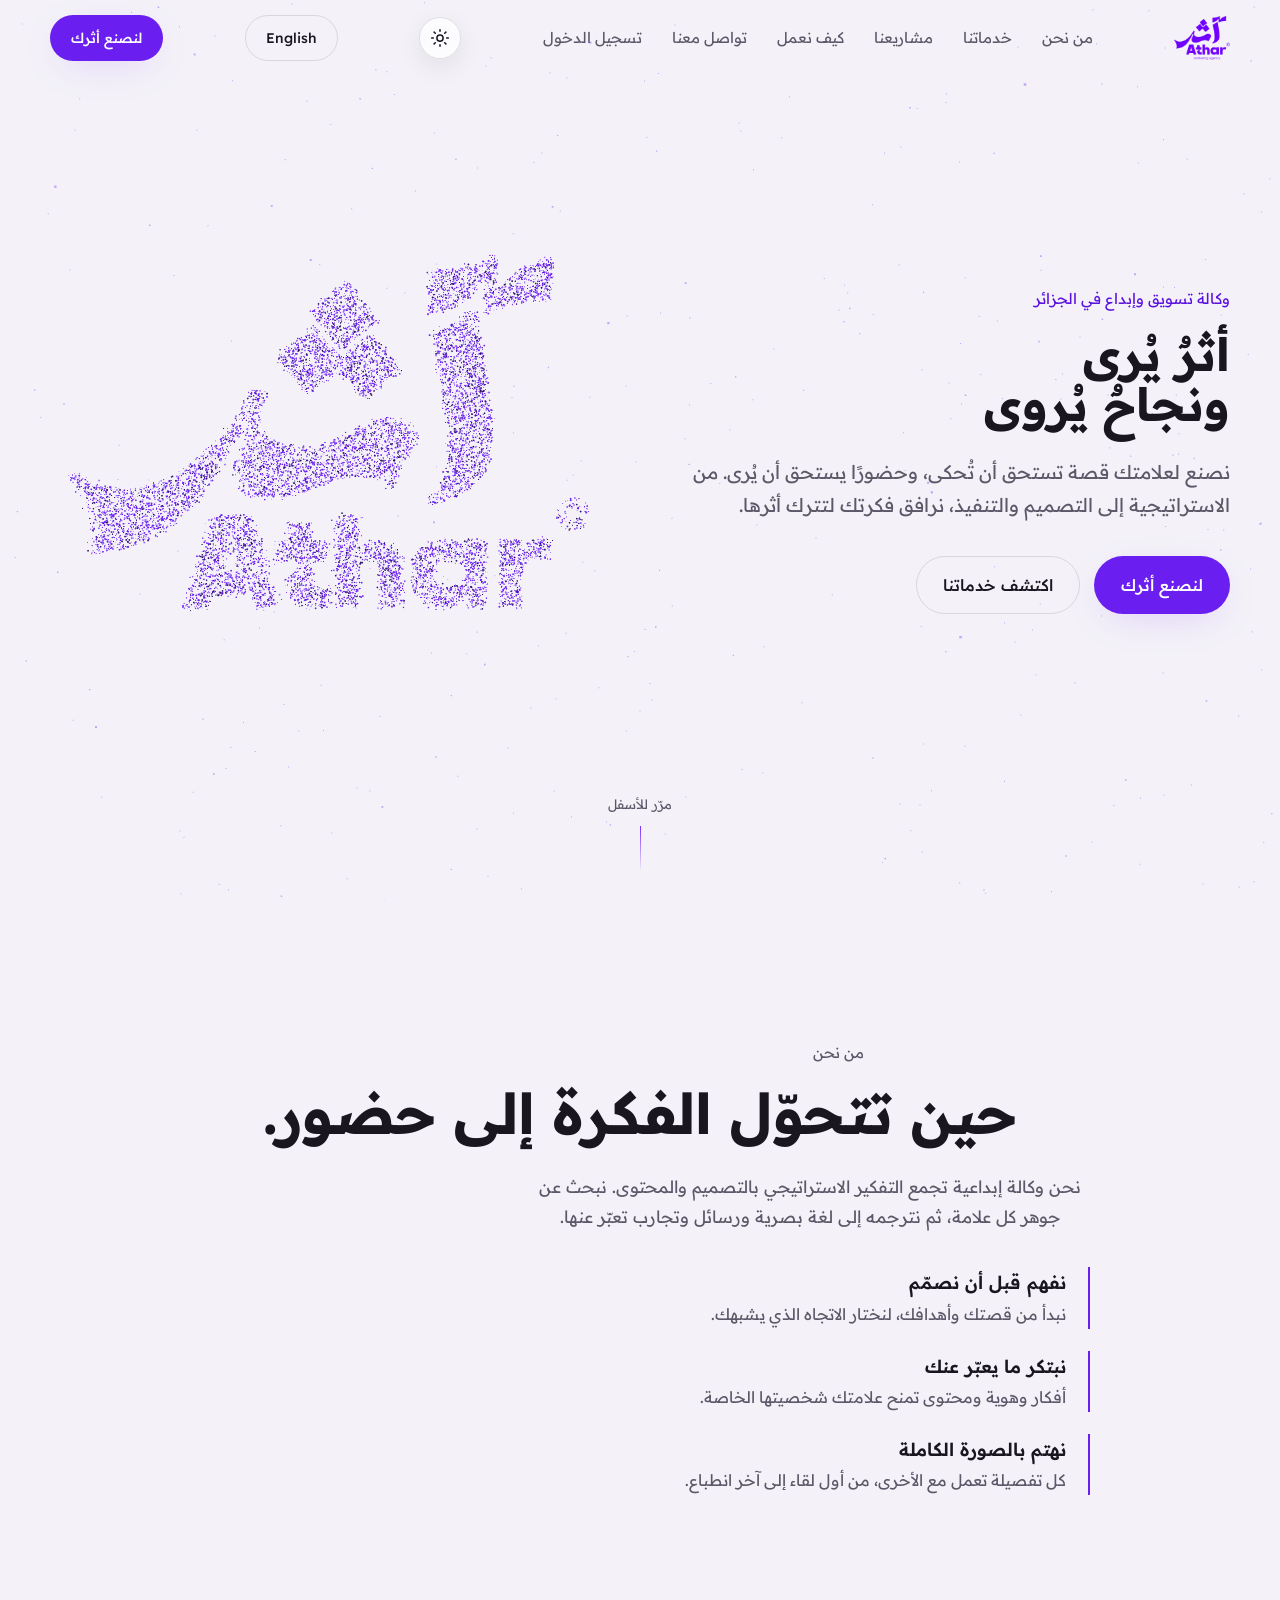
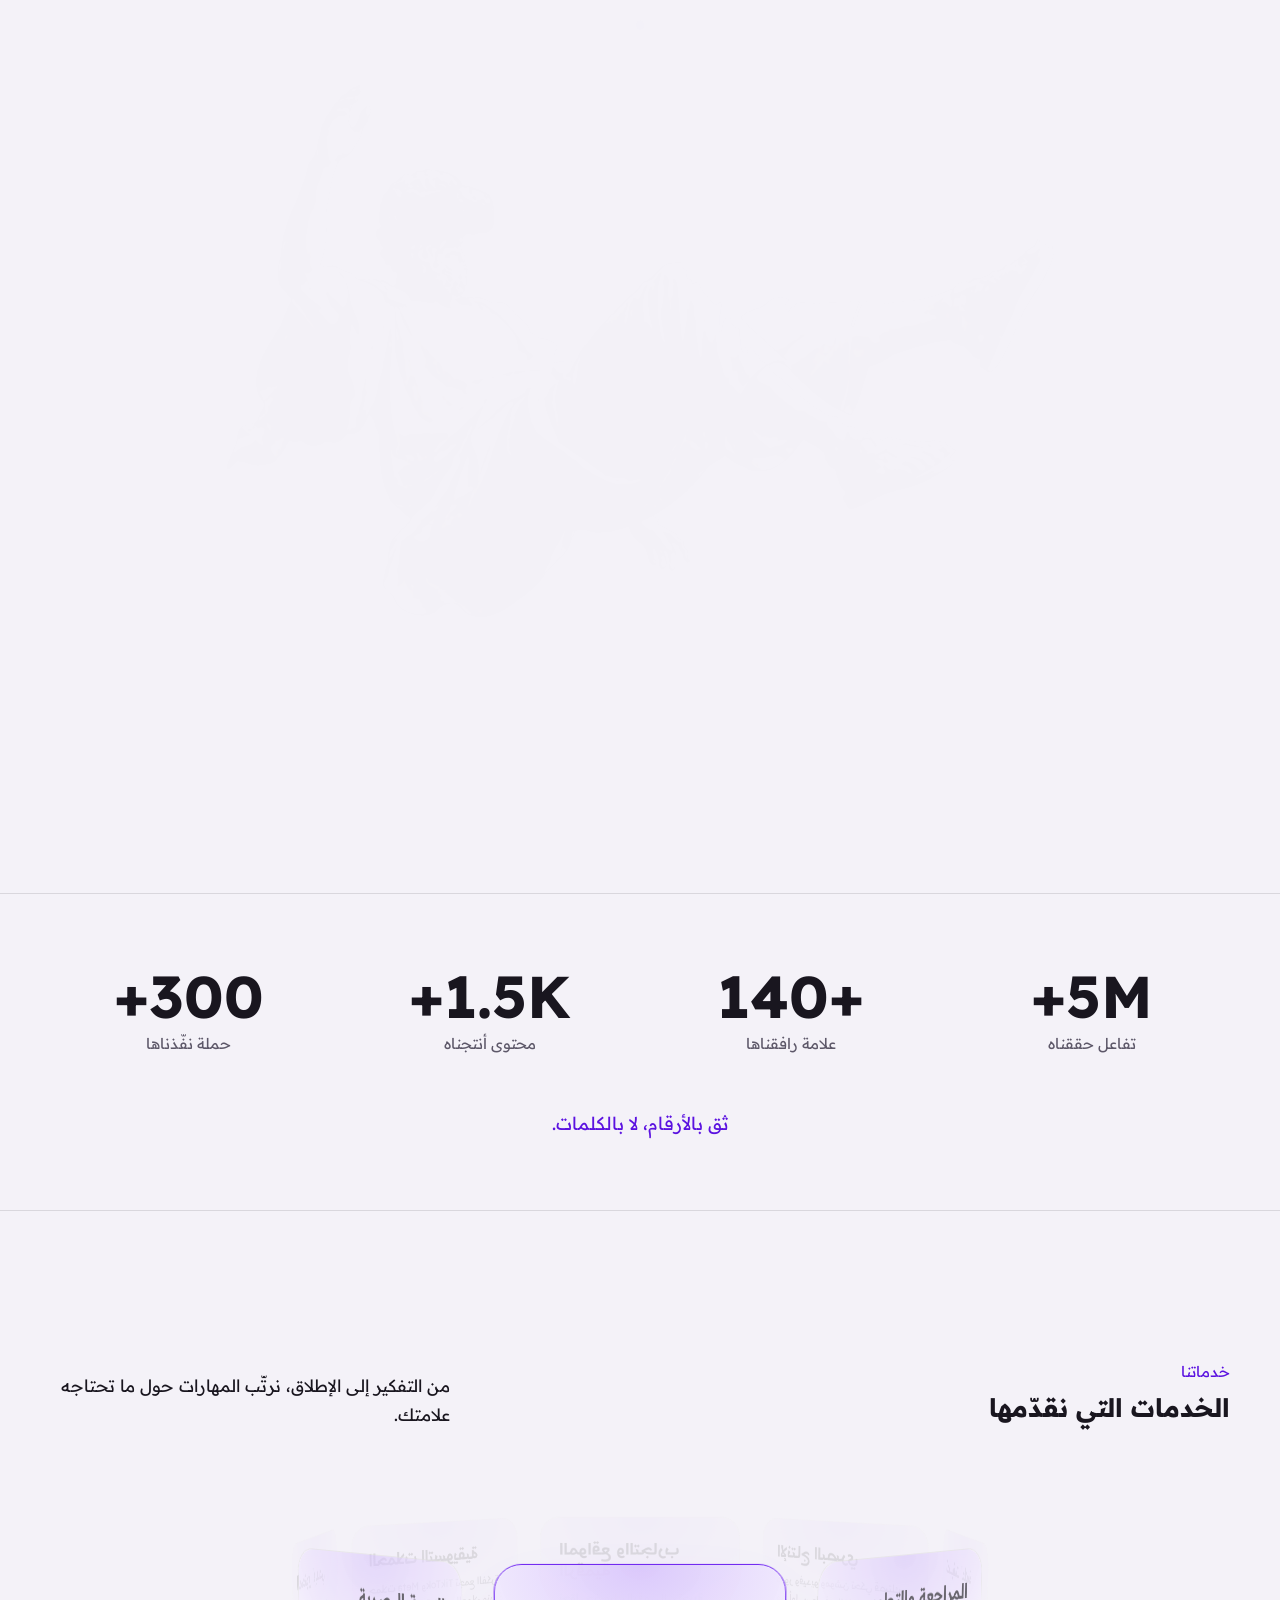
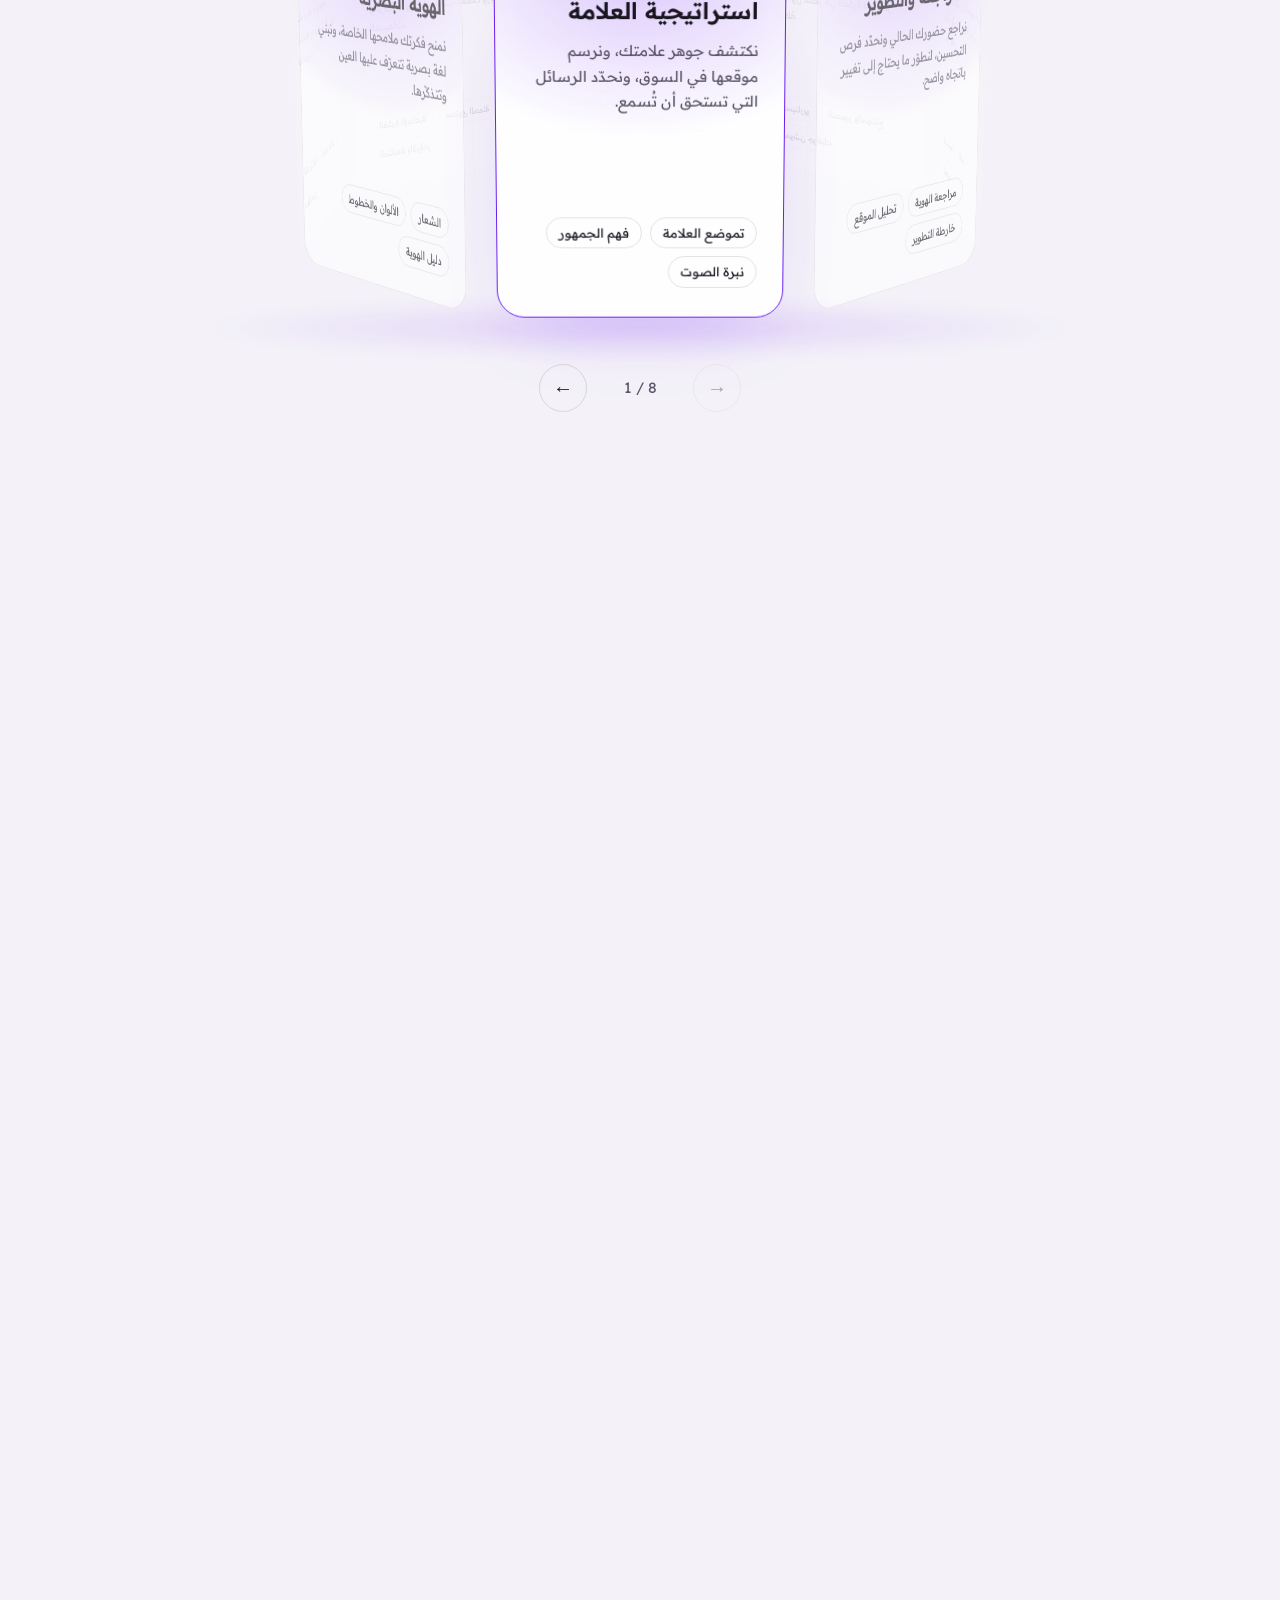
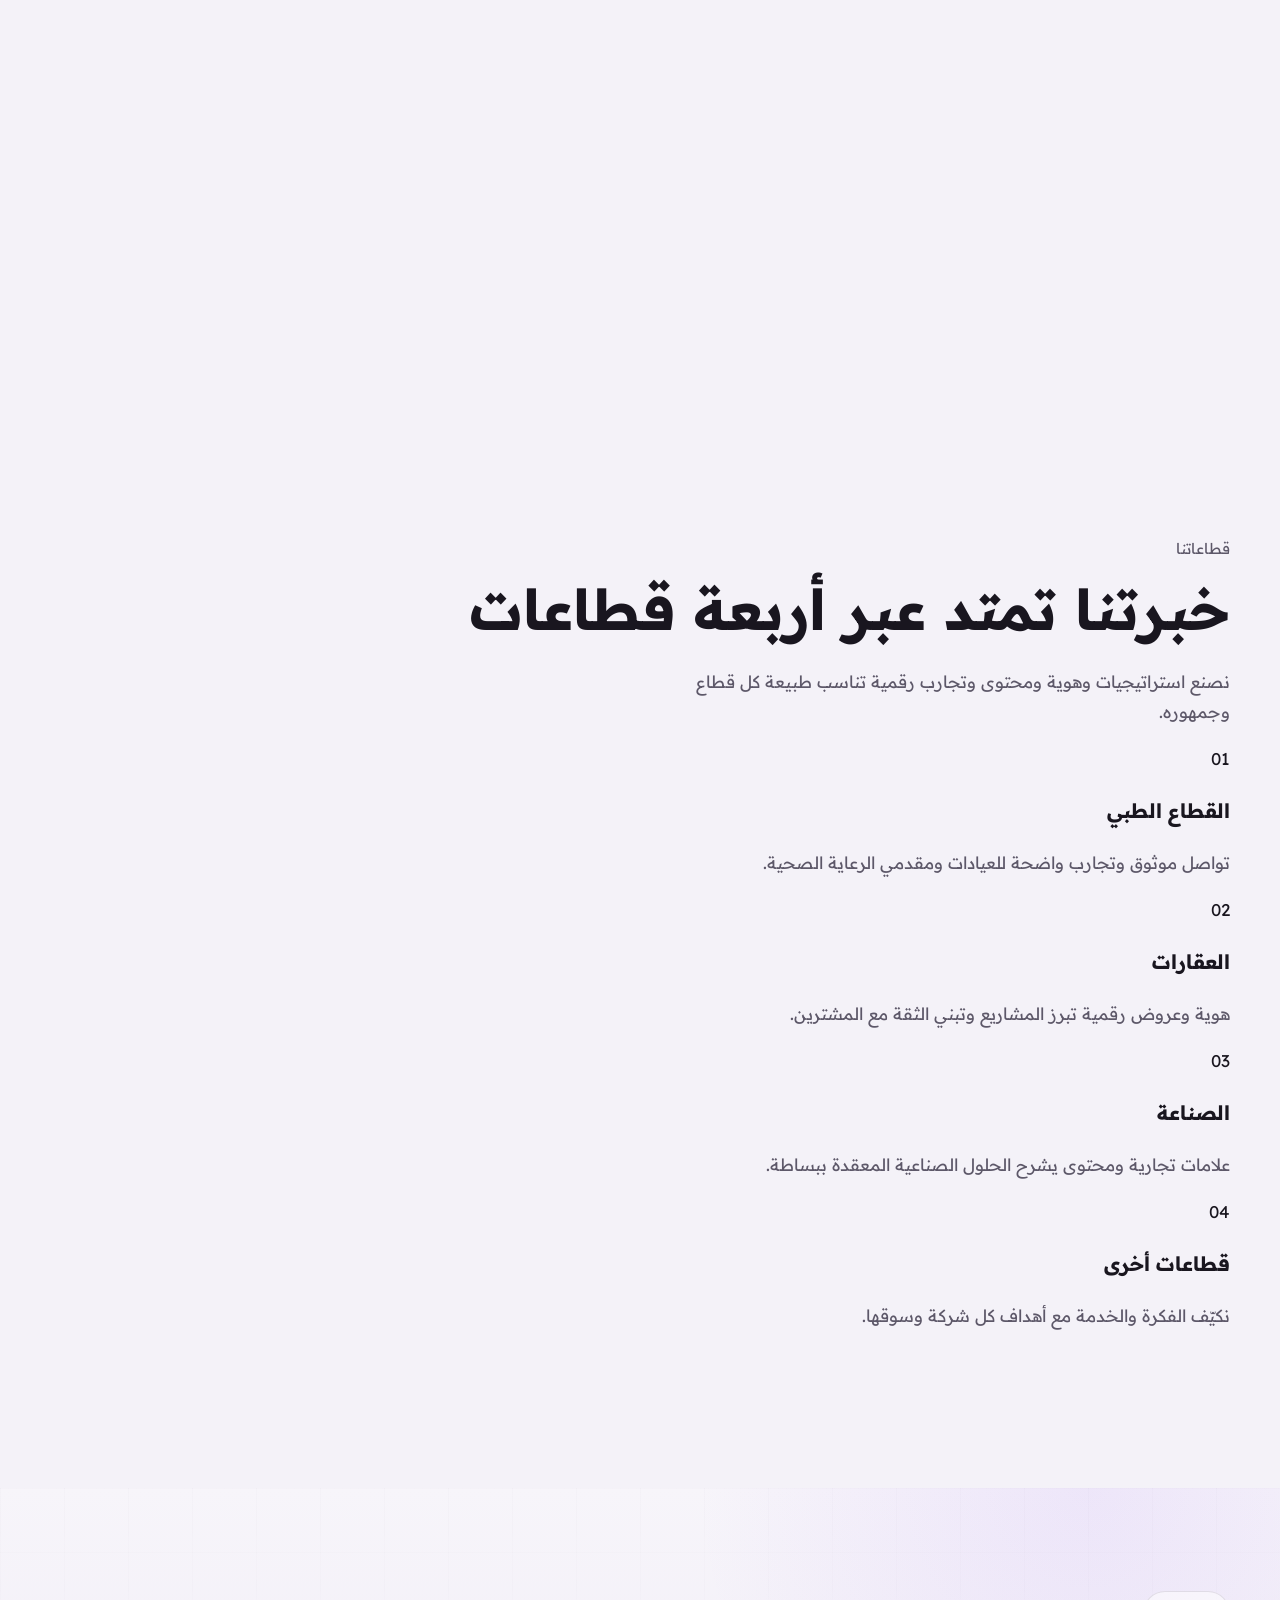
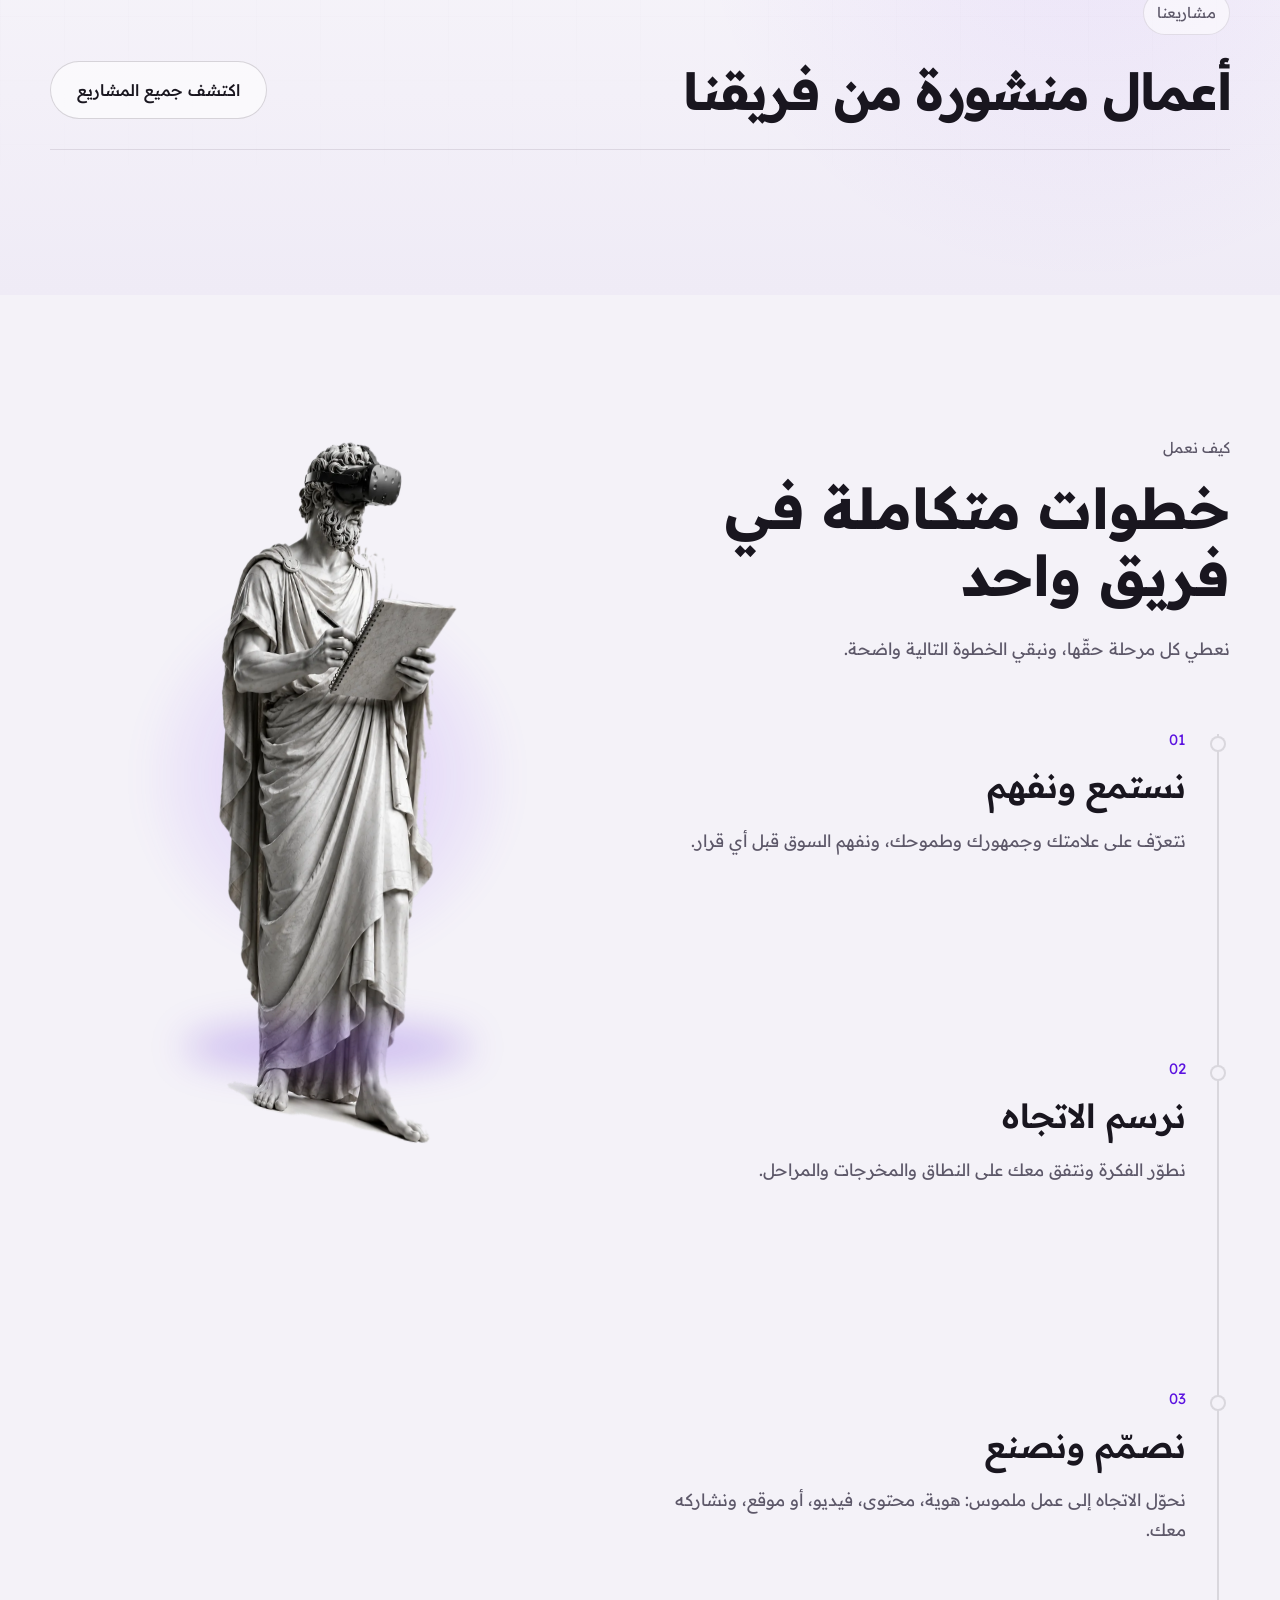
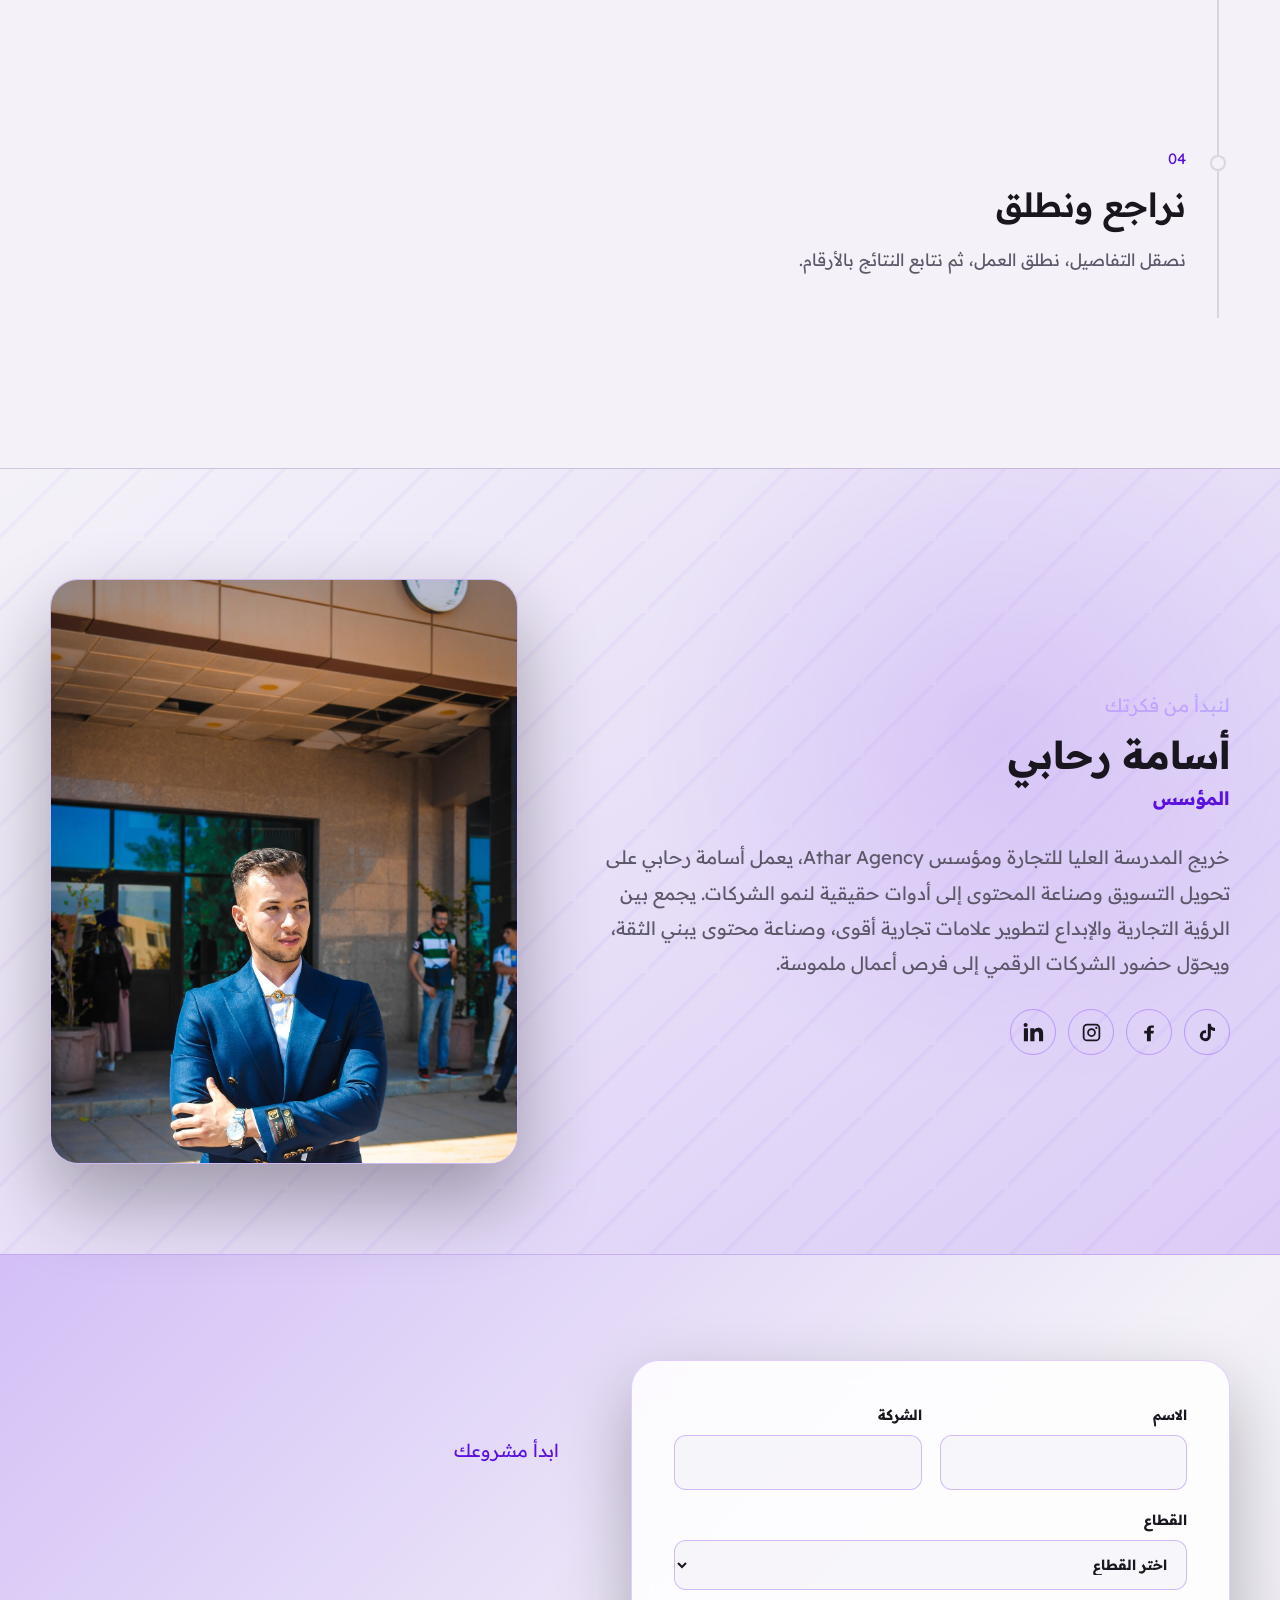
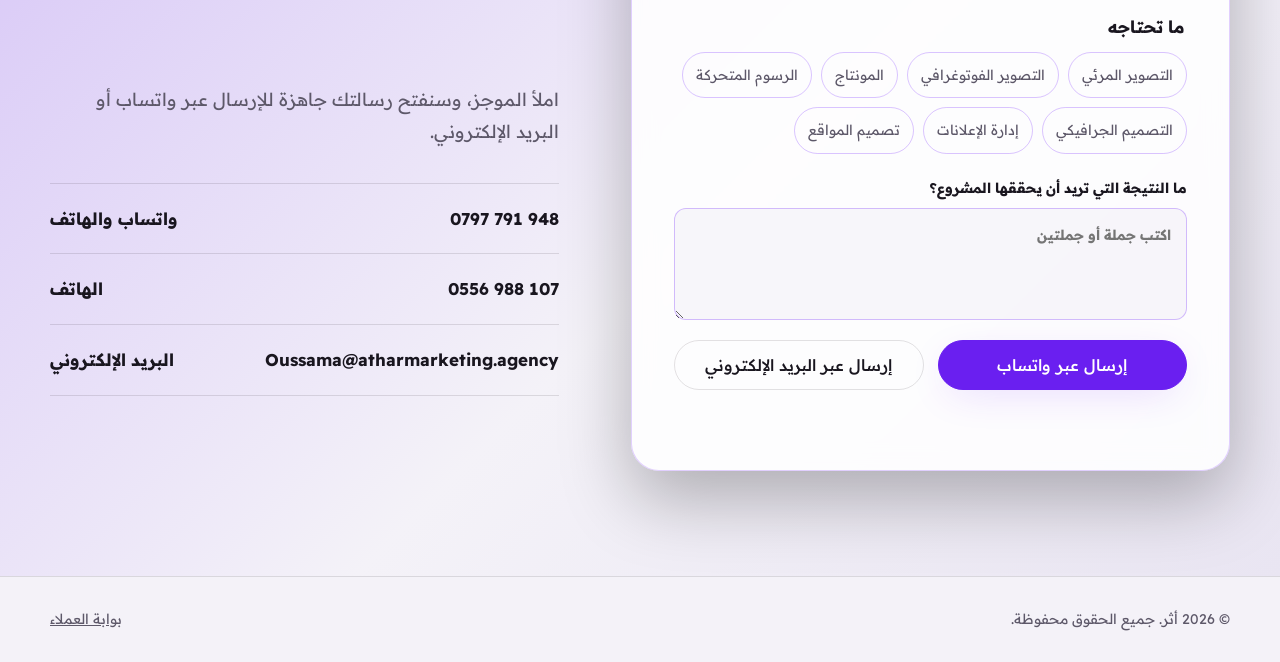
==== commit 20b152f2: "Improve portal routing and account switching" ====
--- a/index.html
+++ b/index.html
@@ -229,7 +229,7 @@
 }
 </style>
   <link rel="stylesheet" href="css/landing3d.css?v=20261118-2">
-<link rel="stylesheet" href="css/portfolio-showcase.css?v=20261118-2">
+<link rel="stylesheet" href="css/portfolio-showcase.css?v=20261120-3">
 </head>
 <body>
 <header class="nav" id="nav">
--- a/css/portfolio-showcase.css
+++ b/css/portfolio-showcase.css
@@ -18,7 +18,7 @@
 @media(prefers-reduced-motion:reduce){.portfolio-art,.portfolio-art>img,.project-hero-image,.project-film-frame video,.project-film-frame iframe{transition:none!important}}
 
 /* Landing video showcase: portrait reels with overlay details. */
-.portfolio-section .portfolio-preview:has(.portfolio-card--portrait){display:grid;grid-auto-flow:column;grid-auto-columns:clamp(250px,22vw,340px);grid-template-columns:none;gap:clamp(18px,2vw,30px);max-width:none;margin-inline:calc((100vw - min(100vw - 40px,1260px))/ -2);padding:42px max(20px,calc((100vw - 1600px)/2)) 22px;overflow-x:auto;overscroll-behavior-inline:contain;scroll-snap-type:inline mandatory;scrollbar-width:thin;scrollbar-color:#7b2cff55 transparent}
+.portfolio-section .portfolio-preview:has(.portfolio-card--portrait){display:grid;grid-auto-flow:column;grid-auto-columns:clamp(250px,22vw,340px);grid-template-columns:none;justify-content:center;gap:clamp(18px,2vw,30px);max-width:none;margin-inline:calc((100vw - min(100vw - 40px,1260px))/ -2);padding:42px max(20px,calc((100vw - 1600px)/2)) 22px;overflow-x:auto;overscroll-behavior-inline:contain;scroll-snap-type:inline mandatory;scrollbar-width:thin;scrollbar-color:#7b2cff55 transparent}
 .portfolio-section .portfolio-card--portrait{scroll-snap-align:center}
 .portfolio-section .portfolio-card--portrait .portfolio-art{aspect-ratio:9/16!important;border-radius:28px;background:#09080c;box-shadow:0 22px 60px -32px #6e28ff99}
 .portfolio-section .portfolio-card--portrait .portfolio-video{width:100%;height:100%;object-fit:cover;background:#09080c}
@@ -31,7 +31,7 @@
 .portfolio-section .portfolio-card--portrait .portfolio-card-body{position:absolute;z-index:3;inset-inline:16px;bottom:16px;width:auto;max-width:none;padding:18px 20px;border:1px solid #ffffff27;border-radius:21px;background:#07070ad9;color:#fff;backdrop-filter:blur(12px)}
 .portfolio-section .portfolio-card--portrait .portfolio-meta{color:#ffc900;font-size:9px}.portfolio-section .portfolio-card--portrait .portfolio-meta span:last-child{display:none}
 .portfolio-section .portfolio-card--portrait h3{margin:9px 0 5px;color:#fff;font-size:21px}.portfolio-section .portfolio-card--portrait p{min-height:0;margin:0;color:#d5d1da;font-size:12px;line-height:1.45}.portfolio-section .portfolio-card--portrait .portfolio-card-action{display:none}
-@media(max-width:600px){.portfolio-section .portfolio-preview:has(.portfolio-card--portrait){grid-template-columns:none;grid-auto-columns:min(82vw,310px);gap:16px;margin-inline:-20px;padding:30px 20px 18px}.portfolio-center-play{width:70px;height:70px;font-size:24px}.portfolio-card-top{top:14px;inset-inline:14px}.portfolio-section .portfolio-card--portrait .portfolio-card-body{inset-inline:12px;bottom:12px}}
+@media(max-width:600px){.portfolio-section .portfolio-preview:has(.portfolio-card--portrait){grid-template-columns:none;grid-auto-columns:min(82vw,310px);justify-content:start;gap:16px;margin-inline:-20px;padding:30px 20px 18px}.portfolio-center-play{width:70px;height:70px;font-size:24px}.portfolio-card-top{top:14px;inset-inline:14px}.portfolio-section .portfolio-card--portrait .portfolio-card-body{inset-inline:12px;bottom:12px}}
 .project-video-controls{position:absolute;z-index:3;inset-inline:16px;bottom:16px;display:flex;align-items:center;gap:8px;padding:6px;border:1px solid #ffffff38;border-radius:999px;background:#0e0a17a3;color:#fff;box-shadow:0 10px 30px #0006;backdrop-filter:blur(14px)}
 .project-video-toggle,.project-video-mute{display:grid;place-items:center;width:42px;height:42px;flex:none;padding:0;border:0;border-radius:50%;background:#ffffff1a;color:#fff;cursor:pointer;transition:background .2s ease,transform .2s ease}.project-video-toggle:hover,.project-video-mute:hover{background:#842cff;transform:scale(1.06)}.project-video-toggle:focus-visible,.project-video-mute:focus-visible{outline:2px solid #fff;outline-offset:2px}.project-video-toggle svg,.project-video-mute svg{width:21px;height:21px;fill:none;stroke:currentColor;stroke-width:1.8;stroke-linecap:round;stroke-linejoin:round}.project-video-toggle svg{fill:currentColor}
 .project-video-progress-wrap{display:flex;align-items:center;gap:10px;min-width:0;flex:1}.project-video-progress{--video-progress:0%;appearance:none;width:100%;height:18px;margin:0;background:transparent;cursor:pointer}.project-video-progress::-webkit-slider-runnable-track{height:4px;border-radius:999px;background:linear-gradient(90deg,#842cff var(--video-progress),#ffffff47 var(--video-progress))}.project-video-progress::-moz-range-track{height:4px;border:0;border-radius:999px;background:#ffffff47}.project-video-progress::-moz-range-progress{height:4px;border-radius:999px;background:#842cff}.project-video-progress::-webkit-slider-thumb{appearance:none;width:14px;height:14px;margin-top:-5px;border:2px solid #fff;border-radius:50%;background:#842cff;box-shadow:0 2px 8px #0006}.project-video-progress::-moz-range-thumb{width:12px;height:12px;border:2px solid #fff;border-radius:50%;background:#842cff}.project-video-time{flex:none;min-width:72px;color:#fff;font:600 11px/1.2 ui-monospace,SFMono-Regular,Consolas,monospace;text-align:center;direction:ltr}
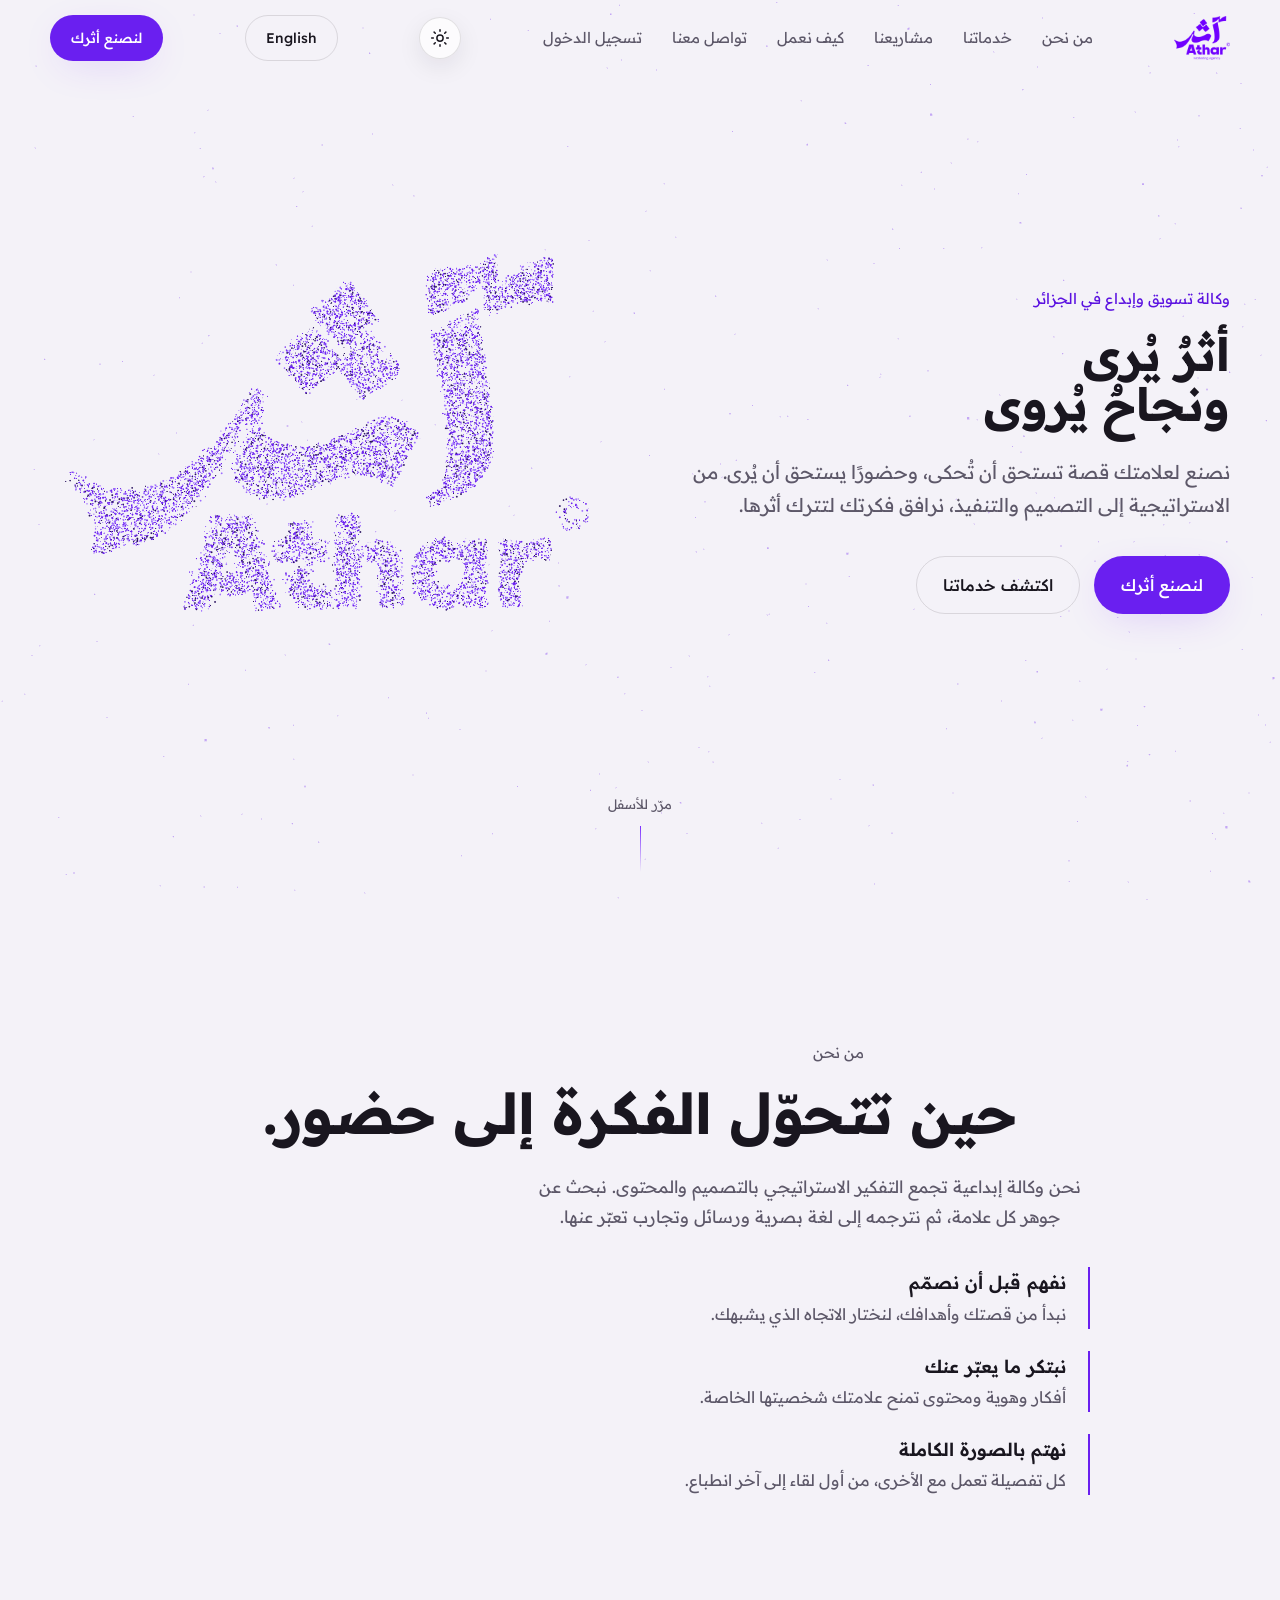
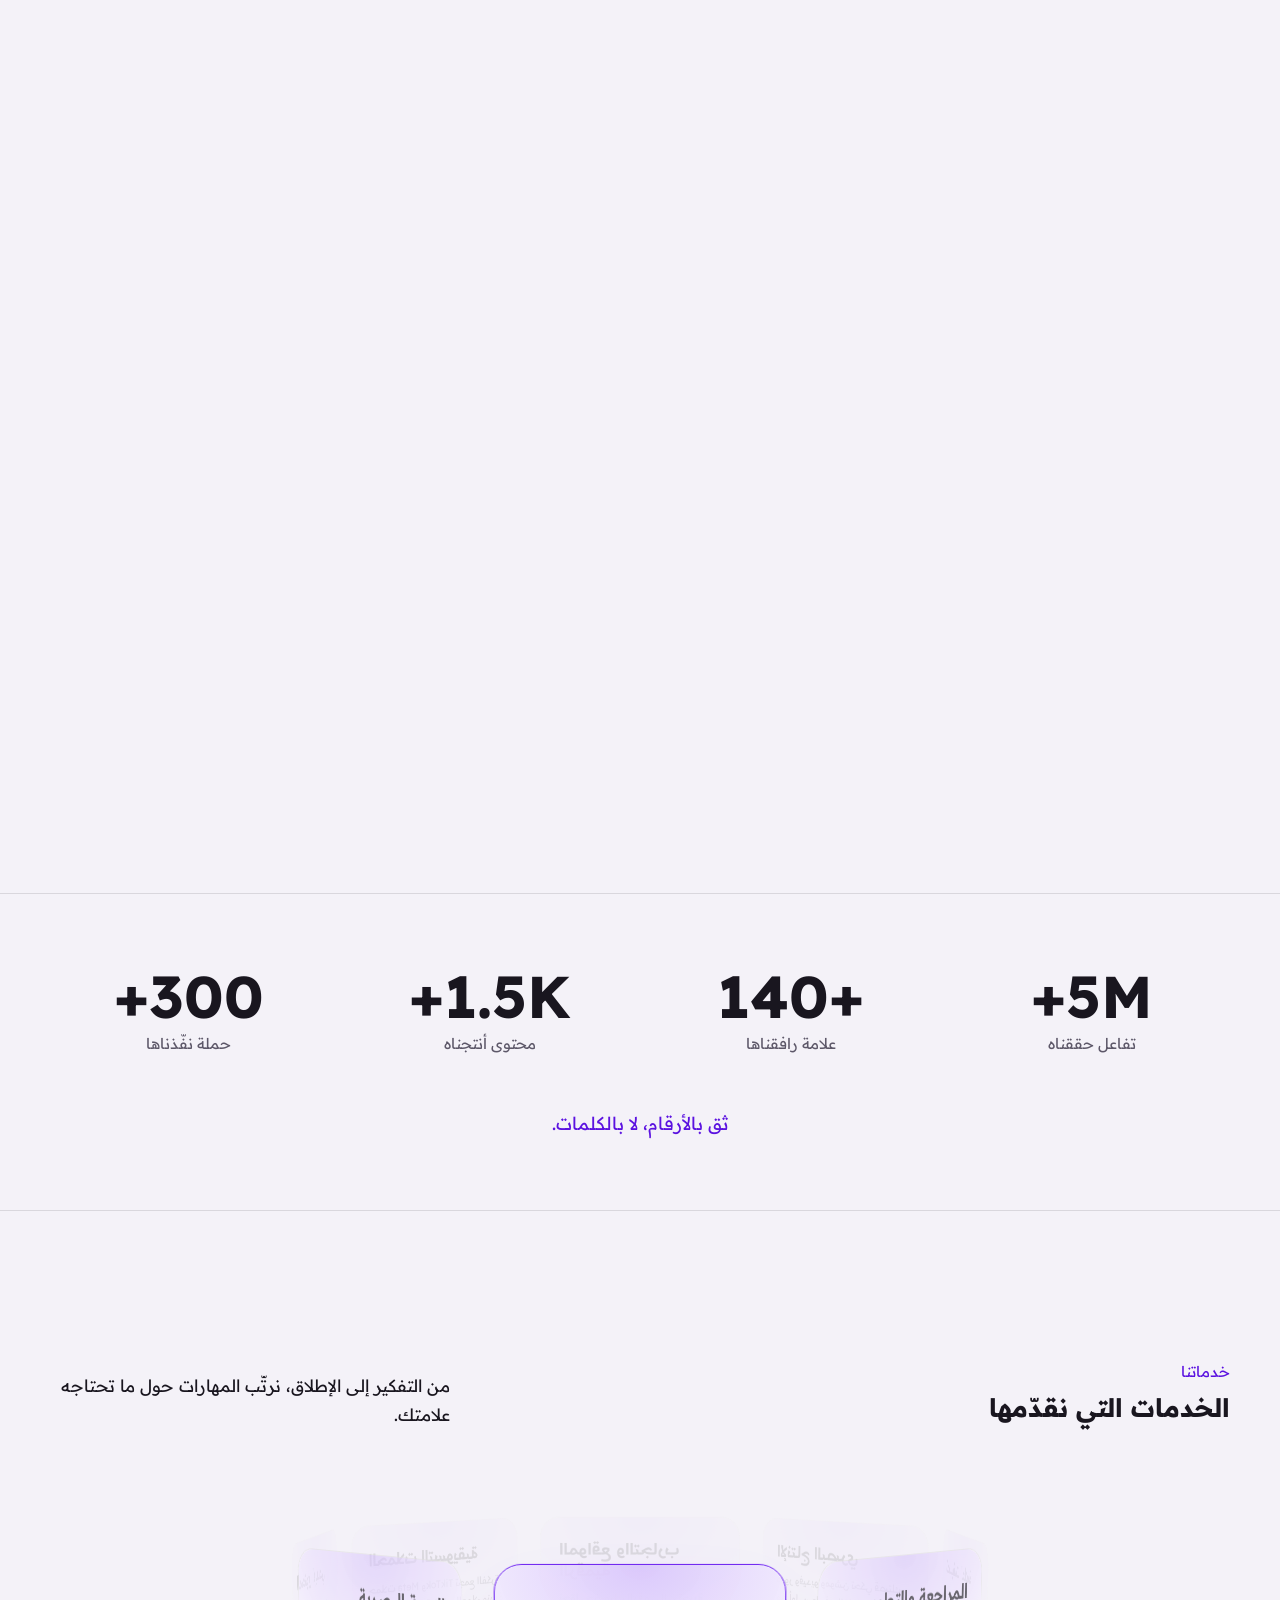
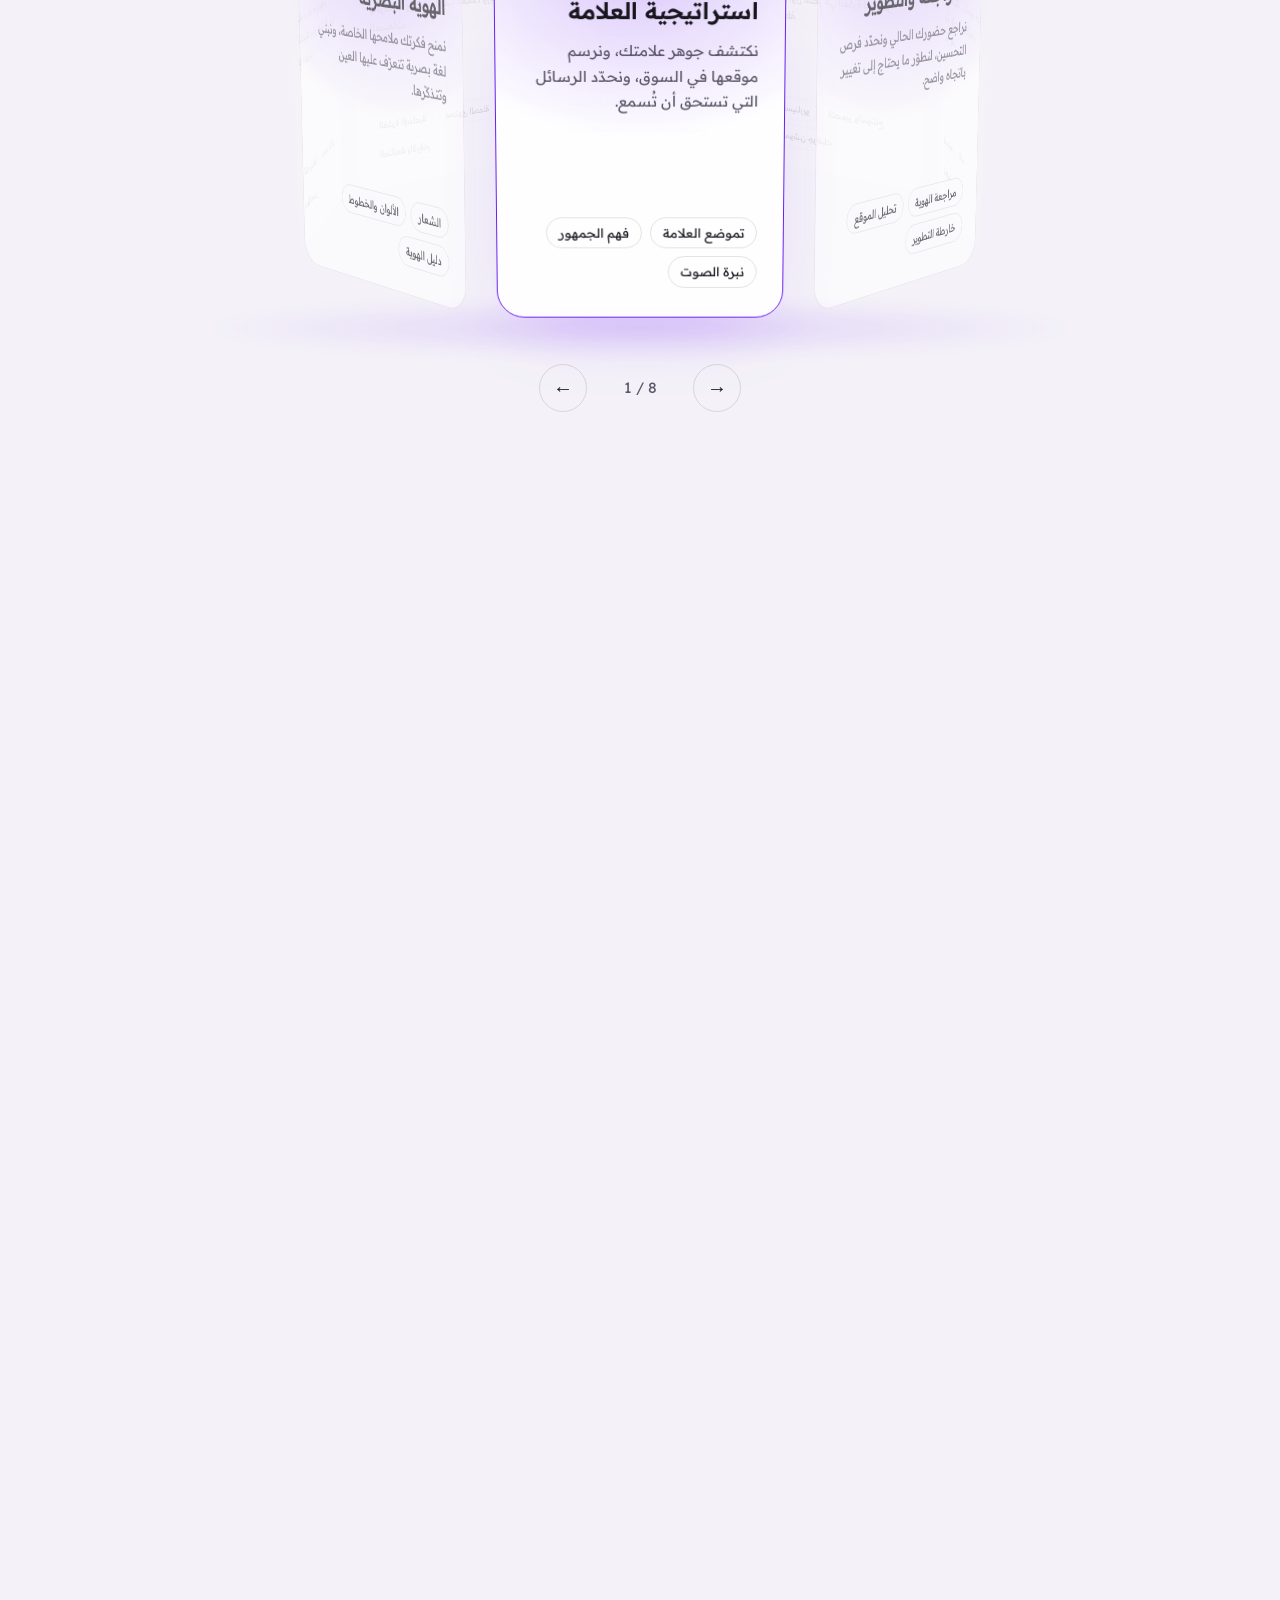
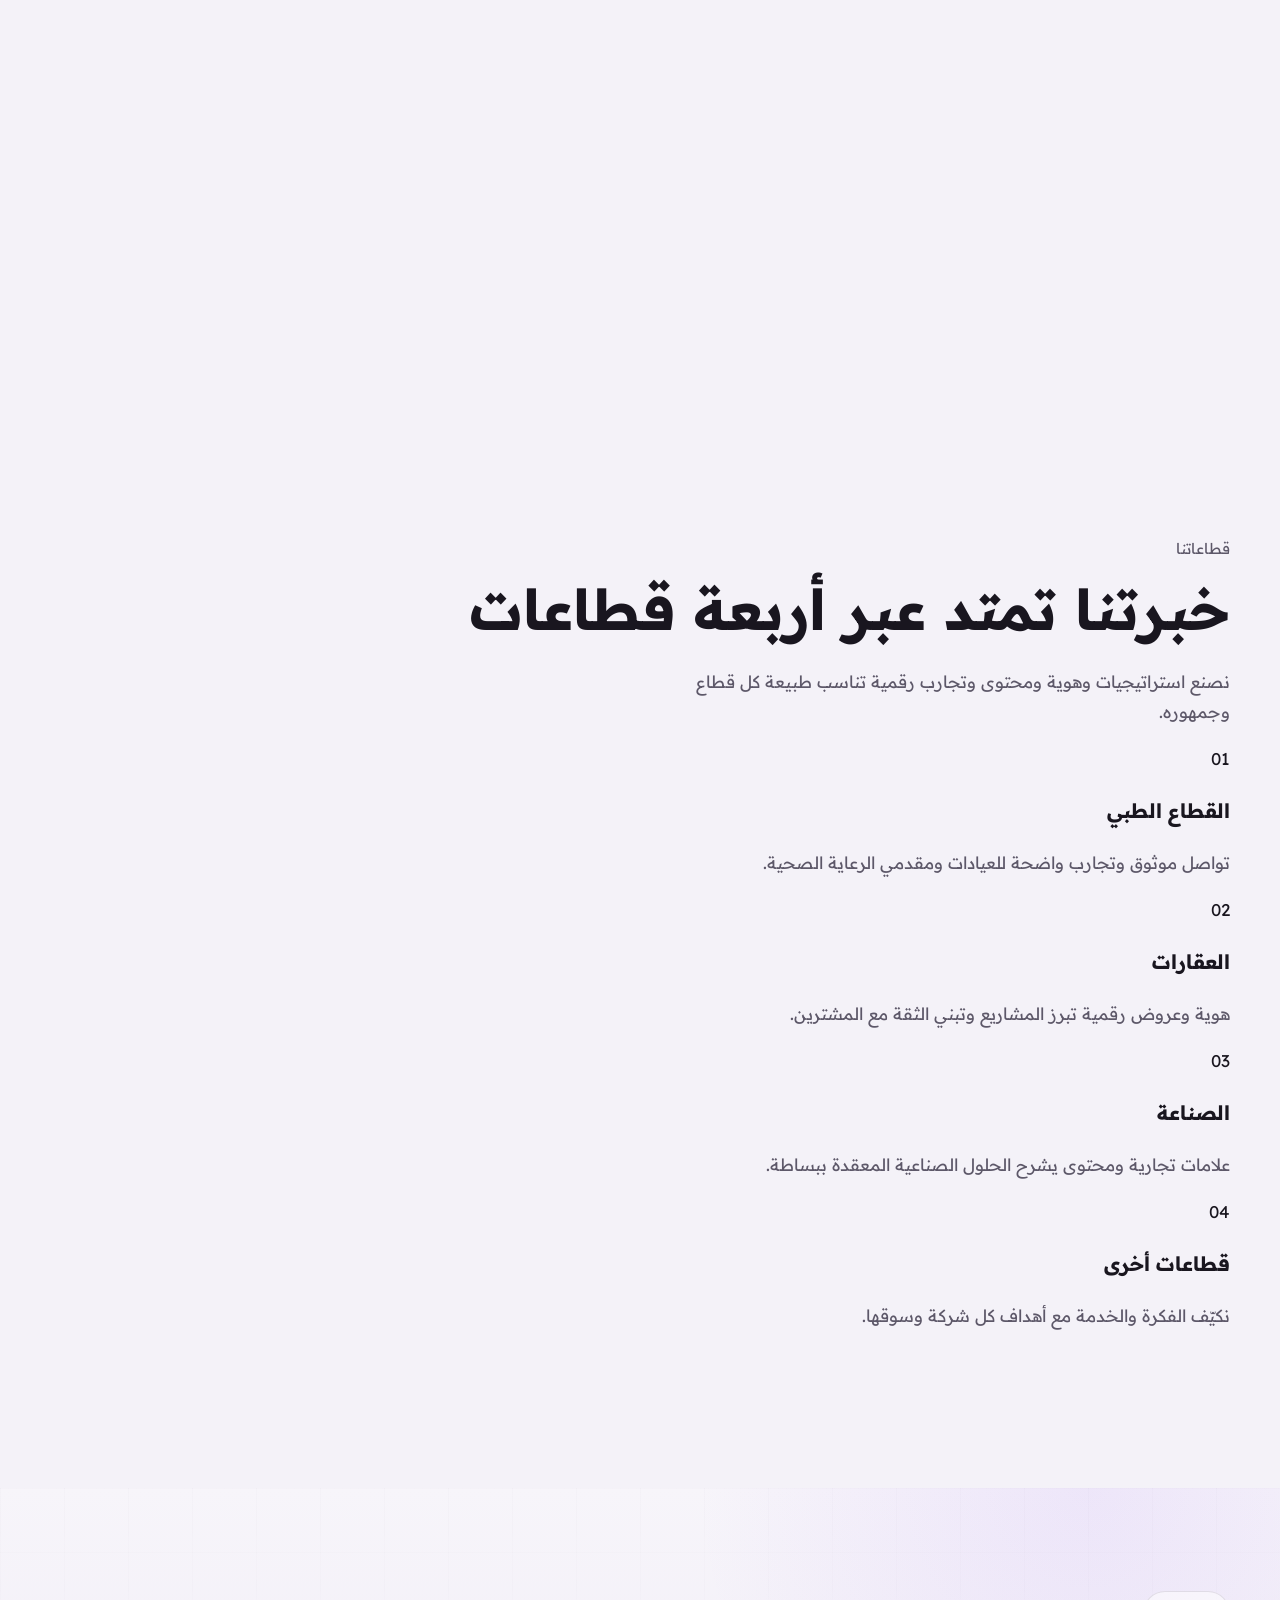
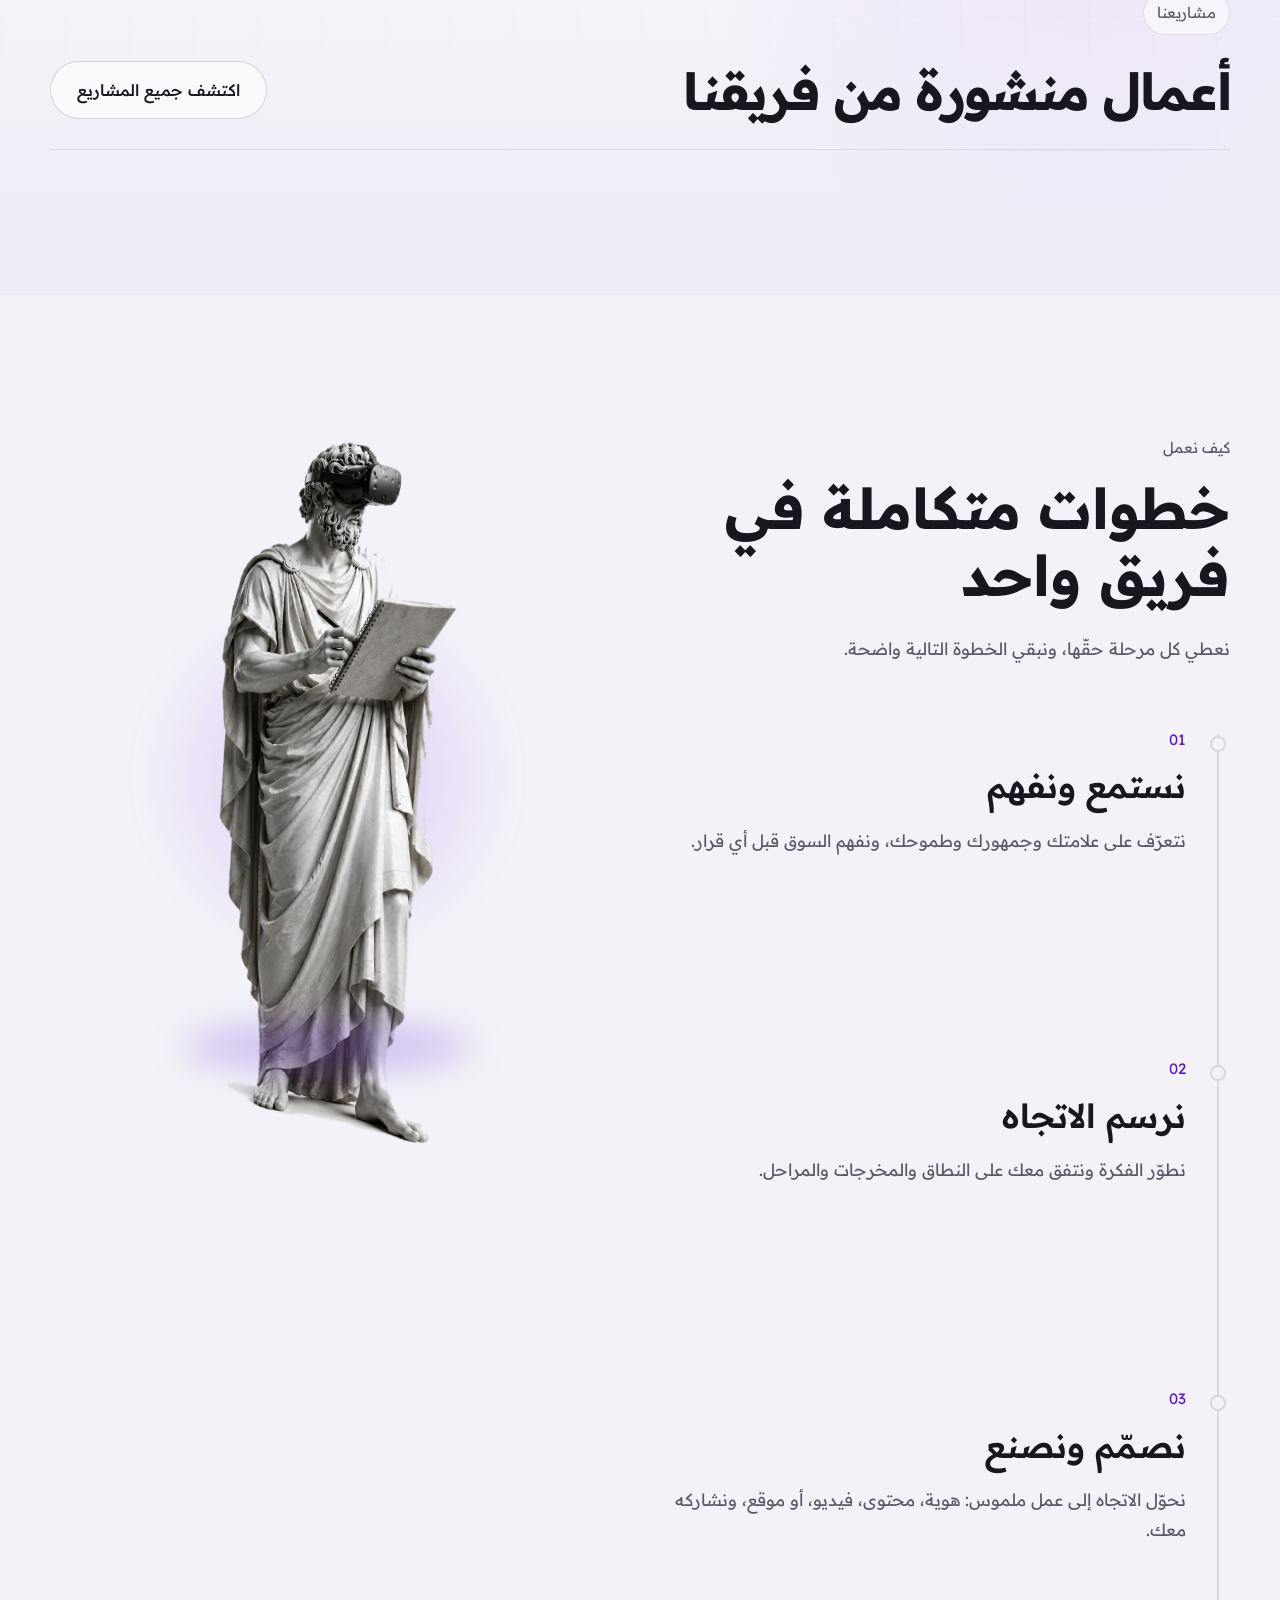
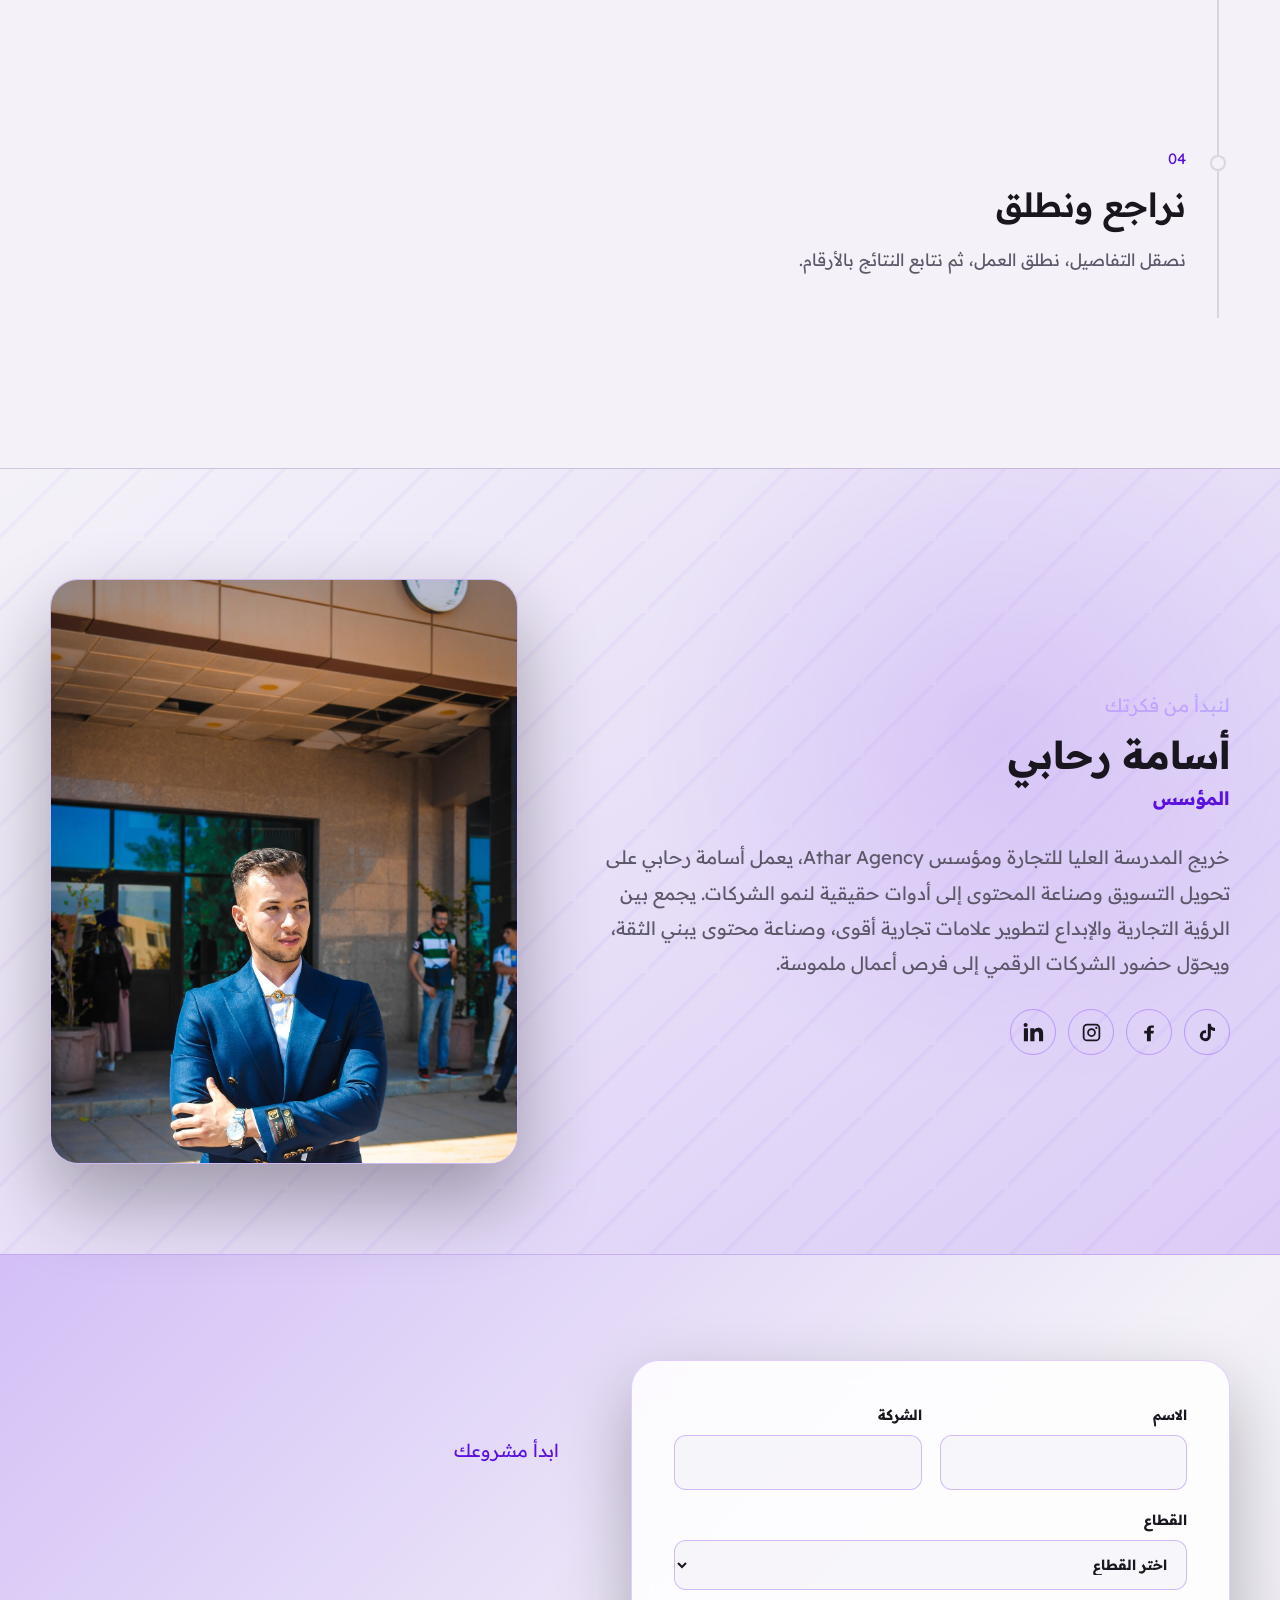
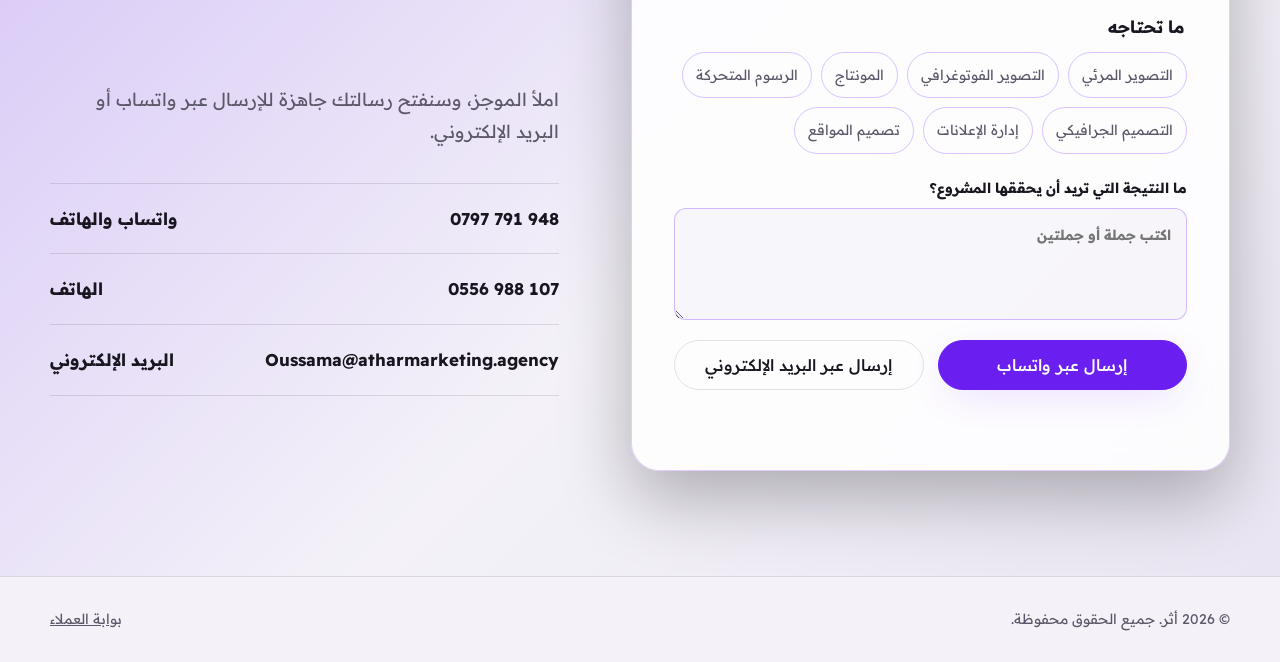
==== commit 1d2b919a: "Load project cover previews immediately" ====
--- a/index.html
+++ b/index.html
@@ -413,7 +413,7 @@
 <script src="assets/vendor/ScrollTrigger-3.12.5.min.js?v=20261118-2"></script>
 <script src="js/landing3d.js?v=20261118-2" defer></script>
 <script src="js/runtime-config.js?v=20261118-2"></script><script src="js/browserCompat.js?v=20261118-2"></script>
-<script type="module" src="js/portfolio.js?v=20261118-2"></script>
+<script type="module" src="js/portfolio.js?v=20261120-4"></script>
 <script type="module" src="js/trustedClients.js?v=20261118-2"></script>
 <script type="module" src="js/presentationVideo.js?v=20261118-2"></script>
 <script type="module" src="js/landingContact.js?v=20261118-2"></script>
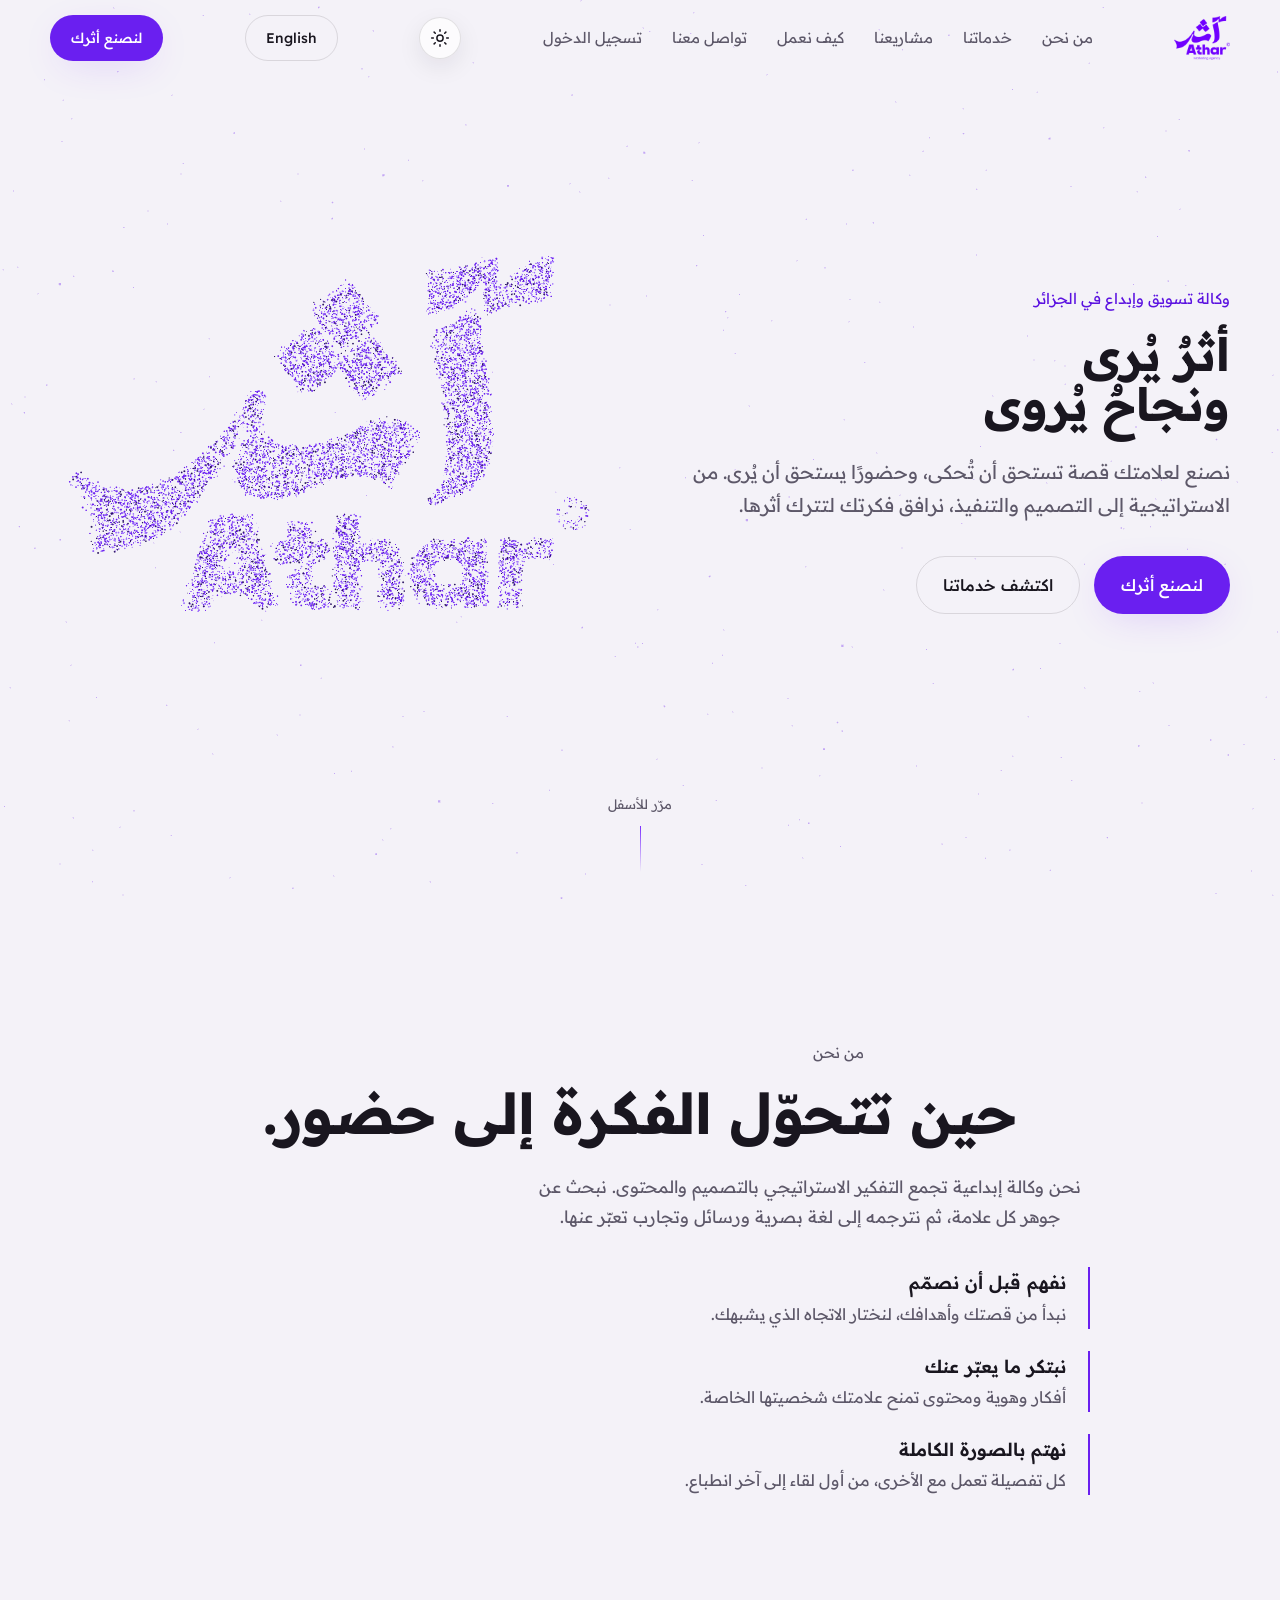
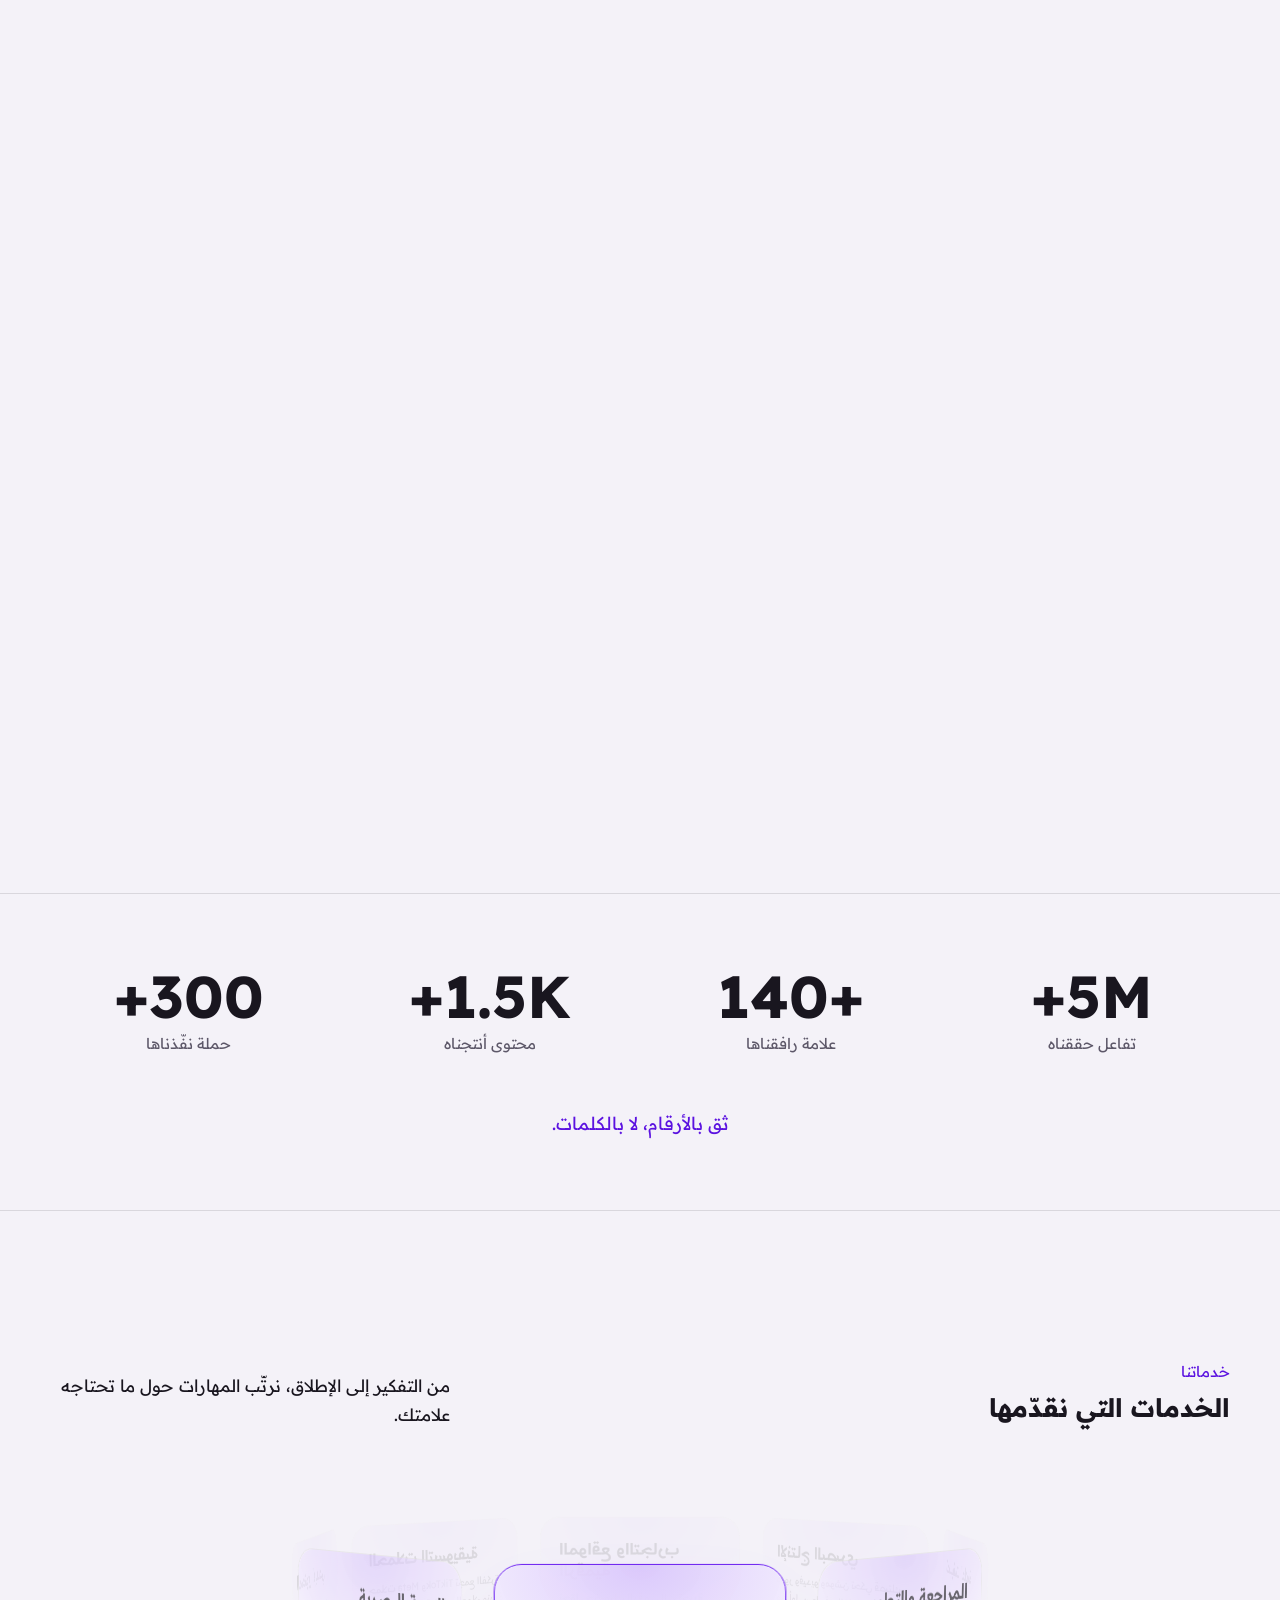
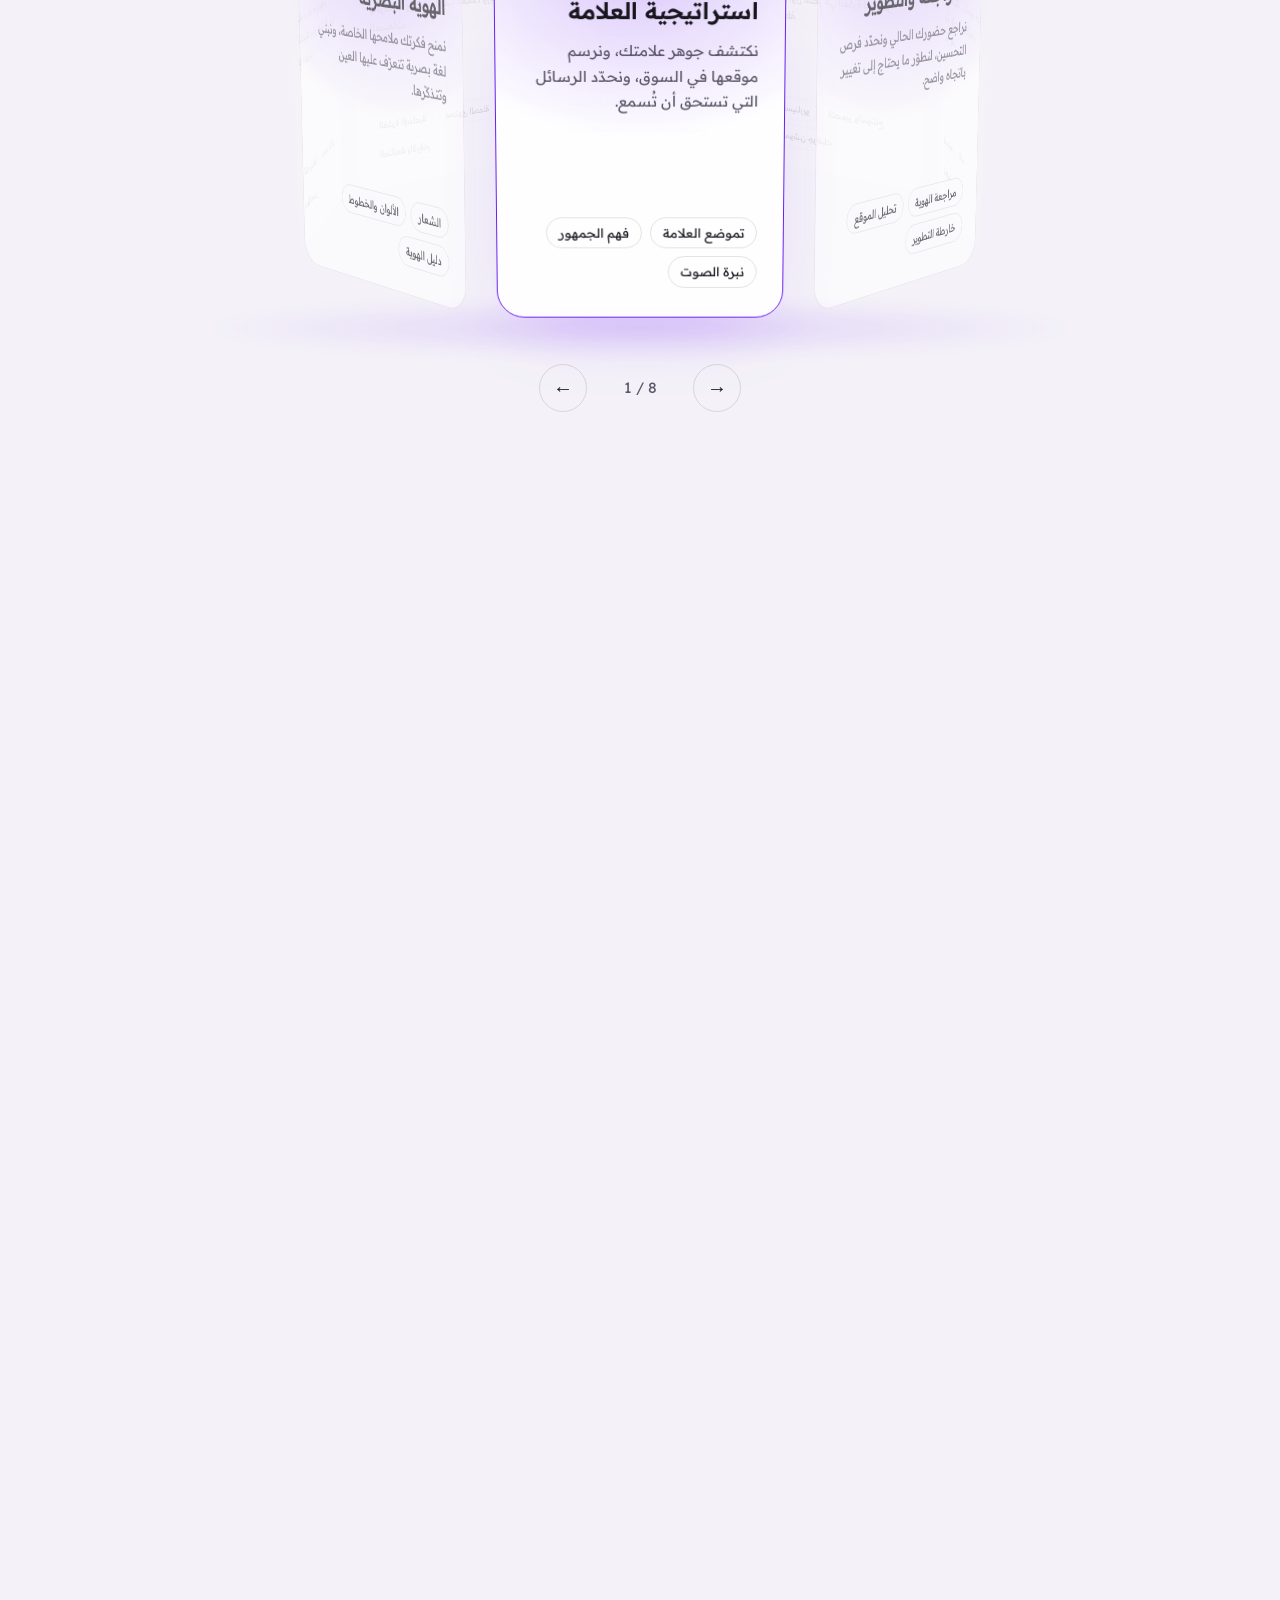
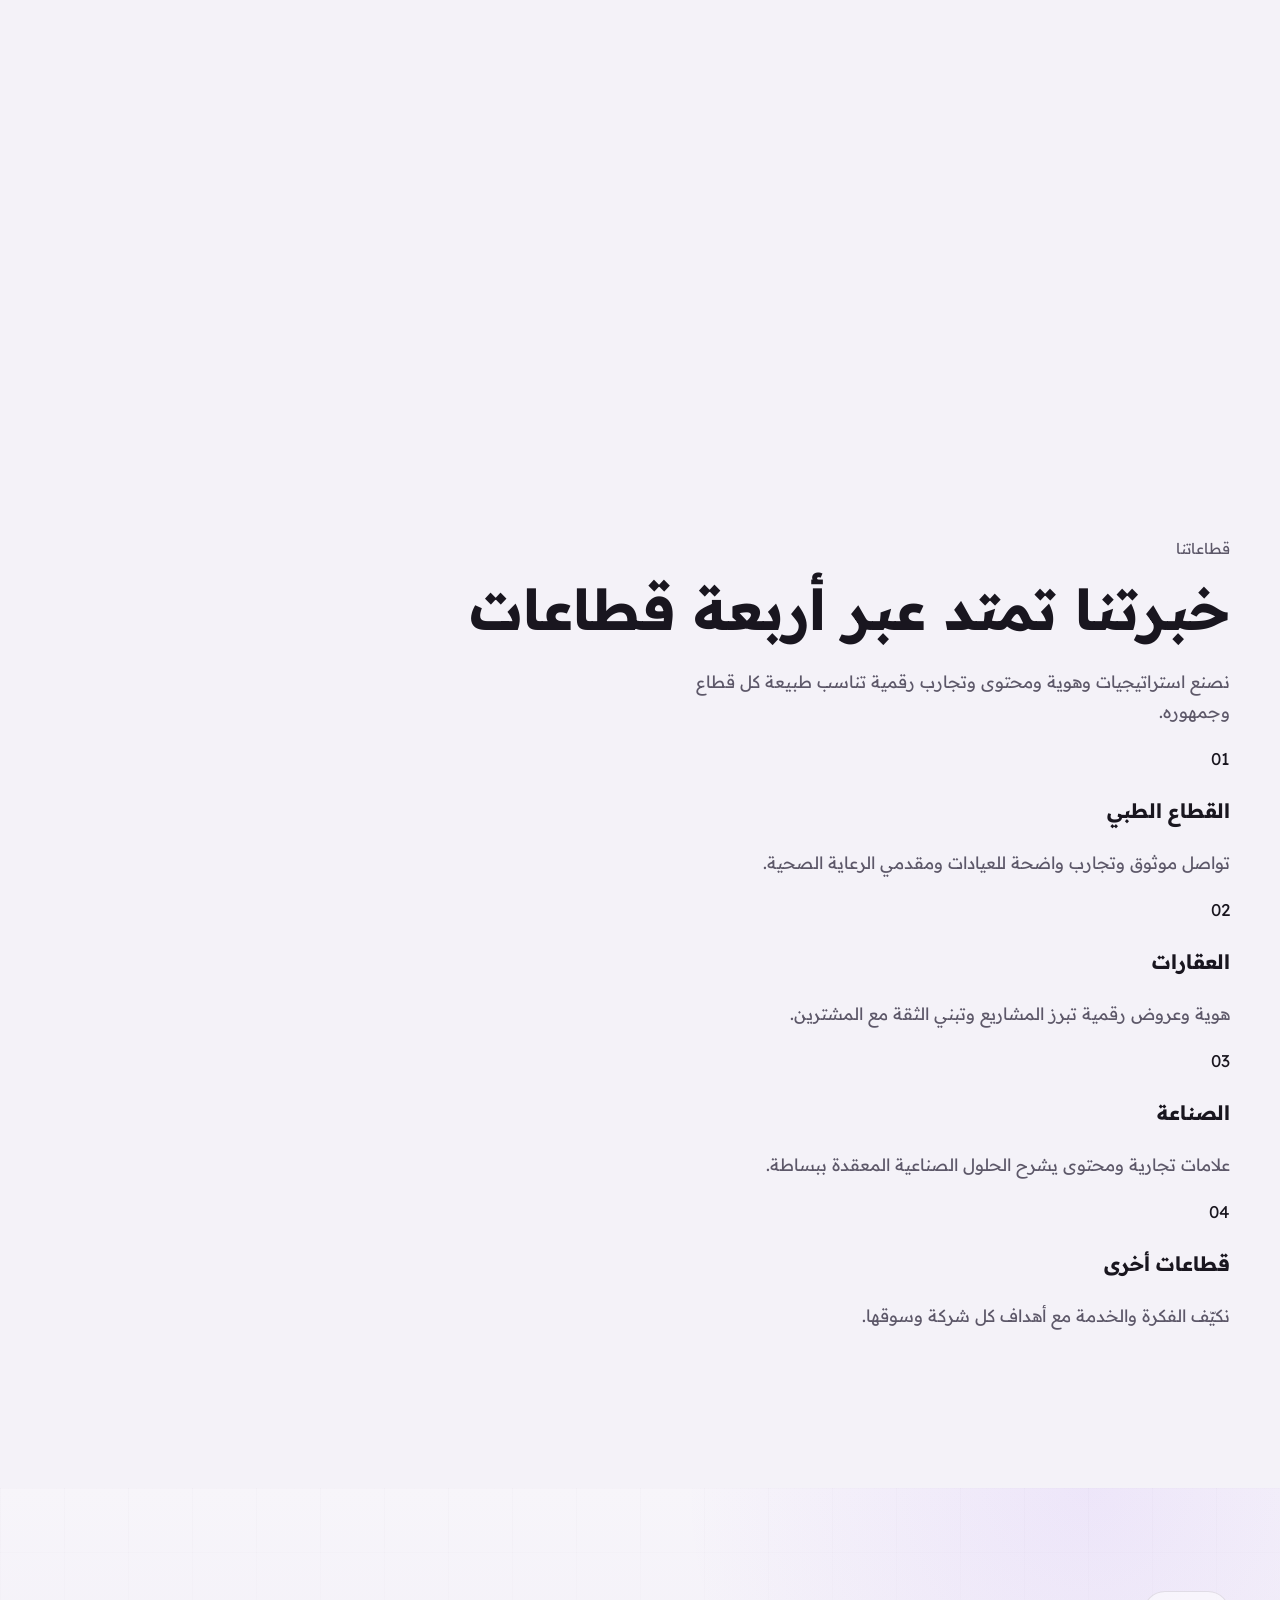
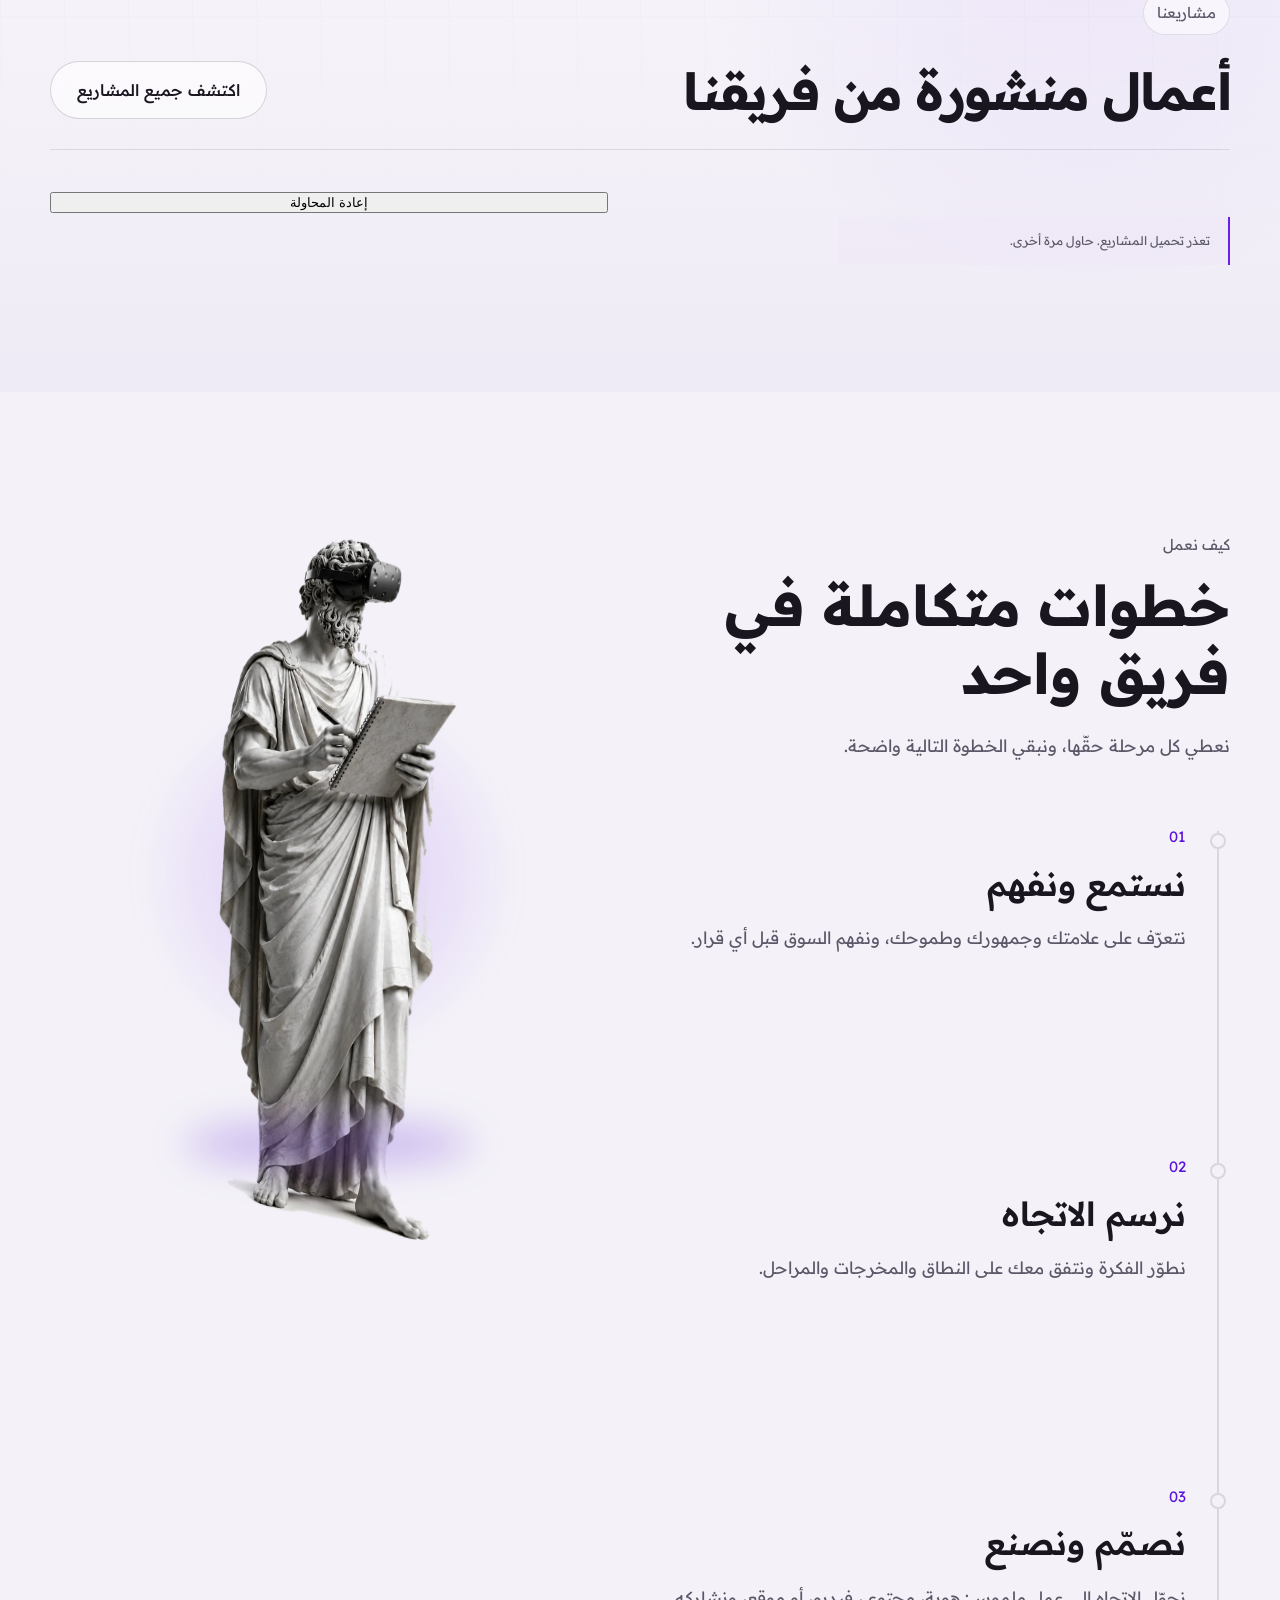
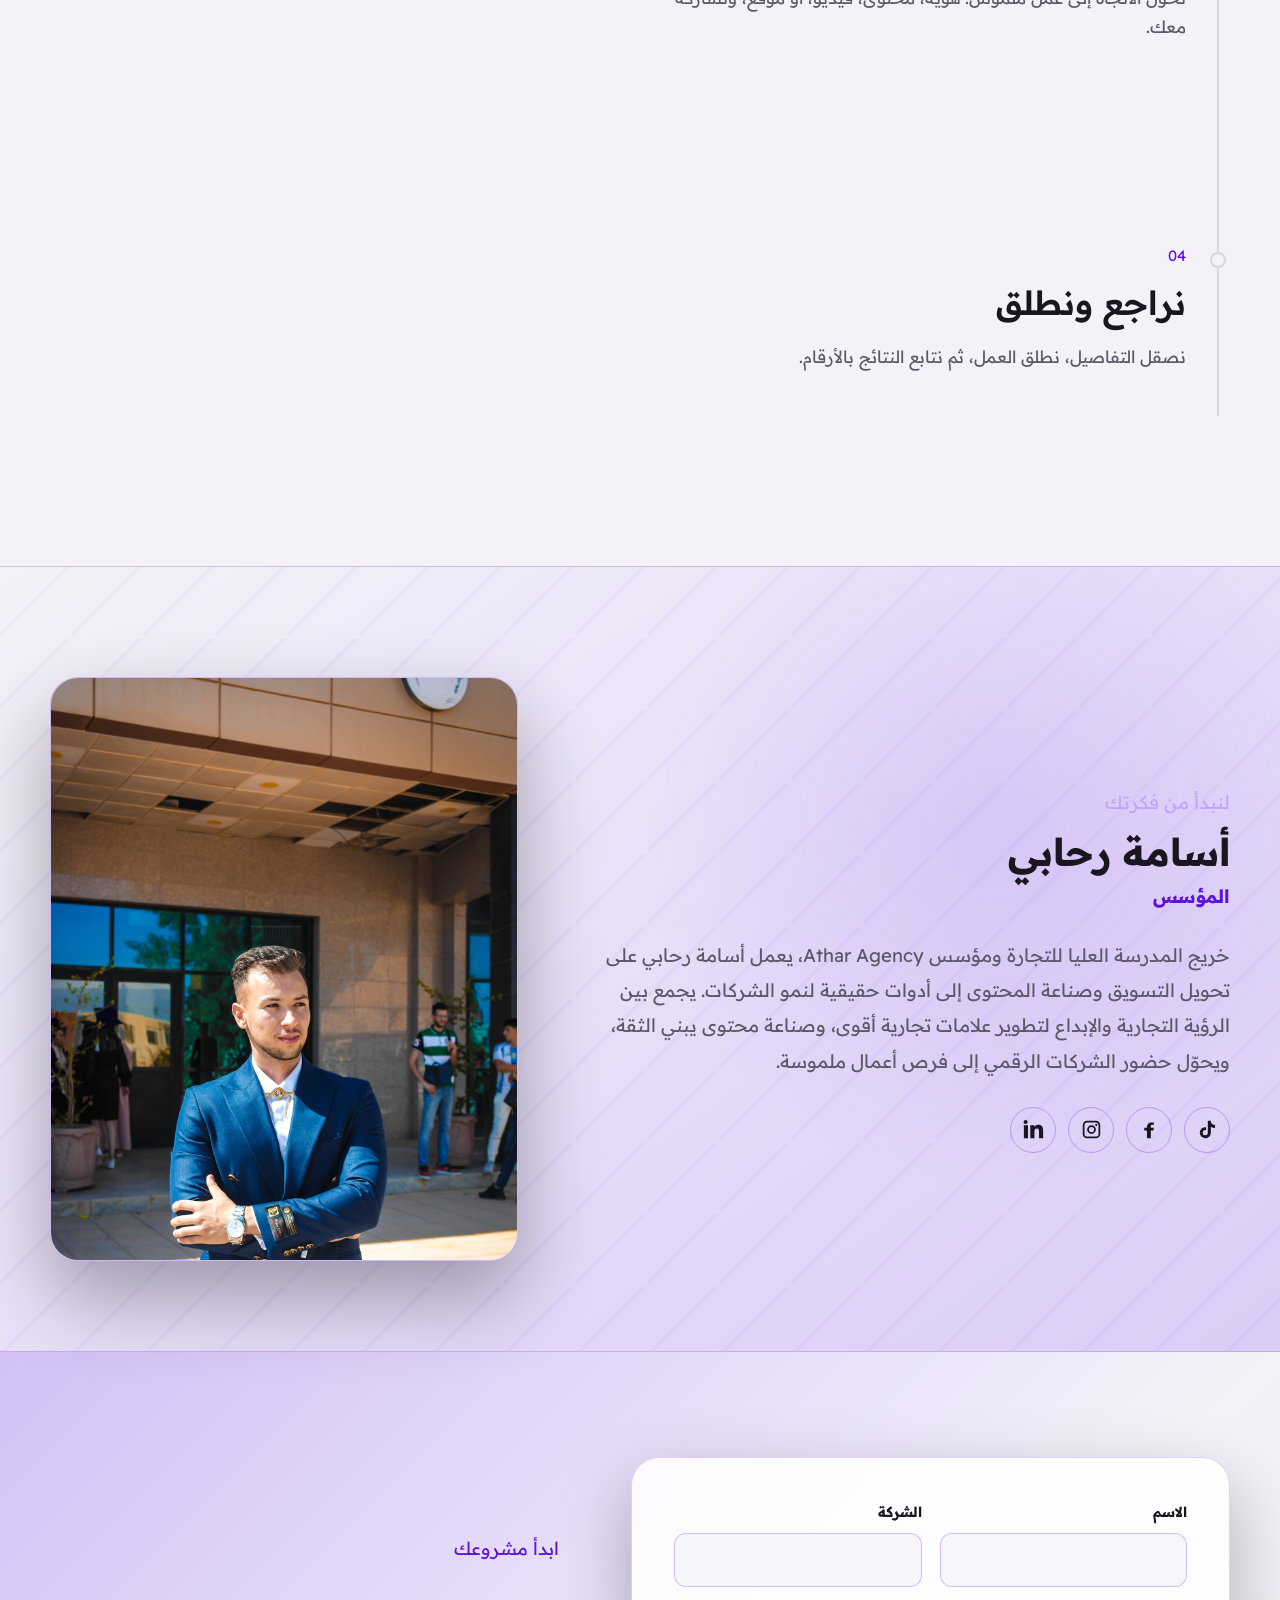
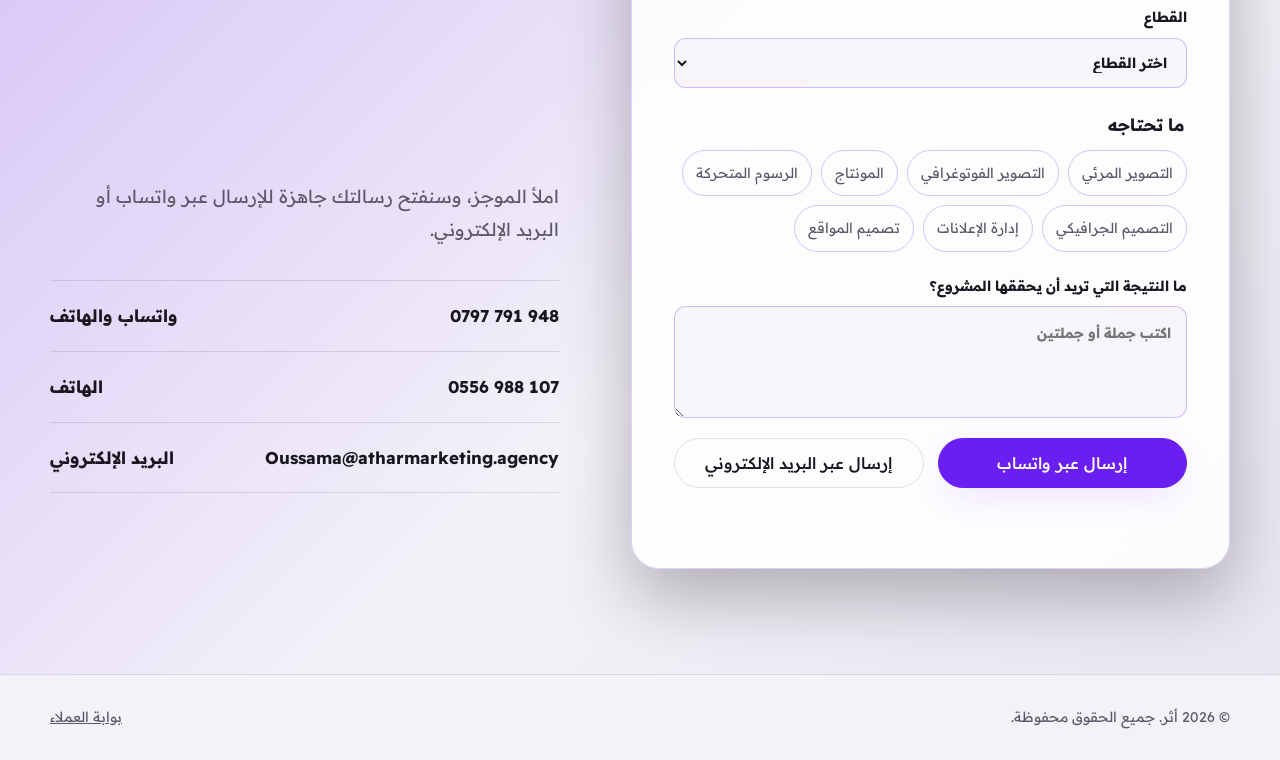
==== commit ed46c4ab: "Fix workspace login, videos, Drive uploads and project previews" ====
--- a/index.html
+++ b/index.html
@@ -1,6 +1,7 @@
 <!doctype html>
 <html lang="ar" dir="rtl">
-<head>
+<head>
+<script src="js/site-config.js"></script>
 <meta charset="utf-8">
 <meta name="viewport" content="width=device-width, initial-scale=1, viewport-fit=cover">
 <meta name="theme-color" content="#17151d">
@@ -237,7 +238,7 @@
     <a class="nav-logo" href="#top" aria-label="أثر، العودة إلى الأعلى"><img src="[data-uri]" alt="Athar Marketing Agency"></a>
     <button class="menu-toggle" type="button" aria-label="فتح القائمة" aria-expanded="false" aria-controls="main-navigation">☰</button>
     <nav class="nav-links" id="main-navigation" aria-label="القائمة الرئيسية">
-      <a href="#about">من نحن</a><a href="#services">خدماتنا</a><a href="projects.html?lang=ar">مشاريعنا</a><a href="#how">كيف نعمل</a><a href="#contact">تواصل معنا</a><a href="login.html">تسجيل الدخول</a>
+      <a href="#about">من نحن</a><a href="#services">خدماتنا</a><a href="projects.html?lang=ar">مشاريعنا</a><a href="#how">كيف نعمل</a><a href="#contact">تواصل معنا</a><a href="https://athar-workspace-ot4j.onrender.com/login.html">تسجيل الدخول</a>
     </nav>
     <button id="theme-switch" class="theme-switch" type="button" data-light-label-ar="الوضع الفاتح" data-dark-label-ar="الوضع الداكن" data-light-label-en="Light mode" data-dark-label-en="Dark mode" aria-label="الوضع الفاتح"><span class="theme-sun" aria-hidden="true"><svg viewBox="0 0 24 24"><circle cx="12" cy="12" r="3.75"/><path d="M12 2v2M12 20v2M4.93 4.93l1.42 1.42M17.65 17.65l1.42 1.42M2 12h2M20 12h2M4.93 19.07l1.42-1.42M17.65 6.35l1.42-1.42"/></svg></span><span class="theme-moon" aria-hidden="true"><svg viewBox="0 0 24 24"><path d="M20.2 15.2A8.4 8.4 0 0 1 8.8 3.8 8.6 8.6 0 1 0 20.2 15.2Z"/></svg></span></button>
     <a id="language-switch" class="btn btn-ghost language-switch" href="landing.html?lang=en" lang="en" hreflang="en" aria-label="Switch to English"><span>English</span></a>
@@ -400,7 +401,7 @@
   </section>
 </main>
 <footer>
-  <div class="wrap"><span>© <span id="copyright-year">2026</span> أثر. جميع الحقوق محفوظة.</span><a href="login.html">بوابة العملاء</a></div>
+  <div class="wrap"><span>© <span id="copyright-year">2026</span> أثر. جميع الحقوق محفوظة.</span><a href="https://athar-workspace-ot4j.onrender.com/login.html">بوابة العملاء</a></div>
 </footer>
 
 <dialog id="project-dialog" class="project-dialog" aria-labelledby="project-title">
@@ -413,9 +414,9 @@
 <script src="assets/vendor/ScrollTrigger-3.12.5.min.js?v=20261118-2"></script>
 <script src="js/landing3d.js?v=20261118-2" defer></script>
 <script src="js/runtime-config.js?v=20261118-2"></script><script src="js/browserCompat.js?v=20261118-2"></script>
-<script type="module" src="js/portfolio.js?v=20261120-4"></script>
+<script type="module" src="js/portfolio.js?v=20261120-5"></script>
 <script type="module" src="js/trustedClients.js?v=20261118-2"></script>
-<script type="module" src="js/presentationVideo.js?v=20261118-2"></script>
+<script type="module" src="js/presentationVideo.js?v=20261120-5"></script>
 <script type="module" src="js/landingContact.js?v=20261118-2"></script>
 <script type="module" src="js/landingProfile.js?v=20261118-2"></script>
 </body>
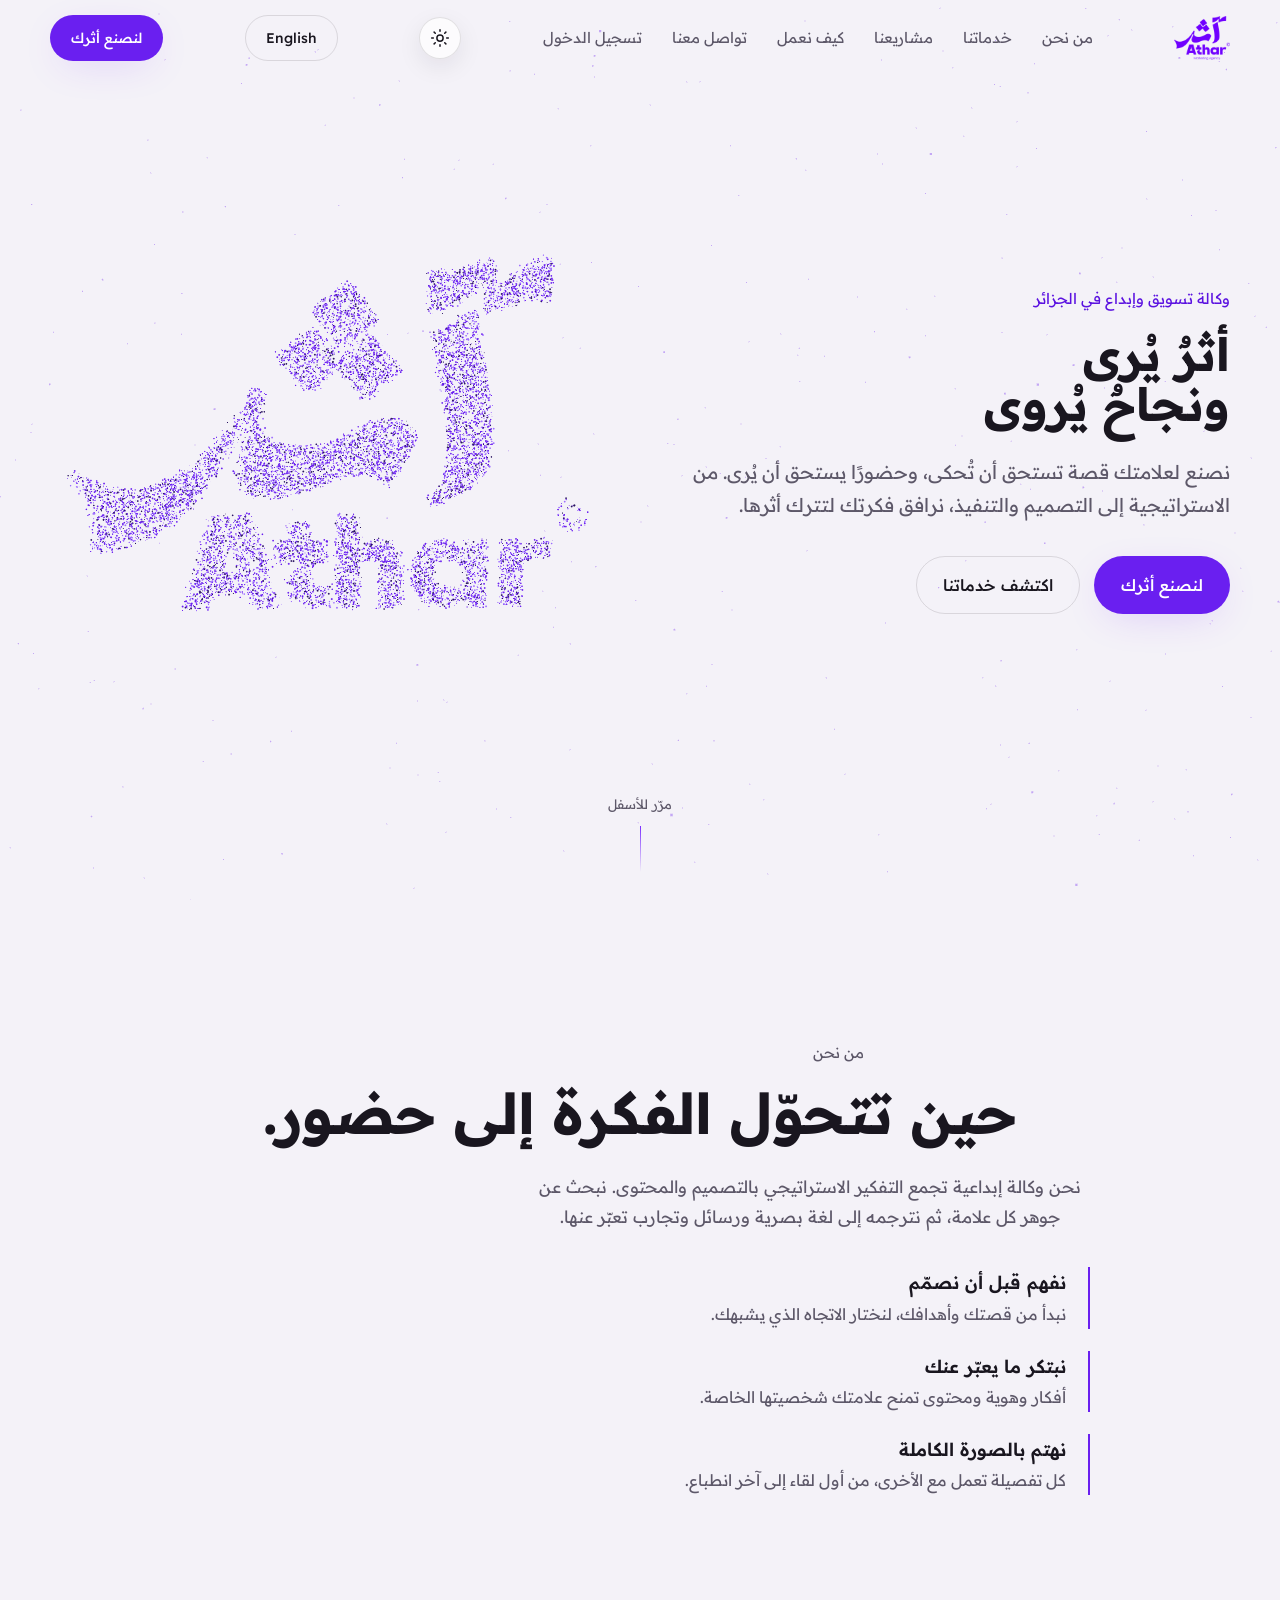
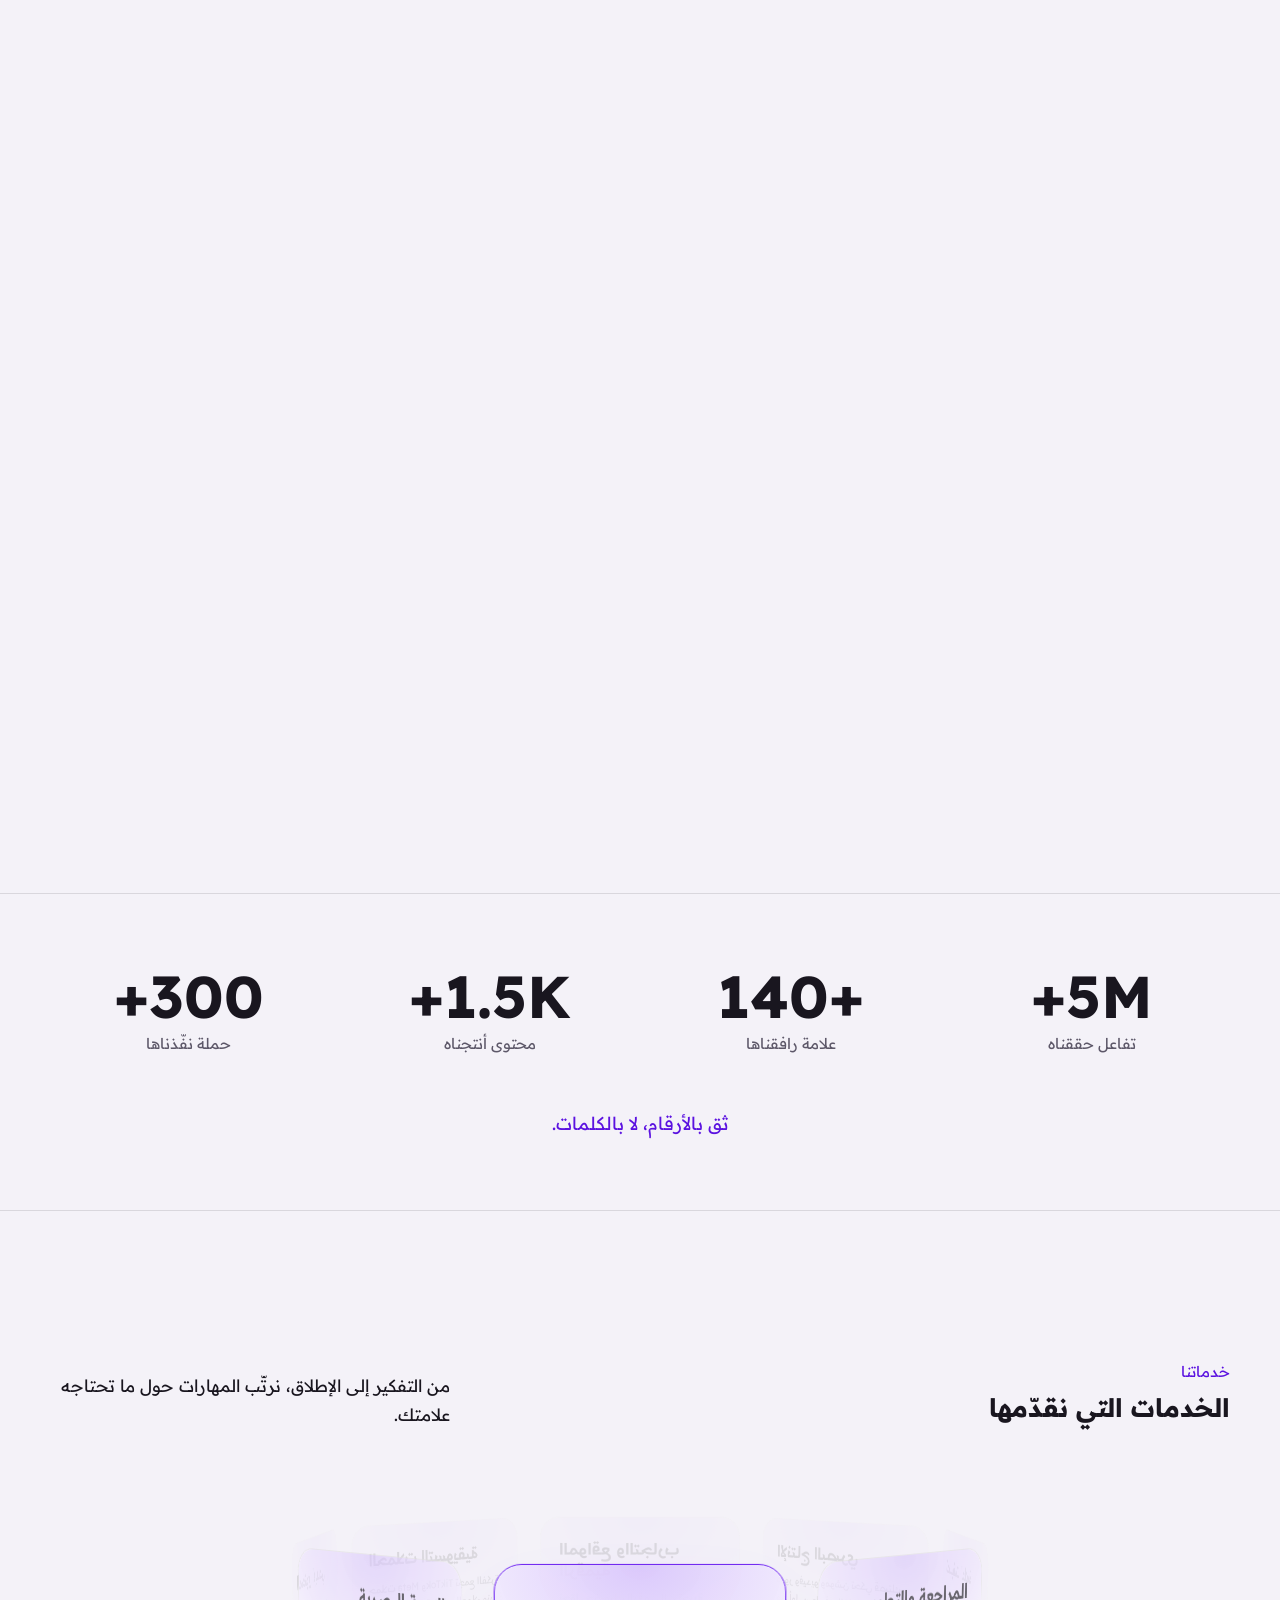
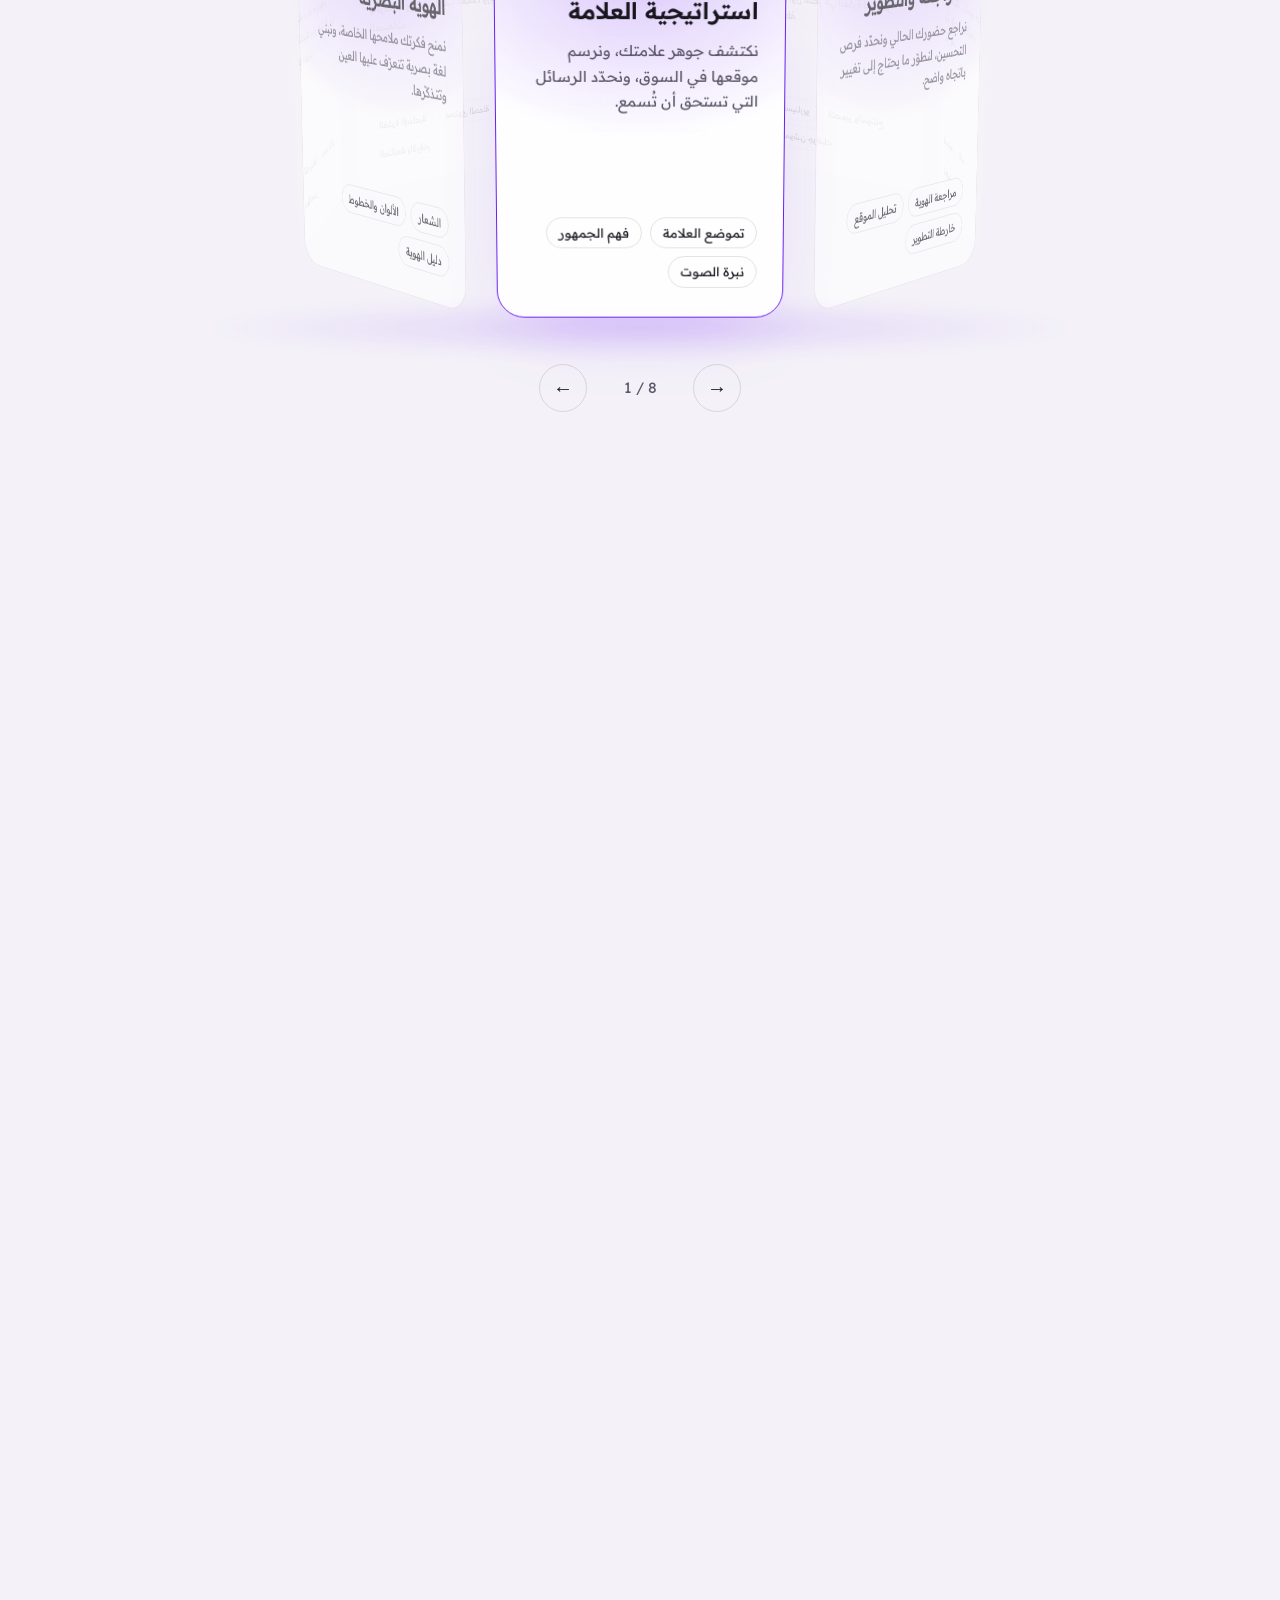
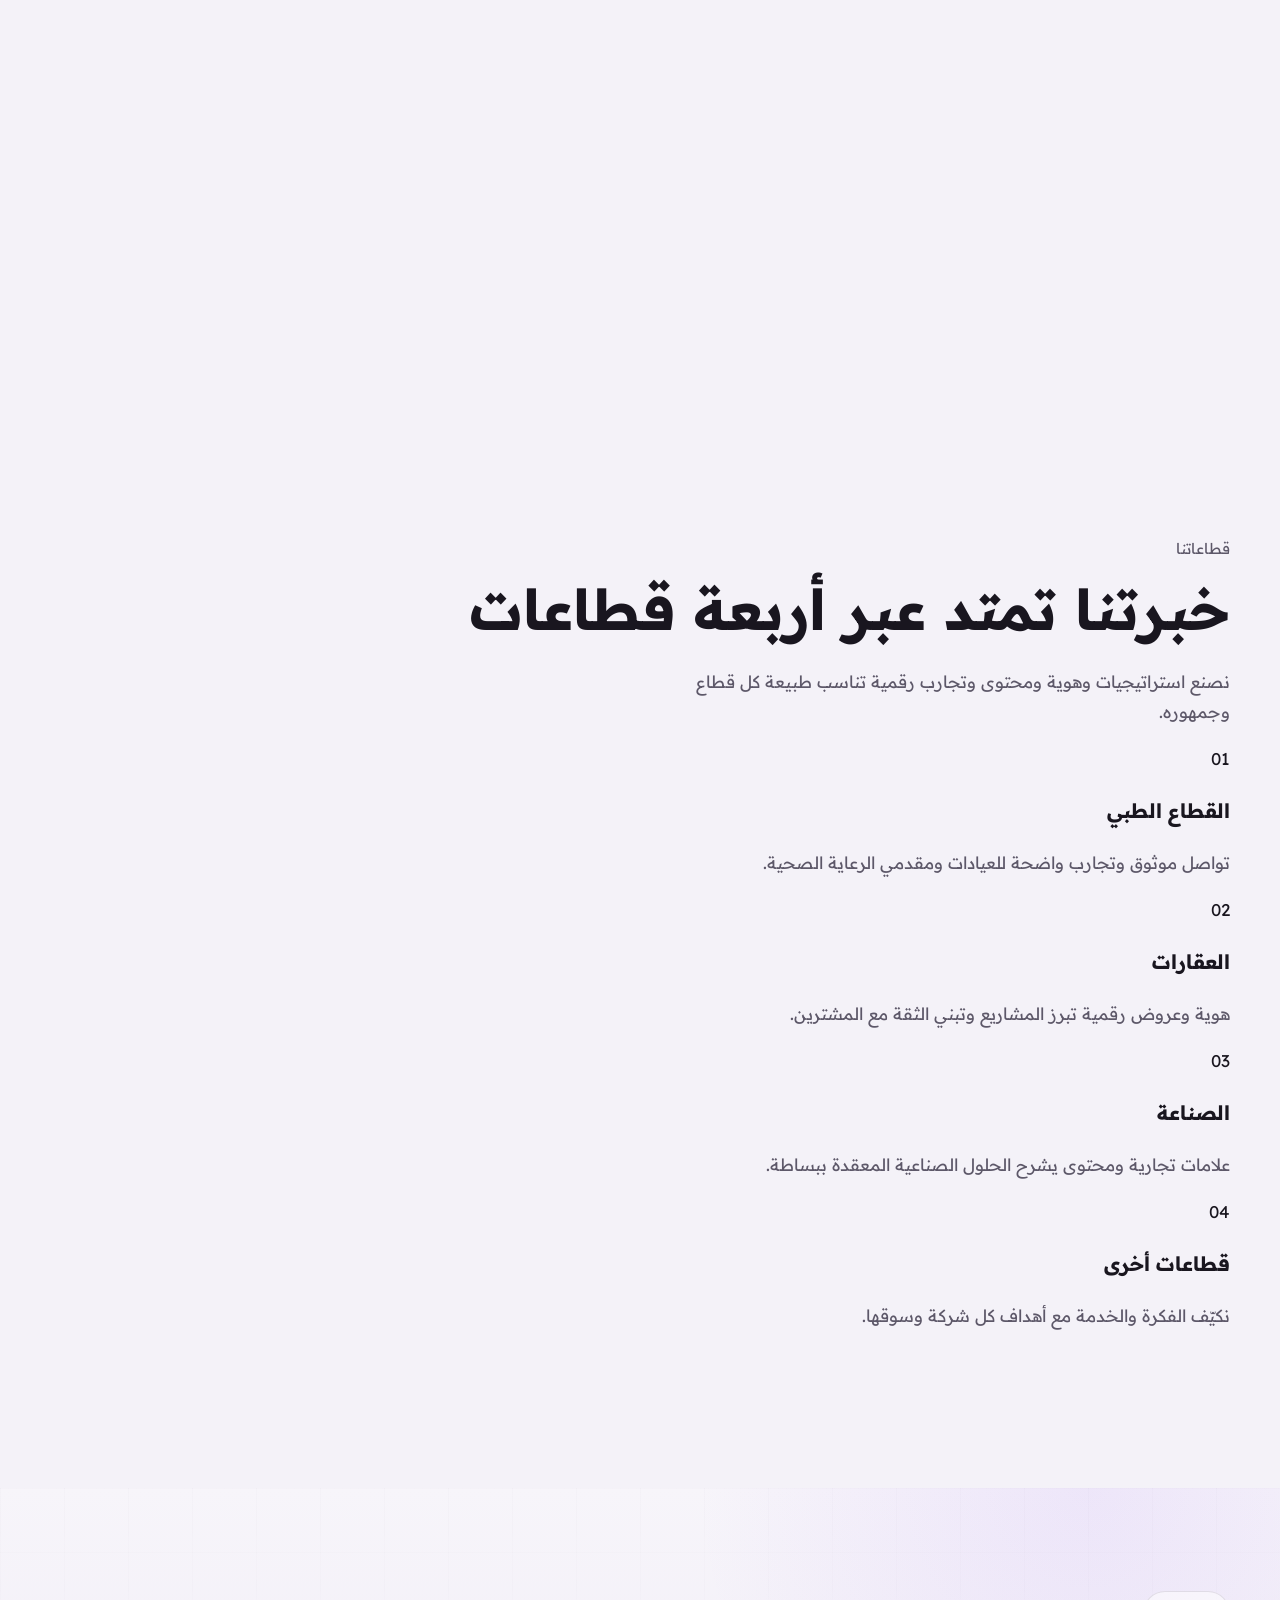
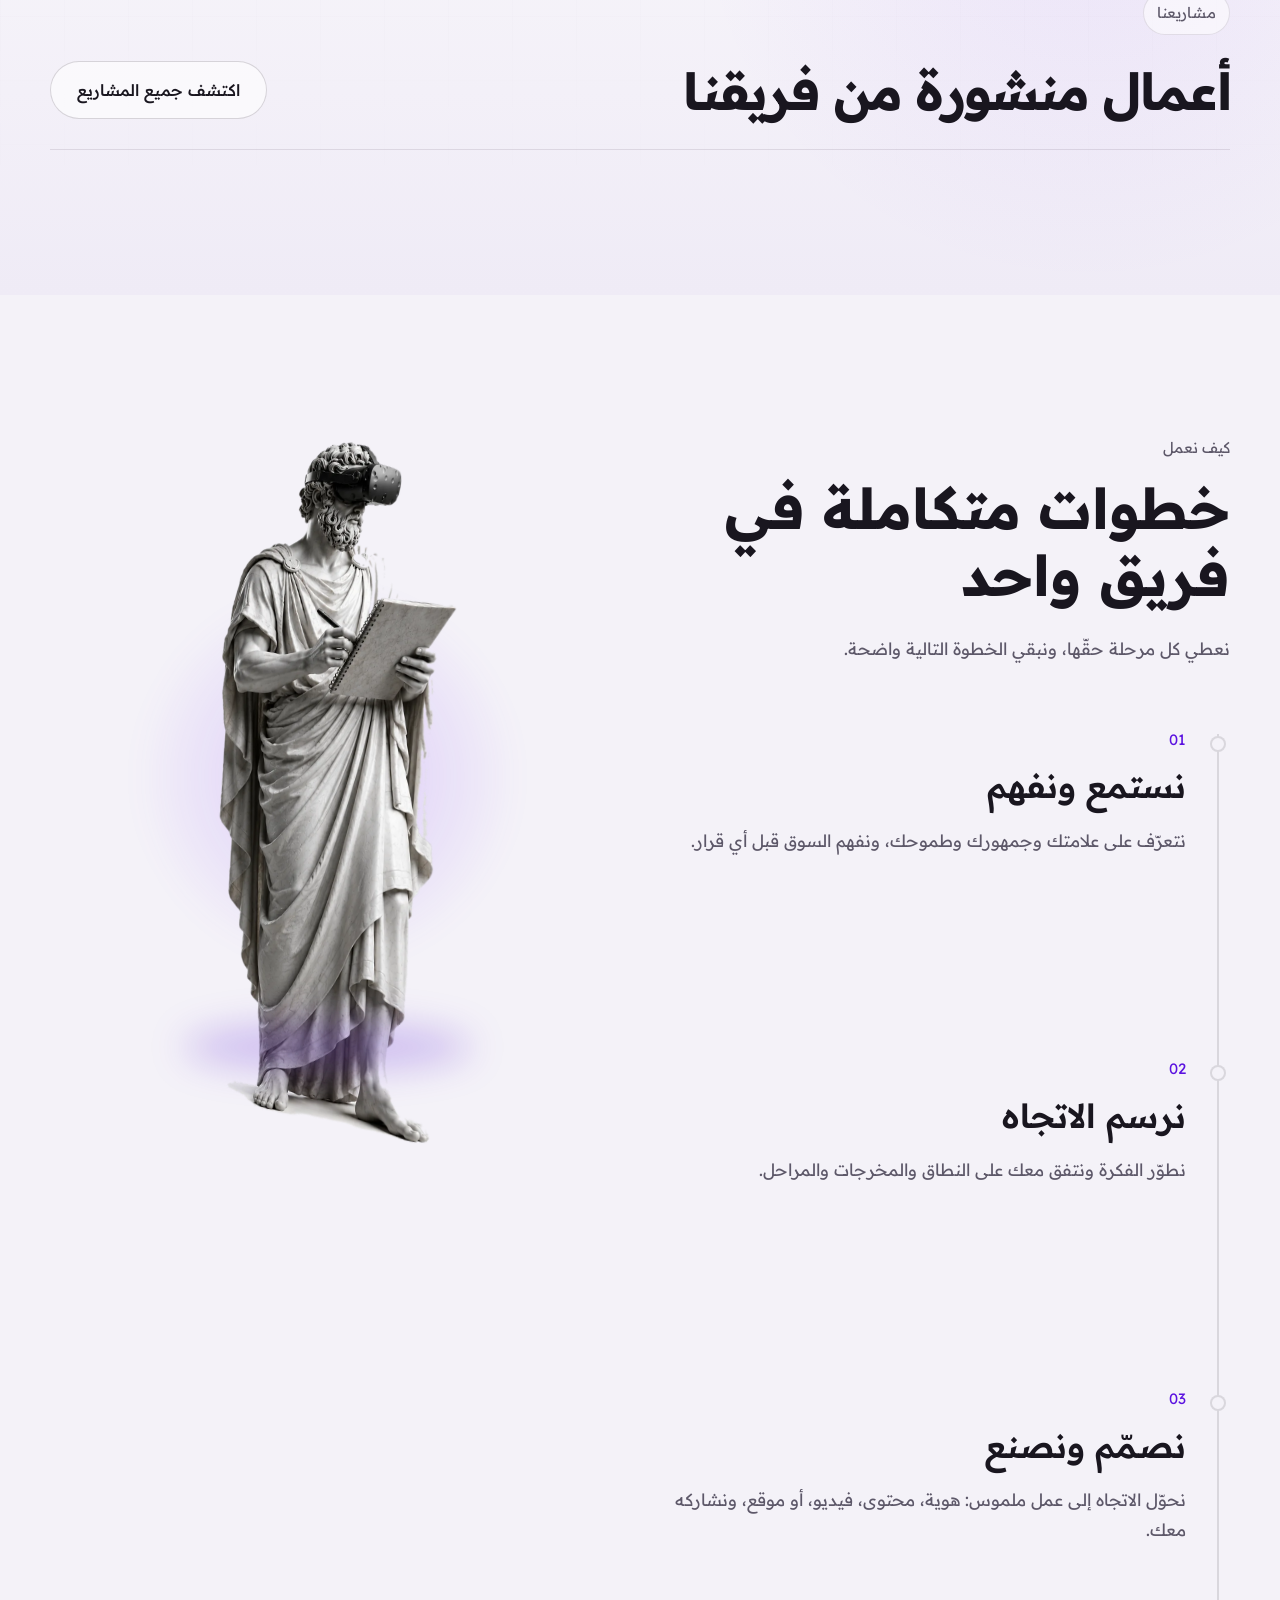
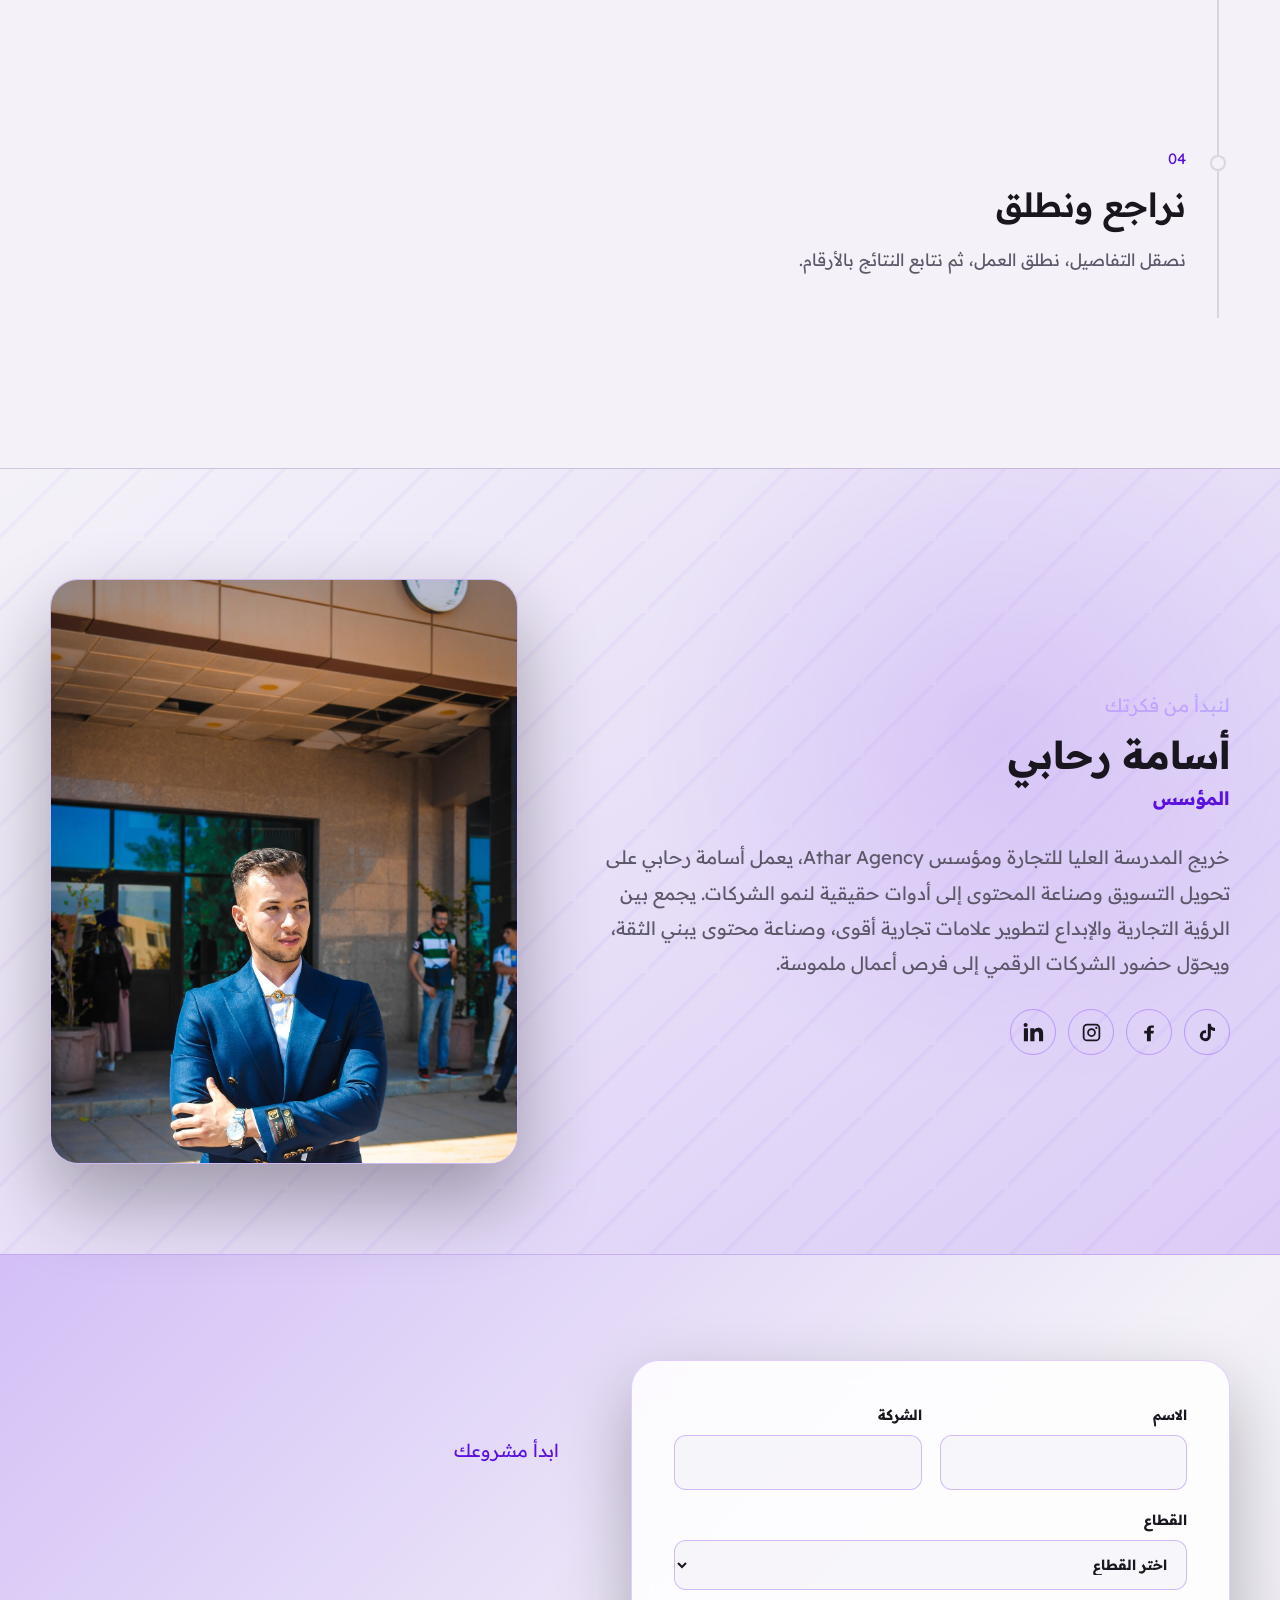
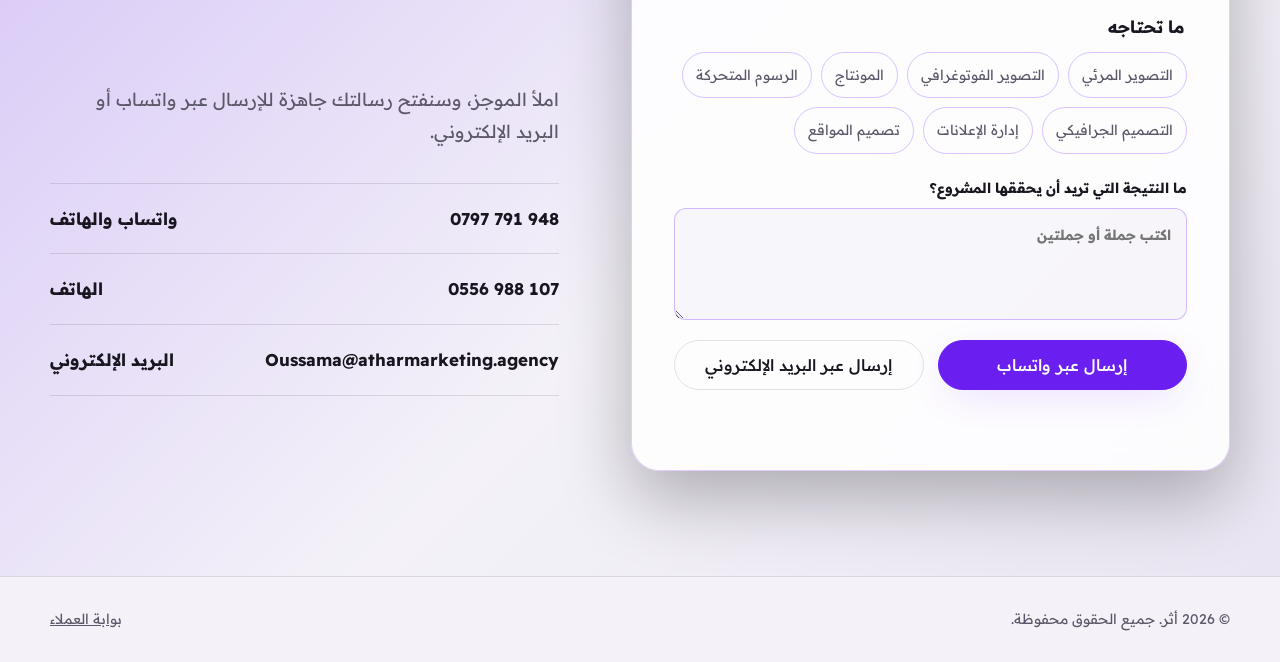
==== commit 751aae4c: "Publish Supabase-backed workspace on GitHub Pages" ====
--- a/index.html
+++ b/index.html
@@ -1,7 +1,6 @@
 <!doctype html>
 <html lang="ar" dir="rtl">
-<head>
-<script src="js/site-config.js"></script>
+<head>
 <meta charset="utf-8">
 <meta name="viewport" content="width=device-width, initial-scale=1, viewport-fit=cover">
 <meta name="theme-color" content="#17151d">
@@ -238,7 +237,7 @@
     <a class="nav-logo" href="#top" aria-label="أثر، العودة إلى الأعلى"><img src="[data-uri]" alt="Athar Marketing Agency"></a>
     <button class="menu-toggle" type="button" aria-label="فتح القائمة" aria-expanded="false" aria-controls="main-navigation">☰</button>
     <nav class="nav-links" id="main-navigation" aria-label="القائمة الرئيسية">
-      <a href="#about">من نحن</a><a href="#services">خدماتنا</a><a href="projects.html?lang=ar">مشاريعنا</a><a href="#how">كيف نعمل</a><a href="#contact">تواصل معنا</a><a href="https://athar-workspace-ot4j.onrender.com/login.html">تسجيل الدخول</a>
+      <a href="#about">من نحن</a><a href="#services">خدماتنا</a><a href="projects.html?lang=ar">مشاريعنا</a><a href="#how">كيف نعمل</a><a href="#contact">تواصل معنا</a><a href="login.html">تسجيل الدخول</a>
     </nav>
     <button id="theme-switch" class="theme-switch" type="button" data-light-label-ar="الوضع الفاتح" data-dark-label-ar="الوضع الداكن" data-light-label-en="Light mode" data-dark-label-en="Dark mode" aria-label="الوضع الفاتح"><span class="theme-sun" aria-hidden="true"><svg viewBox="0 0 24 24"><circle cx="12" cy="12" r="3.75"/><path d="M12 2v2M12 20v2M4.93 4.93l1.42 1.42M17.65 17.65l1.42 1.42M2 12h2M20 12h2M4.93 19.07l1.42-1.42M17.65 6.35l1.42-1.42"/></svg></span><span class="theme-moon" aria-hidden="true"><svg viewBox="0 0 24 24"><path d="M20.2 15.2A8.4 8.4 0 0 1 8.8 3.8 8.6 8.6 0 1 0 20.2 15.2Z"/></svg></span></button>
     <a id="language-switch" class="btn btn-ghost language-switch" href="landing.html?lang=en" lang="en" hreflang="en" aria-label="Switch to English"><span>English</span></a>
@@ -401,7 +400,7 @@
   </section>
 </main>
 <footer>
-  <div class="wrap"><span>© <span id="copyright-year">2026</span> أثر. جميع الحقوق محفوظة.</span><a href="https://athar-workspace-ot4j.onrender.com/login.html">بوابة العملاء</a></div>
+  <div class="wrap"><span>© <span id="copyright-year">2026</span> أثر. جميع الحقوق محفوظة.</span><a href="login.html">بوابة العملاء</a></div>
 </footer>
 
 <dialog id="project-dialog" class="project-dialog" aria-labelledby="project-title">
